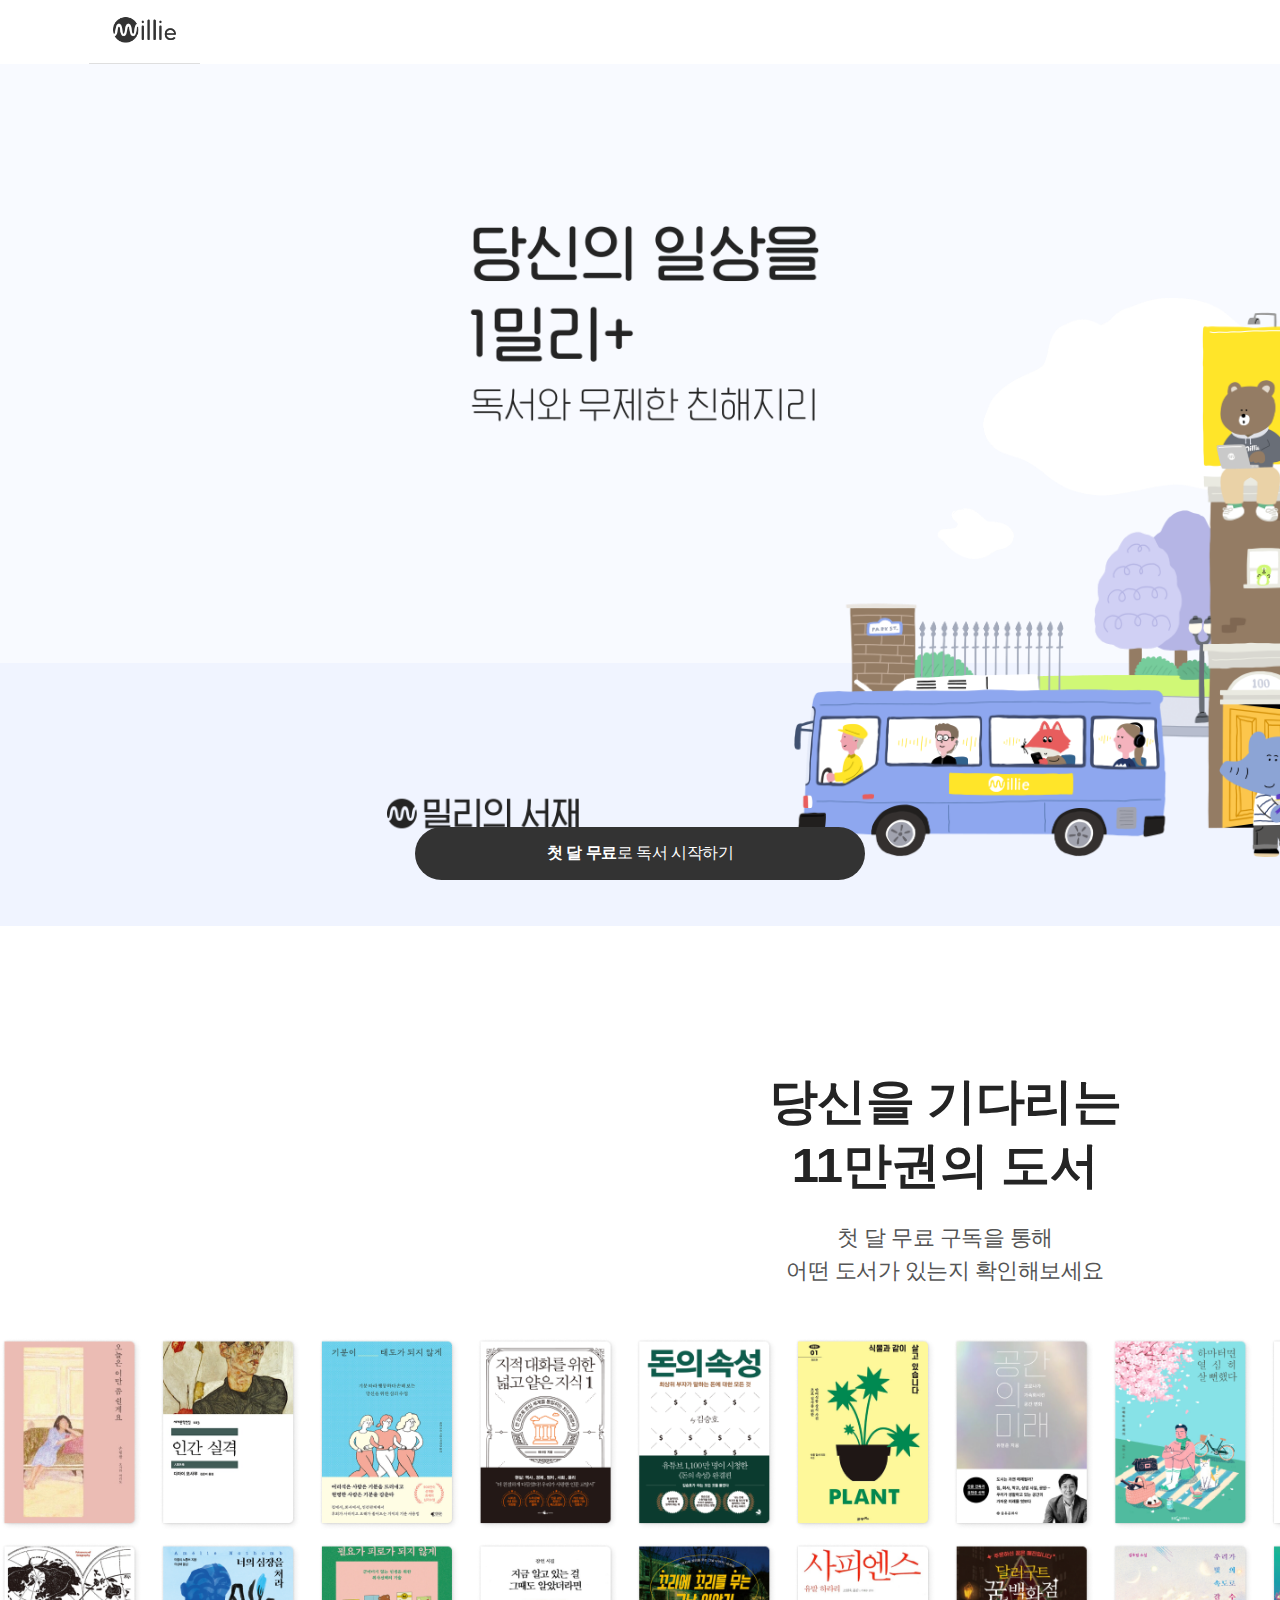
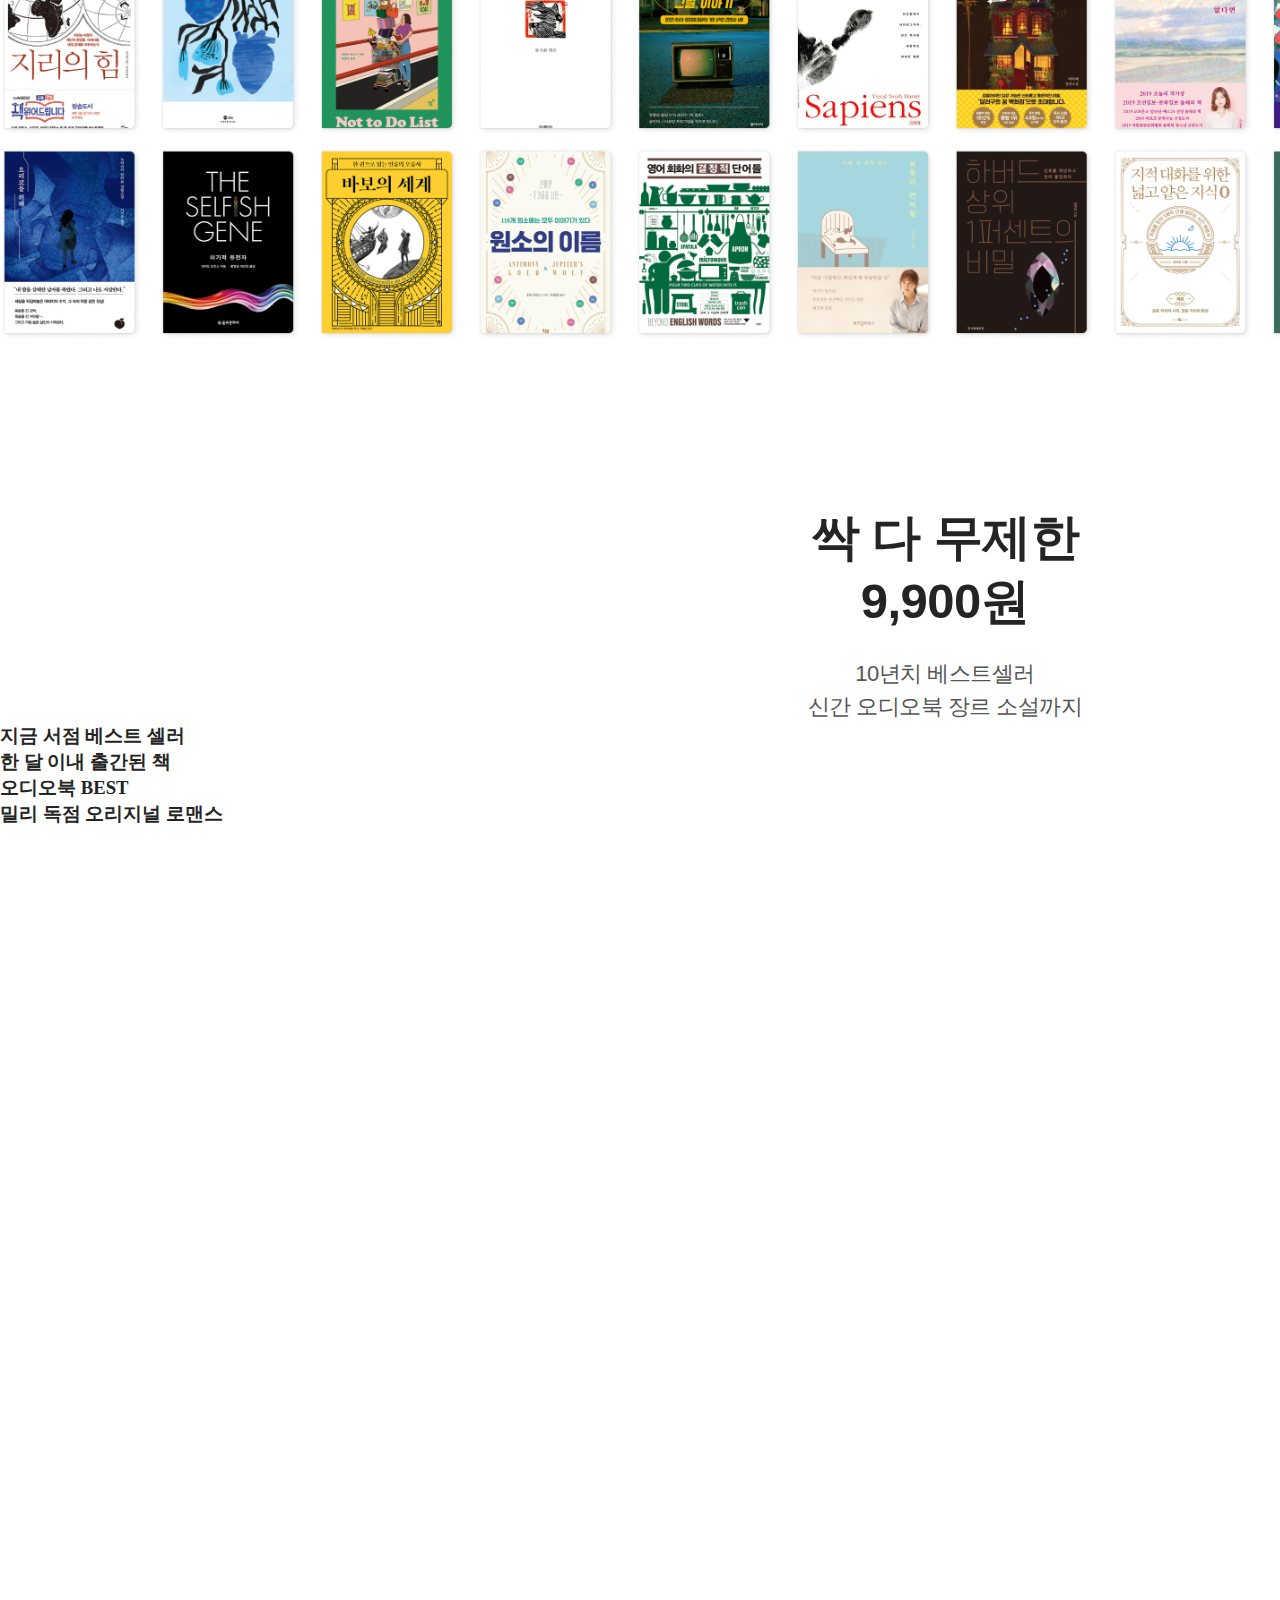
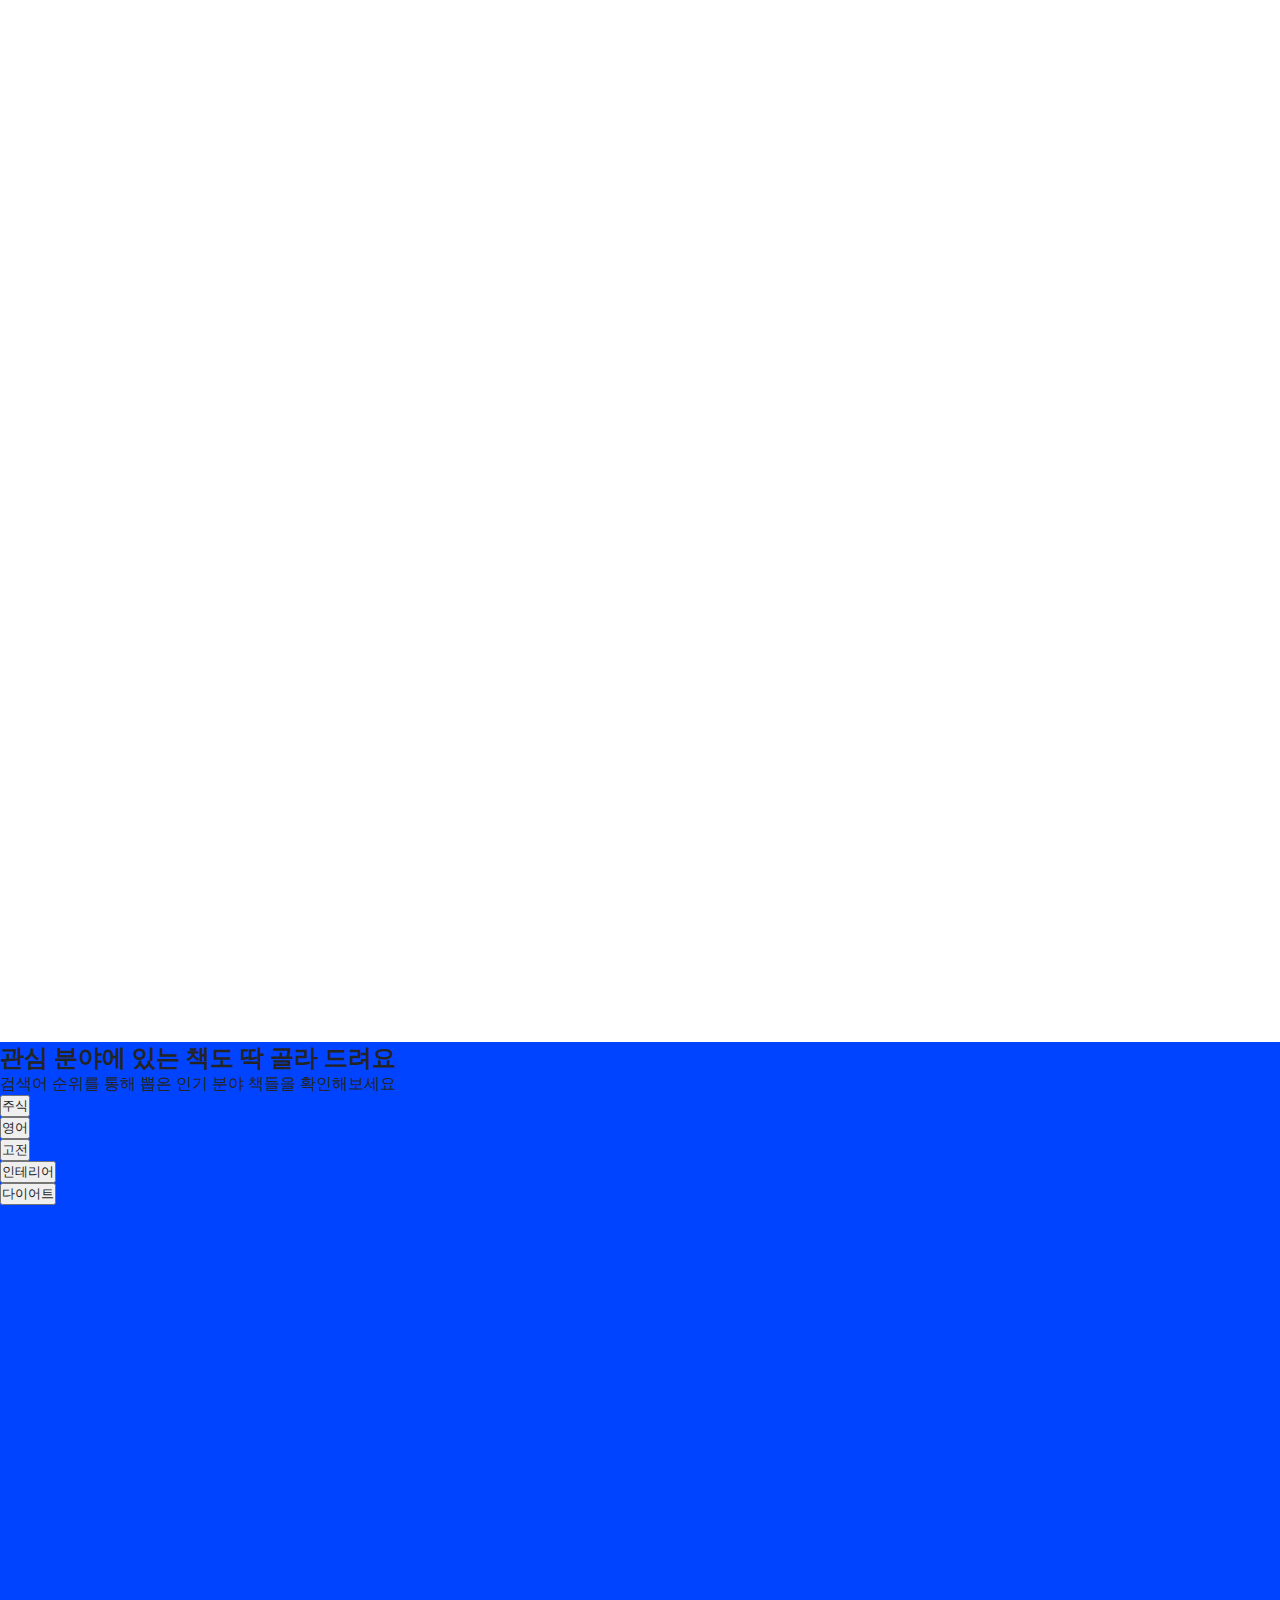
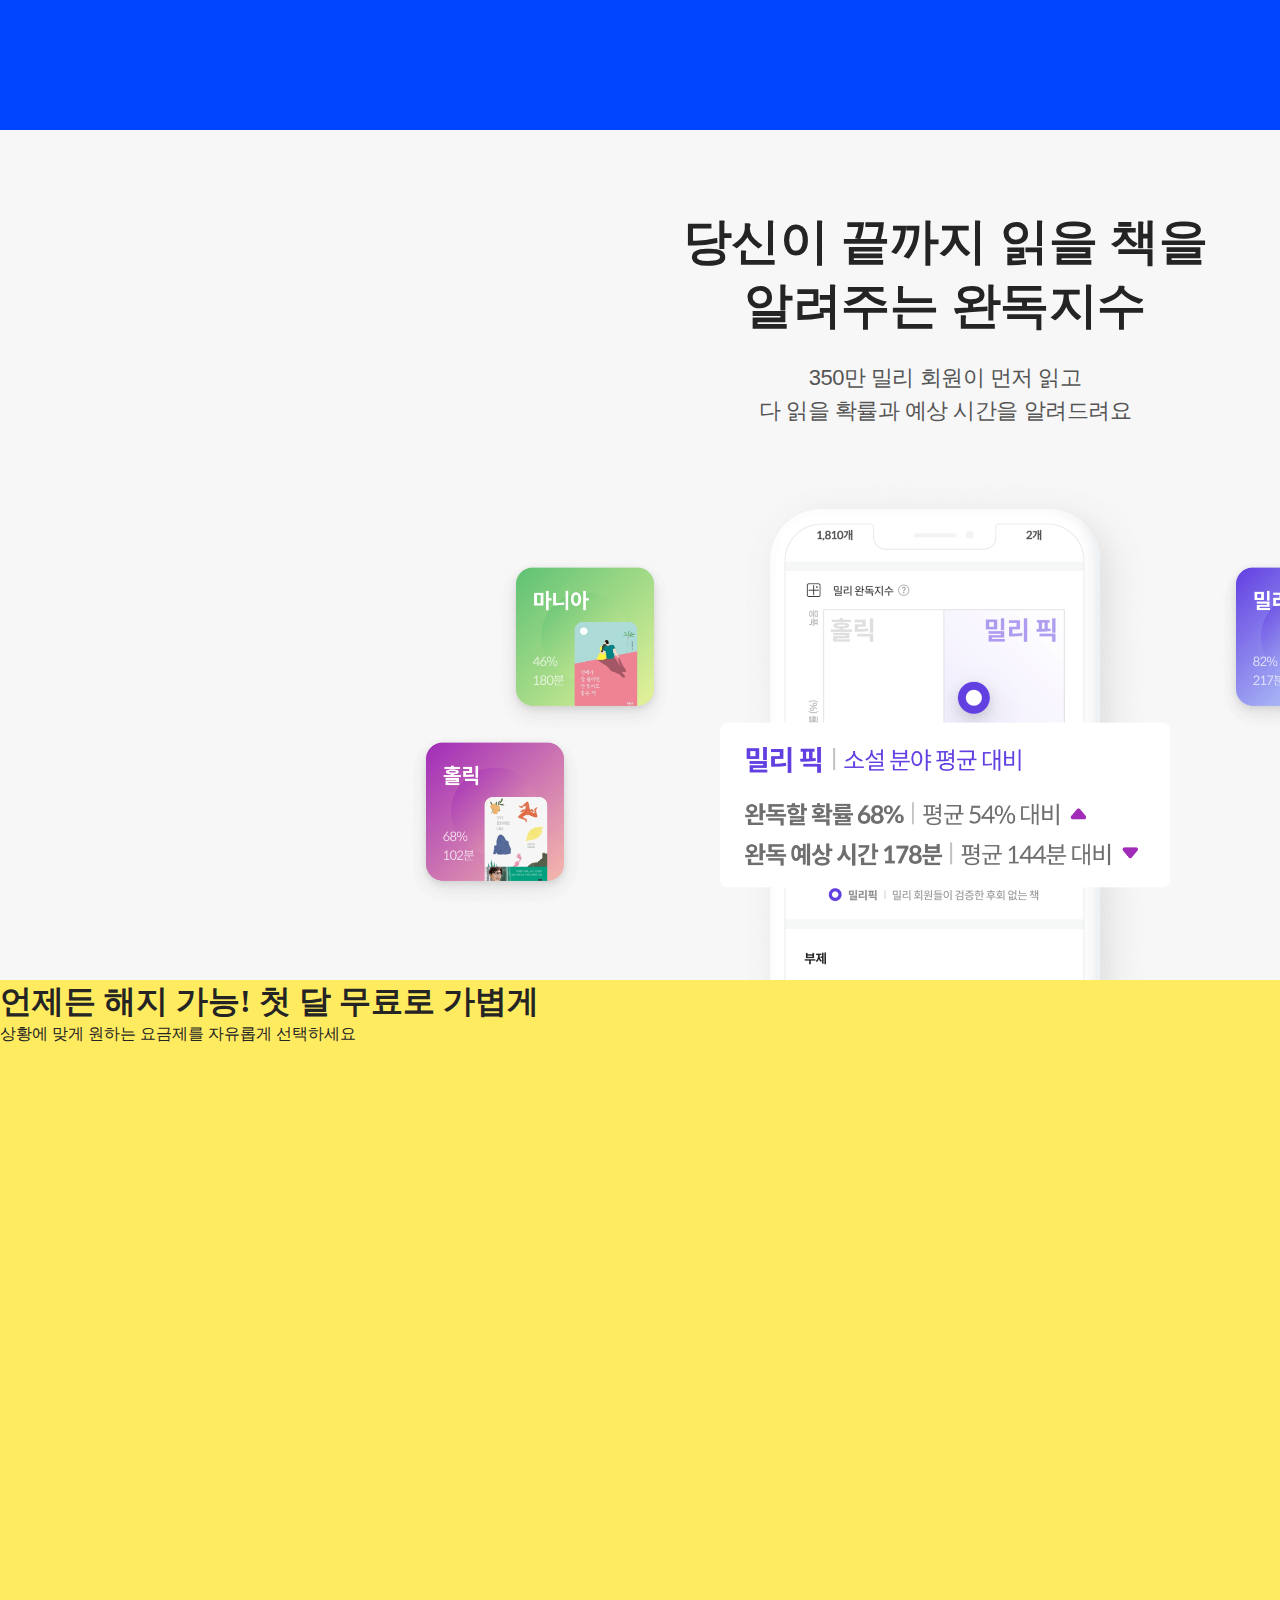
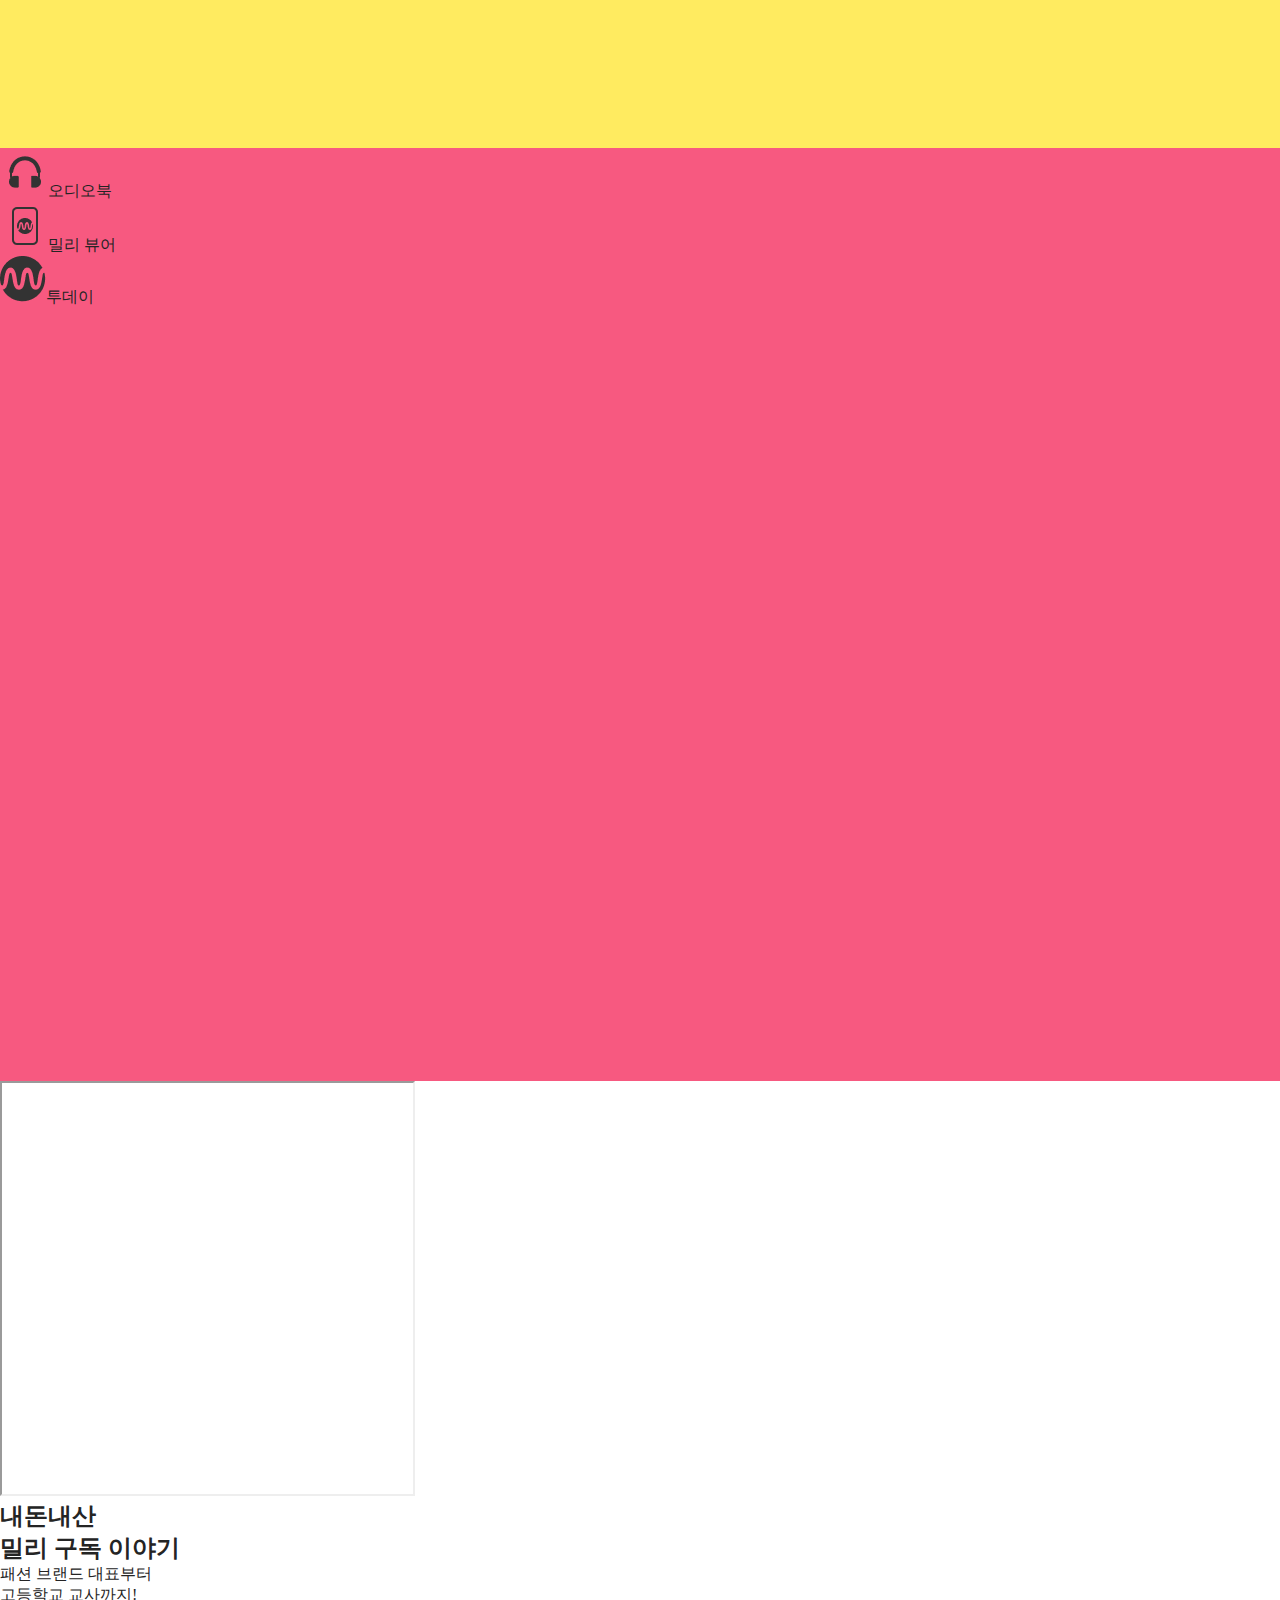
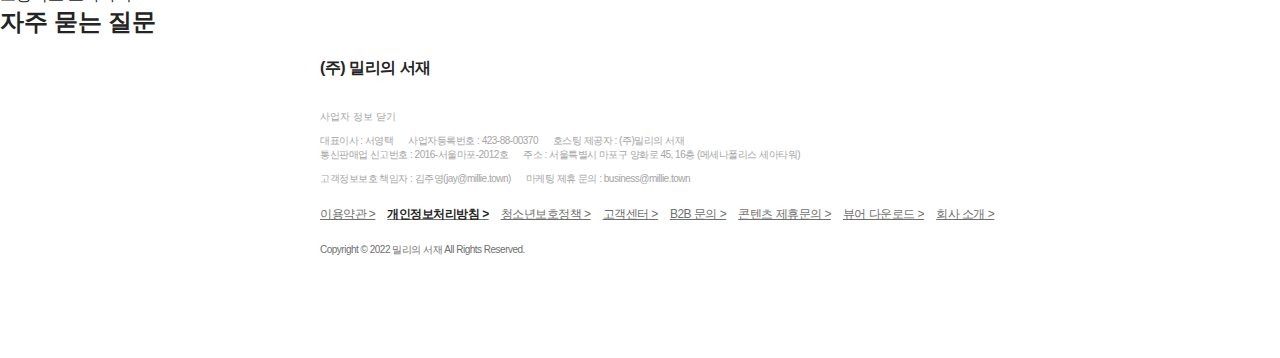
==== index.html @ c89cbf2d "07/20" ====
<!DOCTYPE html>
<html lang="en">

<link>
<meta charset="UTF-8">
<meta http-equiv="X-UA-Compatible" content="IE=edge">
<meta name="viewport" content="width=device-width, initial-scale=1.0">
<title>밀리서재</title>
<script src="https://ajax.aspnetcdn.com/ajax/jQuery/jquery-3.6.0.min.js"></script>
<link rel="stylesheet" type="text/css" href="css/aa.css">
</link>
<link rel="stylesheet" type="text/js" href="js/bb.js">
</link>
<style>
    * {
        margin: 0;
        padding: 0;
        box-sizing: border-box;
        color: #242424;
    }

    .item {
        width: 1890px;
        height: 7000px;
        /* background-color: rgb(51, 223, 142); */
    }

    .item1 {
        width: 1890px;
        height: 64px;
        /* background-color: rgb(248, 1, 1); */
        display: flex;
        place-content: flex-end;

    }

    .item1 li {
        display: inline;
    }

    .item-text {
        position: absolute;
        top: 5px;
        top: 10px;
    }

    .item-text:hover {
        position: absolute;
    }

    .item-text li {
        position: absolute;
    }

    .item1-1 {
        display: flex;
        height: 100%;
        width: 111px;
        border-bottom: 0.5px solid #dfdfdf;
        padding: 0 24px;
        margin: 0px 71% -1px 0px;
        align-items: center;
        justify-content: center;
        transition: background-color 0s;
        transition-delay: .3s;
    }

    .item1-2 {
        display: flex;
        height: 100%;
        border-bottom: 0.5px solid #dfdfdf;
        padding: 0 24px;
        margin: 0px 0 0 -12px;
        align-items: center;
        justify-content: space-between;
        background-color: hsla(0, 0%, 100%, 0);
        transition: background-color 0s;
        transition-delay: .3s;
    }

    .item1-2>a {
        text-align: center;
        color: #ffff;
    }

    .item1-2 li {
        text-align: center;
        color: #ffff;
    }

    .item1-ul2 {
        width: 111px;
        height: 100%;
        /* background-color: rgb(0, 68, 255); */
    }

    .item1-3 a {
        padding: 9px 14px;
        font-size: 16px;
        color: black;
        text-decoration: blink;
    }

    .item1-3 {
        display: -ms-flexbox;
        display: flex;
        -ms-flex-pack: center;
        justify-content: center;
        margin-right: 24px;
    }

    .item2 {
        width: 1892px;
        position: relative;
        display: block;
        max-width: 100%;
        margin: 0 auto;
        background-repeat: no-repeat;
        background-position: 100% 56%;
        background: linear-gradient(#f8faff 69.5%, #f0f4ff 0);
        padding: 64px 0 0;
        height: 862px;
    }

    .item2-1 {
        position: relative;
        display: flex;
        max-width: 1200px;
        padding: 64px 0 0;
        margin: 21px -170px 0 145px;
        height: 662px;
        background-size: contain;
        /* background-image: url(img/itemul.png); */
        animation: fadein 3s;
        -moz-animation: fadein 3s;
        -webkit-animation: fadein 3s;
        -o-animation: fadein 3s;
    }

    @keyframes fadein {
        from {
            opacity: 0;
        }

        to {
            opacity: 1;
        }
    }

    @-moz-keyframes fadein {

        /* Firefox */
        from {
            opacity: 0;
        }

        to {
            opacity: 1;
        }
    }

    .item1-2button {
        cursor: pointer;
        background: #333;
        border-radius: 100px;
        font-size: 11px;
        padding: 7px 9px 7px 10px;
        line-height: 13px;
        letter-spacing: 3.4px;
        color: #fff;
        text-align: center;
    }

    .item2 p {
        text-align: center;
        margin-top: 88px;
        padding: 0 48px;
    }

    .item_img {
        color: transparent;
        text-indent: -9999px;
        background: url(https://d3udu241ivsax2.cloudfront.net/v3/images/brand/slogan.4c47e76….png);
        background-repeat: no-repeat;
        height: 223px;
        margin: -61% 0 0px 27%;
        padding: 0 0 0 0;
        background-size: 346px;
    }

    #item2img {
        color: transparent;
        text-indent: -9999px;
        background: url(https://d3udu241ivsax2.cloudfront.net/v3/images/brand/millielibrary.e908db2….png);
        background-size: 178px;
        background-repeat: no-repeat;
        height: 47px;
        margin: -13%0 0 -37%;
    }

    .item2-img {
        margin: 9% -1px 0 42%;
    }

    /* .item3 {
            width: 100%;
            background-size: cover;
            background-position: 0 0;
            height: 1037px;
            background-color: rgb(255, 251, 0);
        } */

    .item3 h1 {
        font-size: 50px;
    }

    #item3 {
        width: 100%;
        height: 1100px;
        padding: 144px 0px 80px 0px;
    }

    #item3 h2 {
        font-size: 49px;
        text-align: center;
        font-family: "Noto Sans KR", sans-serif;
        margin-bottom: 24px;
        letter-spacing: -0.5px;
        line-height: 130%;
    }

    #item3 p {
        font-size: 22px;
        text-align: center;
        font-family: "Noto Sans KR", sans-serif;
        color: #555;
        letter-spacing: -0.5px;
        line-height: 150%;
    }

    .slide1 {
        height: 220px;
        background-image: url(img/item3-1.png);
        background-repeat: repeat-x;
        background-size: 3000px;
        -webkit-animation-name: slide_left;
        animation-name: slide_left;
        -webkit-animation-duration: 100s;
        animation-duration: 100s;
        -webkit-animation-iteration-count: infinite;
        animation-iteration-count: infinite;
        -webkit-animation-timing-function: linear;
        animation-timing-function: linear;
        margin-top: 50px;
    }

    .slide2 {
        height: 220px;
        background-image: url(img/item3-2.png);
        background-repeat: repeat-x;
        background-size: 3000px;
        -webkit-animation-name: slide_right;
        animation-name: slide_right;
        -webkit-animation-duration: 100s;
        animation-duration: 100s;
        -webkit-animation-iteration-count: infinite;
        animation-iteration-count: infinite;
        -webkit-animation-timing-function: linear;
        animation-timing-function: linear;
        margin-top: -15px;
    }

    .slide3 {
        height: 220px;
        background-image: url(img/item3-3.png);
        background-repeat: repeat-x;
        background-size: 3000px;
        -webkit-animation-name: slide_left;
        animation-name: slide_left;
        -webkit-animation-duration: 100s;
        animation-duration: 100s;
        -webkit-animation-iteration-count: infinite;
        animation-iteration-count: infinite;
        -webkit-animation-timing-function: linear;
        animation-timing-function: linear;
        margin-top: -15px;
    }

    @-webkit-keyframes slide_left {
        from {
            background-position: 0px;
        }

        to {
            background-position: -3000px;
        }
    }

    @keyframes slide_left {
        from {
            background-position: 0px;
        }

        to {
            background-position: -3000px;
        }
    }

    @-webkit-keyframes slide_right {
        from {
            background-position: -3000px;
        }

        to {
            background-position: 0px;
        }
    }

    @keyframes slide_right {
        from {
            background-position: -3000px;
        }

        to {
            background-position: 0px;
        }
    }

    .item3 p {
        font-size: 23px;
    }

    .item5 {
        width: 1890px;
        height: 688px;
        background-color: rgb(0, 68, 255);
    }

    .item6 {
        width: 1890px;
        height: 843px;
        background-color: rgb(7, 10, 145);
    }

    .item6-text {
        text-align: center;
        -webkit-animation: fadeIn-data-v-003e81a0 2s forwards;
        animation: fadeIn-data-v-003e81a0 2s forwards;
    }

    .item7 {
        width: 1890px;
        height: 768px;
        background-color: #ffeb60
    }

    .item8 {
        width: 1890px;
        height: 933px;
        background-color: rgb(247, 89, 128);
    }

    .itme8-1 {
        width: 1890px;
        height: 105px;
        ;
    }

    .item9 {
        width: 1890px;
        height: 655px;
        background-image: url(https://d3udu241ivsax2.cloudfront.net/v3/images/brand/review-bg.7113d143354a257d6ddad264072b913e.png);
        background-repeat: no-repeat;
        background-size: cover;
        background-position: 50%;
    }


    .item10 {
        width: 1890px;
        height: 567px;
        background-color: rgb(89, 110, 13);
    }

    .foorem {
        width: 1890px;
        height: 244px;
        background-color: rgb(125, 158, 230);
        display: flex;
    }

    .foorem-img {
        display: flex;
    }

    .foorem-text {
        font-size: 15px;
    }

    section {
        width: 100%;
        height: 2300px;
        padding-top: 80px;
    }

    section h2 {
        font-size: 49px;
        text-align: center;
        font-family: "Noto Sans KR", sans-serif;
        margin-bottom: 24px;
        letter-spacing: -0.5px;
        line-height: 130%;
    }

    section p {
        font-size: 22px;
        text-align: center;
        font-family: "Noto Sans KR", sans-serif;
        color: #555;
        letter-spacing: -0.5px;
        line-height: 150%;
    }

    section .list1,
    section .list2,
    section .list3,
    section .list4 {
        margin-top: 80px;
    }

    section .list1 h3,
    section .list2 h3,
    section .list3 h3,
    section .list4 h3 {
        width: 1130px;
        margin: 0 auto;
        font-family: "Noto Sans KR", sans-serif;
        font-size: 20px;
        margin-bottom: 16px;
    }

    section .list1 ul,
    section .list2 ul,
    section .list3 ul,
    section .list4 ul {
        width: 1150px;
        height: 350px;
        margin: 0 auto;
        display: flex;
        justify-content: space-around;
        align-items: baseline;
        padding-top: 16px;
    }

    section .list1 .box1,
    section .list1 .box2,
    section .list1 .box3,
    section .list1 .box4,
    section .list2 .box1,
    section .list2 .box2,
    section .list2 .box3,
    section .list2 .box4,
    section .list3 .box1,
    section .list3 .box2,
    section .list3 .box3,
    section .list3 .box4,
    section .list4 .box1,
    section .list4 .box2,
    section .list4 .box3,
    section .list4 .box4 {
        width: 145px;
        position: relative;
    }

    section .list1 .box1 h4,
    section .list1 .box2 h4,
    section .list1 .box3 h4,
    section .list1 .box4 h4,
    section .list2 .box1 h4,
    section .list2 .box2 h4,
    section .list2 .box3 h4,
    section .list2 .box4 h4,
    section .list3 .box1 h4,
    section .list3 .box2 h4,
    section .list3 .box3 h4,
    section .list3 .box4 h4,
    section .list4 .box1 h4,
    section .list4 .box2 h4,
    section .list4 .box3 h4,
    section .list4 .box4 h4 {
        font-family: "Noto Sans KR", sans-serif;
        overflow: hidden;
        text-overflow: ellipsis;
        display: -webkit-box;
        -webkit-box-orient: vertical;
        -webkit-line-clamp: 2;
    }

    section .list1 .box1 h5,
    section .list1 .box2 h5,
    section .list1 .box3 h5,
    section .list1 .box4 h5,
    section .list2 .box1 h5,
    section .list2 .box2 h5,
    section .list2 .box3 h5,
    section .list2 .box4 h5,
    section .list3 .box1 h5,
    section .list3 .box2 h5,
    section .list3 .box3 h5,
    section .list3 .box4 h5,
    section .list4 .box1 h5,
    section .list4 .box2 h5,
    section .list4 .box3 h5,
    section .list4 .box4 h5 {
        font-family: "Noto Sans KR", sans-serif;
        color: #6f6f6f;
        font-size: 14px;
        font-weight: 400;
        margin-bottom: 3px;
        overflow: hidden;
        text-overflow: ellipsis;
        display: -webkit-box;
        -webkit-box-orient: vertical;
        -webkit-line-clamp: 2;
    }

    section .list1 .box1>img,
    section .list1 .box2>img,
    section .list1 .box3>img,
    section .list1 .box4>img,
    section .list2 .box1>img,
    section .list2 .box2>img,
    section .list2 .box3>img,
    section .list2 .box4>img,
    section .list3 .box1>img,
    section .list3 .box2>img,
    section .list3 .box3>img,
    section .list3 .box4>img,
    section .list4 .box1>img,
    section .list4 .box2>img,
    section .list4 .box3>img,
    section .list4 .box4>img {
        width: 100%;
        padding-bottom: 10px;
    }

    section .list1 .box1 .badge img,
    section .list1 .box2 .badge img,
    section .list1 .box3 .badge img,
    section .list1 .box4 .badge img,
    section .list2 .box1 .badge img,
    section .list2 .box2 .badge img,
    section .list2 .box3 .badge img,
    section .list2 .box4 .badge img,
    section .list3 .box1 .badge img,
    section .list3 .box2 .badge img,
    section .list3 .box3 .badge img,
    section .list3 .box4 .badge img,
    section .list4 .box1 .badge img,
    section .list4 .box2 .badge img,
    section .list4 .box3 .badge img,
    section .list4 .box4 .badge img {
        width: 40px;
        height: 34px;
        position: absolute;
        top: 0;
        right: -7px;
    }

    section .list1 .box1 .badge img:nth-of-type(2),
    section .list1 .box2 .badge img:nth-of-type(2),
    section .list1 .box3 .badge img:nth-of-type(2),
    section .list1 .box4 .badge img:nth-of-type(2),
    section .list2 .box1 .badge img:nth-of-type(2),
    section .list2 .box2 .badge img:nth-of-type(2),
    section .list2 .box3 .badge img:nth-of-type(2),
    section .list2 .box4 .badge img:nth-of-type(2),
    section .list3 .box1 .badge img:nth-of-type(2),
    section .list3 .box2 .badge img:nth-of-type(2),
    section .list3 .box3 .badge img:nth-of-type(2),
    section .list3 .box4 .badge img:nth-of-type(2),
    section .list4 .box1 .badge img:nth-of-type(2),
    section .list4 .box2 .badge img:nth-of-type(2),
    section .list4 .box3 .badge img:nth-of-type(2),
    section .list4 .box4 .badge img:nth-of-type(2) {
        width: 40px;
        height: 34px;
        position: absolute;
        top: 25px;
        right: -7px;
    }

    #item6 .item6-1 {
        width: 900px;
        height: 500px;
        background-image: url(img/item6-6.png);
        background-repeat: no-repeat;
        background-position: center;
        margin: 0 auto;
        position: relative;
        top: 52.5px;
    }
</style>

</head>

<body>
    <div class="item">
        <div class="item1">

            <div class="item1-1">
                <ul class="item1-ul">
                    <img src="img/item1.png" style="width: 100%; height: 60%" alt="">
                </ul>
            </div>

            <div class="item1-2">
                <ul class="item1-3">
                    <li class="item1-ul2"><a href="#">기업문의</a></li>
                    <li class="item1-ul2"><a href="#">계정관리</a></li>
                </ul>

                <button class="item1-2button">로그인</button>

            </div>
        </div>

        <div class="item2">
            <img src="img/itemul.png" class="item2-img" height="70%" alt="">
            <div class="item2-1">

                <img src="img/h1.png" class="item_img" height="200" alt="">
                <img src="img/h2.png" id="item2img" height="50">
            </div>
        </div>

        <div id="item3">

            <h2>당신을 기다리는 <br> 11만권의 도서</h2>
            <p>첫 달 무료 구독을 통해 <br> 어떤 도서가 있는지 확인해보세요</p>

            <div class="slide1"></div>
            <div class="slide2"></div>
            <div class="slide3"></div>

        </div>

        <div class="item4">
            <section>
                <h2>싹 다 무제한 <br> 9,900원</h2>
                <p>10년치 베스트셀러 <br> 신간 오디오북 장르 소설까지</p>
                <div class="item4-1">
                    <h3>지금 서점 베스트 셀러</h3>
                    <ul>
                        <li class="box1"></li>
                        <li class="box1"></li>
                        <li class="box1"></li>
                        <li class="box1"></li>
                        <li class="box1"></li>
                        <li class="box1"></li>
                        <li class="box1"></li>
                    </ul>
                </div>

                <div class="item4-2">
                    <h3>한 달 이내 출간된 책</h3>
                    <ul>
                        <li class="box2"></li>
                        <li class="box2"></li>
                        <li class="box2"></li>
                        <li class="box2"></li>
                        <li class="box2"></li>
                        <li class="box2"></li>
                        <li class="box2"></li>
                    </ul>
                </div>

                <div class="item4-3">
                    <h3>오디오북 BEST</h3>
                    <ul>
                </div>

                <div class="item4-4">
                    <h3>밀리 독점 오리지널 로맨스</h3>
                    <ul>
                        <li class="box4"></li>
                        <li class="box4"></li>
                        <li class="box4"></li>
                        <li class="box4"></li>
                        <li class="box4"></li>
                        <li class="box4"></li>
                        <li class="box4"></li>
                    </ul>
                </div>
            </section>
        </div>

        <div class="item5">
            <h2>관심 분야에 있는 책도 딱 골라 드려요</h2>
            <p>검색어 순위를 통해 뽑은 인기 분야 책들을 확인해보세요</p>
            <ul>
                <li><button class="item5-1">주식</button></li>
                <li><button class="item5-2">영어</button></li>
                <li><button class="item5-3">고전</button></li>
                <li><button class="item5-4">인테리어</button></li>
                <li><button class="item5-5">다이어트</button></li>
            </ul>
        </div>

        <div id="item6">
            <h2>당신이 끝까지 읽을 책을 <br> 알려주는 완독지수</h2>
            <p>350만 밀리 회원이 먼저 읽고 <br> 다 읽을 확률과 예상 시간을 알려드려요</p>

            <div class="item6-1">
                <div class="item6-2">
                    <img src="img/item6-1.png" alt="">
                    <img src="img/item6-2.png" alt="">
                    <img src="img/item6-3.png" alt="">
                    <img src="img/item6-4.png" alt="">
                </div>
                <div class="item6-3">
                    <img src="img/item6-5.png" alt="">
                </div>
            </div>
        </div>


        <div class="item7">
            <h1>언제든 해지 가능! 첫 달 무료로 가볍게</h1>
            <p>상황에 맞게 원하는 요금제를 자유롭게 선택하세요</p>
        </div>

        <div class="item8">
            <ul>
                <li><img src="img/item8-1.png">오디오북</li>
                <li><img src="img/item8-2.png">밀리 뷰어</li>
                <li><img src="img/item8-3.png">투데이</li>
            </ul>
        </div>

        <div id="item9">
            <div class="item9-1">
                <iframe width="415" height="415" src="https://www.youtube.com/embed/c-XG8k_w1LM" title="Millie Review"
                    allow="accelerometer; autoplay; clipboard-write; encrypted-media; gyroscope; picture-in-picture"
                    allowfullscreen></iframe>

                <div class="text_box">
                    <h2>내돈내산 <br> 밀리 구독 이야기</h2>
                    <p>패션 브랜드 대표부터 <br> 고등학교 교사까지!</p>
                </div>
            </div>
        </div>




        <div id="item10">
            <h2>자주 묻는 질문</h2>
        </div>





        <footer>
            <div class="footer_head">
                <span>(주) 밀리의 서재</span>
                <div class="sns">
                    <img src="img/foorem1.png" alt="youtube">
                    <img src="img/foorem2.png" alt="instagram">
                    <img src="img/foorem3.png" alt="facebook">
                    <img src="img/foorem4.png" alt="kakaotalk">
                    <img src="img/foorem5.png" alt="naver">
                </div>
            </div>
            <div class="footer_info">
                <button type="button">사업자 정보 닫기</button>
                <ul>
                    <li>대표이사 : 서영택</li>
                    <li>사업자등록번호 : 423-88-00370</li>
                    <li>호스팅 제공자 : (주)밀리의 서재</li>
                </ul>
                <ul style="margin-bottom: 10px;">
                    <li>통신판매업 신고번호 : 2016-서울마포-2012호</li>
                    <li>주소 : 서울특별시 마포구 양화로 45, 16층 (메세나폴리스 세아타워)</li>
                </ul>
                <ul style="margin-bottom: 20px;">
                    <li>고객정보보호 책임자 : 김주영(jay@millie.town)</li>
                    <li>마케팅 제휴 문의 : business@millie.town</li>
                </ul>
            </div>
            <div class="footer_service">
                <ul>
                    <li><a href="#">이용약관 ></a></li>
                    <li><a href="#"><b>개인정보처리방침 ></b></a></li>
                    <li><a href="#">청소년보호정책 ></a></li>
                    <li><a href="#">고객센터 ></a></li>
                    <li><a href="#">B2B 문의 ></a></li>
                    <li><a href="#">콘텐츠 제휴문의 ></a></li>
                    <li><a href="#">뷰어 다운로드 ></a></li>
                    <li><a href="#">회사 소개 ></a></li>
                </ul>
                <p>Copyright © 2022 밀리의 서재 All Rights Reserved.</p>
            </div>
        </footer>

        <div id="free_btn">
            <button type="button"><b>첫 달 무료</b>로 독서 시작하기</button>
        </div>
</body>

</html>
---- css/aa.css ----
* {
        margin: 0;
        padding: 0;
        box-sizing: border-box;
        color: #242424;
    }
    
    ul,
    ol,
    li {
        list-style: none;
    }

    .item {
        width: 1890px;
        height: 7000px;
        /* background-color: rgb(51, 223, 142); */
    }

    .item1 {
        width: 1890px;
        height: 64px;
        /* background-color: rgb(248, 1, 1); */
        display: flex;
        place-content: flex-end;

    }

    .item1 li {
        display: inline;
    }

    .item-text {
        position: absolute;
        top: 5px;
        top: 10px;
    }

    .item-text:hover {
        position: absolute;
    }

    .item-text li {
        position: absolute;
    }

    .item1-1 {
        display: flex;
        height: 100%;
        width: 111px;
        border-bottom: 0.5px solid #dfdfdf;
        padding: 0 24px;
        margin: 0px 71% -1px 0px;
        align-items: center;
        justify-content: center;
        transition: background-color 0s;
        transition-delay: .3s;
    }

    .item1-2 {
        display: flex;
        height: 100%;
        border-bottom: 0.5px solid #dfdfdf;
        padding: 0 24px;
        margin: 0px 0 0 -12px;
        align-items: center;
        justify-content: space-between;
        background-color: hsla(0, 0%, 100%, 0);
        transition: background-color 0s;
        transition-delay: .3s;
    }

    .item1-2>a {
        text-align: center;
        color: #ffff;
    }

    .item1-2 li {
        text-align: center;
        color: #ffff;
    }

    .item1-ul2 {
        width: 111px;
        height: 100%;
        /* background-color: rgb(0, 68, 255); */
    }

    .item1-3 a {
        padding: 9px 14px;
        font-size: 16px;
        color: black;
        text-decoration: blink;
    }

    .item1-3 {
        display: -ms-flexbox;
        display: flex;
        -ms-flex-pack: center;
        justify-content: center;
        margin-right: 24px;
    }

    .item2 {
        width: 1892px;
        position: relative;
        display: block;
        max-width: 100%;
        margin: 0 auto;
        background-repeat: no-repeat;
        background-position: 100% 56%;
        background: linear-gradient(#f8faff 69.5%, #f0f4ff 0);
        padding: 64px 0 0;
        height: 862px;
    }

    .item2-1 {
        position: relative;
        display: flex;
        max-width: 1200px;
        padding: 64px 0 0;
        margin: 21px -170px 0 145px;
        height: 662px;
        background-size: contain;
        /* background-image: url(img/itemul.png); */
        animation: fadein 3s;
        -moz-animation: fadein 3s;
        -webkit-animation: fadein 3s;
        -o-animation: fadein 3s;
    }

    @keyframes fadein {
        from {
            opacity: 0;
        }

        to {
            opacity: 1;
        }
    }

    @-moz-keyframes fadein {

        /* Firefox */
        from {
            opacity: 0;
        }

        to {
            opacity: 1;
        }
    }

    .item1-2button {
        cursor: pointer;
        background: #333;
        border-radius: 100px;
        font-size: 11px;
        padding: 7px 9px 7px 10px;
        line-height: 13px;
        letter-spacing: 3.4px;
        color: #fff;
        text-align: center;
    }

    .item2 p {
        text-align: center;
        margin-top: 88px;
        padding: 0 48px;
    }

    .item_img {
        color: transparent;
        text-indent: -9999px;
        background: url(https://d3udu241ivsax2.cloudfront.net/v3/images/brand/slogan.4c47e76….png);
        background-repeat: no-repeat;
        height: 223px;
        margin: -61% 0 0px 27%;
        padding: 0 0 0 0;
        background-size: 346px;
    }

    #item2img {
        color: transparent;
        text-indent: -9999px;
        background: url(https://d3udu241ivsax2.cloudfront.net/v3/images/brand/millielibrary.e908db2….png);
        background-size: 178px;
        background-repeat: no-repeat;
        height: 47px;
        margin: -13%0 0 -37%;
    }

    .item2-img {
        margin: 9% -1px 0 42%;
    }

    /* .item3 {
            width: 100%;
            background-size: cover;
            background-position: 0 0;
            height: 1037px;
            background-color: rgb(255, 251, 0);
        } */

    .item3 h1 {
        font-size: 50px;
    }

    #item3 {
        width: 100%;
        height: 1100px;
        padding: 144px 0px 80px 0px;
    }

    #item3 h2 {
        font-size: 49px;
        text-align: center;
        font-family: "Noto Sans KR", sans-serif;
        margin-bottom: 24px;
        letter-spacing: -0.5px;
        line-height: 130%;
    }

    #item3 p {
        font-size: 22px;
        text-align: center;
        font-family: "Noto Sans KR", sans-serif;
        color: #555;
        letter-spacing: -0.5px;
        line-height: 150%;
    }

    .slide1 {
        height: 220px;
        background-image: url(img/item3-1.png);
        background-repeat: repeat-x;
        background-size: 3000px;
        -webkit-animation-name: slide_left;
        animation-name: slide_left;
        -webkit-animation-duration: 100s;
        animation-duration: 100s;
        -webkit-animation-iteration-count: infinite;
        animation-iteration-count: infinite;
        -webkit-animation-timing-function: linear;
        animation-timing-function: linear;
        margin-top: 50px;
    }

    .slide2 {
        height: 220px;
        background-image: url(img/item3-2.png);
        background-repeat: repeat-x;
        background-size: 3000px;
        -webkit-animation-name: slide_right;
        animation-name: slide_right;
        -webkit-animation-duration: 100s;
        animation-duration: 100s;
        -webkit-animation-iteration-count: infinite;
        animation-iteration-count: infinite;
        -webkit-animation-timing-function: linear;
        animation-timing-function: linear;
        margin-top: -15px;
    }

    .slide3 {
        height: 220px;
        background-image: url(img/item3-3.png);
        background-repeat: repeat-x;
        background-size: 3000px;
        -webkit-animation-name: slide_left;
        animation-name: slide_left;
        -webkit-animation-duration: 100s;
        animation-duration: 100s;
        -webkit-animation-iteration-count: infinite;
        animation-iteration-count: infinite;
        -webkit-animation-timing-function: linear;
        animation-timing-function: linear;
        margin-top: -15px;
    }

    @-webkit-keyframes slide_left {
        from {
            background-position: 0px;
        }

        to {
            background-position: -3000px;
        }
    }

    @keyframes slide_left {
        from {
            background-position: 0px;
        }

        to {
            background-position: -3000px;
        }
    }

    @-webkit-keyframes slide_right {
        from {
            background-position: -3000px;
        }

        to {
            background-position: 0px;
        }
    }

    @keyframes slide_right {
        from {
            background-position: -3000px;
        }

        to {
            background-position: 0px;
        }
    }

    .item3 p {
        font-size: 23px;
    }

    .item4 {
        width: 1890px;
        height: 2216px;
    }

    .item5 {
        width: 1890px;
        height: 688px;
        background-color: rgb(0, 68, 255);
    }

    /* .item6 {
        width: 1890px;
        height: 843px;
        background-color: rgb(7, 10, 145);
    } */

    /* .item6-text {
        text-align: center;
        -webkit-animation: fadeIn-data-v-003e81a0 2s forwards;
        animation: fadeIn-data-v-003e81a0 2s forwards;
    } */

    .item7 {
        width: 1890px;
        height: 768px;
        background-color: #ffeb60
    }

    .item8 {
        width: 1890px;
        height: 933px;
        background-color: rgb(247, 89, 128);
    }
        #item6 {
            width: 100%;
            height: 850px;
            background-color: #f7f7f7;
            padding-top: 80px;
        }
    
        #item6 h2 {
            font-size: 49px;
            text-align: center;
            font-family: "Noto Sans KR", sans-serif;
            margin-bottom: 24px;
            letter-spacing: -0.5px;
            line-height: 130%;
        }
    
        #item6 p {
            font-size: 22px;
            text-align: center;
            font-family: "Noto Sans KR", sans-serif;
            color: #555;
            letter-spacing: -0.5px;
            line-height: 150%;
        }
    
        #item6 .item6-1 {
            width: 900px;
            height: 500px;
            background-image: url(img/item3-2.png);
            background-repeat: no-repeat;
            background-position: center;
            margin: 0 auto;
            position: relative;
            top: 52.5px;
        }
    
        #item6 .item6-1 .item6-2 img:nth-of-type(1) {
            width: 20%;
            position: absolute;
            top: 50%;
            left: -10%;
        }
    
        #item6 .item6-1 .item6-2 img:nth-of-type(2) {
            width: 20%;
            position: absolute;
            top: 15%;
            left: 0%;
        }
    
        #item6 .item6-1 .item6-2 img:nth-of-type(3) {
            width: 20%;
            position: absolute;
            top: 15%;
            right: 0%;
        }
    
        #item6 .item6-1 .item6-2 img:nth-of-type(4) {
            width: 20%;
            position: absolute;
            top: 50%;
            right: -10%;
        }
    
        #item6 .item6-1 .item6-3 img {
            position: absolute;
            top: 65%;
            left: 50%;
            transform: translate(-50%, -50%);
            width: 50%;
        }

    .itme8-1 {
        width: 1890px;
        height: 105px;
        ;
    }

    .item9 {
        width: 1890px;
        height: 655px;
        background-image: url();
        background-repeat: no-repeat;
        background-size: cover;
        background-position: 50%;
    }


    .item10 {
        width: 1890px;
        height: 567px;
        background-color: rgb(89, 110, 13);
    }

    footer {
        width: 100%;
        height: 300px;
    }

    footer .footer_head {
        width: 1250px;
        margin: 0 auto;
        margin-top: 20px;
        margin-bottom: 20px;
        display: flex;
        justify-content: space-between;
    }

    footer .footer_head span {
        font-family: "Noto Sans KR", sans-serif;
        font-weight: 600;
        letter-spacing: -0.5px;
    }

    footer .footer_head img {
        width: 24px;
    }

    footer .footer_info {
        width: 1250px;
        margin: 0 auto;
    }

    footer .footer_info button {
        font-family: "Noto Sans KR", sans-serif;
        font-size: 10px;
        color: #a5a5a5;
        background-color: #fff;
        border: none;
        padding-bottom: 10px;
    }

    footer .footer_info ul {
        display: flex;
        font-family: "Noto Sans KR", sans-serif;
        font-size: 10px;
    }

    footer .footer_info ul li {
        color: #a5a5a5;
        margin-right: 15px;
        letter-spacing: -0.5px;
    }

    footer .footer_service {
        width: 1250px;
        margin: 0 auto;
    }

    footer .footer_service ul {
        display: flex;
        font-family: "Noto Sans KR", sans-serif;
        font-size: 12px;
        margin-bottom: 20px;
    }

    footer .footer_service ul li {
        margin-right: 12px;
    }

    footer .footer_service ul li a {
        color: #6f6f6f;
        letter-spacing: -0.5px;
    }

    footer .footer_service p {
        font-family: "Noto Sans KR", sans-serif;
        font-size: 10px;
        color: #6f6f6f;
        letter-spacing: -0.5px;
    }

    #free_btn button {
        width: 450px;
        background-color: #333;
        color: #fff;
        padding: 16px 0px;
        border: none;
        border-radius: 60px;
        margin: 0 auto;
        position: fixed;
        bottom: 20px;
        left: 50%;
        transform: translate(-50%);
        font-family: "Noto Sans KR", sans-serif;
        font-size: 16px;
        letter-spacing: -0.5px;
        cursor: pointer;
    }

    #free_btn button b {
        color: #fff;
    }
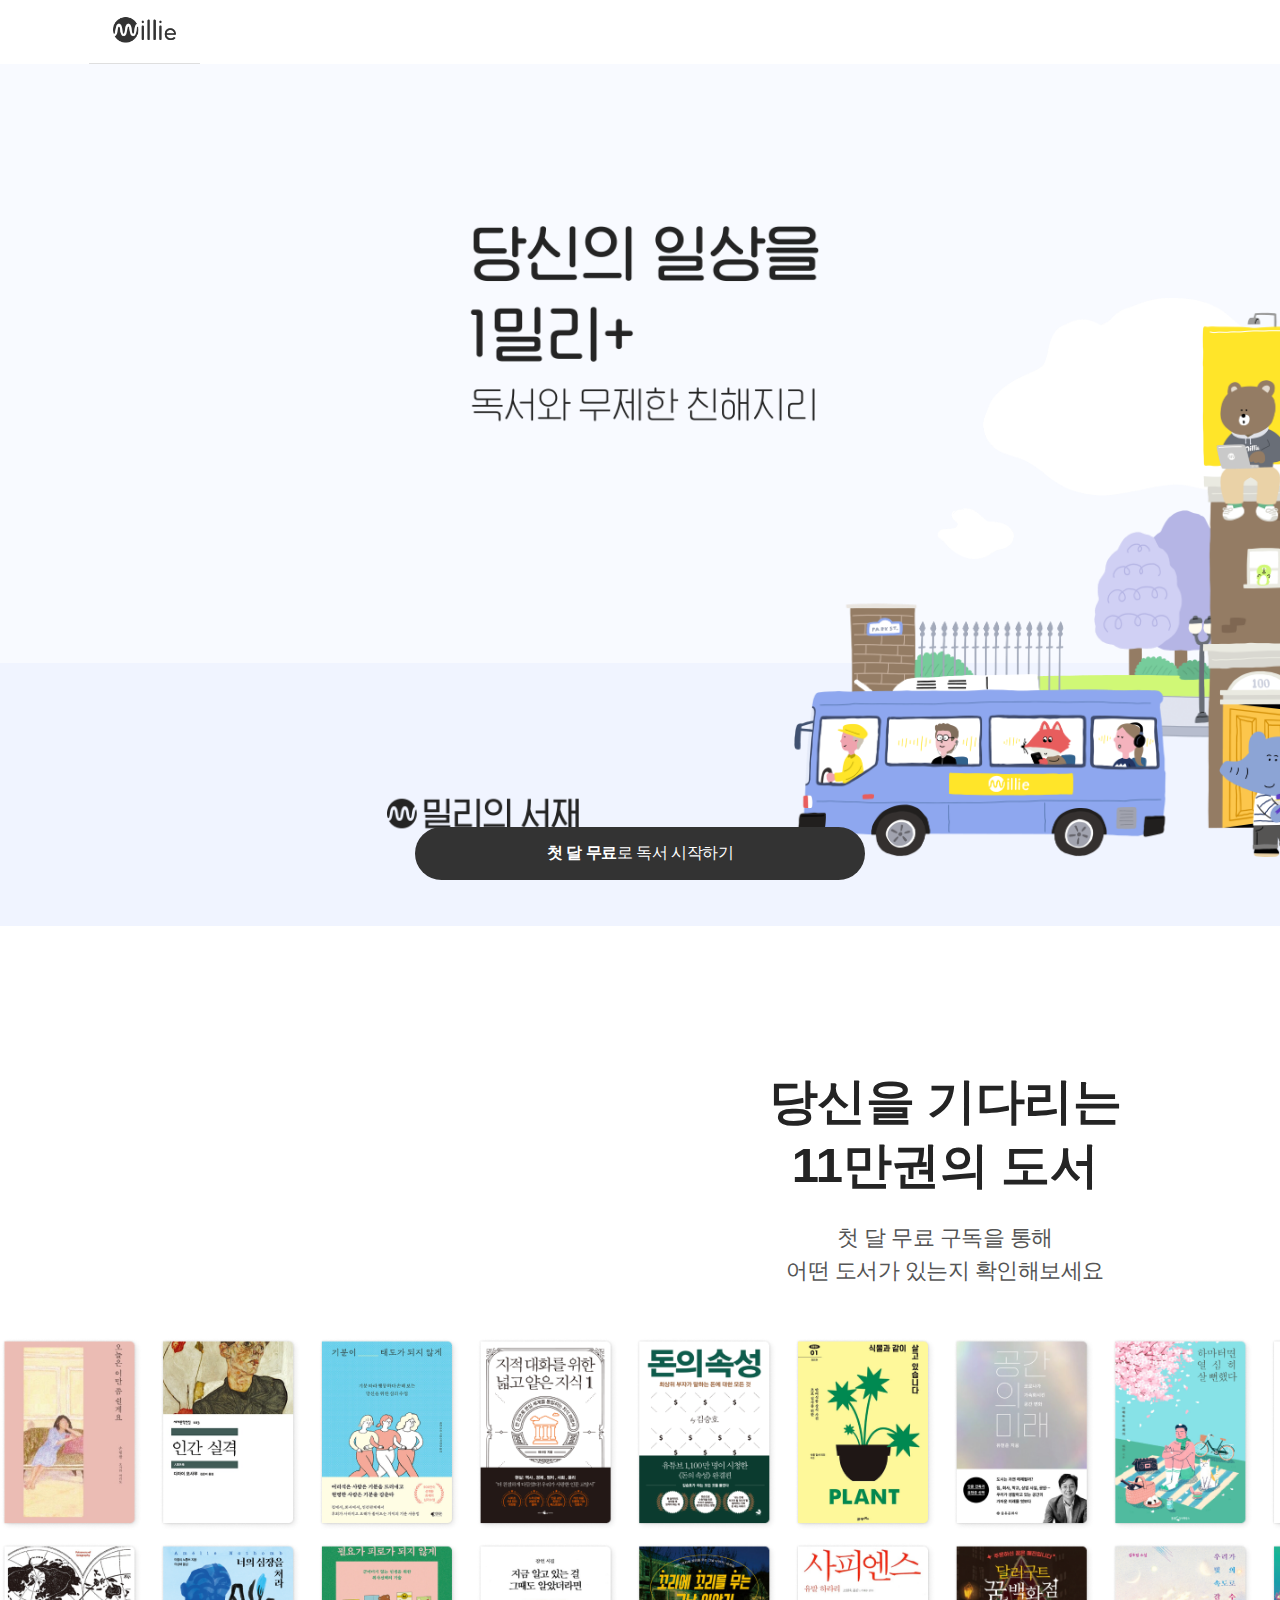
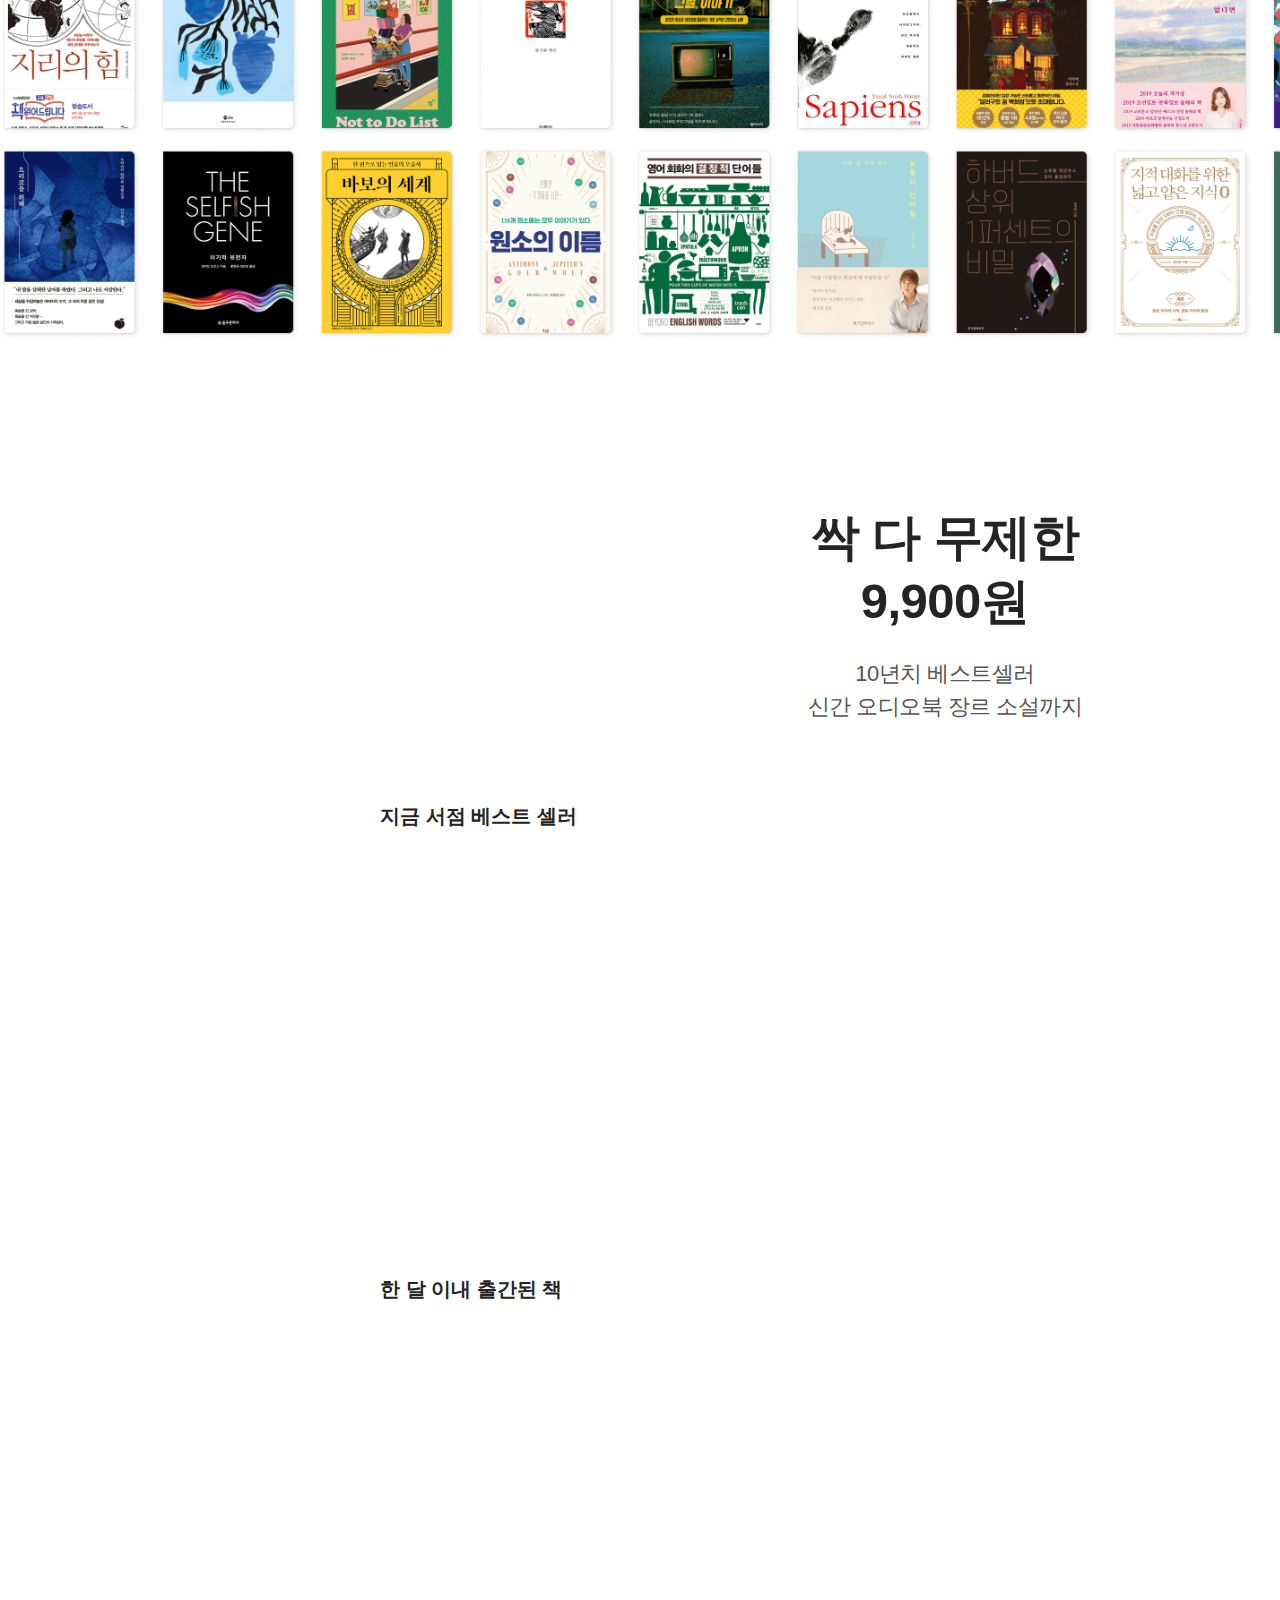
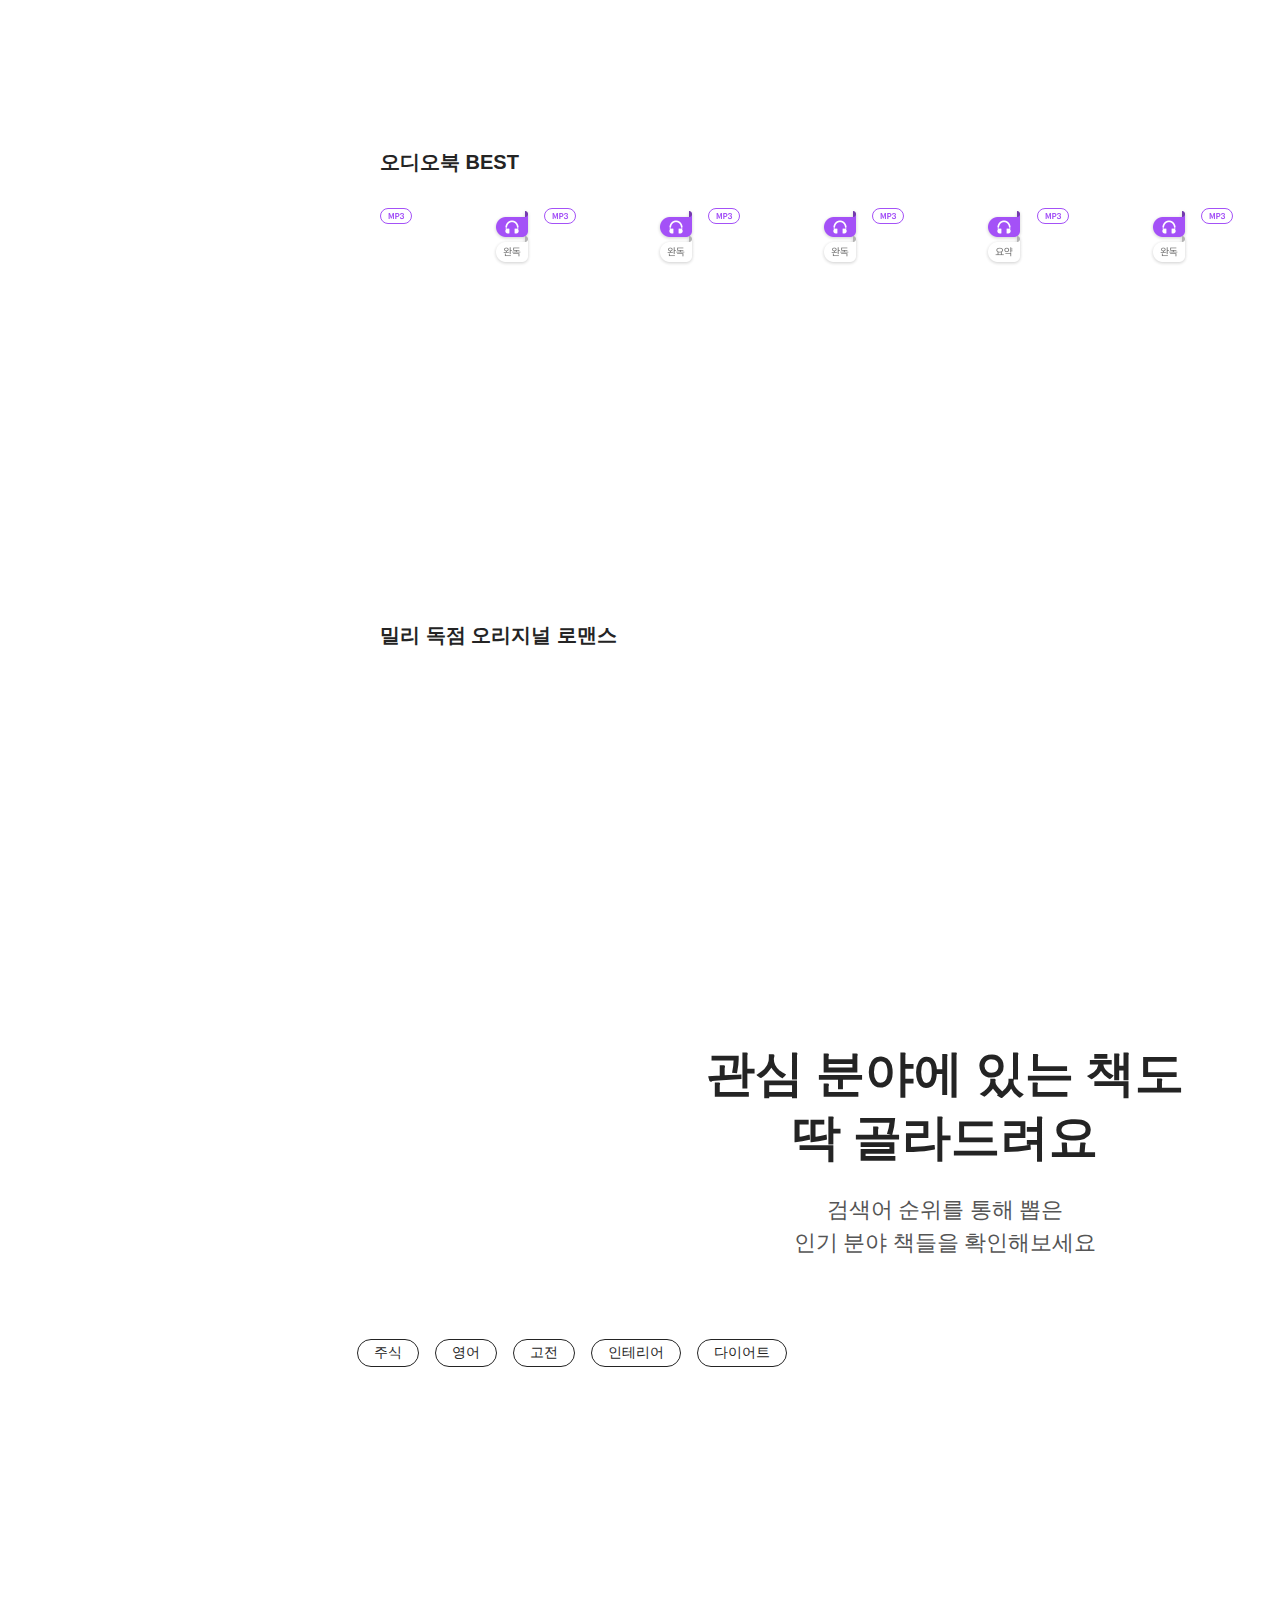
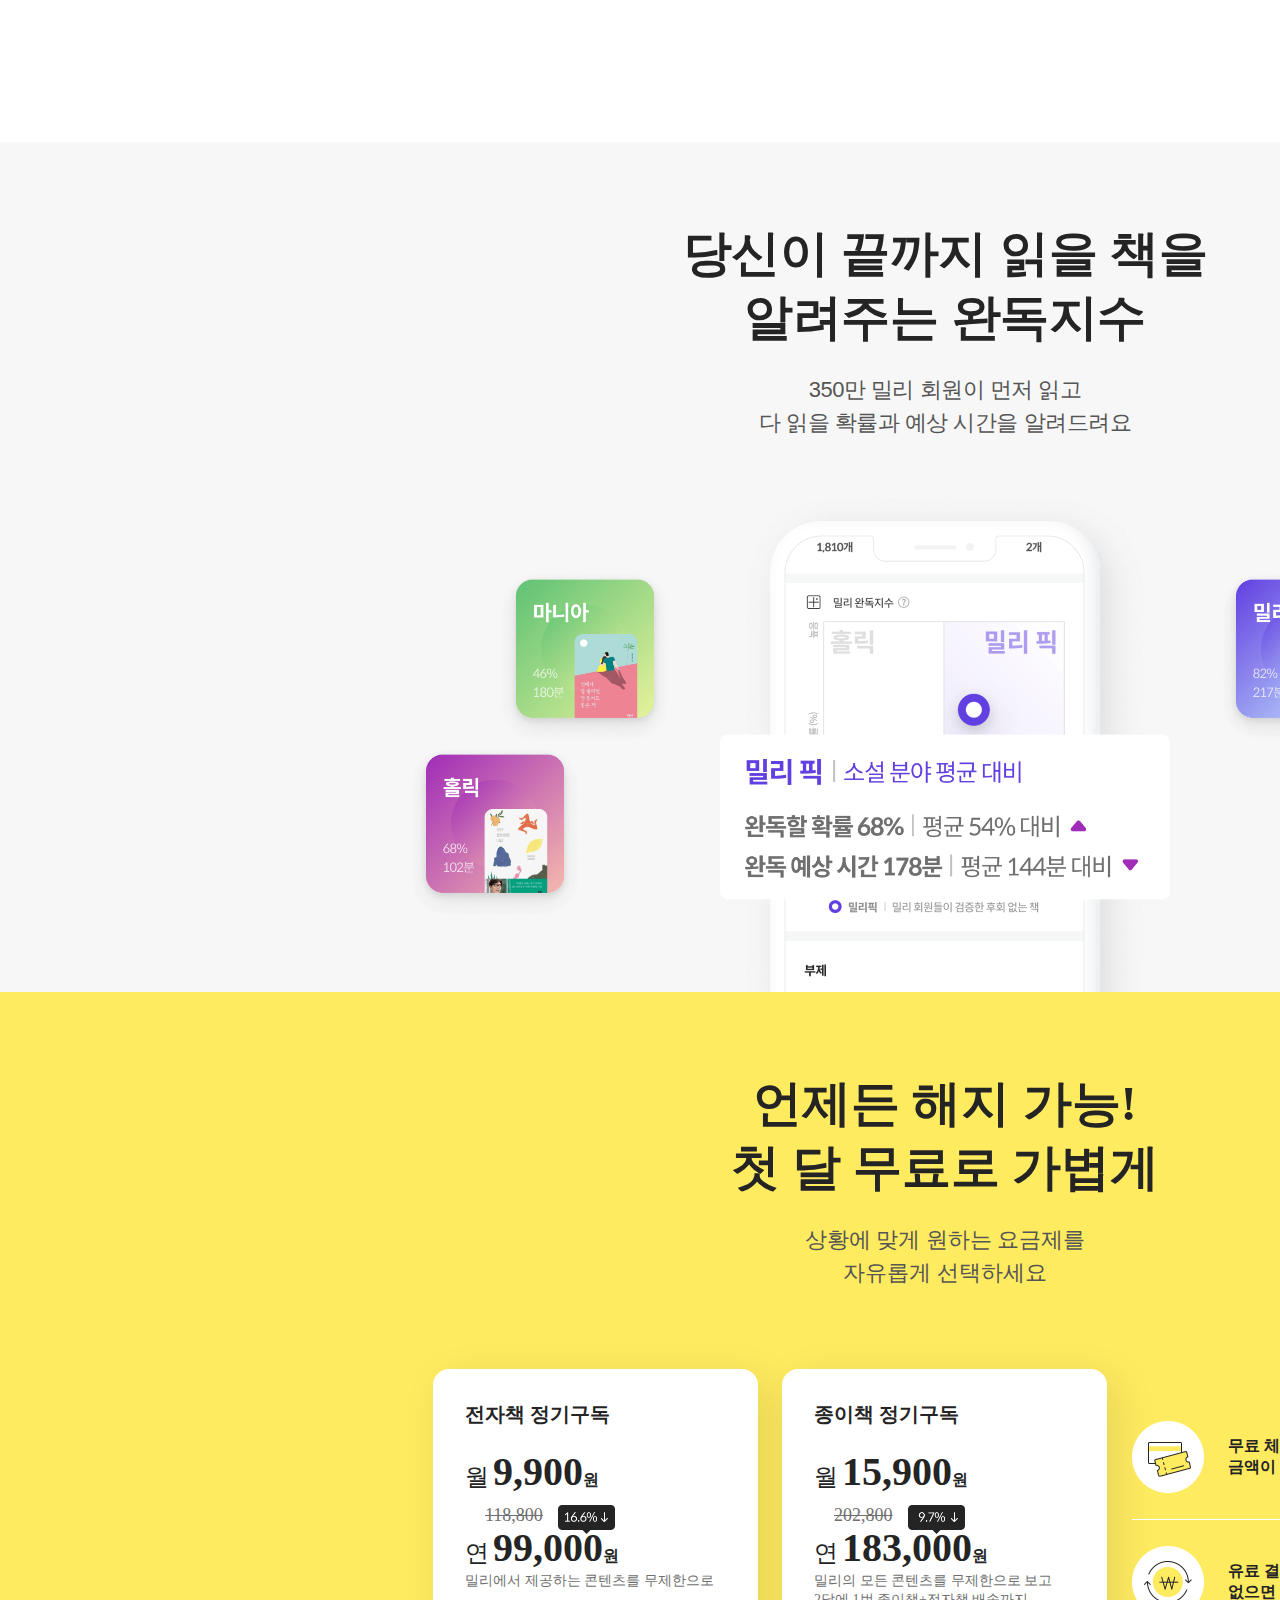
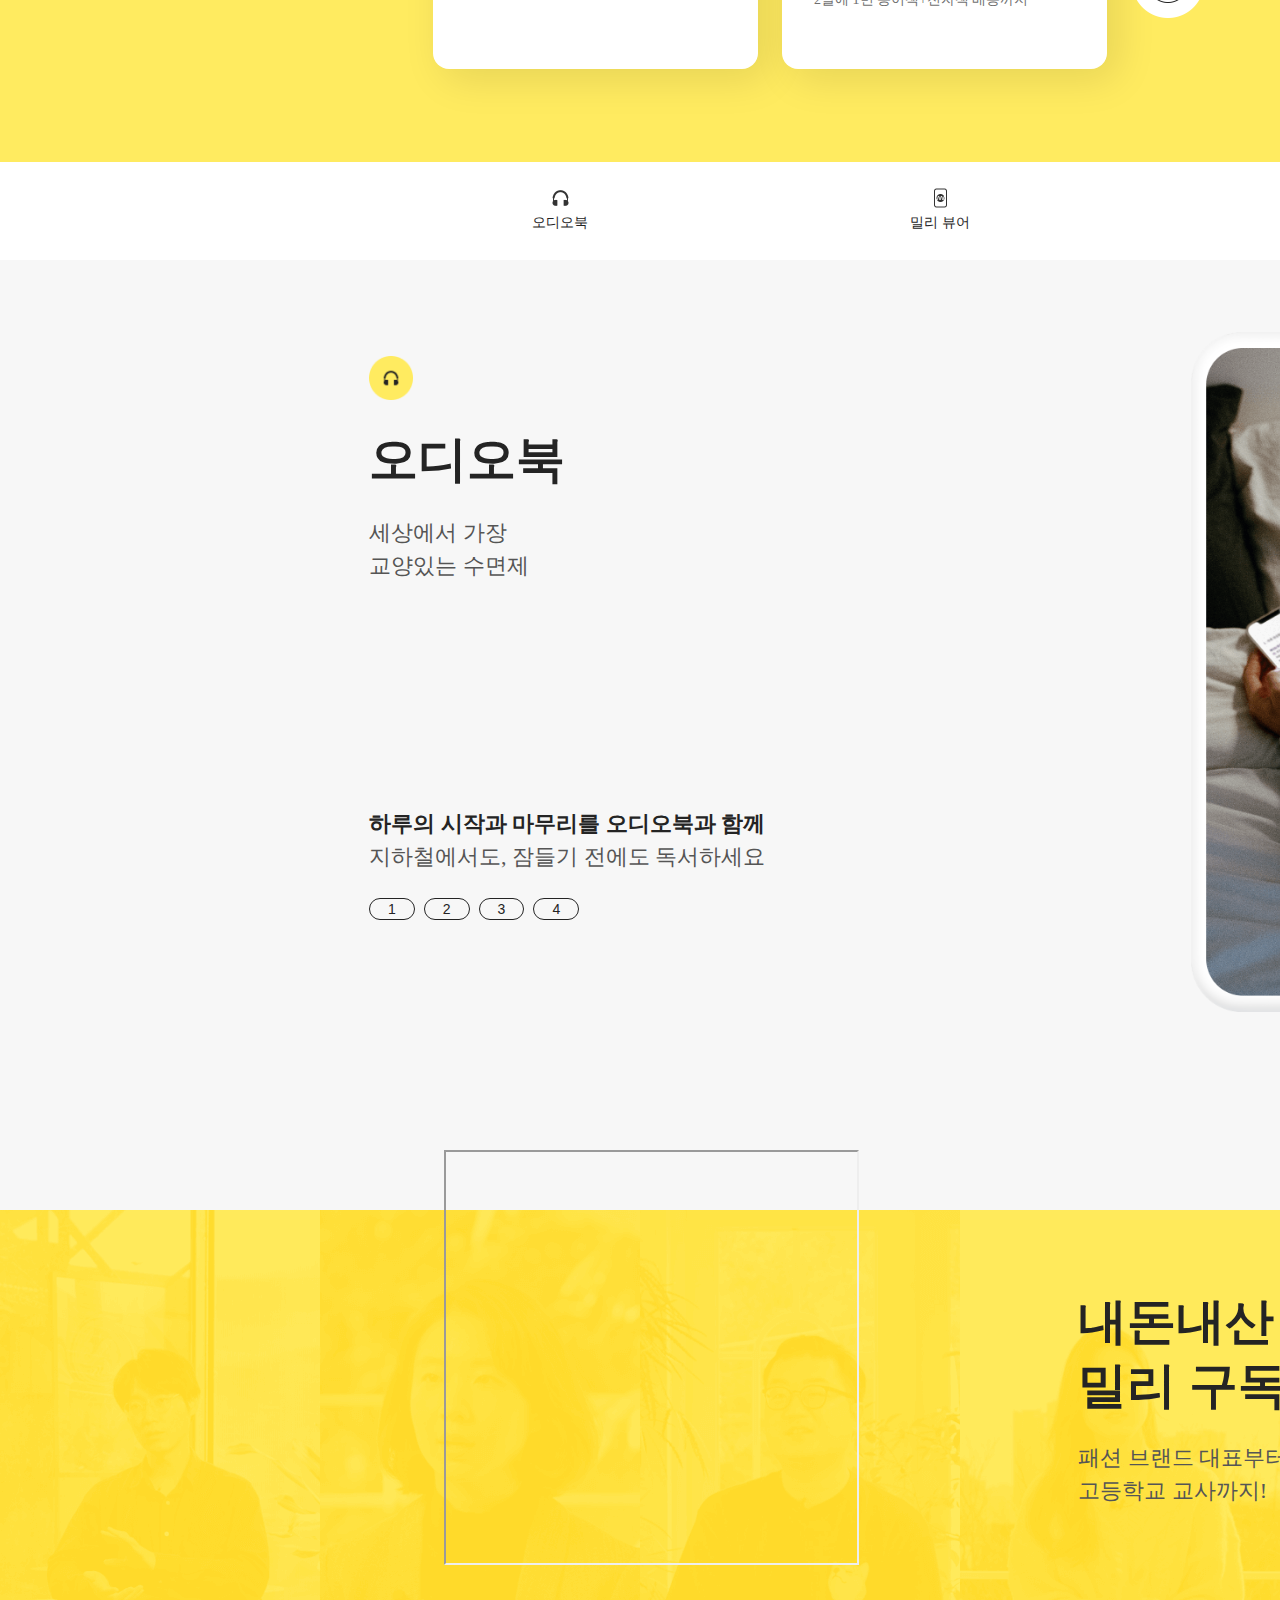
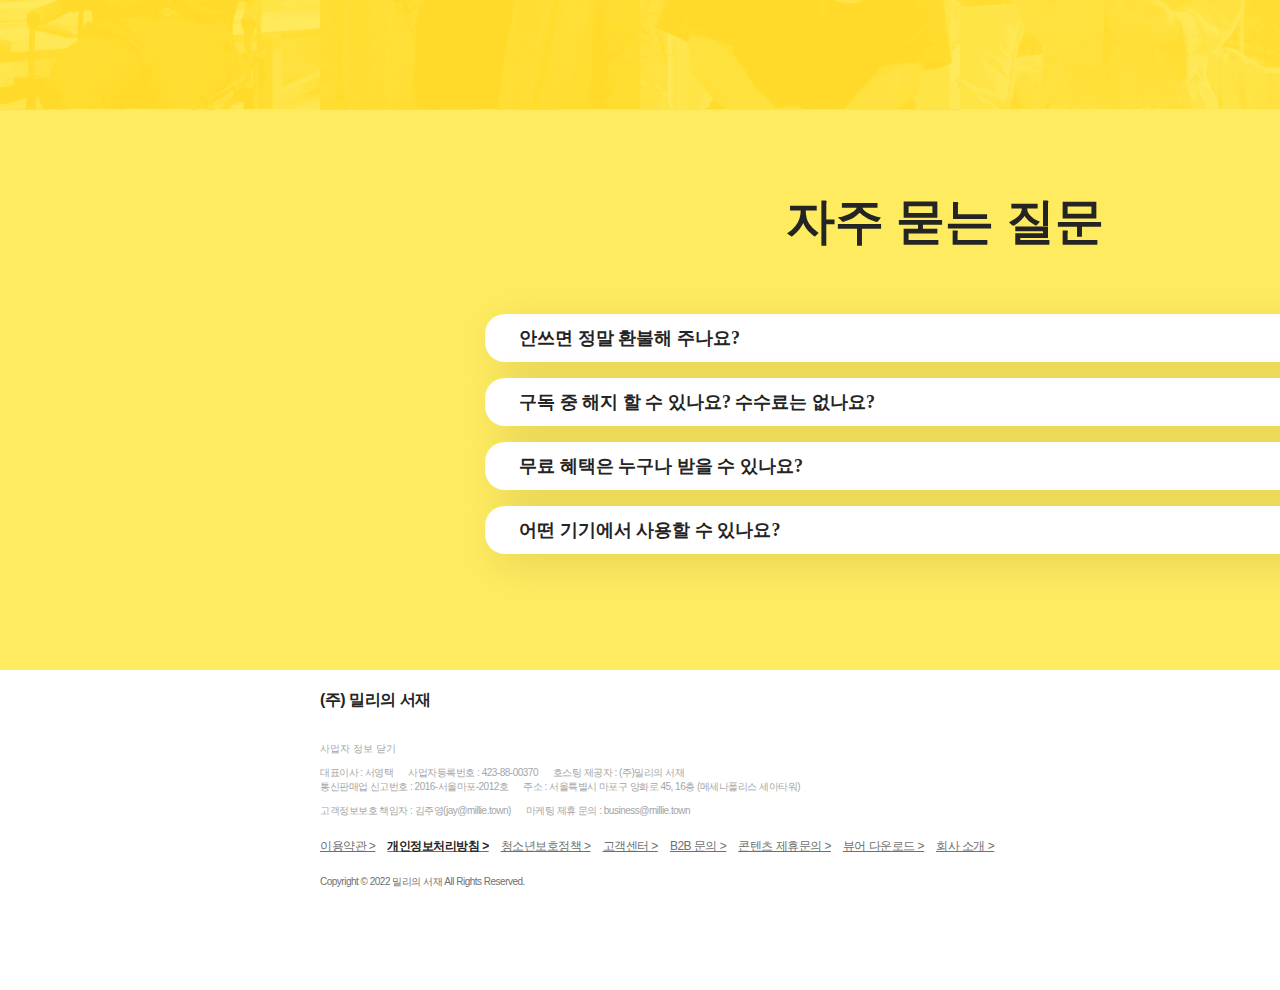
==== commit c7ef685f: "7/21" ====
--- a/index.html
+++ b/index.html
@@ -5,12 +5,11 @@
 <meta charset="UTF-8">
 <meta http-equiv="X-UA-Compatible" content="IE=edge">
 <meta name="viewport" content="width=device-width, initial-scale=1.0">
-<title>밀리서재</title>
+<title>브랜드 | 밀리의 서재</title>
+<link rel="shortcut icon" href="img/title.png">
 <script src="https://ajax.aspnetcdn.com/ajax/jQuery/jquery-3.6.0.min.js"></script>
-<link rel="stylesheet" type="text/css" href="css/aa.css">
-</link>
-<link rel="stylesheet" type="text/js" href="js/bb.js">
-</link>
+<link rel="stylesheet" type="text/css" href="css/aa.css"></link>
+<link rel="stylesheet" type="text/js" href="js/bb.js"></link>
 <style>
     * {
         margin: 0;
@@ -600,6 +599,12 @@
         position: relative;
         top: 52.5px;
     }
+    #item9 {
+        width: 100%;
+        height: 500px;
+        background-image: url(img/item9-2.png);
+        position: relative;
+    }
 </style>
 
 </head>
@@ -649,7 +654,7 @@
             <section>
                 <h2>싹 다 무제한 <br> 9,900원</h2>
                 <p>10년치 베스트셀러 <br> 신간 오디오북 장르 소설까지</p>
-                <div class="item4-1">
+                <div class="list1">
                     <h3>지금 서점 베스트 셀러</h3>
                     <ul>
                         <li class="box1"></li>
@@ -661,8 +666,8 @@
                         <li class="box1"></li>
                     </ul>
                 </div>
-
-                <div class="item4-2">
+            
+                <div class="list2">
                     <h3>한 달 이내 출간된 책</h3>
                     <ul>
                         <li class="box2"></li>
@@ -674,13 +679,63 @@
                         <li class="box2"></li>
                     </ul>
                 </div>
-
-                <div class="item4-3">
+            
+                <div class="list3">
                     <h3>오디오북 BEST</h3>
                     <ul>
-                </div>
-
-                <div class="item4-4">
+                        <li class="box3">
+                            <div class="badge">
+                                <img src="img/box3.png" alt="">
+                                <img src="img/box3-1.png" alt="">
+                            </div>
+                            <div class="mp3"><img src="img/box3-2.svg" alt=""></div>
+                        </li>
+                        <li class="box3">
+                            <div class="badge">
+                                <img src="img/box3.png" alt="">
+                                <img src="img/box3-1.png" alt="">
+                            </div>
+                            <div class="mp3"><img src="img/box3-2.svg" alt=""></div>
+                        </li>
+                        <li class="box3">
+                            <div class="badge">
+                                <img src="img/box3.png" alt="">
+                                <img src="img/box3-1.png" alt="">
+                            </div>
+                            <div class="mp3"><img src="img/box3-2.svg" alt=""></div>
+                        </li>
+                        <li class="box3">
+                            <div class="badge">
+                                <img src="img/box3.png" alt="">
+                                <img src="img/box3-2.png" alt="">
+                            </div>
+                            <div class="mp3"><img src="img/box3-2.svg" alt=""></div>
+                        </li>
+                        <li class="box3">
+                            <div class="badge">
+                                <img src="img/box3.png" alt="">
+                                <img src="img/box3-1.png" alt="">
+                            </div>
+                            <div class="mp3"><img src="img/box3-2.svg" alt=""></div>
+                        </li>
+                        <li class="box3">
+                            <div class="badge">
+                                <img src="img/box3.png" alt="">
+                                <img src="img/box3-2.png" alt="">
+                            </div>
+                            <div class="mp3"><img src="img/box3-2.svg" alt=""></div>
+                        </li>
+                        <li class="box3">
+                            <div class="badge">
+                                <img src="img/box3.png" alt="">
+                                <img src="img/box3-1.png" alt="">
+                            </div>
+                            <div class="mp3"><img src="img/box3-2.svg" alt=""></div>
+                        </li>
+                    </ul>
+                </div>
+            
+                <div class="list4">
                     <h3>밀리 독점 오리지널 로맨스</h3>
                     <ul>
                         <li class="box4"></li>
@@ -695,17 +750,68 @@
             </section>
         </div>
 
-        <div class="item5">
-            <h2>관심 분야에 있는 책도 딱 골라 드려요</h2>
-            <p>검색어 순위를 통해 뽑은 인기 분야 책들을 확인해보세요</p>
-            <ul>
-                <li><button class="item5-1">주식</button></li>
-                <li><button class="item5-2">영어</button></li>
-                <li><button class="item5-3">고전</button></li>
-                <li><button class="item5-4">인테리어</button></li>
-                <li><button class="item5-5">다이어트</button></li>
-            </ul>
-        </div>
+
+            <div id="item5">
+                <h2>관심 분야에 있는 책도 <br> 딱 골라드려요</h2>
+                <p>검색어 순위를 통해 뽑은 <br> 인기 분야 책들을 확인해보세요</p>
+                <div class="item5-1">
+                    <button type="button" class="btn_on">주식</button>
+                    <button type="button">영어</button>
+                    <button type="button">고전</button>
+                    <button type="button">인테리어</button>
+                    <button type="button">다이어트</button>
+                    <ul>
+                        <li class="item5-2"></li>
+                        <li class="item5-2"></li>
+                        <li class="item5-2"></li>
+                        <li class="item5-2"></li>
+                        <li class="item5-2"></li>
+                        <li class="item5-2"></li>
+                        <li class="item5-2"></li>
+                    </ul>
+            
+                    <ul>
+                        <li class="item5-3"></li>
+                        <li class="item5-3"></li>
+                        <li class="item5-3"></li>
+                        <li class="item5-3"></li>
+                        <li class="item5-3"></li>
+                        <li class="item5-3"></li>
+                        <li class="item5-3"></li>
+                    </ul>
+            
+                    <ul>
+                        <li class="item5-4"></li>
+                        <li class="item5-4"></li>
+                        <li class="item5-4"></li>
+                        <li class="item5-4"></li>
+                        <li class="item5-4"></li>
+                        <li class="item5-4"></li>
+                        <li class="item5-4"></li>
+                    </ul>
+            
+                    <ul>
+                        <li class="item5-5"></li>
+                        <li class="item5-5"></li>
+                        <li class="item5-5"></li>
+                        <li class="item5-5"></li>
+                        <li class="item5-5"></li>
+                        <li class="item5-5"></li>
+                        <li class="item5-5"></li>
+                    </ul>
+            
+                    <ul>
+                        <li class="item5-6"></li>
+                        <li class="item5-6"></li>
+                        <li class="item5-6"></li>
+                        <li class="item5-6"></li>
+                        <li class="item5-6"></li>
+                        <li class="item5-6"></li>
+                        <li class="item5-6"></li>
+                    </ul>
+                </div>
+            </div>
+
 
         <div id="item6">
             <h2>당신이 끝까지 읽을 책을 <br> 알려주는 완독지수</h2>
@@ -726,17 +832,174 @@
 
 
         <div class="item7">
-            <h1>언제든 해지 가능! 첫 달 무료로 가볍게</h1>
-            <p>상황에 맞게 원하는 요금제를 자유롭게 선택하세요</p>
+            <div id="item7">
+                <h2>언제든 해지 가능! <br> 첫 달 무료로 가볍게</h2>
+                <p>상황에 맞게 원하는 요금제를 <br> 자유롭게 선택하세요</p>
+                <div class="item7-1">
+                    <ul class="item7-2">
+                        <li>
+                            <h3>전자책 정기구독</h3>
+                            <div class="item7-3">
+                                <span>월</span>
+                                <span class="item7-txt">9,900</span><b>원</b>
+                            </div>
+                            <div class="item7-4">
+                                <span>118,800</span>
+                                <img src="img/item7-3.png" alt="">
+                            </div>
+                            <div class="item7-5">
+                                <span>연</span>
+                                <span class="item7-txt">99,000</span><b>원</b>
+                            </div>
+                            <span class="item7-text">밀리에서 제공하는 콘텐츠를 무제한으로</span>
+                        </li>
+                        <li>
+                            <h3>종이책 정기구독</h3>
+                            <div class="item7-3">
+                                <span>월</span>
+                                <span class="item7-txt">15,900</span><b>원</b>
+                            </div>
+                            <div class="item7-4">
+                                <span>202,800</span>
+                                <img src="img/item7-4.png" alt="">
+                            </div>
+                            <div class="item7-5">
+                                <span>연</span>
+                                <span class="item7-txt">183,000</span><b>원</b>
+                            </div>
+                            <span class="item7-text">밀리의 모든 콘텐츠를 무제한으로 보고 <br> 2달에 1번 종이책+전자책 배송까지</span>
+                        </li>
+                    </ul>
+                    <ul class="item7-6">
+                        <li>
+                            <img src="img/item7-1.png" alt="">
+                            <p>무료 체험 기간 동안 해지해도 <br> 금액이 청구되지 않아요</p>
+                        </li>
+                        <li>
+                            <img src="img/item7-2.png" alt="">
+                            <p>유료 결제되어도 사용 이력이 <br> 없으면 즉시 환불해드려요</p>
+                        </li>
+                    </ul>
+                </div>
+            </div>
         </div>
 
-        <div class="item8">
+
+        <div class="item8-1">
             <ul>
-                <li><img src="img/item8-1.png">오디오북</li>
-                <li><img src="img/item8-2.png">밀리 뷰어</li>
-                <li><img src="img/item8-3.png">투데이</li>
+                <li class="item8-1-1">
+                    <img src="img/item8-1.png" alt="">
+                    <div>오디오북</div>
+                </li>
+                <li class="item8-1-2">
+                    <img src="img/item8-2.png" alt="">
+                    <div>밀리 뷰어</div>
+                </li>
+                <li class="item8-1-3">
+                    <img src="img/item8-3.png" alt="">
+                    <div>투데이</div>
+                </li>
             </ul>
         </div>
+        
+
+            <div id="item8">
+                <div class="item8-2 cw_1">
+                    <div class="item8-2-1">
+                        <img src="img/item8-4.png" alt="">
+                        <h2>오디오북</h2>
+                        <p>세상에서 가장 <br> 교양있는 수면제</p>
+                        <p class="ment"><b>하루의 시작과 마무리를 오디오북과 함께</b> <br> 지하철에서도, 잠들기 전에도 독서하세요</p>
+                        <button type="button" class="screen_btn1 btn_on">1</button>
+                        <button type="button" class="screen_btn2">2</button>
+                        <button type="button" class="screen_btn3">3</button>
+                        <button type="button" class="screen_btn4">4</button>
+                    </div>
+                    <div class="item8-2-2"><img src="img/item8-5.png" alt=""></div>
+
+                    <div class="item8-5">
+                        <div class="item8-5-1">
+                            <div class="phone_screen1 s_s">
+                                <img src="img/item8-6.png" alt="">
+                            </div>
+                            <div class="phone_screen2 s_s">
+                                <video src="img/index/audiobook02.mp4" autoplay="autoplay" preload="auto" muted="muted"
+                                    loop="loop" style="width: 330px;"></video>
+                            </div>
+                            <div class="phone_screen3 s_s">
+                                <img src="img/index/audiobook03.png" alt="">
+                            </div>
+                            <div class="phone_screen4 s_s">
+                                <img src="img/index/audiobook04.png" alt="">
+                            </div>
+                        </div>
+                    </div>
+                </div>
+
+                <div class="item8-2 cw_2">
+                    <div class="item8-2-1">
+                        <img src="img/index/viewer-icon.png" alt="-icon">
+                        <h2>밀리뷰어</h2>
+                        <p>독서를 위한 가장 <br> 완벽한 도구</p>
+                        <p class="ment"><b>시선 추적 기능</b> <br> 눈동자로 페이지를 넘길 수 있어요</p>
+                        <button type="button" class="screen_btn1 btn_on">1</button>
+                        <button type="button" class="screen_btn2">2</button>
+                        <button type="button" class="screen_btn3">3</button>
+                        <button type="button" class="screen_btn4">4</button>
+                    </div>
+                    <div class="item8-2-2"><img src="img/index/contents_phone.png" alt=""></div>
+
+                    <div class="item8-5">
+                        <div class="item8-5-1">
+                            <div class="phone_screen1 s_s">
+                                <video src="img/index/viewer01.mp4" autoplay="autoplay" preload="auto" muted="muted"
+                                    loop="loop" style="width: 330px;"></video>
+                            </div>
+                            <div class="phone_screen2 s_s">
+                                <img src="img/index/viewer02.png" alt="">
+                            </div>
+                            <div class="phone_screen3 s_s">
+                                <video src="img/index/viewer03.mp4" autoplay="autoplay" preload="auto" muted="muted"
+                                    loop="loop" style="width: 330px;"></video>
+                            </div>
+                            <div class="phone_screen4 s_s">
+                                <video src="img/index/viewer04.mp4" autoplay="autoplay" preload="auto" muted="muted"
+                                    loop="loop" style="width: 330px;"></video>
+                            </div>
+                        </div>
+                    </div>
+                </div>
+
+                <div class="item8-2 cw_3">
+                    <div class="item8-2-1">
+                        <img src="img/index/today-icon.png" alt="">
+                        <h2>투데이</h2>
+                        <p>쓱 - 훑어만 봐도 <br> 독서 트렌드를 한 눈에</p>
+                        <p class="ment"><b>당신을 위한 추천</b> <br> 키워드로 한 눈에 정리한 추천 도서</p>
+                        <button type="button" class="screen_btn1 btn_on">1</button>
+                        <button type="button" class="screen_btn2">2</button>
+                        <button type="button" class="screen_btn3">3</button>
+                    </div>
+                    <div class="item8-2-2"><img src="img/index/contents_phone.png" alt=""></div>
+
+                    <div class="item8-5">
+                        <div class="item8-5-1">
+                            <div class="phone_screen1 s_s">
+                                <img src="img/index/today01.png" alt="">
+                            </div>
+                            <div class="phone_screen2 s_s">
+                                <img src="img/index/today02.png" alt="">
+                            </div>
+                            <div class="phone_screen3 s_s">
+                                <img src="img/index/today03.png" alt="">
+                            </div>
+                        </div>
+                    </div>
+                </div>
+            </div>
+
+
+
 
         <div id="item9">
             <div class="item9-1">
@@ -744,7 +1007,7 @@
                     allow="accelerometer; autoplay; clipboard-write; encrypted-media; gyroscope; picture-in-picture"
                     allowfullscreen></iframe>
 
-                <div class="text_box">
+                <div class="item9-text">
                     <h2>내돈내산 <br> 밀리 구독 이야기</h2>
                     <p>패션 브랜드 대표부터 <br> 고등학교 교사까지!</p>
                 </div>
@@ -754,9 +1017,47 @@
 
 
 
-        <div id="item10">
-            <h2>자주 묻는 질문</h2>
-        </div>
+
+            <div id="item10">
+                <h2>자주 묻는 질문</h2>
+                <ul>
+                    <li class="qna1">
+                        <div class="q1 q">안쓰면 정말 환불해 주나요?<img src="img/item10.png" alt=""></div>
+                        <div class="a1 a">
+                            물론입니다. 결제 후 콘텐츠 다운로드 및 열람을 하지 않으셨다면 전액 환불해 드리고 있어요. <br>
+                            <b>[밀리 > 관리 > 구독관리 > 결제 내역 확인]</b>에서 직접 환불이 가능하며, <br>
+                            해결이 어려운 경우 고객센터로 문의해 주세요.
+                        </div>
+                    </li>
+                    <li class="qna2">
+                        <div class="q2 q">구독 중 해지 할 수 있나요? 수수료는 없나요?<img src="img/item10.png" alt=""></div>
+                        <div class="a2 a">
+                            다음달 부터 결제되지 않도록 수수료 없이 언제든지 해지하실 수 있습니다. <br>
+                            <b>[밀리 > 관리 > 구독관리 > 자동결제 해지]</b>메뉴를 통해 기간에 상관없이 직접 가능해요.
+                        </div>
+                    </li>
+                    <li class="qna3">
+                        <div class="q3 q">무료 혜택은 누구나 받을 수 있나요?<img src="img/item10.png" alt=""></div>
+                        <div class="a3 a">
+                            네, 밀리 회원이라면 누구나 첫 정기구독 신청 시 1회 제공됩니다. <br>
+                            첫 달 무료 또는 첫 주 무료 중 선택이 가능하며 무료 기간에 따라 가격이 달라집니다. <br>
+                            종이책+전자책 정기구독의 경우 첫 주 무료 혜택만 제공됩니다. <br>
+                            아직 신청하지 않으셨다면 바로 구독신청으로 혜택을 받아 보세요.
+                        </div>
+                    </li>
+                    <li class="qna4">
+                        <div class="q4 q">어떤 기기에서 사용할 수 있나요?<img src="img/item10.png" alt=""></div>
+                        <div class="a4 a">
+                            아래 기기와 버전에서 밀리를 사용할 수 있습니다. <br><br>
+                            - 휴대폰 / 태블릿 : iOS13, Android 6 이상 지원 <br>
+                            - PC : Mac Yosemite, Window 10 이상 지원 <br>
+                            - E ink : Android 4.4 이상 지원 <br>
+                            (크레마 그랑데, 크레마 카르타G, 이노스페이스원 공식 판매 기기, 교보 Sam 7.8 등)
+                        </div>
+                    </li>
+                </ul>
+            </div>
+
 
 
 
@@ -766,11 +1067,11 @@
             <div class="footer_head">
                 <span>(주) 밀리의 서재</span>
                 <div class="sns">
-                    <img src="img/foorem1.png" alt="youtube">
-                    <img src="img/foorem2.png" alt="instagram">
-                    <img src="img/foorem3.png" alt="facebook">
-                    <img src="img/foorem4.png" alt="kakaotalk">
-                    <img src="img/foorem5.png" alt="naver">
+                    <img src="img/foorem1.png" alt="">
+                    <img src="img/foorem2.png" alt="">
+                    <img src="img/foorem3.png" alt="">
+                    <img src="img/foorem4.png" alt="">
+                    <img src="img/foorem5.png" alt="">
                 </div>
             </div>
             <div class="footer_info">
@@ -807,6 +1108,7 @@
         <div id="free_btn">
             <button type="button"><b>첫 달 무료</b>로 독서 시작하기</button>
         </div>
+    <script src="js/bb.js"></script>
 </body>
 
 </html>--- a/css/aa.css
+++ b/css/aa.css
@@ -4,7 +4,7 @@
         box-sizing: border-box;
         color: #242424;
     }
-    
+
     ul,
     ol,
     li {
@@ -327,23 +327,312 @@
         height: 2216px;
     }
 
-    .item5 {
+        section {
+            width: 100%;
+            height: 2300px;
+            padding-top: 80px;
+        }
+    
+        section h2 {
+            font-size: 49px;
+            text-align: center;
+            margin-bottom: 24px;
+            line-height: 130%;
+        }
+    
+        section p {
+            font-size: 22px;
+            text-align: center;
+            color: #555;
+            line-height: 150%;
+        }
+    
+        section .list1,
+        section .list2,
+        section .list3,
+        section .list4 {
+            margin-top: 80px;
+        }
+    
+        section .list1 h3,
+        section .list2 h3,
+        section .list3 h3,
+        section .list4 h3 {
+            width: 1130px;
+            margin: 0 auto;
+            font-size: 20px;
+            margin-bottom: 16px;
+        }
+    
+        section .list1 ul,
+        section .list2 ul,
+        section .list3 ul,
+        section .list4 ul {
+            width: 1150px;
+            height: 350px;
+            margin: 0 auto;
+            display: flex;
+            justify-content: space-around;
+            align-items: baseline;
+            padding-top: 16px;
+        }
+    
+        section .list1 .box1,
+        section .list1 .box2,
+        section .list1 .box3,
+        section .list1 .box4,
+        section .list2 .box1,
+        section .list2 .box2,
+        section .list2 .box3,
+        section .list2 .box4,
+        section .list3 .box1,
+        section .list3 .box2,
+        section .list3 .box3,
+        section .list3 .box4,
+        section .list4 .box1,
+        section .list4 .box2,
+        section .list4 .box3,
+        section .list4 .box4 {
+            width: 145px;
+            position: relative;
+        }
+    
+        section .list1 .box1 h4,
+        section .list1 .box2 h4,
+        section .list1 .box3 h4,
+        section .list1 .box4 h4,
+        section .list2 .box1 h4,
+        section .list2 .box2 h4,
+        section .list2 .box3 h4,
+        section .list2 .box4 h4,
+        section .list3 .box1 h4,
+        section .list3 .box2 h4,
+        section .list3 .box3 h4,
+        section .list3 .box4 h4,
+        section .list4 .box1 h4,
+        section .list4 .box2 h4,
+        section .list4 .box3 h4,
+        section .list4 .box4 h4 {
+            overflow: hidden;
+            text-overflow: ellipsis;
+            display: -webkit-box;
+            -webkit-box-orient: vertical;
+            -webkit-line-clamp: 2;
+        }
+    
+        section .list1 .box1 h5,
+        section .list1 .box2 h5,
+        section .list1 .box3 h5,
+        section .list1 .box4 h5,
+        section .list2 .box1 h5,
+        section .list2 .box2 h5,
+        section .list2 .box3 h5,
+        section .list2 .box4 h5,
+        section .list3 .box1 h5,
+        section .list3 .box2 h5,
+        section .list3 .box3 h5,
+        section .list3 .box4 h5,
+        section .list4 .box1 h5,
+        section .list4 .box2 h5,
+        section .list4 .box3 h5,
+        section .list4 .box4 h5 {
+            color: #6f6f6f;
+            font-size: 14px;
+            font-weight: 400;
+            margin-bottom: 3px;
+            overflow: hidden;
+            text-overflow: ellipsis;
+            display: -webkit-box;
+            -webkit-box-orient: vertical;
+            -webkit-line-clamp: 2;
+        }
+    
+        section .list1 .box1>img,
+        section .list1 .box2>img,
+        section .list1 .box3>img,
+        section .list1 .box4>img,
+        section .list2 .box1>img,
+        section .list2 .box2>img,
+        section .list2 .box3>img,
+        section .list2 .box4>img,
+        section .list3 .box1>img,
+        section .list3 .box2>img,
+        section .list3 .box3>img,
+        section .list3 .box4>img,
+        section .list4 .box1>img,
+        section .list4 .box2>img,
+        section .list4 .box3>img,
+        section .list4 .box4>img {
+            width: 100%;
+            padding-bottom: 10px;
+        }
+    
+        section .list1 .box1 .badge img,
+        section .list1 .box2 .badge img,
+        section .list1 .box3 .badge img,
+        section .list1 .box4 .badge img,
+        section .list2 .box1 .badge img,
+        section .list2 .box2 .badge img,
+        section .list2 .box3 .badge img,
+        section .list2 .box4 .badge img,
+        section .list3 .box1 .badge img,
+        section .list3 .box2 .badge img,
+        section .list3 .box3 .badge img,
+        section .list3 .box4 .badge img,
+        section .list4 .box1 .badge img,
+        section .list4 .box2 .badge img,
+        section .list4 .box3 .badge img,
+        section .list4 .box4 .badge img {
+            width: 40px;
+            height: 34px;
+            position: absolute;
+            top: 0;
+            right: -7px;
+        }
+    
+        section .list1 .box1 .badge img:nth-of-type(2),
+        section .list1 .box2 .badge img:nth-of-type(2),
+        section .list1 .box3 .badge img:nth-of-type(2),
+        section .list1 .box4 .badge img:nth-of-type(2),
+        section .list2 .box1 .badge img:nth-of-type(2),
+        section .list2 .box2 .badge img:nth-of-type(2),
+        section .list2 .box3 .badge img:nth-of-type(2),
+        section .list2 .box4 .badge img:nth-of-type(2),
+        section .list3 .box1 .badge img:nth-of-type(2),
+        section .list3 .box2 .badge img:nth-of-type(2),
+        section .list3 .box3 .badge img:nth-of-type(2),
+        section .list3 .box4 .badge img:nth-of-type(2),
+        section .list4 .box1 .badge img:nth-of-type(2),
+        section .list4 .box2 .badge img:nth-of-type(2),
+        section .list4 .box3 .badge img:nth-of-type(2),
+        section .list4 .box4 .badge img:nth-of-type(2) {
+            width: 40px;
+            height: 34px;
+            position: absolute;
+            top: 25px;
+            right: -7px;
+        }
+
+    /* .item5 {
         width: 1890px;
         height: 688px;
         background-color: rgb(0, 68, 255);
-    }
-
-    /* .item6 {
-        width: 1890px;
-        height: 843px;
-        background-color: rgb(7, 10, 145);
     } */
-
-    /* .item6-text {
-        text-align: center;
-        -webkit-animation: fadeIn-data-v-003e81a0 2s forwards;
-        animation: fadeIn-data-v-003e81a0 2s forwards;
-    } */
+    #item5 {
+        width: 100%;
+        height: 700px;
+    }
+
+    #item5 h2 {
+        font-size: 49px;
+        text-align: center;
+        margin-bottom: 24px;
+        line-height: 130%;
+    }
+
+    #item5 p {
+        font-size: 22px;
+        text-align: center;
+        color: #555;
+        line-height: 150%;
+    }
+
+    #item5 .item5-1 {
+        width: 1200px;
+        margin: 0 auto;
+        padding-top: 80px;
+        position: relative;
+    }
+
+    #item5 .item5-1 button {
+        padding: 4px 16px;
+        background-color: #fff;
+        border-radius: 100px;
+        border: 1px solid #242424;
+        font-size: 14px;
+        margin-left: 12px;
+        cursor: pointer;
+    }
+
+    #item5 .item5-1 ul {
+        width: 1200px;
+        height: 350px;
+        margin: 0 auto;
+        display: flex;
+        justify-content: space-around;
+        align-items: baseline;
+        padding-top: 16px;
+        position: absolute;
+    }
+
+    #item5 .item5-1 .item5-2 {
+        width: 145px;
+    }
+
+    #item5 .item5-1 .item5-2 h4 {
+        overflow: hidden;
+        text-overflow: ellipsis;
+        display: -webkit-box;
+        -webkit-box-orient: vertical;
+        -webkit-line-clamp: 2;
+    }
+
+    #item5 .item5-1 .item5-2 h5 {
+        color: #6f6f6f;
+        font-size: 14px;
+        font-weight: 400;
+        margin-bottom: 3px;
+        overflow: hidden;
+        text-overflow: ellipsis;
+        display: -webkit-box;
+        -webkit-box-orient: vertical;
+        -webkit-line-clamp: 2;
+    }
+
+    #item5 .item5-1 .item5-2 img {
+        width: 100%;
+    }
+
+    #item5 .item5-1 .item5-3,
+    #item5 .item5-1 .item5-4,
+    #item5 .item5-1 .item5-5,
+    #item5 .item5-1 .item5-6 {
+        display: none;
+        width: 145px;
+    }
+
+    #item5 .item5-1 .item5-3 h4,
+    #item5 .item5-1 .item5-4 h4,
+    #item5 .item5-1 .item5-5 h4,
+    #item5 .item5-1 .item5-6 h4 {
+        overflow: hidden;
+        text-overflow: ellipsis;
+        display: -webkit-box;
+        -webkit-box-orient: vertical;
+        -webkit-line-clamp: 2;
+    }
+
+    #item5 .item5-1 .item5-3 h5,
+    #item5 .item5-1 .item5-4 h5,
+    #item5 .item5-1 .item5-5 h5,
+    #item5 .item5-1 .item5-6 h5 {
+        color: #6f6f6f;
+        font-size: 14px;
+        font-weight: 400;
+        margin-bottom: 3px;
+        overflow: hidden;
+        text-overflow: ellipsis;
+        display: -webkit-box;
+        -webkit-box-orient: vertical;
+        -webkit-line-clamp: 2;
+    }
+
+    #item5 .item5-1 .item5-3 img,
+    #item5 .item5-1 .item5-4 img,
+    #item5 .item5-1 .item5-5 img,
+    #item5 .item5-1 .item5-6 img {
+        width: 100%;
+    }
 
     .item7 {
         width: 1890px;
@@ -351,82 +640,328 @@
         background-color: #ffeb60
     }
 
-    .item8 {
+    #item7 {
+        width: 100%;
+        height: 770px;
+        background-color: #ffeb60;
+        padding-top: 80px;
+    }
+
+    #item7 h2 {
+        font-size: 49px;
+        text-align: center;
+        margin-bottom: 24px;
+        line-height: 130%;
+    }
+
+    #item7>p {
+        font-size: 22px;
+        text-align: center;
+        color: #555;
+        line-height: 150%;
+    }
+
+    #item7 .item7-1 {
+        width: 1024px;
+        height: 300px;
+        margin: 0 auto;
+        margin-top: 80px;
+        display: flex;
+        justify-content: space-between;
+    }
+
+    #item7 .item7-1 .item7-2 {
+        display: flex;
+    }
+
+    #item7 .item7-1 .item7-2 li {
+        width: 325px;
+        background-color: #fff;
+        padding: 32px;
+        border-radius: 16px;
+        margin-right: 24px;
+        box-shadow: 10px 10px 40px rgba(0, 0, 0, 0.1);
+    }
+
+    #item7 .item7-1 .item7-2 li h3 {
+        font-size: 20px;
+        margin-bottom: 20px;
+    }
+
+    #item7 .item7-1 .item7-2 li .item7-3 {
+        margin-bottom: 10px;
+    }
+
+    #item7 .item7-1 .item7-2 li .item7-3 span {
+        font-size: 24px;
+        font-weight: 300;
+    }
+
+    #item7 .item7-1 .item7-2 li .item7-3 .item7-txt {
+        font-size: 40px;
+        font-weight: 900;
+    }
+
+    #item7 .item7-1 .item7-2 li .item7-4 {
+        padding-left: 20px;
+        display: flex;
+    }
+
+    #item7 .item7-1 .item7-2 li .item7-4 span {
+        font-size: 18px;
+        font-weight: 300;
+        text-decoration: line-through;
+        color: #6f6f6f;
+        margin-right: 15px;
+    }
+
+    #item7 .item7-1 .item7-2 li .item7-4 img {
+        width: 57px;
+    }
+
+    #item7 .item7-1 .item7-2 li .item7-5 {
+        margin-top: -10px;
+    }
+
+    #item7 .item7-1 .item7-2 li .item7-5 span {
+        font-size: 24px;
+        font-weight: 300;
+    }
+
+    #item7 .item7-1 .item7-2 li .item7-5 .item7-txt {
+        font-size: 40px;
+        font-weight: 900;
+    }
+
+    #item7 .item7-1 .item7-2 li .item7-text {
+        font-size: 14px;
+        color: #6f6f6f;
+    }
+
+    #item7 .item7-1 .item7-6 li:nth-of-type(1) {
+        border-bottom: 1px solid #fff;
+        margin-top: 52px;
+        padding-bottom: 26px;
+    }
+
+    #item7 .item7-1 .item7-6 li:nth-of-type(2) {
+        padding-top: 26px;
+    }
+
+    #item7 .item7-1 .item7-6 li {
+        width: 325px;
+        display: flex;
+        align-items: center;
+    }
+
+    #item7 .item7-1 .item7-6 li img {
+        width: 72px;
+        margin-right: 24px;
+    }
+
+    #item7 .item7-1 .item7-6 li p {
+        font-weight: 600;
+        text-align: left;
+    }
+
+    /* .item8 {
         width: 1890px;
         height: 933px;
         background-color: rgb(247, 89, 128);
-    }
-        #item6 {
-            width: 100%;
-            height: 850px;
-            background-color: #f7f7f7;
-            padding-top: 80px;
-        }
-    
-        #item6 h2 {
-            font-size: 49px;
-            text-align: center;
-            font-family: "Noto Sans KR", sans-serif;
-            margin-bottom: 24px;
-            letter-spacing: -0.5px;
-            line-height: 130%;
-        }
-    
-        #item6 p {
-            font-size: 22px;
-            text-align: center;
-            font-family: "Noto Sans KR", sans-serif;
-            color: #555;
-            letter-spacing: -0.5px;
-            line-height: 150%;
-        }
-    
-        #item6 .item6-1 {
-            width: 900px;
-            height: 500px;
-            background-image: url(img/item3-2.png);
-            background-repeat: no-repeat;
-            background-position: center;
-            margin: 0 auto;
-            position: relative;
-            top: 52.5px;
-        }
-    
-        #item6 .item6-1 .item6-2 img:nth-of-type(1) {
-            width: 20%;
-            position: absolute;
-            top: 50%;
-            left: -10%;
-        }
-    
-        #item6 .item6-1 .item6-2 img:nth-of-type(2) {
-            width: 20%;
-            position: absolute;
-            top: 15%;
-            left: 0%;
-        }
-    
-        #item6 .item6-1 .item6-2 img:nth-of-type(3) {
-            width: 20%;
-            position: absolute;
-            top: 15%;
-            right: 0%;
-        }
-    
-        #item6 .item6-1 .item6-2 img:nth-of-type(4) {
-            width: 20%;
-            position: absolute;
-            top: 50%;
-            right: -10%;
-        }
-    
-        #item6 .item6-1 .item6-3 img {
-            position: absolute;
-            top: 65%;
-            left: 50%;
-            transform: translate(-50%, -50%);
-            width: 50%;
-        }
+    } */
+
+    .item8 {
+        width: 100%;
+        height: 100px;
+    }
+
+    .item8-1 {
+        width: 100%;
+        height: 100px;
+    }
+
+    .item8-1 ul {
+        width: 1150px;
+        margin: 0 auto;
+        display: flex;
+    }
+
+    .item8-1 ul li {
+        width: 380px;
+        height: 100px;
+        padding-top: 26px;
+        text-align: center;
+        cursor: pointer;
+    }
+
+    .item8-1 ul li img {
+        width: 24px;
+    }
+
+    .item8-1 ul li div {
+        font-size: 14px;
+    }
+
+    #item8 {
+        width: 100%;
+        height: 950px;
+        background-color: #f7f7f7;
+    }
+
+    #item8 .cw_2,
+    #item8 .cw_3 {
+        display: none;
+    }
+
+    #item8 .item8-2 {
+        width: 1440px;
+        height: 950px;
+        margin: 0 auto;
+        padding: 72px 144px;
+        position: relative;
+    }
+
+    #item8 .item8-2 .item8-2-1 {
+        float: left;
+    }
+
+    #item8 .item8-2 .item8-2-1>img {
+        width: 44px;
+        margin-top: 24px;
+    }
+
+    #item8 .item8-2 h2 {
+        font-size: 49px;
+        text-align: center;
+        margin-bottom: 24px;
+        line-height: 130%;
+        text-align: left;
+        margin-top: 24px;
+    }
+
+    #item8 .item8-2 p {
+        font-size: 22px;
+        text-align: center;
+        color: #555;
+        line-height: 150%;
+        text-align: left;
+    }
+
+    #item8 .item8-2 p:nth-of-type(2) {
+        margin-top: 225px;
+    }
+
+    #item8 .item8-2 button {
+        padding: 2px 18px;
+        background-color: #f7f7f7;
+        border-radius: 100px;
+        border: 1px solid #242424;
+        font-size: 14px;
+        margin-top: 25px;
+        margin-right: 5px;
+        cursor: pointer;
+    }
+
+    #item8 .item8-2 .item8-2-2 img {
+        width: 330px;
+        height: 680px;
+        position: absolute;
+        right: 10%;
+        z-index: 1;
+        cursor: no-drop;
+    }
+
+    #item8 .item8-2 .item8-5 {
+        width: 330px;
+        height: 680px;
+        float: right;
+        overflow: hidden;
+        border-radius: 55px;
+    }
+
+    #item8 .item8-2 .item8-5-1 {
+        width: 330px;
+        display: flex;
+        transition: transform ease-in-out 0.25s;
+    }
+
+    #item8 .item8-2 .item8-5-1 img {
+        width: 330px;
+        height: 680px;
+    }
+
+
+    #item6 {
+        width: 100%;
+        height: 850px;
+        background-color: #f7f7f7;
+        padding-top: 80px;
+    }
+
+    #item6 h2 {
+        font-size: 49px;
+        text-align: center;
+        font-family: "Noto Sans KR", sans-serif;
+        margin-bottom: 24px;
+        letter-spacing: -0.5px;
+        line-height: 130%;
+    }
+
+    #item6 p {
+        font-size: 22px;
+        text-align: center;
+        font-family: "Noto Sans KR", sans-serif;
+        color: #555;
+        letter-spacing: -0.5px;
+        line-height: 150%;
+    }
+
+    #item6 .item6-1 {
+        width: 900px;
+        height: 500px;
+        background-image: url(img/item3-2.png);
+        background-repeat: no-repeat;
+        background-position: center;
+        margin: 0 auto;
+        position: relative;
+        top: 52.5px;
+    }
+
+    #item6 .item6-1 .item6-2 img:nth-of-type(1) {
+        width: 20%;
+        position: absolute;
+        top: 50%;
+        left: -10%;
+    }
+
+    #item6 .item6-1 .item6-2 img:nth-of-type(2) {
+        width: 20%;
+        position: absolute;
+        top: 15%;
+        left: 0%;
+    }
+
+    #item6 .item6-1 .item6-2 img:nth-of-type(3) {
+        width: 20%;
+        position: absolute;
+        top: 15%;
+        right: 0%;
+    }
+
+    #item6 .item6-1 .item6-2 img:nth-of-type(4) {
+        width: 20%;
+        position: absolute;
+        top: 50%;
+        right: -10%;
+    }
+
+    #item6 .item6-1 .item6-3 img {
+        position: absolute;
+        top: 65%;
+        left: 50%;
+        transform: translate(-50%, -50%);
+        width: 50%;
+    }
 
     .itme8-1 {
         width: 1890px;
@@ -443,11 +978,109 @@
         background-position: 50%;
     }
 
+    #item9 {
+        width: 100%;
+        height: 500px;
+        background-image: url(img/item-9);
+        position: relative;
+    }
+
+    #item9 .item9-1 {
+        width: 1440px;
+        margin: 0 auto;
+        display: flex;
+        justify-content: space-evenly;
+    }
+
+    #item9 .item9-1 iframe {
+        margin-top: -60px;
+    }
+
+    #item9 .item9-1 h2 {
+        font-size: 49px;
+        text-align: center;
+        margin-bottom: 24px;
+        line-height: 130%;
+        display: inline-block;
+        padding-top: 80px;
+        text-align: left;
+    }
+
+    #item9 .item9-1 p {
+        font-size: 22px;
+        text-align: center;
+        color: #555;
+        line-height: 150%;
+        text-align: left;
+    }
 
     .item10 {
         width: 1890px;
         height: 567px;
         background-color: rgb(89, 110, 13);
+    }
+
+    #item10 {
+        width: 100%;
+        background-color: #ffeb60;
+        padding-top: 80px;
+        padding-bottom: 100px;
+    }
+
+    #item10 h2 {
+        font-size: 49px;
+        text-align: center;
+        margin-bottom: 24px;
+        line-height: 130%;
+    }
+
+    #item10 ul {
+        margin-top: 60px;
+    }
+
+    #item10 ul li {
+        width: 920px;
+        background-color: #fff;
+        margin: 0 auto;
+        margin-bottom: 16px;
+        border-radius: 20px;
+        padding: 12px;
+        cursor: pointer;
+        box-shadow: 10px 10px 40px rgba(0, 0, 0, 0.1);
+    }
+
+    #item10 ul li .q {
+        width: 95%;
+        margin: 0 auto;
+        font-size: 18px;
+        font-weight: 600;
+    }
+
+    #item10 ul li .q img {
+        width: 29px;
+        float: right;
+    }
+
+    #item10 ul li .q_on {
+        padding-bottom: 16px;
+        border-bottom: 1px solid #242424;
+    }
+
+    #item10 ul li .q_on img {
+        transform: scaleY(-1);
+    }
+
+    #item10 ul li .a {
+        display: none;
+        width: 95%;
+        margin: 0 auto;
+        padding-top: 16px;
+        padding-bottom: 16px;
+        color: #555;
+    }
+
+    #item10 ul li .a b {
+        color: #555;
     }
 
     footer {
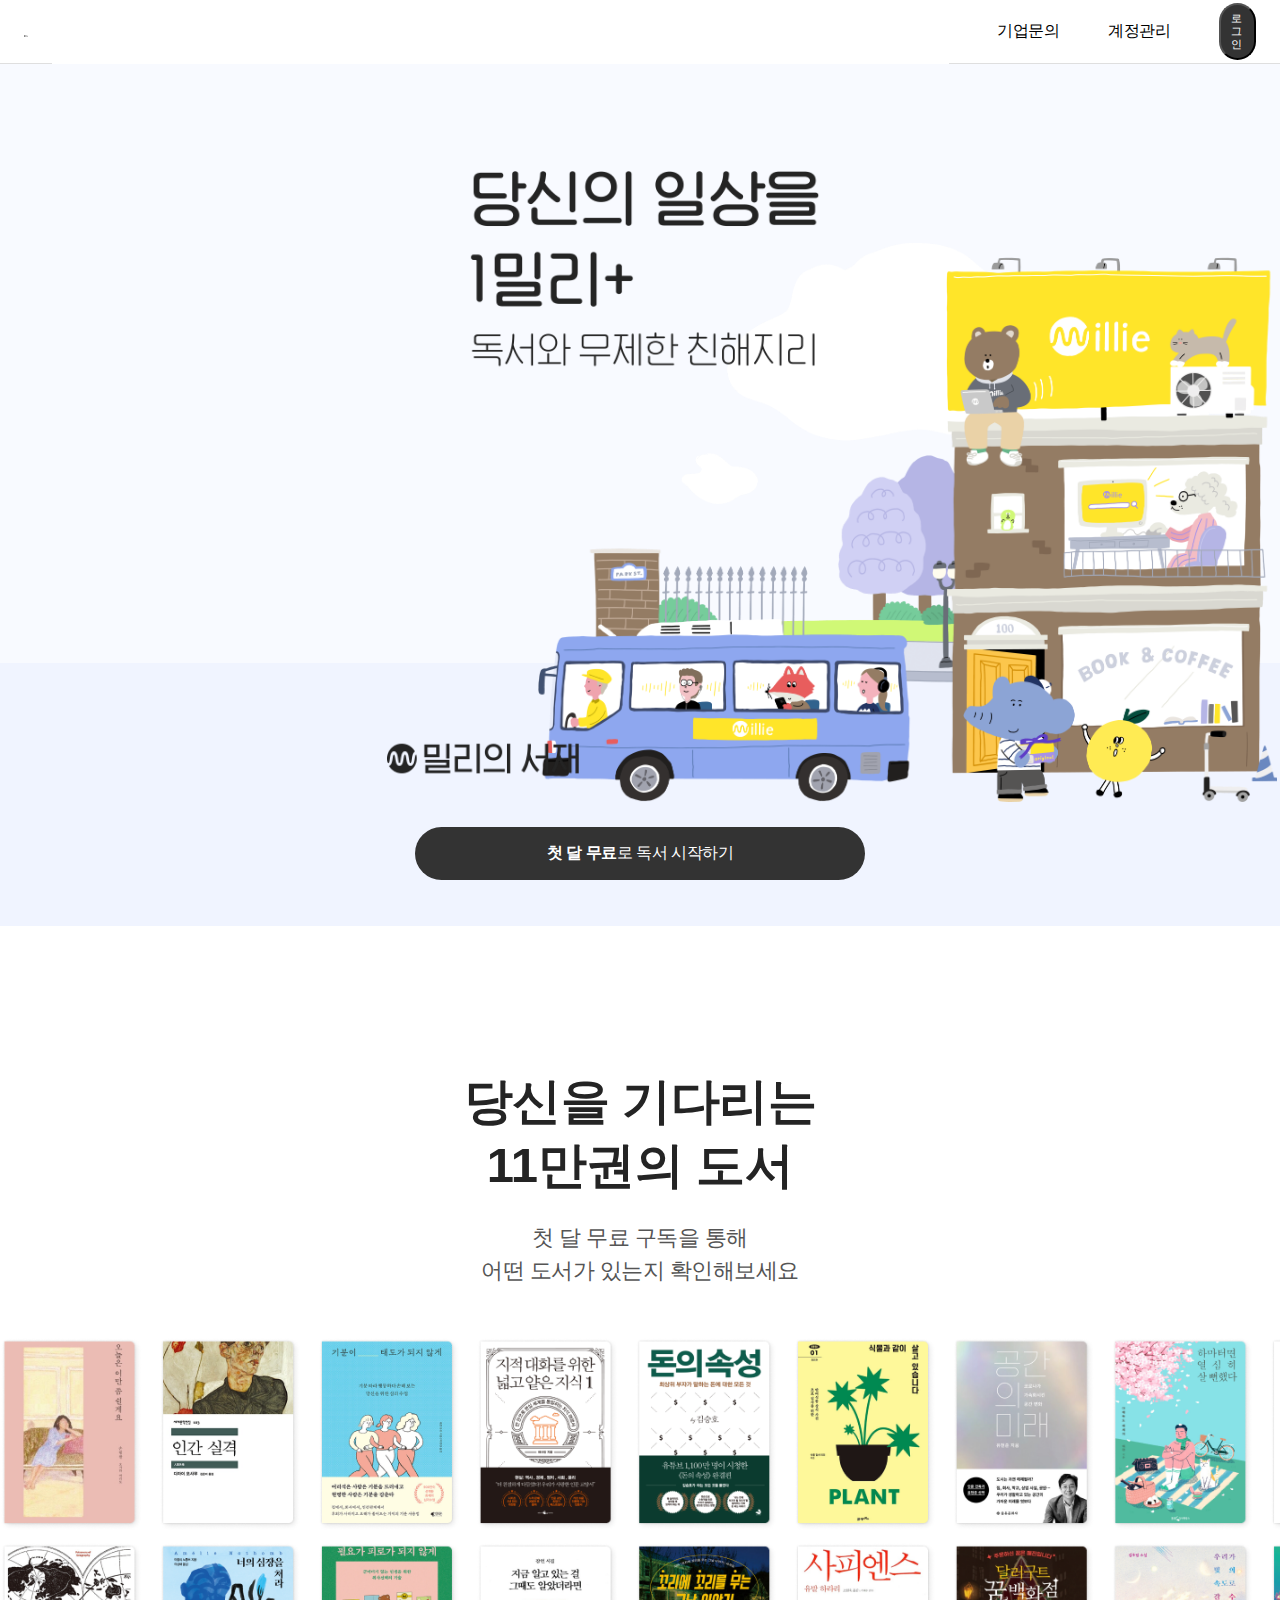
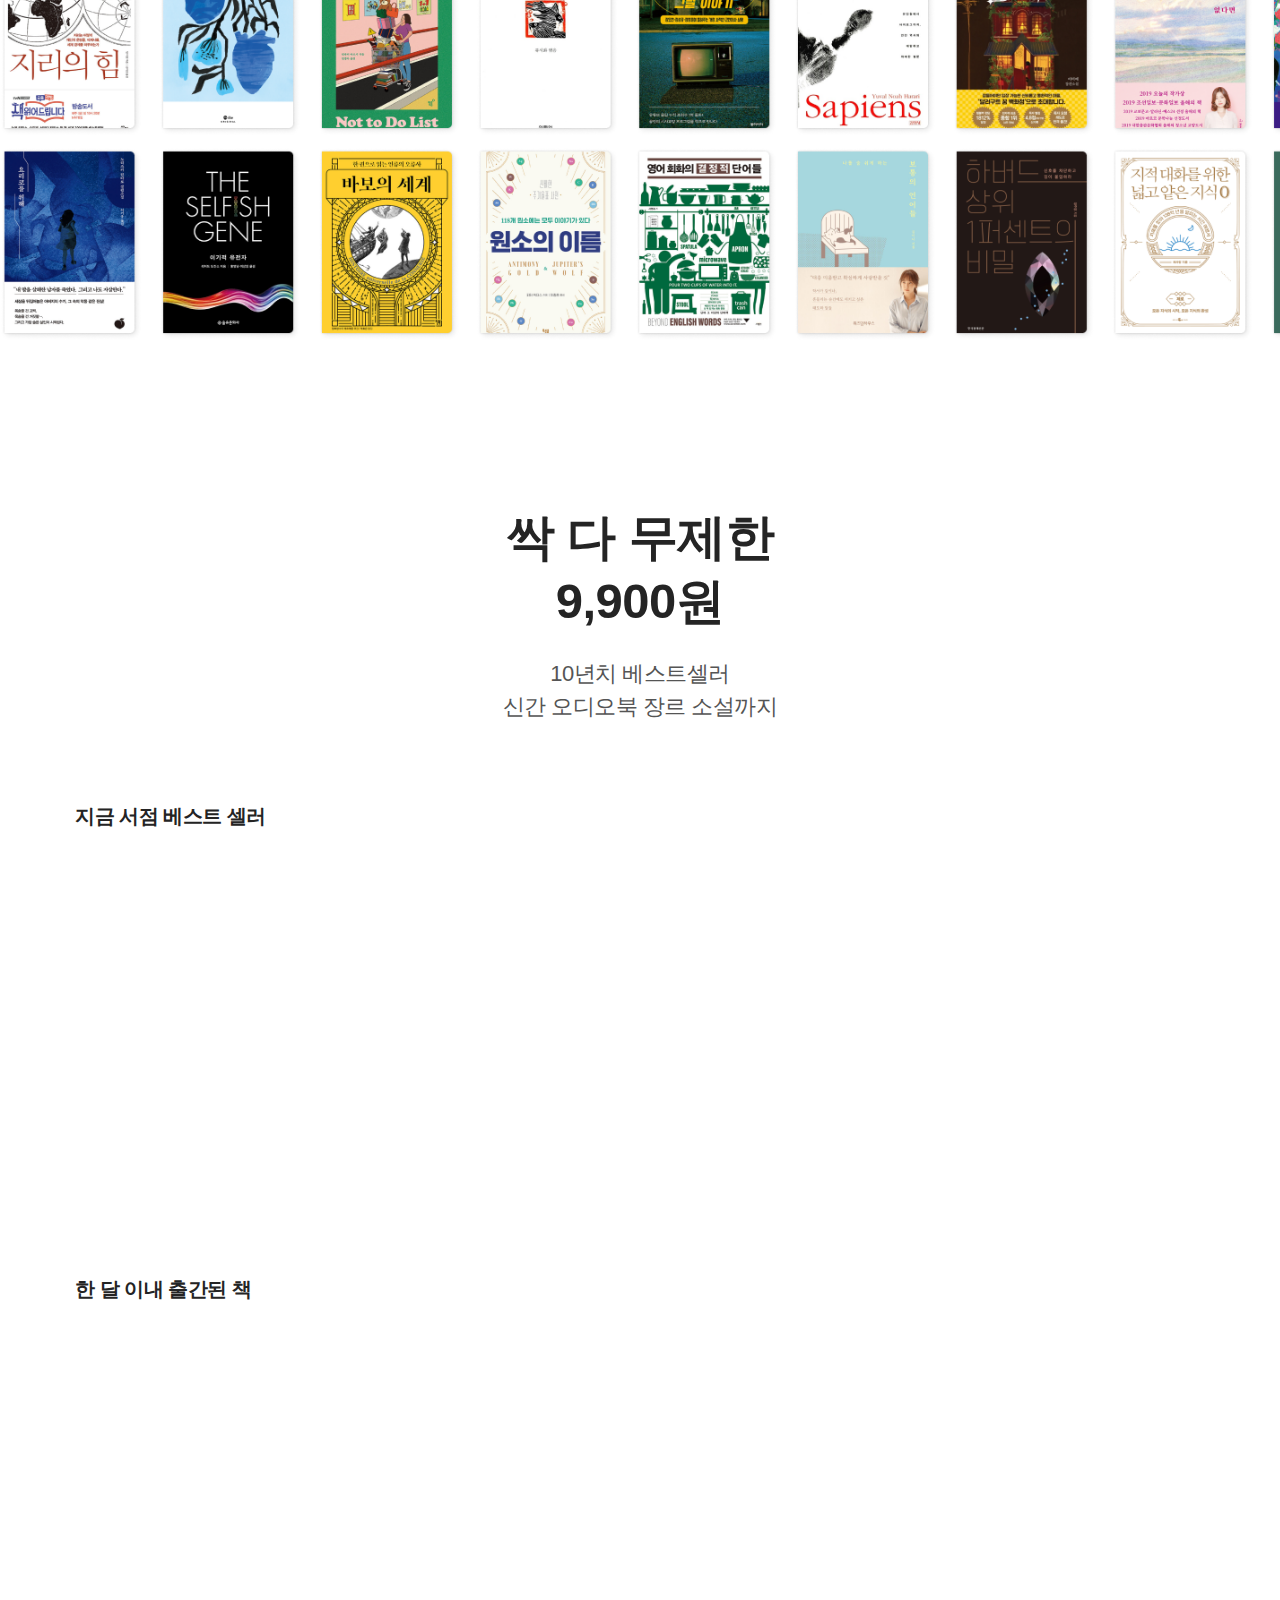
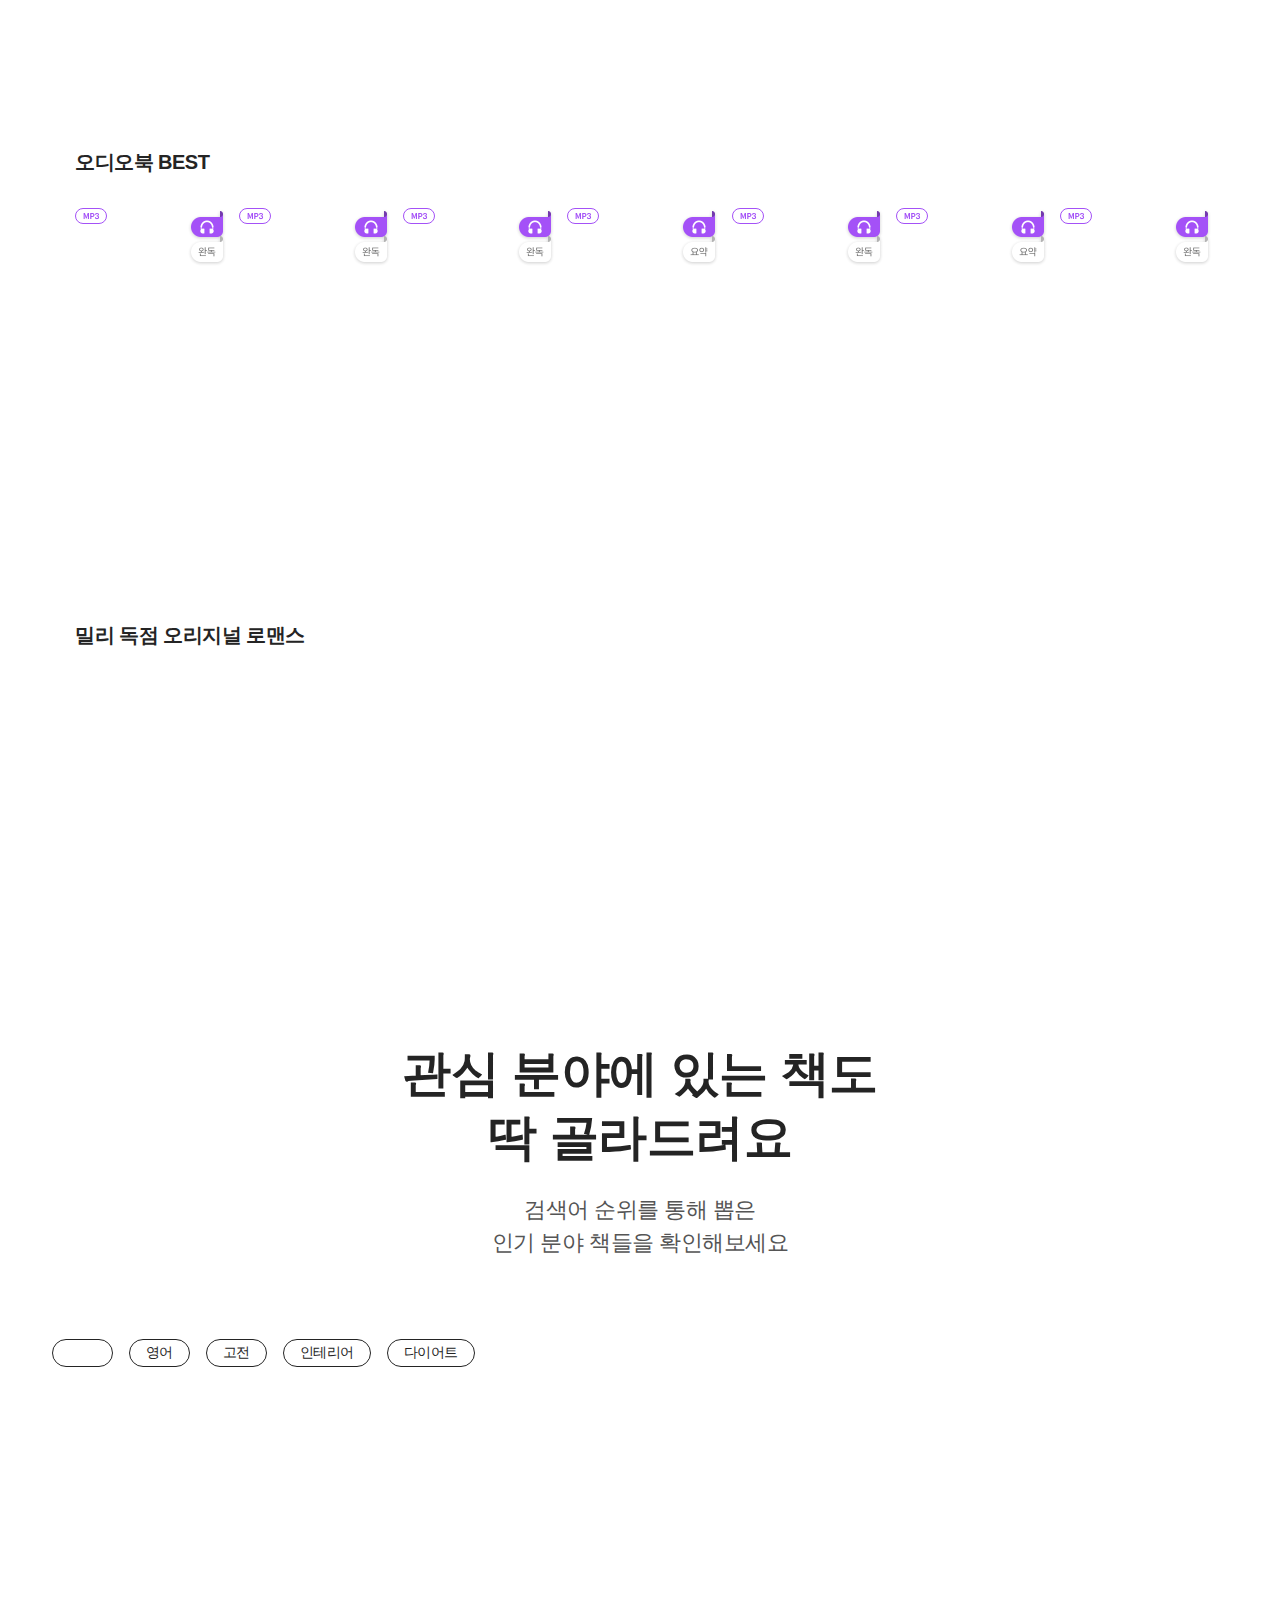
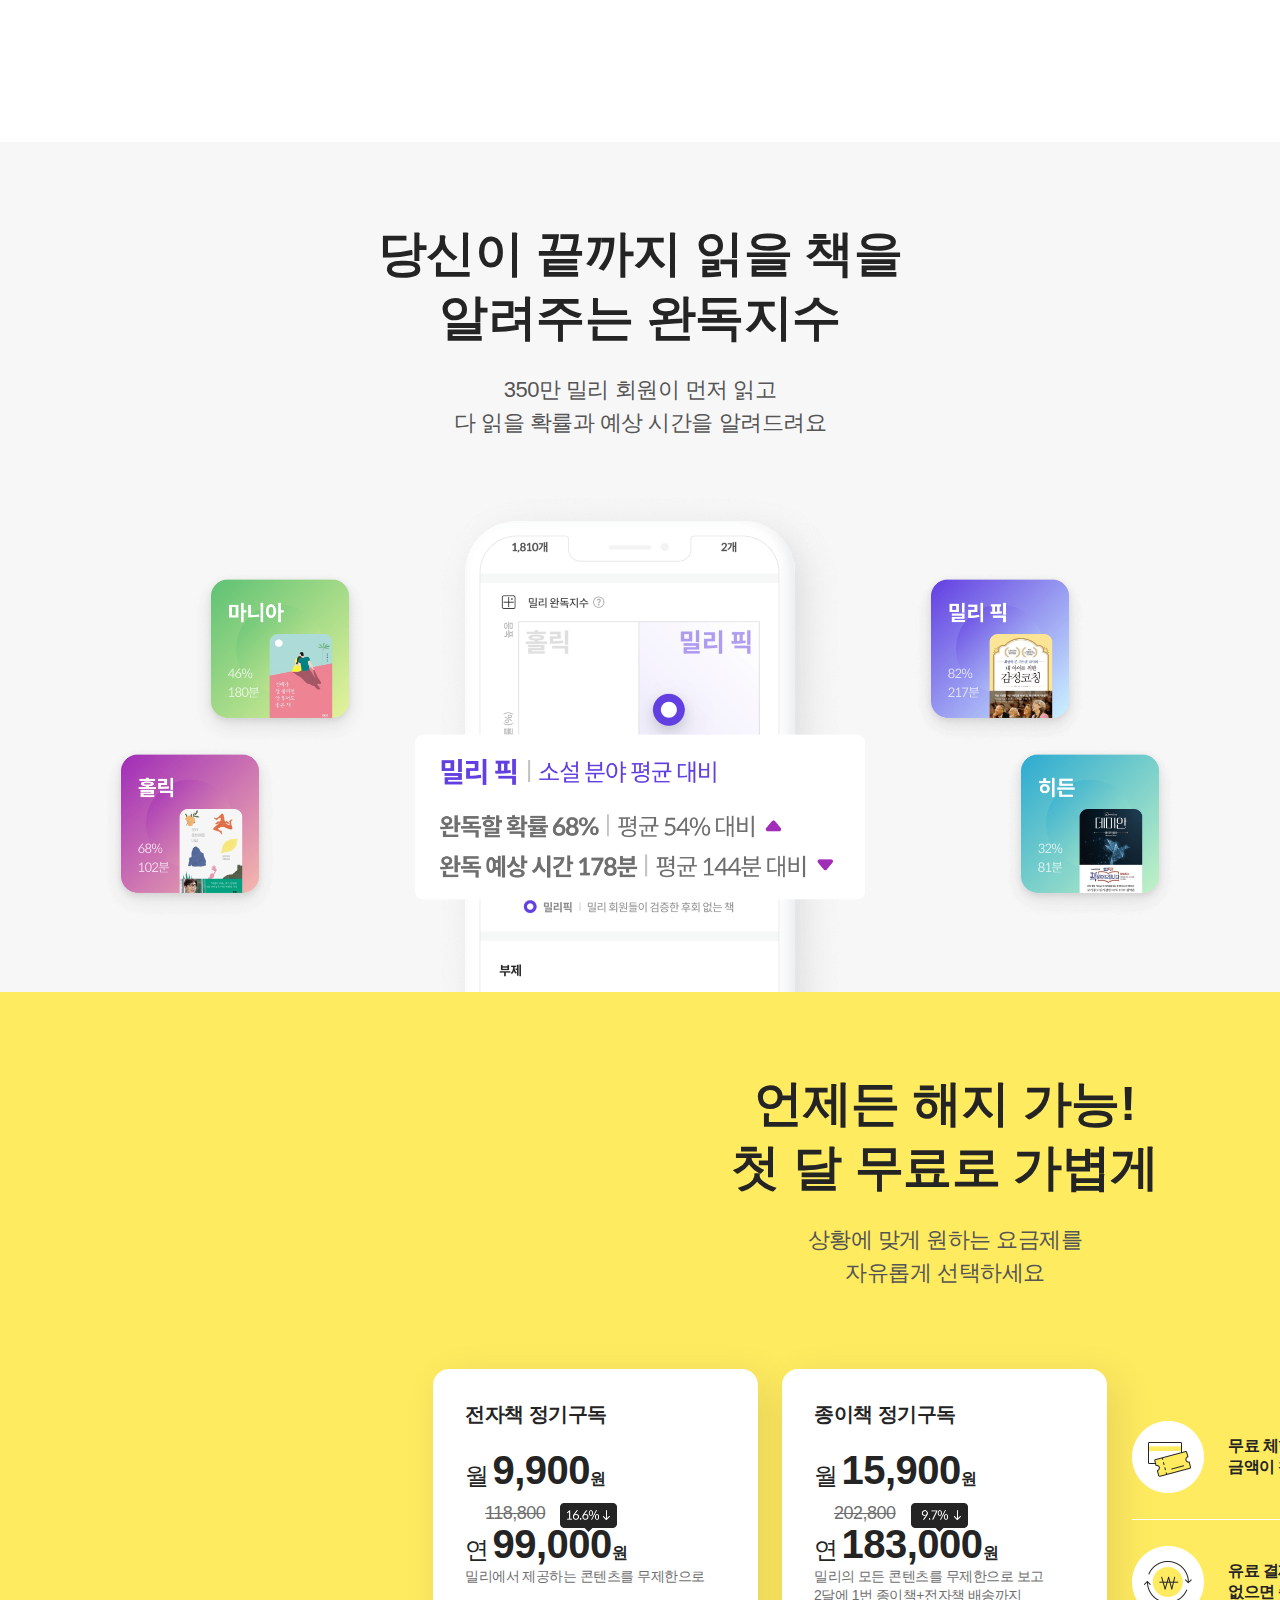
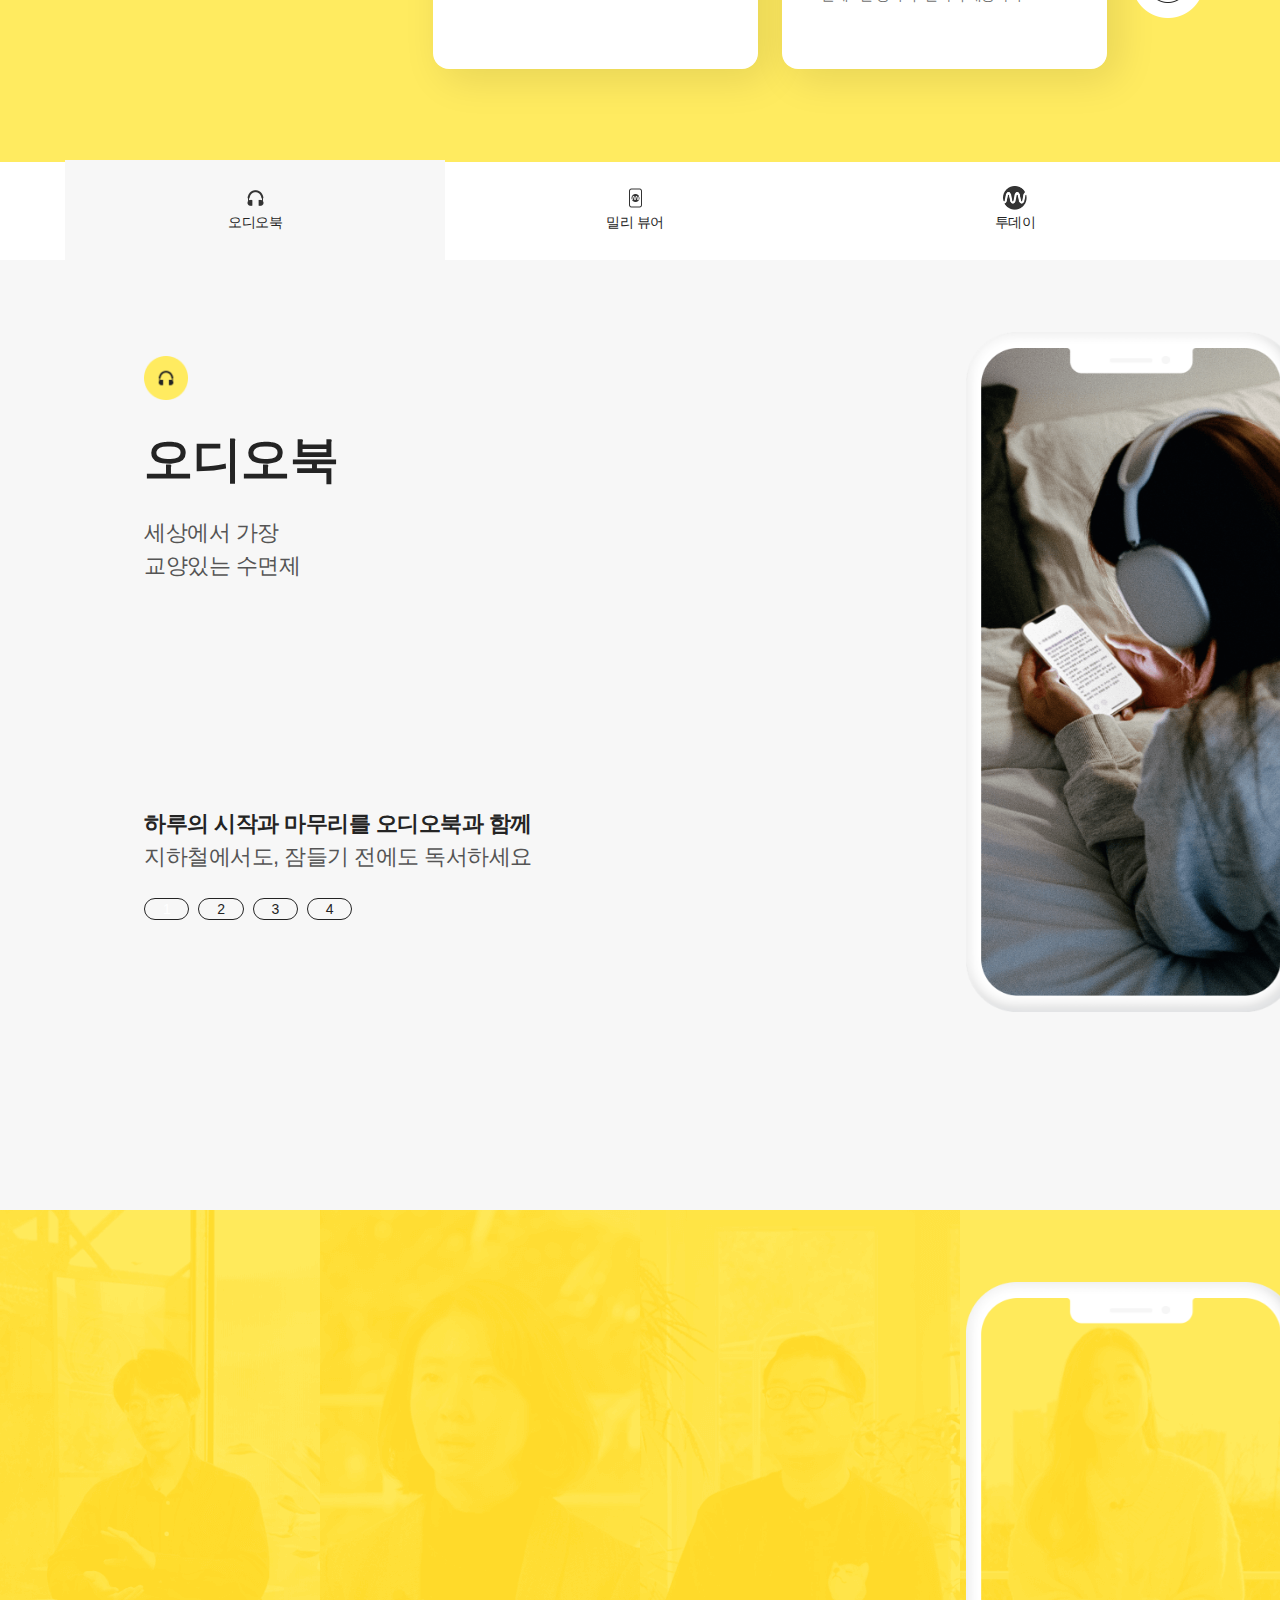
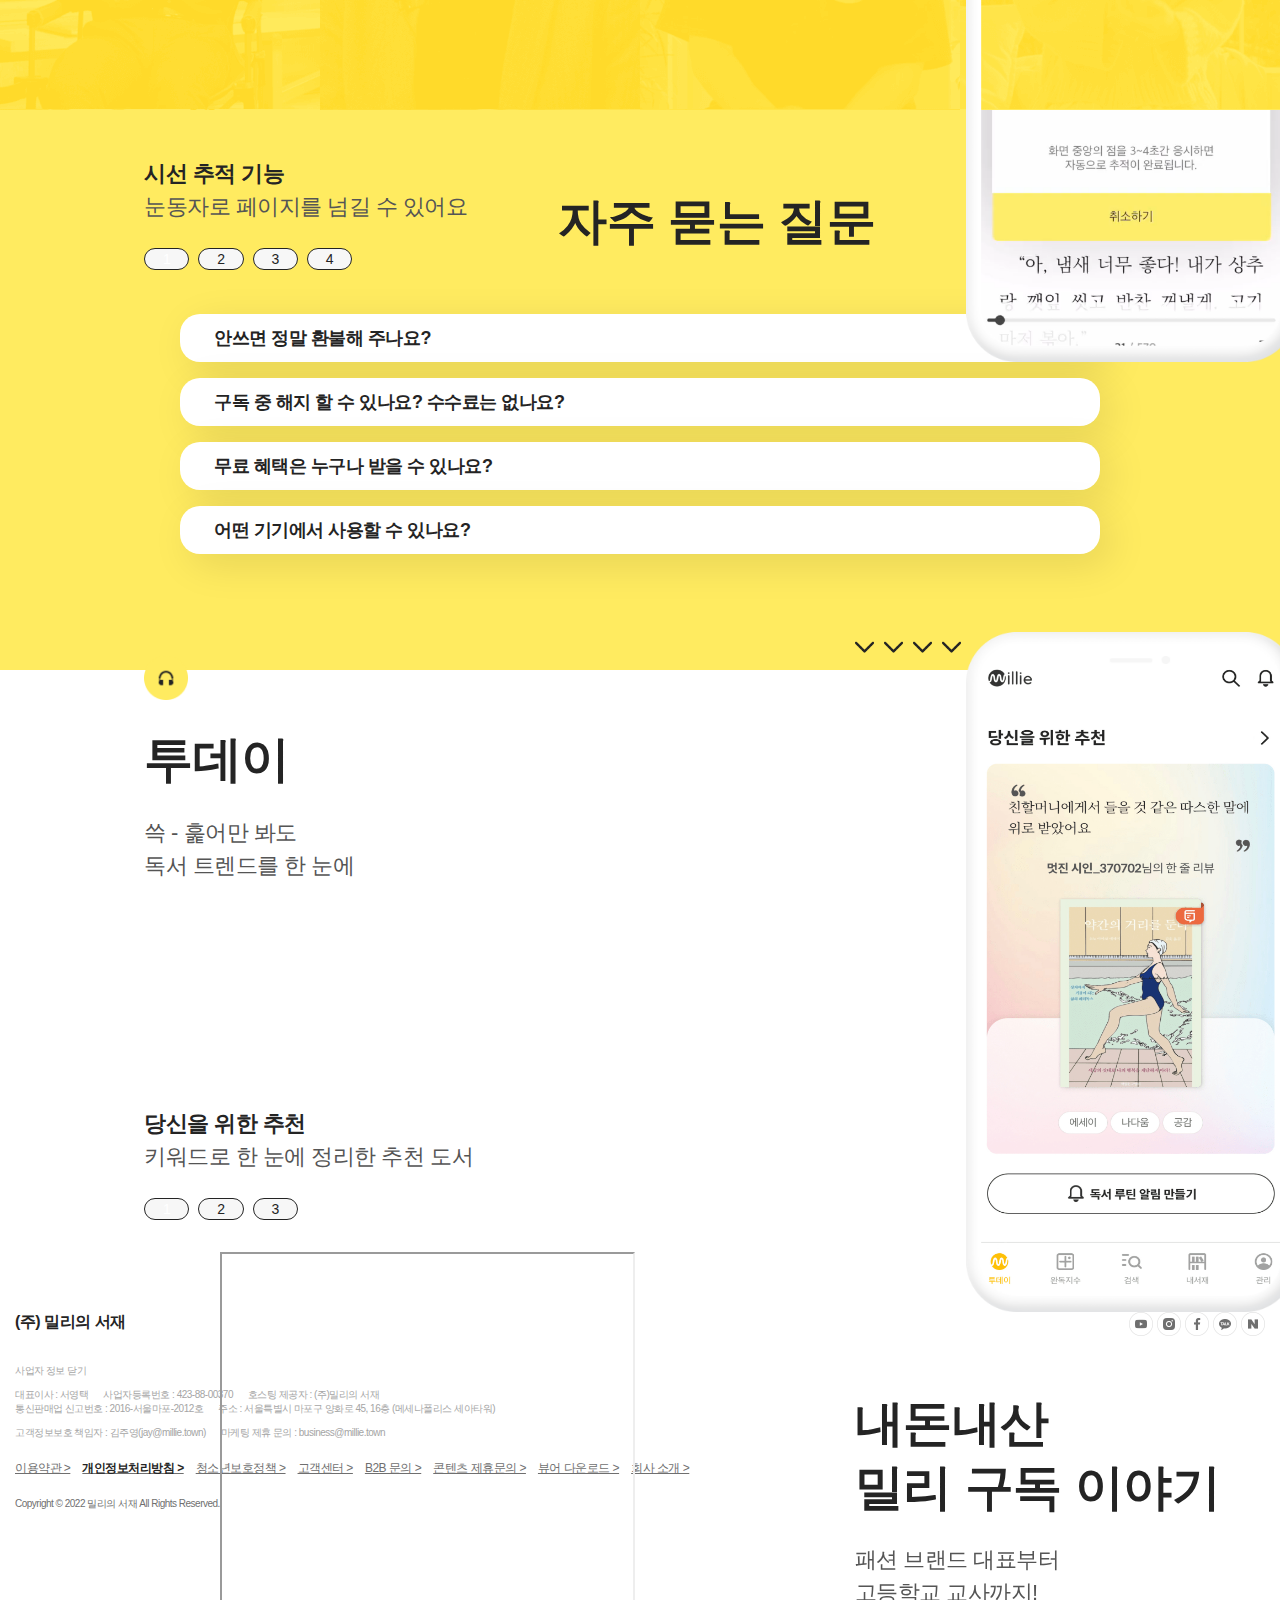
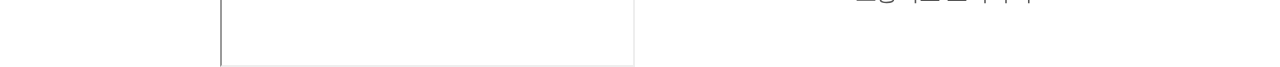
==== commit 579faefd: "07/22" ====
--- a/index.html
+++ b/index.html
@@ -19,13 +19,13 @@
     }
 
     .item {
-        width: 1890px;
+        width: 100%;
         height: 7000px;
         /* background-color: rgb(51, 223, 142); */
     }
 
     .item1 {
-        width: 1890px;
+        width: 100%;
         height: 64px;
         /* background-color: rgb(248, 1, 1); */
         display: flex;
@@ -605,6 +605,122 @@
         background-image: url(img/item9-2.png);
         position: relative;
     }
+
+    #item5 {
+    width: 100%;
+    height: 700px;
+}
+
+#item5 h2 {
+    font-size: 49px;
+    text-align: center;
+    margin-bottom: 24px;
+    line-height: 130%;
+}
+
+#item5 p {
+    font-size: 22px;
+    text-align: center;
+    color: #555;
+    line-height: 150%;
+}
+
+#item5 .item5-1 {
+    width: 1200px;
+    margin: 0 auto;
+    padding-top: 80px;
+    position: relative;
+}
+
+#item5 .item5-1 button {
+    padding: 4px 16px;
+    background-color: #fff;
+    border-radius: 100px;
+    border: 1px solid #242424;
+    font-size: 14px;
+    margin-left: 12px;
+    cursor: pointer;
+}
+
+#item5 .item5-1 ul {
+    width: 1200px;
+    height: 350px;
+    margin: 0 auto;
+    display: flex;
+    justify-content: space-around;
+    align-items: baseline;
+    padding-top: 16px;
+    position: absolute;
+}
+
+#item5 .item5-1 .item5-2 {
+    width: 145px;
+}
+
+#item5 .item5-1 .item5-2 h4 {
+    overflow: hidden;
+    text-overflow: ellipsis;
+    display: -webkit-box;
+    -webkit-box-orient: vertical;
+    -webkit-line-clamp: 2;
+}
+
+#item5 .item5-1 .item5-2 h5 {
+    color: #6f6f6f;
+    font-size: 14px;
+    font-weight: 400;
+    margin-bottom: 3px;
+    overflow: hidden;
+    text-overflow: ellipsis;
+    display: -webkit-box;
+    -webkit-box-orient: vertical;
+    -webkit-line-clamp: 2;
+}
+
+#item5 .item5-1 .item5-2 img {
+    width: 100%;
+}
+
+#item5 .item5-1 .item5-3,
+#item5 .item5-1 .item5-3,
+#item5 .item5-1 .item5-5,
+#item5 .item5-1 .item5-6 {
+    display: none;
+    width: 145px;
+}
+
+#item5 .item5-1 .item5-3 h4,
+#item5 .item5-1 .item5-4 h4,
+#item5 .item5-1 .item5-5 h4,
+#item5 .item5-1 .item5-6 h4 {
+    overflow: hidden;
+    text-overflow: ellipsis;
+    display: -webkit-box;
+    -webkit-box-orient: vertical;
+    -webkit-line-clamp: 2;
+}
+
+#item5 .item5-1 .item5-3 h5,
+#item5 .item5-1 .item5-4 h5,
+#item5 .item5-1 .item5-5 h5,
+#item5 .item5-1 .item5-6 h5 {
+    color: #6f6f6f;
+    font-size: 14px;
+    font-weight: 400;
+    margin-bottom: 3px;
+    overflow: hidden;
+    text-overflow: ellipsis;
+    display: -webkit-box;
+    -webkit-box-orient: vertical;
+    -webkit-line-clamp: 2;
+}
+
+#item5 .item5-1 .item5-3 img,
+#item5 .item5-1 .item5-4 img,
+#item5 .item5-1 .item5-5 img,
+#item5 .item5-1 .item5-6 img {
+    width: 100%;
+}
 </style>
 
 </head>
@@ -641,8 +757,8 @@
 
         <div id="item3">
 
-            <h2>당신을 기다리는 <br> 11만권의 도서</h2>
-            <p>첫 달 무료 구독을 통해 <br> 어떤 도서가 있는지 확인해보세요</p>
+            <h2 id="item3-text1">당신을 기다리는 <br> 11만권의 도서</h2>
+            <p id="item3-text2">첫 달 무료 구독을 통해 <br> 어떤 도서가 있는지 확인해보세요</p>
 
             <div class="slide1"></div>
             <div class="slide2"></div>
@@ -751,66 +867,66 @@
         </div>
 
 
-            <div id="item5">
-                <h2>관심 분야에 있는 책도 <br> 딱 골라드려요</h2>
-                <p>검색어 순위를 통해 뽑은 <br> 인기 분야 책들을 확인해보세요</p>
-                <div class="item5-1">
-                    <button type="button" class="btn_on">주식</button>
-                    <button type="button">영어</button>
-                    <button type="button">고전</button>
-                    <button type="button">인테리어</button>
-                    <button type="button">다이어트</button>
-                    <ul>
-                        <li class="item5-2"></li>
-                        <li class="item5-2"></li>
-                        <li class="item5-2"></li>
-                        <li class="item5-2"></li>
-                        <li class="item5-2"></li>
-                        <li class="item5-2"></li>
-                        <li class="item5-2"></li>
-                    </ul>
-            
-                    <ul>
-                        <li class="item5-3"></li>
-                        <li class="item5-3"></li>
-                        <li class="item5-3"></li>
-                        <li class="item5-3"></li>
-                        <li class="item5-3"></li>
-                        <li class="item5-3"></li>
-                        <li class="item5-3"></li>
-                    </ul>
-            
-                    <ul>
-                        <li class="item5-4"></li>
-                        <li class="item5-4"></li>
-                        <li class="item5-4"></li>
-                        <li class="item5-4"></li>
-                        <li class="item5-4"></li>
-                        <li class="item5-4"></li>
-                        <li class="item5-4"></li>
-                    </ul>
-            
-                    <ul>
-                        <li class="item5-5"></li>
-                        <li class="item5-5"></li>
-                        <li class="item5-5"></li>
-                        <li class="item5-5"></li>
-                        <li class="item5-5"></li>
-                        <li class="item5-5"></li>
-                        <li class="item5-5"></li>
-                    </ul>
-            
-                    <ul>
-                        <li class="item5-6"></li>
-                        <li class="item5-6"></li>
-                        <li class="item5-6"></li>
-                        <li class="item5-6"></li>
-                        <li class="item5-6"></li>
-                        <li class="item5-6"></li>
-                        <li class="item5-6"></li>
-                    </ul>
-                </div>
+        <div id="item5">
+            <h2>관심 분야에 있는 책도 <br> 딱 골라드려요</h2>
+            <p>검색어 순위를 통해 뽑은 <br> 인기 분야 책들을 확인해보세요</p>
+            <div class="item5-1">
+                <button type="button" class="btn_on">주식</button>
+                <button type="button">영어</button>
+                <button type="button">고전</button>
+                <button type="button">인테리어</button>
+                <button type="button">다이어트</button>
+                <ul>
+                    <li class="item5-2"></li>
+                    <li class="item5-2"></li>
+                    <li class="item5-2"></li>
+                    <li class="item5-2"></li>
+                    <li class="item5-2"></li>
+                    <li class="item5-2"></li>
+                    <li class="item5-2"></li>
+                </ul>
+    
+                <ul>
+                    <li class="item5-3"></li>
+                    <li class="item5-3"></li>
+                    <li class="item5-3"></li>
+                    <li class="item5-3"></li>
+                    <li class="item5-3"></li>
+                    <li class="item5-3"></li>
+                    <li class="item5-3"></li>
+                </ul>
+    
+                <ul>
+                    <li class="item5-4"></li>
+                    <li class="item5-4"></li>
+                    <li class="item5-4"></li>
+                    <li class="item5-4"></li>
+                    <li class="item5-4"></li>
+                    <li class="item5-4"></li>
+                    <li class="item5-4"></li>
+                </ul>
+    
+                <ul>
+                    <li class="item5-5"></li>
+                    <li class="item5-5"></li>
+                    <li class="item5-5"></li>
+                    <li class="item5-5"></li>
+                    <li class="item5-5"></li>
+                    <li class="item5-5"></li>
+                    <li class="item5-5"></li>
+                </ul>
+    
+                <ul>
+                    <li class="item5-6"></li>
+                    <li class="item5-6"></li>
+                    <li class="item5-6"></li>
+                    <li class="item5-6"></li>
+                    <li class="item5-6"></li>
+                    <li class="item5-6"></li>
+                    <li class="item5-6"></li>
+                </ul>
             </div>
+        </div>
 
 
         <div id="item6">
@@ -887,7 +1003,7 @@
 
         <div class="item8-1">
             <ul>
-                <li class="item8-1-1">
+                <li class="item8-1-1 tap_on">
                     <img src="img/item8-1.png" alt="">
                     <div>오디오북</div>
                 </li>
@@ -923,14 +1039,14 @@
                                 <img src="img/item8-6.png" alt="">
                             </div>
                             <div class="phone_screen2 s_s">
-                                <video src="img/index/audiobook02.mp4" autoplay="autoplay" preload="auto" muted="muted"
+                                <video src="img/item8-7.mp4" autoplay="autoplay" preload="auto" muted="muted"
                                     loop="loop" style="width: 330px;"></video>
                             </div>
                             <div class="phone_screen3 s_s">
-                                <img src="img/index/audiobook03.png" alt="">
+                                <img src="img/item8-8.png" alt="">
                             </div>
                             <div class="phone_screen4 s_s">
-                                <img src="img/index/audiobook04.png" alt="">
+                                <img src="img/item8-9.png" alt="">
                             </div>
                         </div>
                     </div>
@@ -938,7 +1054,7 @@
 
                 <div class="item8-2 cw_2">
                     <div class="item8-2-1">
-                        <img src="img/index/viewer-icon.png" alt="-icon">
+                        <img src="img/item8-4.png" alt="-icon">
                         <h2>밀리뷰어</h2>
                         <p>독서를 위한 가장 <br> 완벽한 도구</p>
                         <p class="ment"><b>시선 추적 기능</b> <br> 눈동자로 페이지를 넘길 수 있어요</p>
@@ -947,23 +1063,23 @@
                         <button type="button" class="screen_btn3">3</button>
                         <button type="button" class="screen_btn4">4</button>
                     </div>
-                    <div class="item8-2-2"><img src="img/index/contents_phone.png" alt=""></div>
+                    <div class="item8-2-2"><img src="img/item8-5.png" alt=""></div>
 
                     <div class="item8-5">
                         <div class="item8-5-1">
                             <div class="phone_screen1 s_s">
-                                <video src="img/index/viewer01.mp4" autoplay="autoplay" preload="auto" muted="muted"
+                                <video src="img/item8-10.mp4" autoplay="autoplay" preload="auto" muted="muted"
                                     loop="loop" style="width: 330px;"></video>
                             </div>
                             <div class="phone_screen2 s_s">
-                                <img src="img/index/viewer02.png" alt="">
+                                <img src="img/item8-11.png" alt="">
                             </div>
                             <div class="phone_screen3 s_s">
-                                <video src="img/index/viewer03.mp4" autoplay="autoplay" preload="auto" muted="muted"
+                                <video src="img/item8-12.mp4" autoplay="autoplay" preload="auto" muted="muted"
                                     loop="loop" style="width: 330px;"></video>
                             </div>
                             <div class="phone_screen4 s_s">
-                                <video src="img/index/viewer04.mp4" autoplay="autoplay" preload="auto" muted="muted"
+                                <video src="img/item8-13.mp4" autoplay="autoplay" preload="auto" muted="muted"
                                     loop="loop" style="width: 330px;"></video>
                             </div>
                         </div>
@@ -972,7 +1088,7 @@
 
                 <div class="item8-2 cw_3">
                     <div class="item8-2-1">
-                        <img src="img/index/today-icon.png" alt="">
+                        <img src="img/item8-4.png" alt="">
                         <h2>투데이</h2>
                         <p>쓱 - 훑어만 봐도 <br> 독서 트렌드를 한 눈에</p>
                         <p class="ment"><b>당신을 위한 추천</b> <br> 키워드로 한 눈에 정리한 추천 도서</p>
@@ -980,18 +1096,18 @@
                         <button type="button" class="screen_btn2">2</button>
                         <button type="button" class="screen_btn3">3</button>
                     </div>
-                    <div class="item8-2-2"><img src="img/index/contents_phone.png" alt=""></div>
+                    <div class="item8-2-2"><img src="img/item8-5.png" alt=""></div>
 
                     <div class="item8-5">
                         <div class="item8-5-1">
                             <div class="phone_screen1 s_s">
-                                <img src="img/index/today01.png" alt="">
+                                <img src="img/item8-15.png" alt="">
                             </div>
                             <div class="phone_screen2 s_s">
-                                <img src="img/index/today02.png" alt="">
+                                <img src="img/item8-16.png" alt="">
                             </div>
                             <div class="phone_screen3 s_s">
-                                <img src="img/index/today03.png" alt="">
+                                <img src="img/item8-17.png" alt="">
                             </div>
                         </div>
                     </div>
@@ -1109,6 +1225,7 @@
             <button type="button"><b>첫 달 무료</b>로 독서 시작하기</button>
         </div>
     <script src="js/bb.js"></script>
+    <script></script>
 </body>
 
 </html>--- a/css/aa.css
+++ b/css/aa.css
@@ -3,6 +3,13 @@
         padding: 0;
         box-sizing: border-box;
         color: #242424;
+        font-family: "Noto Sans KR", sans-serif;
+        letter-spacing: -0.5px;
+    }
+
+    .btn_on {
+        background-color: #242424;
+        color: #fff;
     }
 
     ul,
@@ -12,13 +19,13 @@
     }
 
     .item {
-        width: 1890px;
+        width: 100%;
         height: 7000px;
         /* background-color: rgb(51, 223, 142); */
     }
 
     .item1 {
-        width: 1890px;
+        width: 100%;
         height: 64px;
         /* background-color: rgb(248, 1, 1); */
         display: flex;
@@ -323,195 +330,195 @@
     }
 
     .item4 {
-        width: 1890px;
+        width: 100%;
         height: 2216px;
     }
 
-        section {
-            width: 100%;
-            height: 2300px;
-            padding-top: 80px;
-        }
-    
-        section h2 {
-            font-size: 49px;
-            text-align: center;
-            margin-bottom: 24px;
-            line-height: 130%;
-        }
-    
-        section p {
-            font-size: 22px;
-            text-align: center;
-            color: #555;
-            line-height: 150%;
-        }
-    
-        section .list1,
-        section .list2,
-        section .list3,
-        section .list4 {
-            margin-top: 80px;
-        }
-    
-        section .list1 h3,
-        section .list2 h3,
-        section .list3 h3,
-        section .list4 h3 {
-            width: 1130px;
-            margin: 0 auto;
-            font-size: 20px;
-            margin-bottom: 16px;
-        }
-    
-        section .list1 ul,
-        section .list2 ul,
-        section .list3 ul,
-        section .list4 ul {
-            width: 1150px;
-            height: 350px;
-            margin: 0 auto;
-            display: flex;
-            justify-content: space-around;
-            align-items: baseline;
-            padding-top: 16px;
-        }
-    
-        section .list1 .box1,
-        section .list1 .box2,
-        section .list1 .box3,
-        section .list1 .box4,
-        section .list2 .box1,
-        section .list2 .box2,
-        section .list2 .box3,
-        section .list2 .box4,
-        section .list3 .box1,
-        section .list3 .box2,
-        section .list3 .box3,
-        section .list3 .box4,
-        section .list4 .box1,
-        section .list4 .box2,
-        section .list4 .box3,
-        section .list4 .box4 {
-            width: 145px;
-            position: relative;
-        }
-    
-        section .list1 .box1 h4,
-        section .list1 .box2 h4,
-        section .list1 .box3 h4,
-        section .list1 .box4 h4,
-        section .list2 .box1 h4,
-        section .list2 .box2 h4,
-        section .list2 .box3 h4,
-        section .list2 .box4 h4,
-        section .list3 .box1 h4,
-        section .list3 .box2 h4,
-        section .list3 .box3 h4,
-        section .list3 .box4 h4,
-        section .list4 .box1 h4,
-        section .list4 .box2 h4,
-        section .list4 .box3 h4,
-        section .list4 .box4 h4 {
-            overflow: hidden;
-            text-overflow: ellipsis;
-            display: -webkit-box;
-            -webkit-box-orient: vertical;
-            -webkit-line-clamp: 2;
-        }
-    
-        section .list1 .box1 h5,
-        section .list1 .box2 h5,
-        section .list1 .box3 h5,
-        section .list1 .box4 h5,
-        section .list2 .box1 h5,
-        section .list2 .box2 h5,
-        section .list2 .box3 h5,
-        section .list2 .box4 h5,
-        section .list3 .box1 h5,
-        section .list3 .box2 h5,
-        section .list3 .box3 h5,
-        section .list3 .box4 h5,
-        section .list4 .box1 h5,
-        section .list4 .box2 h5,
-        section .list4 .box3 h5,
-        section .list4 .box4 h5 {
-            color: #6f6f6f;
-            font-size: 14px;
-            font-weight: 400;
-            margin-bottom: 3px;
-            overflow: hidden;
-            text-overflow: ellipsis;
-            display: -webkit-box;
-            -webkit-box-orient: vertical;
-            -webkit-line-clamp: 2;
-        }
-    
-        section .list1 .box1>img,
-        section .list1 .box2>img,
-        section .list1 .box3>img,
-        section .list1 .box4>img,
-        section .list2 .box1>img,
-        section .list2 .box2>img,
-        section .list2 .box3>img,
-        section .list2 .box4>img,
-        section .list3 .box1>img,
-        section .list3 .box2>img,
-        section .list3 .box3>img,
-        section .list3 .box4>img,
-        section .list4 .box1>img,
-        section .list4 .box2>img,
-        section .list4 .box3>img,
-        section .list4 .box4>img {
-            width: 100%;
-            padding-bottom: 10px;
-        }
-    
-        section .list1 .box1 .badge img,
-        section .list1 .box2 .badge img,
-        section .list1 .box3 .badge img,
-        section .list1 .box4 .badge img,
-        section .list2 .box1 .badge img,
-        section .list2 .box2 .badge img,
-        section .list2 .box3 .badge img,
-        section .list2 .box4 .badge img,
-        section .list3 .box1 .badge img,
-        section .list3 .box2 .badge img,
-        section .list3 .box3 .badge img,
-        section .list3 .box4 .badge img,
-        section .list4 .box1 .badge img,
-        section .list4 .box2 .badge img,
-        section .list4 .box3 .badge img,
-        section .list4 .box4 .badge img {
-            width: 40px;
-            height: 34px;
-            position: absolute;
-            top: 0;
-            right: -7px;
-        }
-    
-        section .list1 .box1 .badge img:nth-of-type(2),
-        section .list1 .box2 .badge img:nth-of-type(2),
-        section .list1 .box3 .badge img:nth-of-type(2),
-        section .list1 .box4 .badge img:nth-of-type(2),
-        section .list2 .box1 .badge img:nth-of-type(2),
-        section .list2 .box2 .badge img:nth-of-type(2),
-        section .list2 .box3 .badge img:nth-of-type(2),
-        section .list2 .box4 .badge img:nth-of-type(2),
-        section .list3 .box1 .badge img:nth-of-type(2),
-        section .list3 .box2 .badge img:nth-of-type(2),
-        section .list3 .box3 .badge img:nth-of-type(2),
-        section .list3 .box4 .badge img:nth-of-type(2),
-        section .list4 .box1 .badge img:nth-of-type(2),
-        section .list4 .box2 .badge img:nth-of-type(2),
-        section .list4 .box3 .badge img:nth-of-type(2),
-        section .list4 .box4 .badge img:nth-of-type(2) {
-            width: 40px;
-            height: 34px;
-            position: absolute;
-            top: 25px;
-            right: -7px;
-        }
+    section {
+        width: 100%;
+        height: 2300px;
+        padding-top: 80px;
+    }
+
+    section h2 {
+        font-size: 49px;
+        text-align: center;
+        margin-bottom: 24px;
+        line-height: 130%;
+    }
+
+    section p {
+        font-size: 22px;
+        text-align: center;
+        color: #555;
+        line-height: 150%;
+    }
+
+    section .list1,
+    section .list2,
+    section .list3,
+    section .list4 {
+        margin-top: 80px;
+    }
+
+    section .list1 h3,
+    section .list2 h3,
+    section .list3 h3,
+    section .list4 h3 {
+        width: 1130px;
+        margin: 0 auto;
+        font-size: 20px;
+        margin-bottom: 16px;
+    }
+
+    section .list1 ul,
+    section .list2 ul,
+    section .list3 ul,
+    section .list4 ul {
+        width: 1150px;
+        height: 350px;
+        margin: 0 auto;
+        display: flex;
+        justify-content: space-around;
+        align-items: baseline;
+        padding-top: 16px;
+    }
+
+    section .list1 .box1,
+    section .list1 .box2,
+    section .list1 .box3,
+    section .list1 .box4,
+    section .list2 .box1,
+    section .list2 .box2,
+    section .list2 .box3,
+    section .list2 .box4,
+    section .list3 .box1,
+    section .list3 .box2,
+    section .list3 .box3,
+    section .list3 .box4,
+    section .list4 .box1,
+    section .list4 .box2,
+    section .list4 .box3,
+    section .list4 .box4 {
+        width: 145px;
+        position: relative;
+    }
+
+    section .list1 .box1 h4,
+    section .list1 .box2 h4,
+    section .list1 .box3 h4,
+    section .list1 .box4 h4,
+    section .list2 .box1 h4,
+    section .list2 .box2 h4,
+    section .list2 .box3 h4,
+    section .list2 .box4 h4,
+    section .list3 .box1 h4,
+    section .list3 .box2 h4,
+    section .list3 .box3 h4,
+    section .list3 .box4 h4,
+    section .list4 .box1 h4,
+    section .list4 .box2 h4,
+    section .list4 .box3 h4,
+    section .list4 .box4 h4 {
+        overflow: hidden;
+        text-overflow: ellipsis;
+        display: -webkit-box;
+        -webkit-box-orient: vertical;
+        -webkit-line-clamp: 2;
+    }
+
+    section .list1 .box1 h5,
+    section .list1 .box2 h5,
+    section .list1 .box3 h5,
+    section .list1 .box4 h5,
+    section .list2 .box1 h5,
+    section .list2 .box2 h5,
+    section .list2 .box3 h5,
+    section .list2 .box4 h5,
+    section .list3 .box1 h5,
+    section .list3 .box2 h5,
+    section .list3 .box3 h5,
+    section .list3 .box4 h5,
+    section .list4 .box1 h5,
+    section .list4 .box2 h5,
+    section .list4 .box3 h5,
+    section .list4 .box4 h5 {
+        color: #6f6f6f;
+        font-size: 14px;
+        font-weight: 400;
+        margin-bottom: 3px;
+        overflow: hidden;
+        text-overflow: ellipsis;
+        display: -webkit-box;
+        -webkit-box-orient: vertical;
+        -webkit-line-clamp: 2;
+    }
+
+    section .list1 .box1>img,
+    section .list1 .box2>img,
+    section .list1 .box3>img,
+    section .list1 .box4>img,
+    section .list2 .box1>img,
+    section .list2 .box2>img,
+    section .list2 .box3>img,
+    section .list2 .box4>img,
+    section .list3 .box1>img,
+    section .list3 .box2>img,
+    section .list3 .box3>img,
+    section .list3 .box4>img,
+    section .list4 .box1>img,
+    section .list4 .box2>img,
+    section .list4 .box3>img,
+    section .list4 .box4>img {
+        width: 100%;
+        padding-bottom: 10px;
+    }
+
+    section .list1 .box1 .badge img,
+    section .list1 .box2 .badge img,
+    section .list1 .box3 .badge img,
+    section .list1 .box4 .badge img,
+    section .list2 .box1 .badge img,
+    section .list2 .box2 .badge img,
+    section .list2 .box3 .badge img,
+    section .list2 .box4 .badge img,
+    section .list3 .box1 .badge img,
+    section .list3 .box2 .badge img,
+    section .list3 .box3 .badge img,
+    section .list3 .box4 .badge img,
+    section .list4 .box1 .badge img,
+    section .list4 .box2 .badge img,
+    section .list4 .box3 .badge img,
+    section .list4 .box4 .badge img {
+        width: 40px;
+        height: 34px;
+        position: absolute;
+        top: 0;
+        right: -7px;
+    }
+
+    section .list1 .box1 .badge img:nth-of-type(2),
+    section .list1 .box2 .badge img:nth-of-type(2),
+    section .list1 .box3 .badge img:nth-of-type(2),
+    section .list1 .box4 .badge img:nth-of-type(2),
+    section .list2 .box1 .badge img:nth-of-type(2),
+    section .list2 .box2 .badge img:nth-of-type(2),
+    section .list2 .box3 .badge img:nth-of-type(2),
+    section .list2 .box4 .badge img:nth-of-type(2),
+    section .list3 .box1 .badge img:nth-of-type(2),
+    section .list3 .box2 .badge img:nth-of-type(2),
+    section .list3 .box3 .badge img:nth-of-type(2),
+    section .list3 .box4 .badge img:nth-of-type(2),
+    section .list4 .box1 .badge img:nth-of-type(2),
+    section .list4 .box2 .badge img:nth-of-type(2),
+    section .list4 .box3 .badge img:nth-of-type(2),
+    section .list4 .box4 .badge img:nth-of-type(2) {
+        width: 40px;
+        height: 34px;
+        position: absolute;
+        top: 25px;
+        right: -7px;
+    }
 
     /* .item5 {
         width: 1890px;
@@ -635,7 +642,7 @@
     }
 
     .item7 {
-        width: 1890px;
+        width: 100%;
         height: 768px;
         background-color: #ffeb60
     }
@@ -802,14 +809,22 @@
         font-size: 14px;
     }
 
+    .tap_on {
+        background-color: #f7f7f7;
+    }
+
+    .item8-1 .item8-1-1 .item8-2 cw_1 .item-2 cw_2 .item8-2 cw_3 .tab-wrap ul li.active[data-v-003e81a0] {
+        background-color: #f7f7f7;
+    }
+
     #item8 {
         width: 100%;
         height: 950px;
         background-color: #f7f7f7;
     }
 
-    #item8 .cw_2,
-    #item8 .cw_3 {
+    #item8-1 .cw_2,
+    #item8-1 .cw_3 {
         display: none;
     }
 
@@ -964,13 +979,13 @@
     }
 
     .itme8-1 {
-        width: 1890px;
+        width: 100%;
         height: 105px;
         ;
     }
 
     .item9 {
-        width: 1890px;
+        width: 100%;
         height: 655px;
         background-image: url();
         background-repeat: no-repeat;
@@ -1015,7 +1030,7 @@
     }
 
     .item10 {
-        width: 1890px;
+        width: 100%;
         height: 567px;
         background-color: rgb(89, 110, 13);
     }
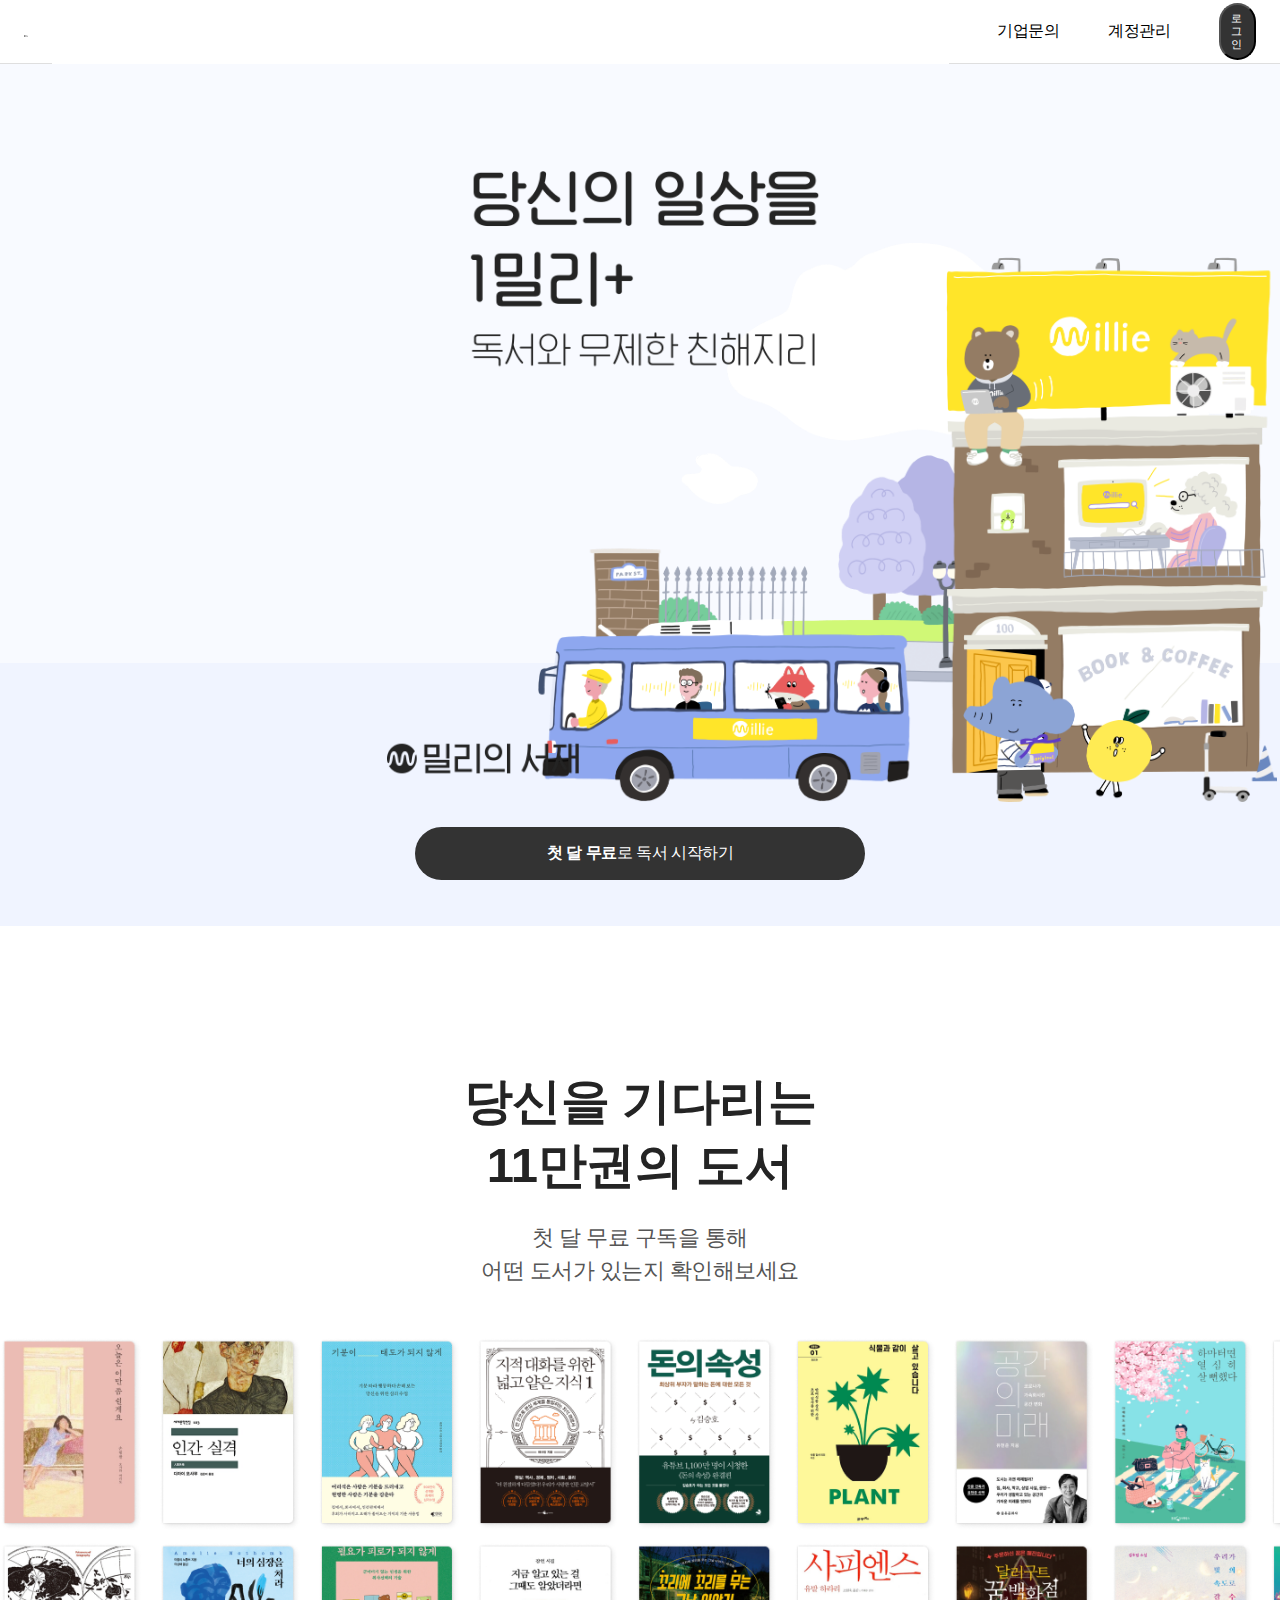
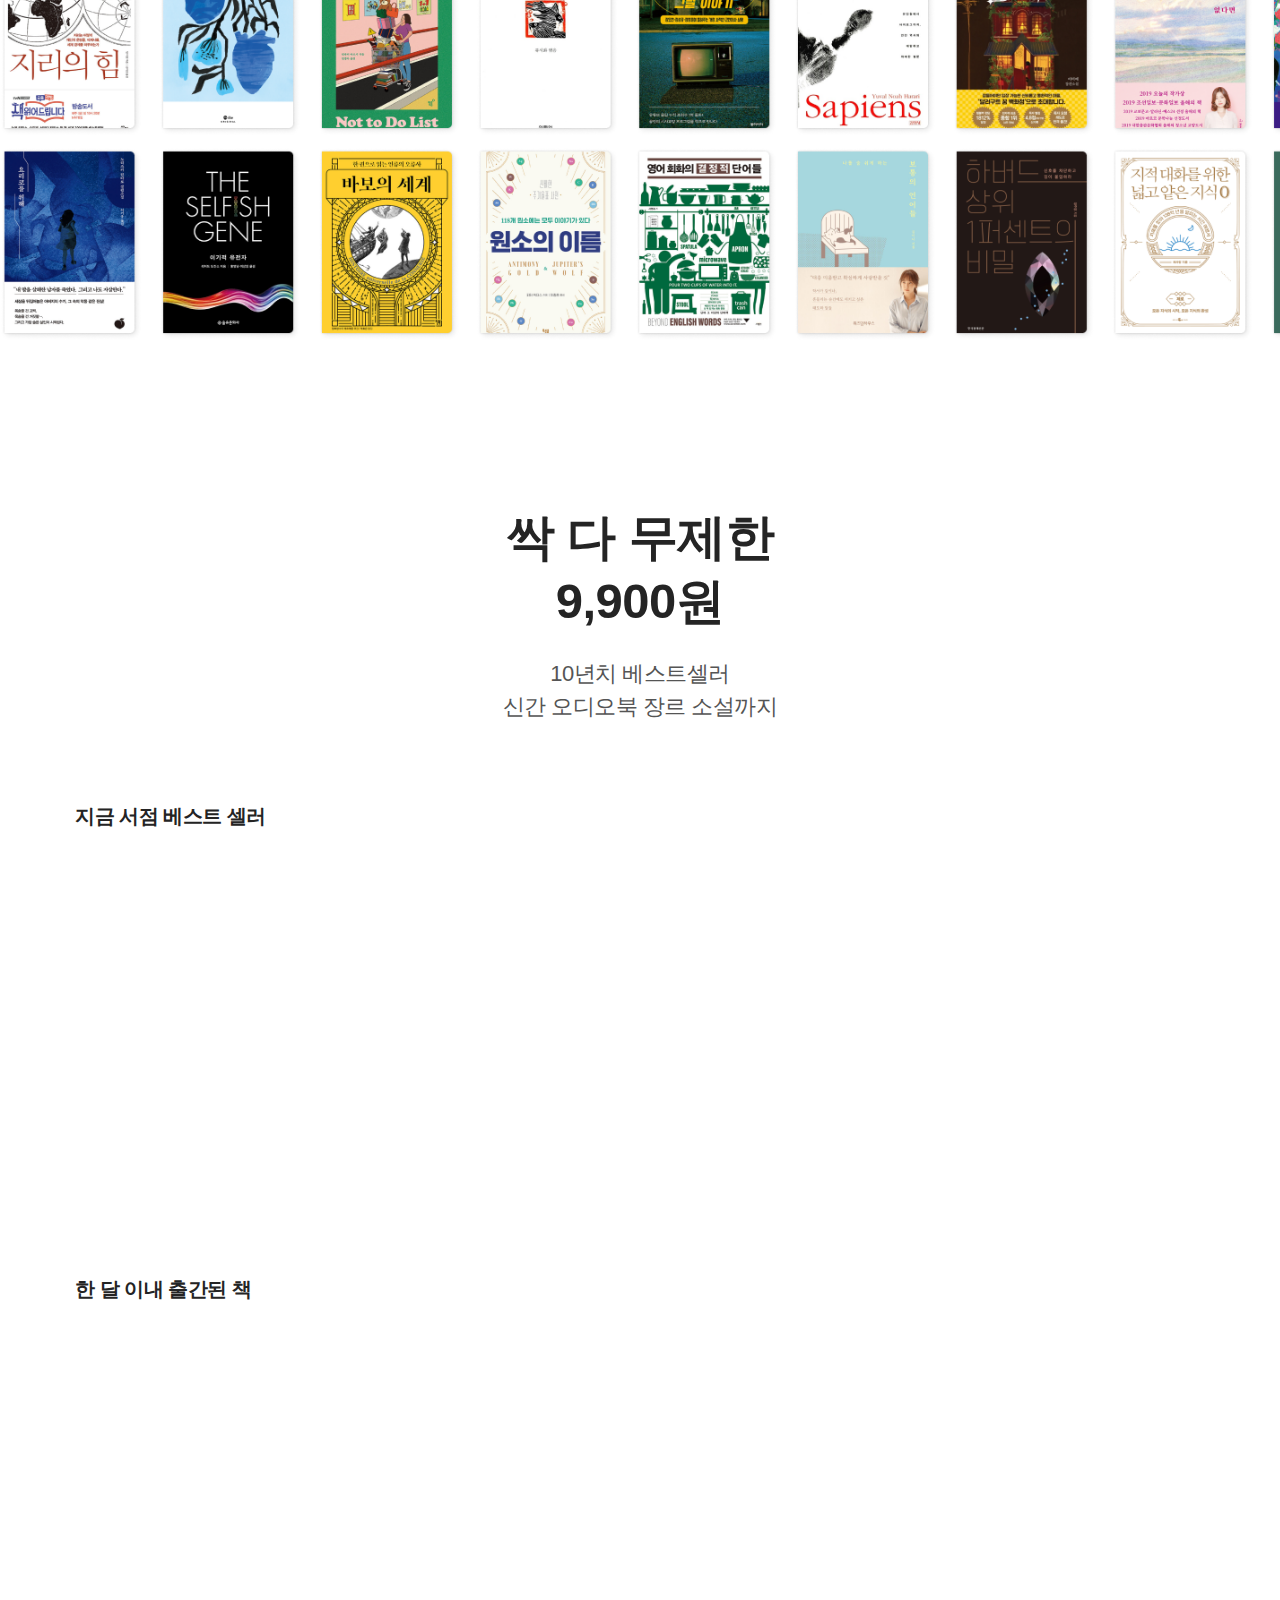
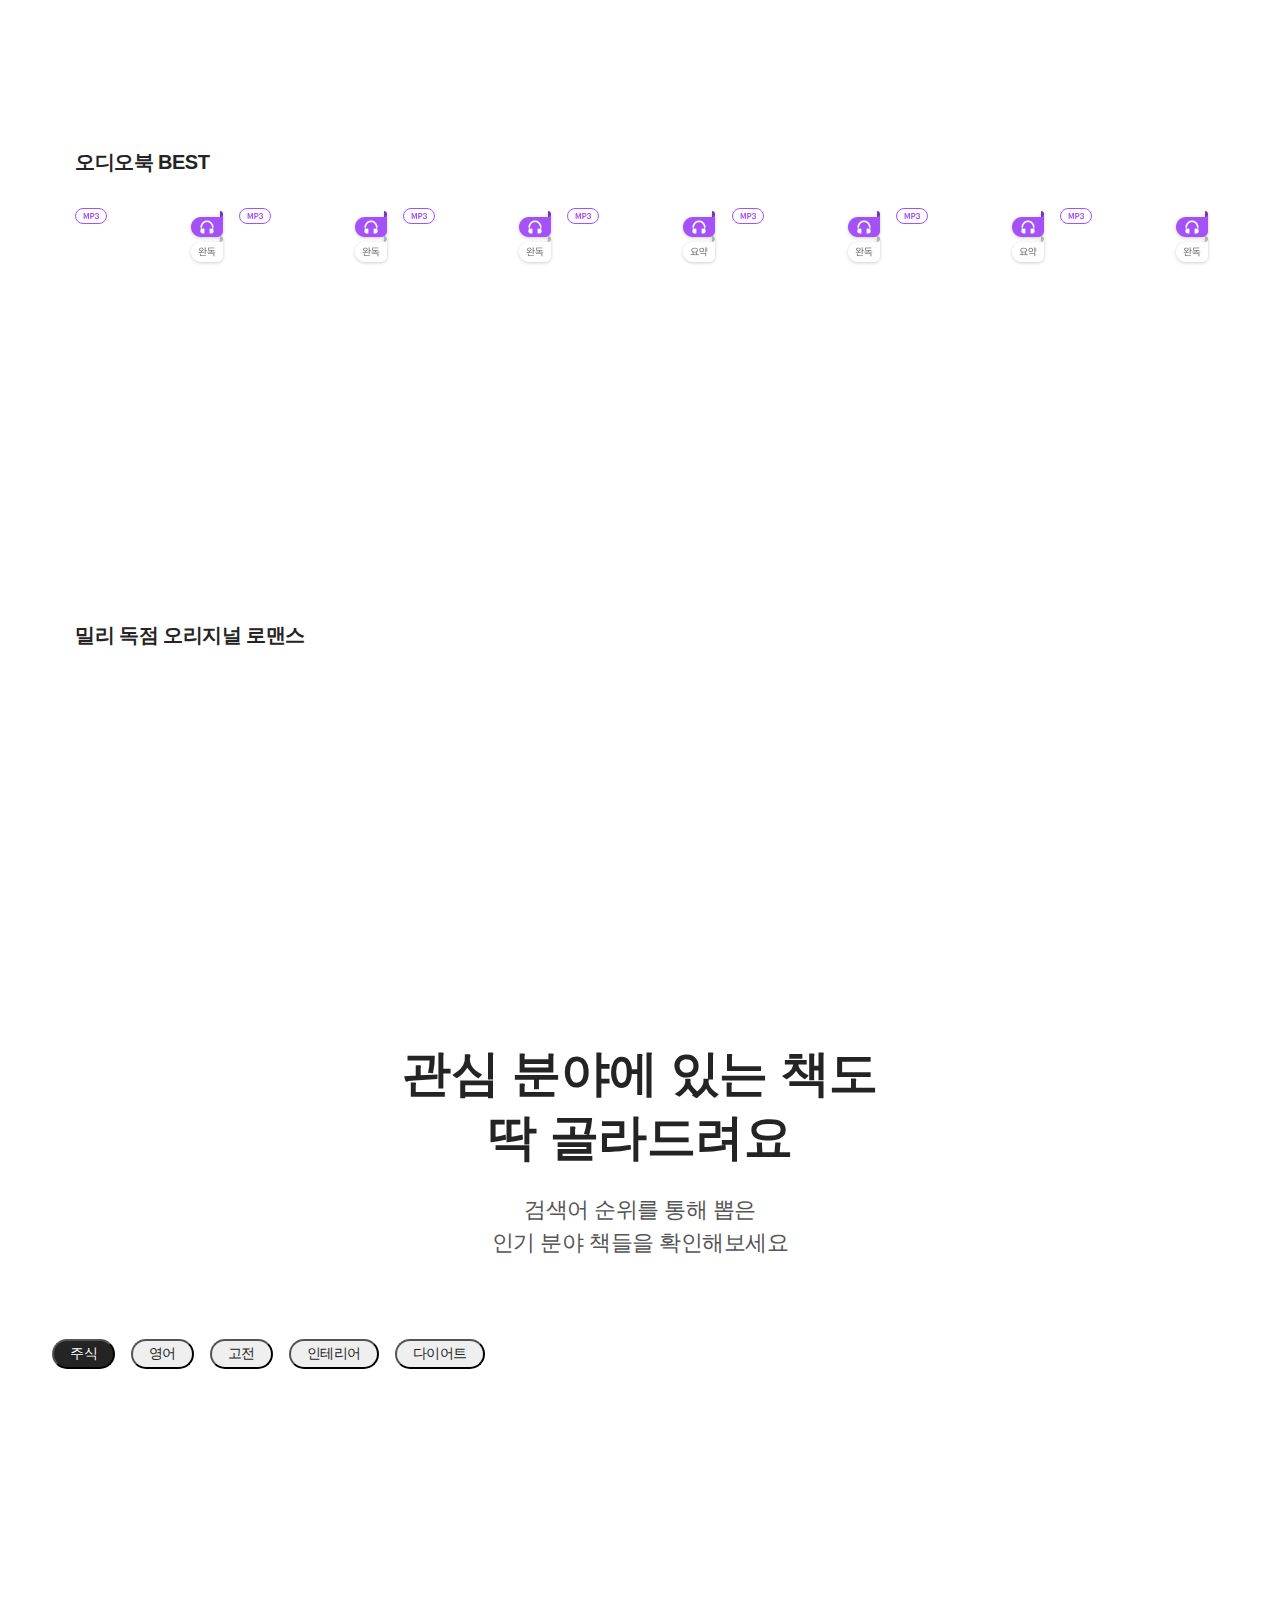
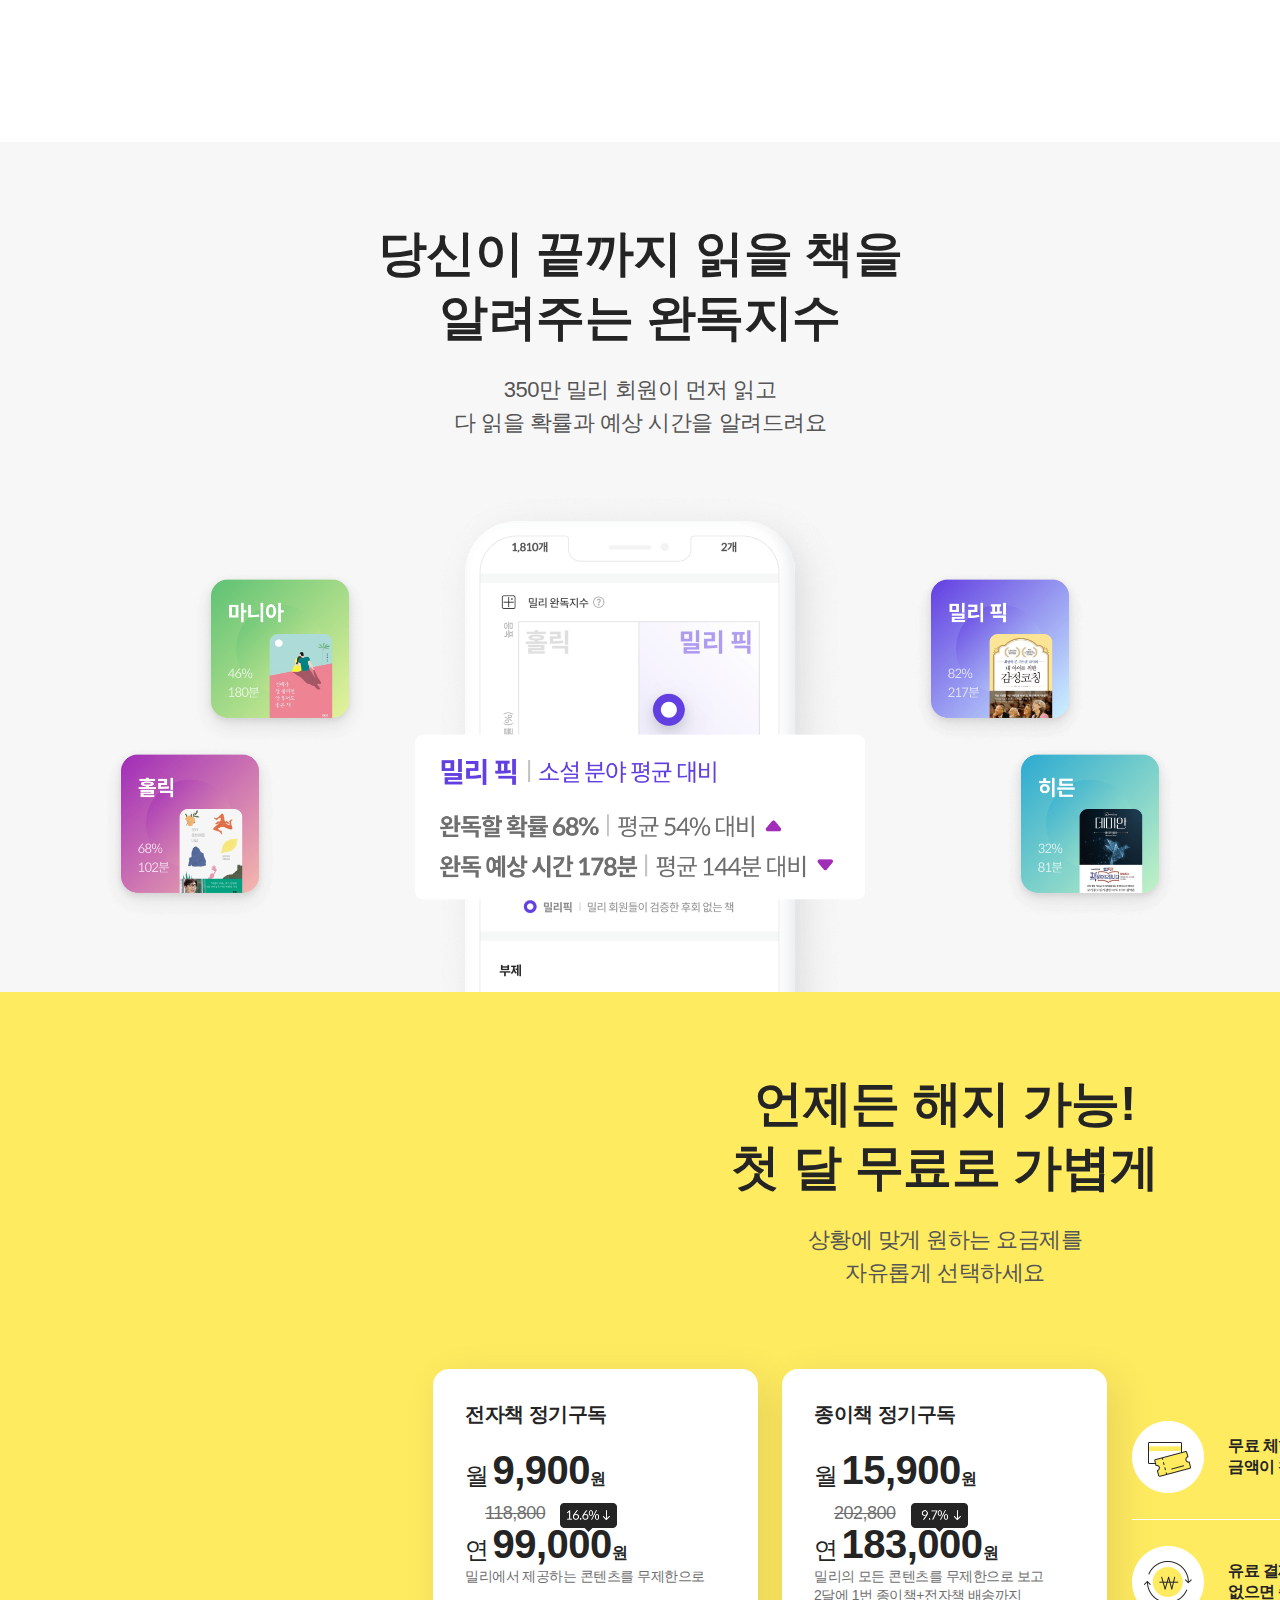
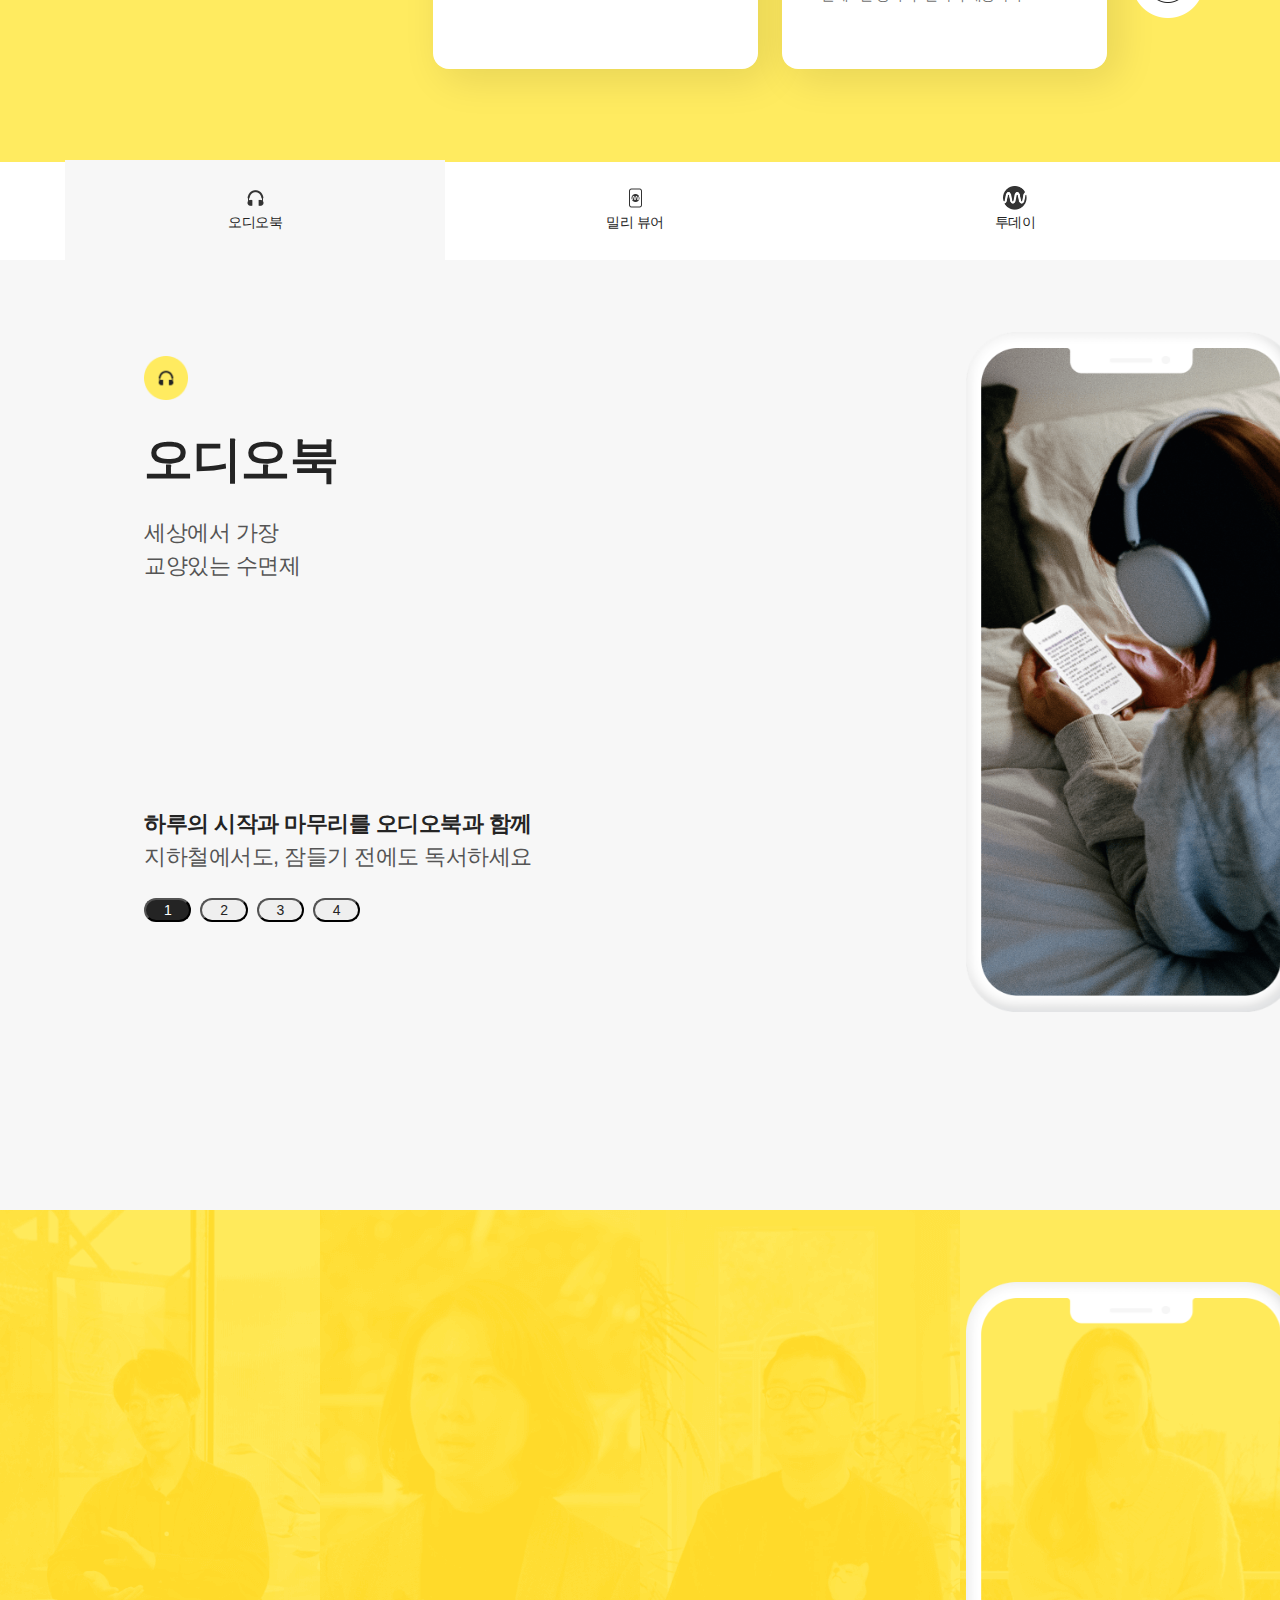
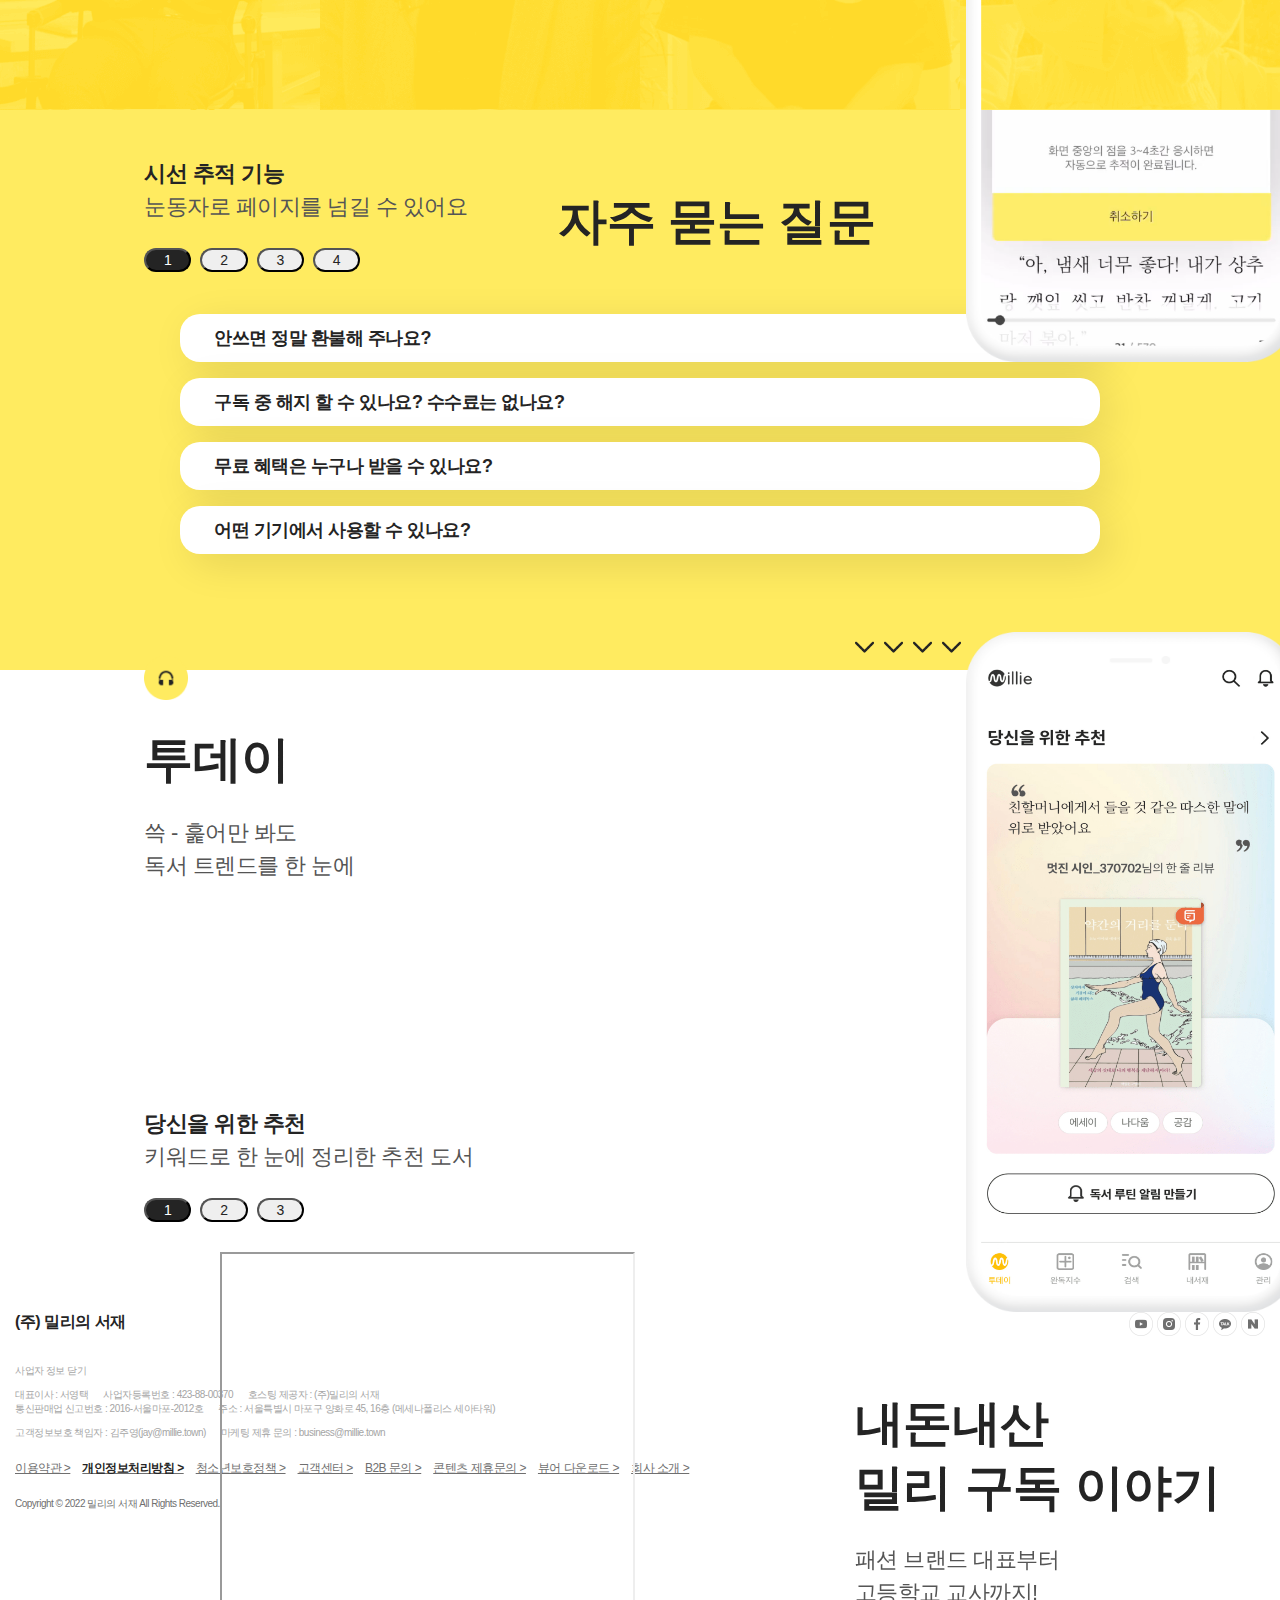
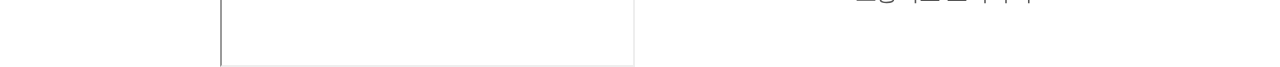
==== commit a7e7468e: "07/22" ====
--- a/index.html
+++ b/index.html
@@ -219,14 +219,14 @@
         padding: 144px 0px 80px 0px;
     }
 
-    #item3 h2 {
+    /* #item3 h2 {
         font-size: 49px;
         text-align: center;
         font-family: "Noto Sans KR", sans-serif;
         margin-bottom: 24px;
         letter-spacing: -0.5px;
         line-height: 130%;
-    }
+    } */
 
     #item3 p {
         font-size: 22px;
@@ -632,7 +632,7 @@
     position: relative;
 }
 
-#item5 .item5-1 button {
+/* #item5 .item5-1 button {
     padding: 4px 16px;
     background-color: #fff;
     border-radius: 100px;
@@ -640,7 +640,7 @@
     font-size: 14px;
     margin-left: 12px;
     cursor: pointer;
-}
+} */
 
 #item5 .item5-1 ul {
     width: 1200px;
@@ -757,7 +757,7 @@
 
         <div id="item3">
 
-            <h2 id="item3-text1">당신을 기다리는 <br> 11만권의 도서</h2>
+            <h2 id="item3-text1" style="transform: translateY(0px); opacity: 1;">당신을 기다리는 <br> 11만권의 도서</h2>
             <p id="item3-text2">첫 달 무료 구독을 통해 <br> 어떤 도서가 있는지 확인해보세요</p>
 
             <div class="slide1"></div>
--- a/css/aa.css
+++ b/css/aa.css
@@ -7,7 +7,12 @@
         letter-spacing: -0.5px;
     }
 
-    .btn_on {
+    .btn_on{
+        background-color: #242424;
+        color: #fff;
+    }
+
+    .button{
         background-color: #242424;
         color: #fff;
     }
@@ -222,10 +227,11 @@
     #item3 h2 {
         font-size: 49px;
         text-align: center;
-        font-family: "Noto Sans KR", sans-serif;
         margin-bottom: 24px;
-        letter-spacing: -0.5px;
         line-height: 130%;
+        transform: translateY(80px);
+        transition: all 2s;
+        opacity: 0;
     }
 
     #item3 p {
@@ -553,9 +559,9 @@
 
     #item5 .item5-1 button {
         padding: 4px 16px;
-        background-color: #fff;
+        /* background-color: #fff; */
         border-radius: 100px;
-        border: 1px solid #242424;
+        /* border: 1px solid #242424; */
         font-size: 14px;
         margin-left: 12px;
         cursor: pointer;
@@ -868,9 +874,9 @@
 
     #item8 .item8-2 button {
         padding: 2px 18px;
-        background-color: #f7f7f7;
+        /* background-color: #f7f7f7; */
         border-radius: 100px;
-        border: 1px solid #242424;
+        /* border: 1px solid #242424; */
         font-size: 14px;
         margin-top: 25px;
         margin-right: 5px;
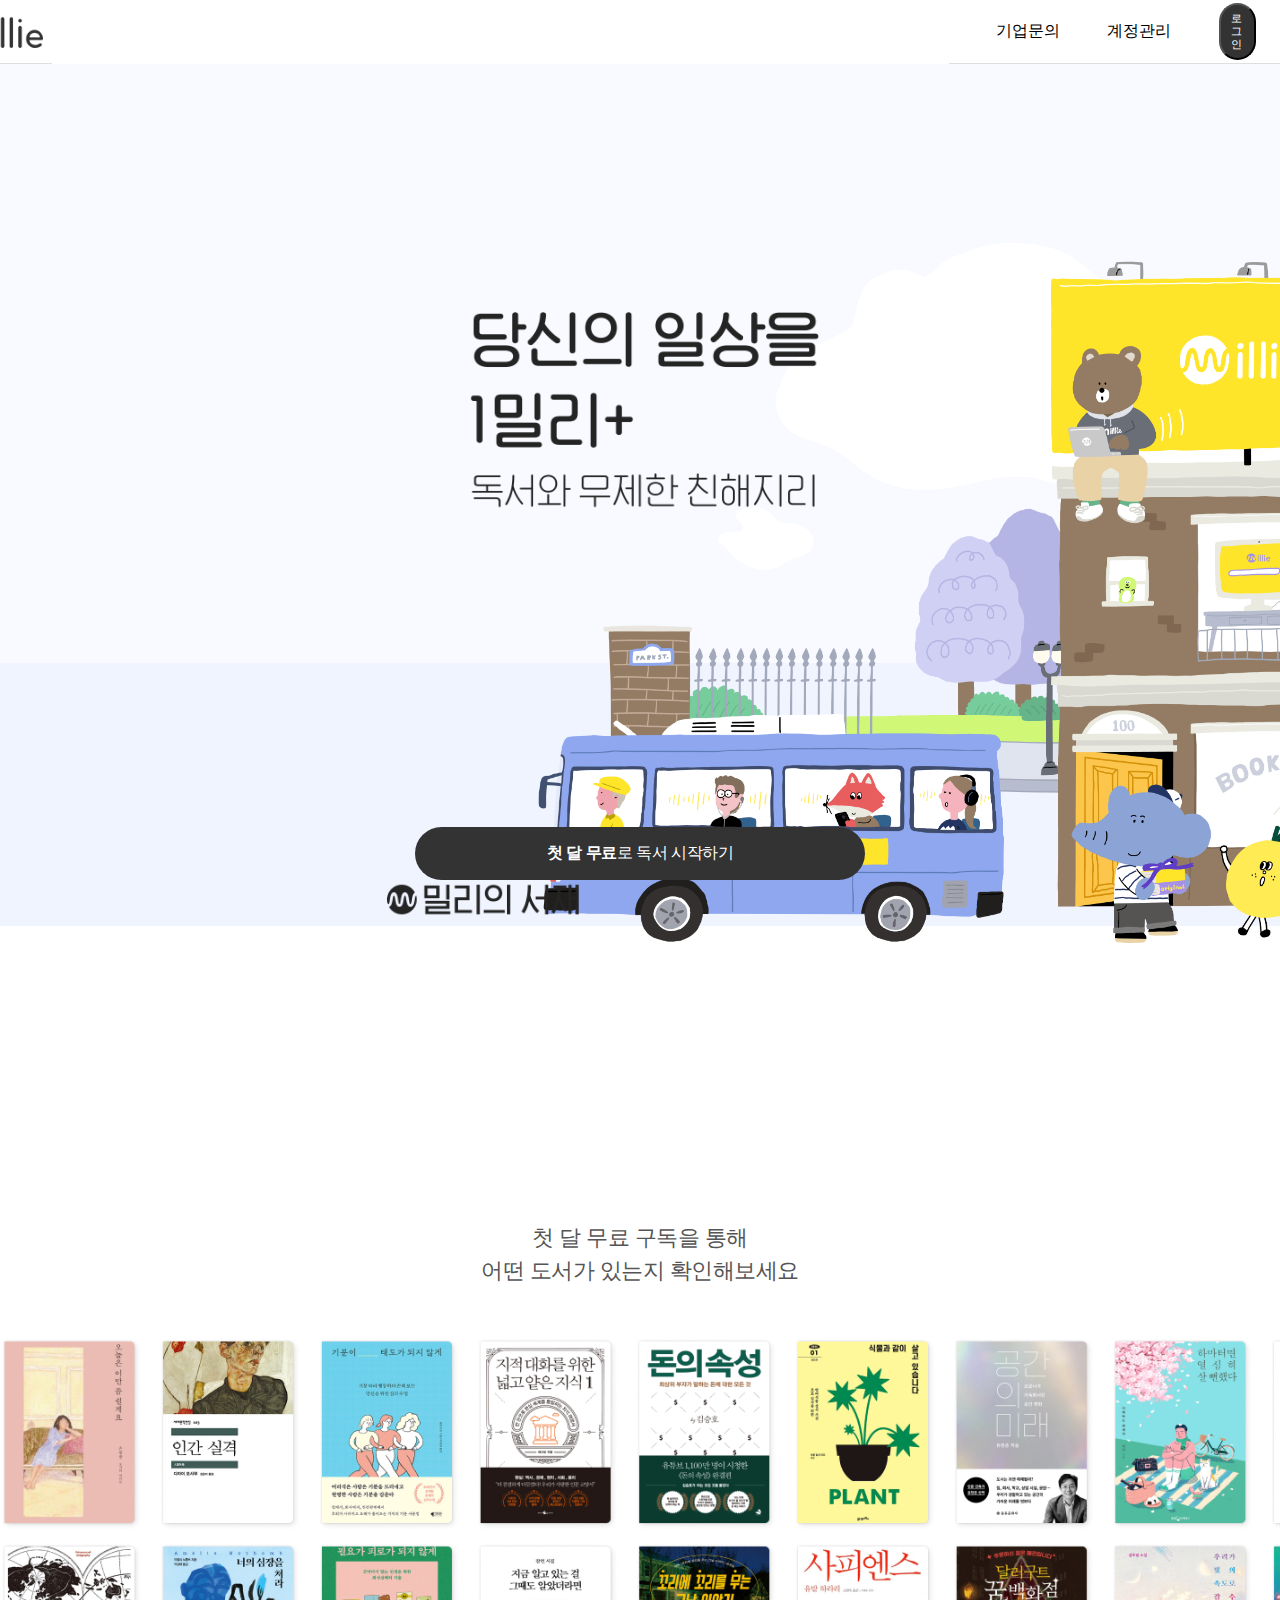
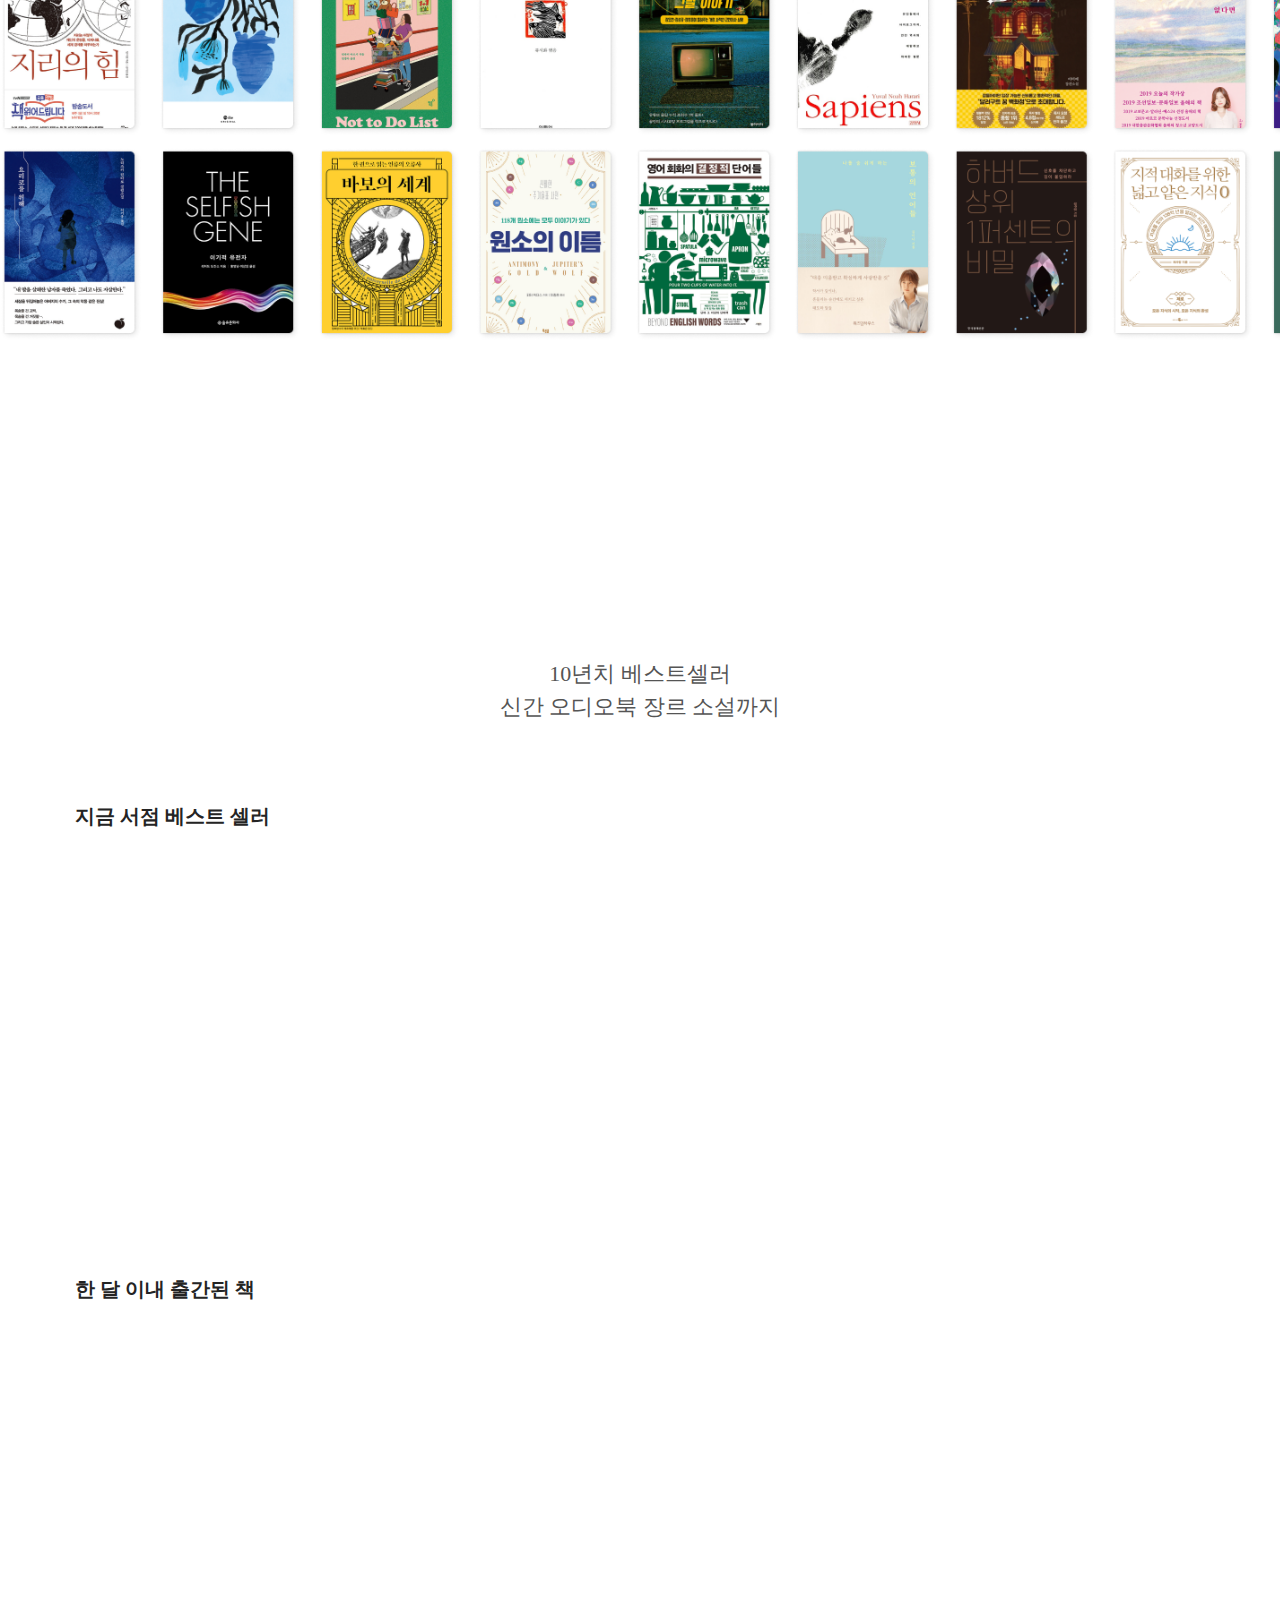
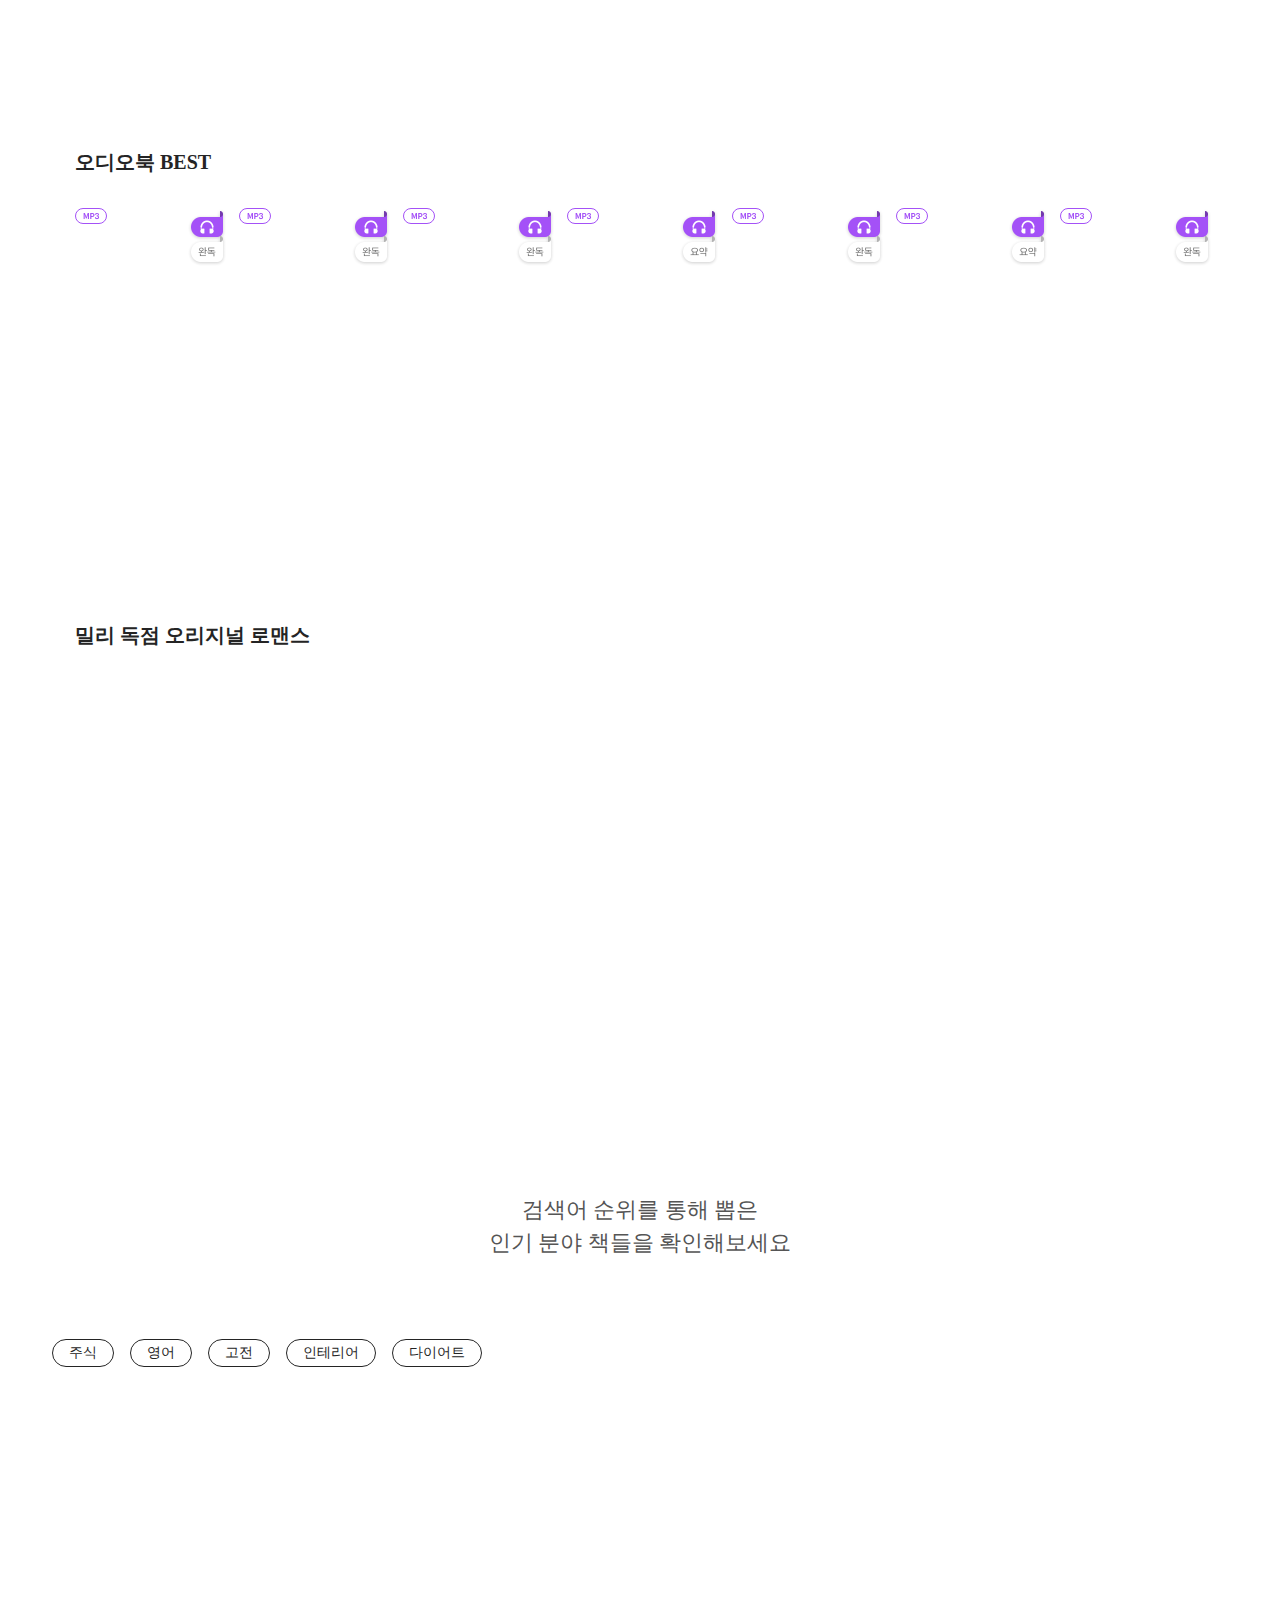
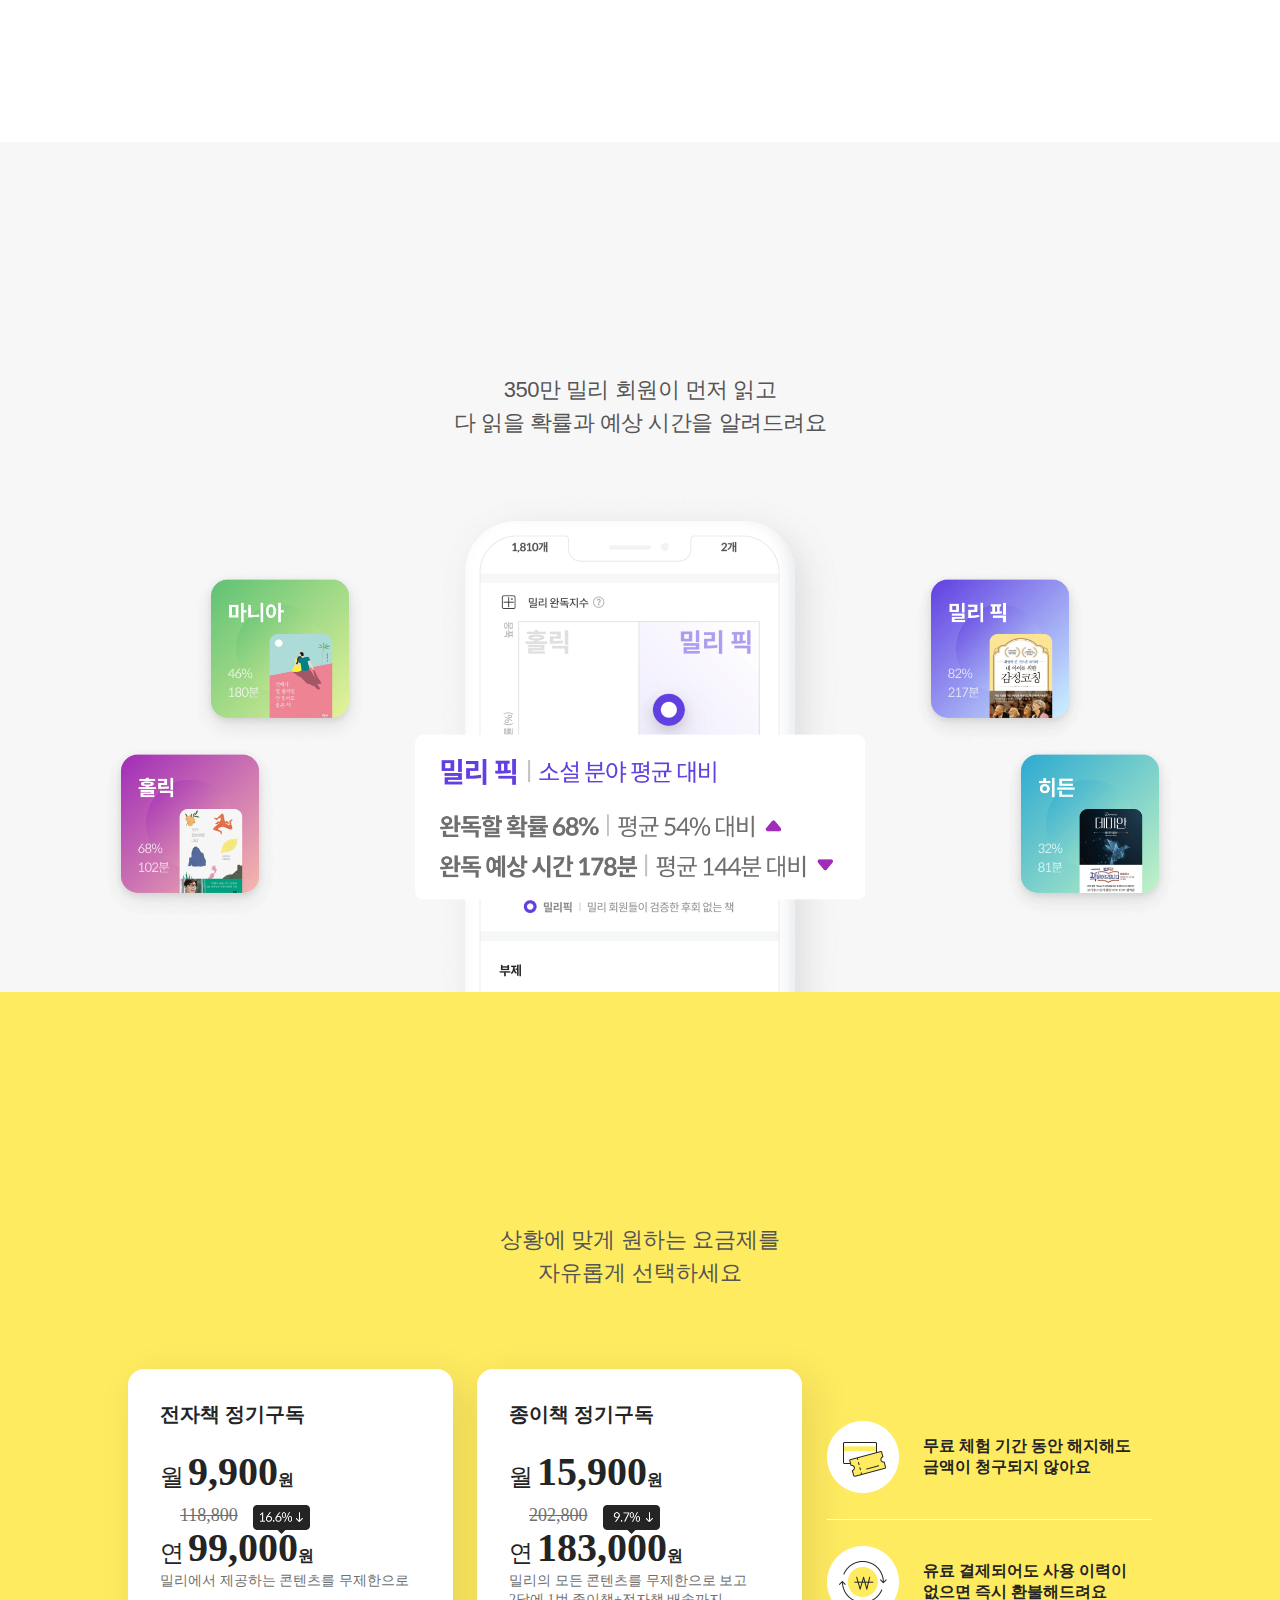
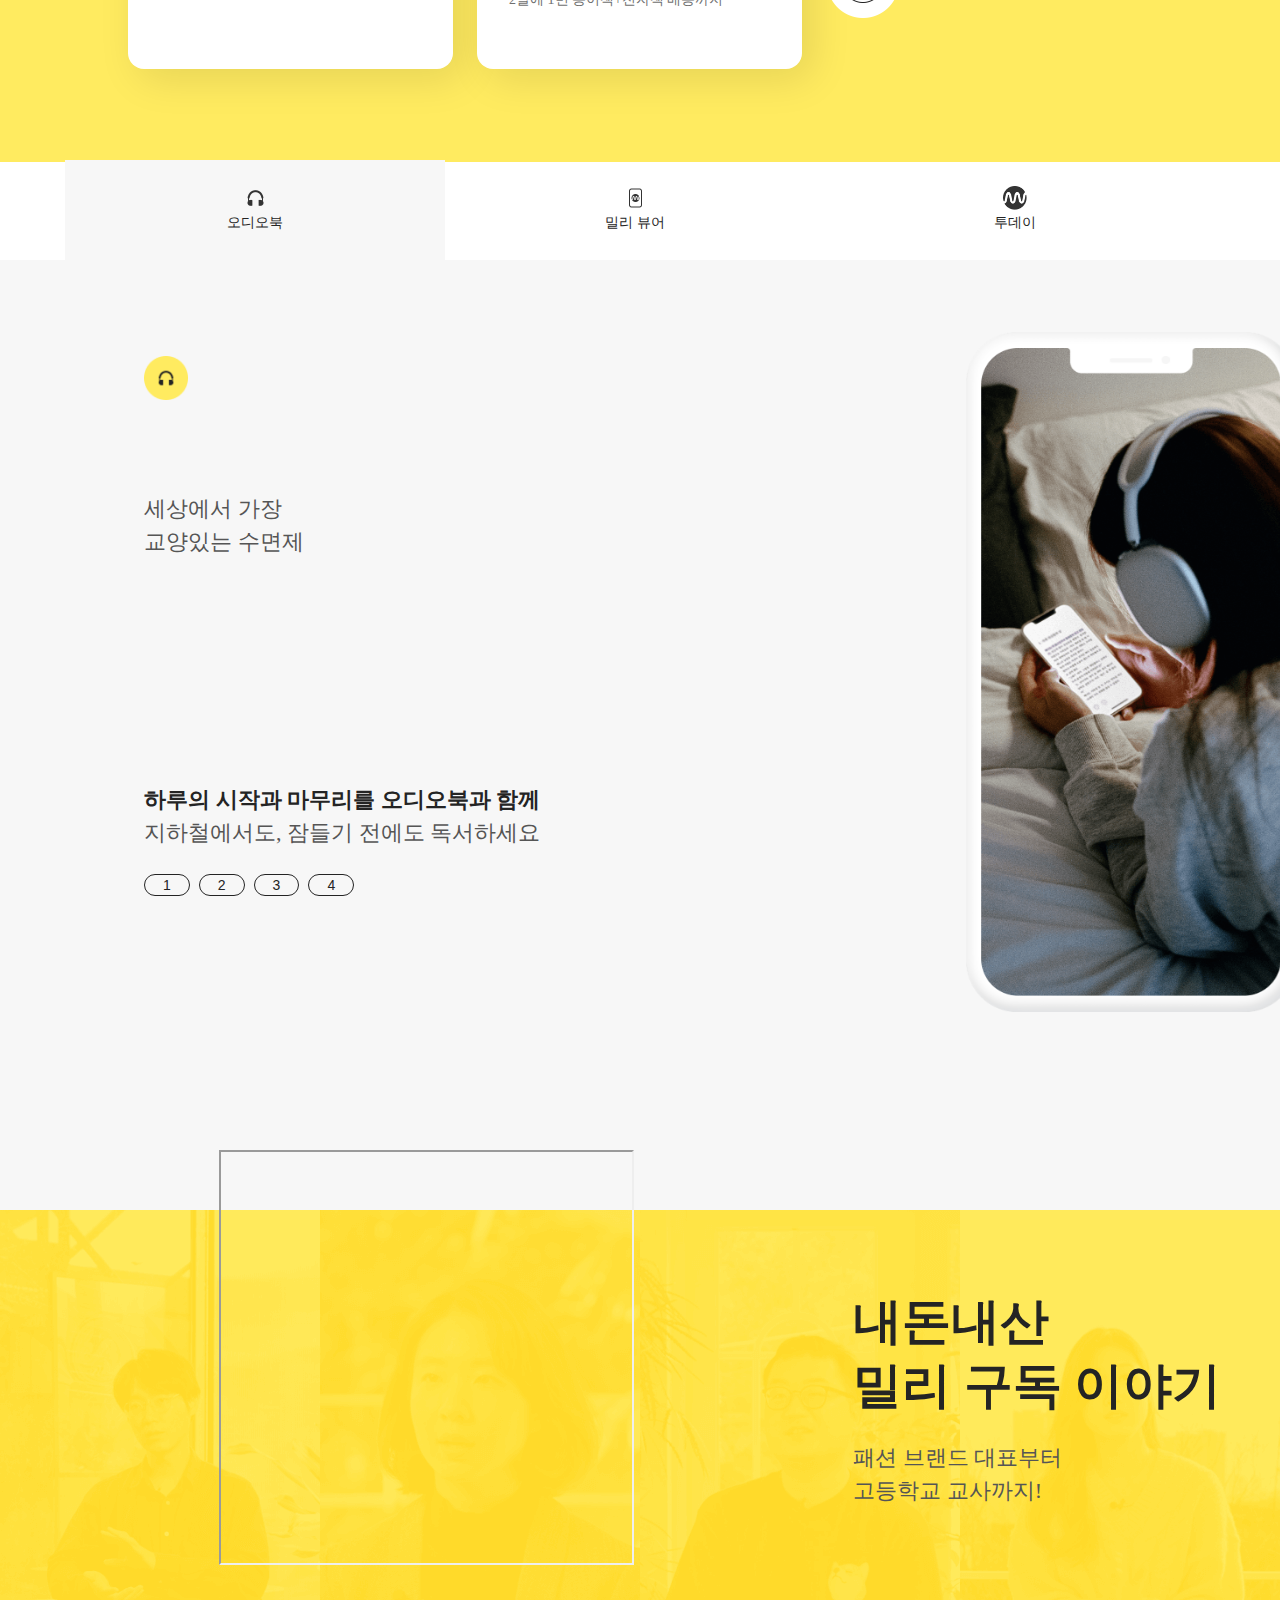
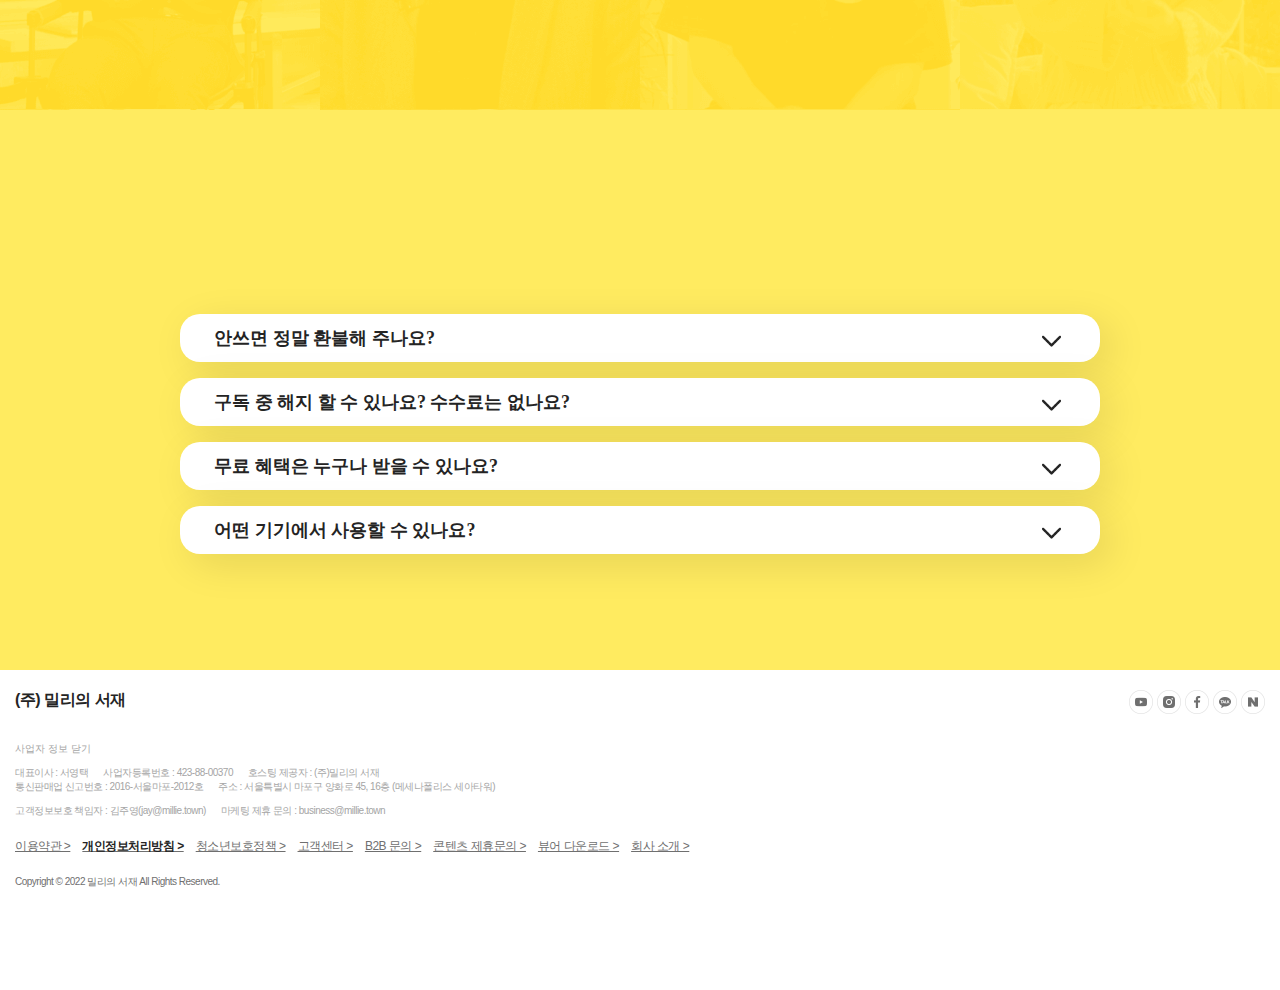
==== commit 558e551e: "7/25" ====
--- a/index.html
+++ b/index.html
@@ -1,1231 +1,519 @@
 <!DOCTYPE html>
 <html lang="en">
 
-<link>
-<meta charset="UTF-8">
-<meta http-equiv="X-UA-Compatible" content="IE=edge">
-<meta name="viewport" content="width=device-width, initial-scale=1.0">
-<title>브랜드 | 밀리의 서재</title>
-<link rel="shortcut icon" href="img/title.png">
-<script src="https://ajax.aspnetcdn.com/ajax/jQuery/jquery-3.6.0.min.js"></script>
-<link rel="stylesheet" type="text/css" href="css/aa.css"></link>
-<link rel="stylesheet" type="text/js" href="js/bb.js"></link>
-<style>
-    * {
-        margin: 0;
-        padding: 0;
-        box-sizing: border-box;
-        color: #242424;
-    }
-
-    .item {
-        width: 100%;
-        height: 7000px;
-        /* background-color: rgb(51, 223, 142); */
-    }
-
-    .item1 {
-        width: 100%;
-        height: 64px;
-        /* background-color: rgb(248, 1, 1); */
-        display: flex;
-        place-content: flex-end;
-
-    }
-
-    .item1 li {
-        display: inline;
-    }
-
-    .item-text {
-        position: absolute;
-        top: 5px;
-        top: 10px;
-    }
-
-    .item-text:hover {
-        position: absolute;
-    }
-
-    .item-text li {
-        position: absolute;
-    }
-
-    .item1-1 {
-        display: flex;
-        height: 100%;
-        width: 111px;
-        border-bottom: 0.5px solid #dfdfdf;
-        padding: 0 24px;
-        margin: 0px 71% -1px 0px;
-        align-items: center;
-        justify-content: center;
-        transition: background-color 0s;
-        transition-delay: .3s;
-    }
-
-    .item1-2 {
-        display: flex;
-        height: 100%;
-        border-bottom: 0.5px solid #dfdfdf;
-        padding: 0 24px;
-        margin: 0px 0 0 -12px;
-        align-items: center;
-        justify-content: space-between;
-        background-color: hsla(0, 0%, 100%, 0);
-        transition: background-color 0s;
-        transition-delay: .3s;
-    }
-
-    .item1-2>a {
-        text-align: center;
-        color: #ffff;
-    }
-
-    .item1-2 li {
-        text-align: center;
-        color: #ffff;
-    }
-
-    .item1-ul2 {
-        width: 111px;
-        height: 100%;
-        /* background-color: rgb(0, 68, 255); */
-    }
-
-    .item1-3 a {
-        padding: 9px 14px;
-        font-size: 16px;
-        color: black;
-        text-decoration: blink;
-    }
-
-    .item1-3 {
-        display: -ms-flexbox;
-        display: flex;
-        -ms-flex-pack: center;
-        justify-content: center;
-        margin-right: 24px;
-    }
-
-    .item2 {
-        width: 1892px;
-        position: relative;
-        display: block;
-        max-width: 100%;
-        margin: 0 auto;
-        background-repeat: no-repeat;
-        background-position: 100% 56%;
-        background: linear-gradient(#f8faff 69.5%, #f0f4ff 0);
-        padding: 64px 0 0;
-        height: 862px;
-    }
-
-    .item2-1 {
-        position: relative;
-        display: flex;
-        max-width: 1200px;
-        padding: 64px 0 0;
-        margin: 21px -170px 0 145px;
-        height: 662px;
-        background-size: contain;
-        /* background-image: url(img/itemul.png); */
-        animation: fadein 3s;
-        -moz-animation: fadein 3s;
-        -webkit-animation: fadein 3s;
-        -o-animation: fadein 3s;
-    }
-
-    @keyframes fadein {
-        from {
-            opacity: 0;
-        }
-
-        to {
-            opacity: 1;
-        }
-    }
-
-    @-moz-keyframes fadein {
-
-        /* Firefox */
-        from {
-            opacity: 0;
-        }
-
-        to {
-            opacity: 1;
-        }
-    }
-
-    .item1-2button {
-        cursor: pointer;
-        background: #333;
-        border-radius: 100px;
-        font-size: 11px;
-        padding: 7px 9px 7px 10px;
-        line-height: 13px;
-        letter-spacing: 3.4px;
-        color: #fff;
-        text-align: center;
-    }
-
-    .item2 p {
-        text-align: center;
-        margin-top: 88px;
-        padding: 0 48px;
-    }
-
-    .item_img {
-        color: transparent;
-        text-indent: -9999px;
-        background: url(https://d3udu241ivsax2.cloudfront.net/v3/images/brand/slogan.4c47e76….png);
-        background-repeat: no-repeat;
-        height: 223px;
-        margin: -61% 0 0px 27%;
-        padding: 0 0 0 0;
-        background-size: 346px;
-    }
-
-    #item2img {
-        color: transparent;
-        text-indent: -9999px;
-        background: url(https://d3udu241ivsax2.cloudfront.net/v3/images/brand/millielibrary.e908db2….png);
-        background-size: 178px;
-        background-repeat: no-repeat;
-        height: 47px;
-        margin: -13%0 0 -37%;
-    }
-
-    .item2-img {
-        margin: 9% -1px 0 42%;
-    }
-
-    /* .item3 {
-            width: 100%;
-            background-size: cover;
-            background-position: 0 0;
-            height: 1037px;
-            background-color: rgb(255, 251, 0);
-        } */
-
-    .item3 h1 {
-        font-size: 50px;
-    }
-
-    #item3 {
-        width: 100%;
-        height: 1100px;
-        padding: 144px 0px 80px 0px;
-    }
-
-    /* #item3 h2 {
-        font-size: 49px;
-        text-align: center;
-        font-family: "Noto Sans KR", sans-serif;
-        margin-bottom: 24px;
-        letter-spacing: -0.5px;
-        line-height: 130%;
-    } */
-
-    #item3 p {
-        font-size: 22px;
-        text-align: center;
-        font-family: "Noto Sans KR", sans-serif;
-        color: #555;
-        letter-spacing: -0.5px;
-        line-height: 150%;
-    }
-
-    .slide1 {
-        height: 220px;
-        background-image: url(img/item3-1.png);
-        background-repeat: repeat-x;
-        background-size: 3000px;
-        -webkit-animation-name: slide_left;
-        animation-name: slide_left;
-        -webkit-animation-duration: 100s;
-        animation-duration: 100s;
-        -webkit-animation-iteration-count: infinite;
-        animation-iteration-count: infinite;
-        -webkit-animation-timing-function: linear;
-        animation-timing-function: linear;
-        margin-top: 50px;
-    }
-
-    .slide2 {
-        height: 220px;
-        background-image: url(img/item3-2.png);
-        background-repeat: repeat-x;
-        background-size: 3000px;
-        -webkit-animation-name: slide_right;
-        animation-name: slide_right;
-        -webkit-animation-duration: 100s;
-        animation-duration: 100s;
-        -webkit-animation-iteration-count: infinite;
-        animation-iteration-count: infinite;
-        -webkit-animation-timing-function: linear;
-        animation-timing-function: linear;
-        margin-top: -15px;
-    }
-
-    .slide3 {
-        height: 220px;
-        background-image: url(img/item3-3.png);
-        background-repeat: repeat-x;
-        background-size: 3000px;
-        -webkit-animation-name: slide_left;
-        animation-name: slide_left;
-        -webkit-animation-duration: 100s;
-        animation-duration: 100s;
-        -webkit-animation-iteration-count: infinite;
-        animation-iteration-count: infinite;
-        -webkit-animation-timing-function: linear;
-        animation-timing-function: linear;
-        margin-top: -15px;
-    }
-
-    @-webkit-keyframes slide_left {
-        from {
-            background-position: 0px;
-        }
-
-        to {
-            background-position: -3000px;
-        }
-    }
-
-    @keyframes slide_left {
-        from {
-            background-position: 0px;
-        }
-
-        to {
-            background-position: -3000px;
-        }
-    }
-
-    @-webkit-keyframes slide_right {
-        from {
-            background-position: -3000px;
-        }
-
-        to {
-            background-position: 0px;
-        }
-    }
-
-    @keyframes slide_right {
-        from {
-            background-position: -3000px;
-        }
-
-        to {
-            background-position: 0px;
-        }
-    }
-
-    .item3 p {
-        font-size: 23px;
-    }
-
-    .item5 {
-        width: 1890px;
-        height: 688px;
-        background-color: rgb(0, 68, 255);
-    }
-
-    .item6 {
-        width: 1890px;
-        height: 843px;
-        background-color: rgb(7, 10, 145);
-    }
-
-    .item6-text {
-        text-align: center;
-        -webkit-animation: fadeIn-data-v-003e81a0 2s forwards;
-        animation: fadeIn-data-v-003e81a0 2s forwards;
-    }
-
-    .item7 {
-        width: 1890px;
-        height: 768px;
-        background-color: #ffeb60
-    }
-
-    .item8 {
-        width: 1890px;
-        height: 933px;
-        background-color: rgb(247, 89, 128);
-    }
-
-    .itme8-1 {
-        width: 1890px;
-        height: 105px;
-        ;
-    }
-
-    .item9 {
-        width: 1890px;
-        height: 655px;
-        background-image: url(https://d3udu241ivsax2.cloudfront.net/v3/images/brand/review-bg.7113d143354a257d6ddad264072b913e.png);
-        background-repeat: no-repeat;
-        background-size: cover;
-        background-position: 50%;
-    }
-
-
-    .item10 {
-        width: 1890px;
-        height: 567px;
-        background-color: rgb(89, 110, 13);
-    }
-
-    .foorem {
-        width: 1890px;
-        height: 244px;
-        background-color: rgb(125, 158, 230);
-        display: flex;
-    }
-
-    .foorem-img {
-        display: flex;
-    }
-
-    .foorem-text {
-        font-size: 15px;
-    }
-
-    section {
-        width: 100%;
-        height: 2300px;
-        padding-top: 80px;
-    }
-
-    section h2 {
-        font-size: 49px;
-        text-align: center;
-        font-family: "Noto Sans KR", sans-serif;
-        margin-bottom: 24px;
-        letter-spacing: -0.5px;
-        line-height: 130%;
-    }
-
-    section p {
-        font-size: 22px;
-        text-align: center;
-        font-family: "Noto Sans KR", sans-serif;
-        color: #555;
-        letter-spacing: -0.5px;
-        line-height: 150%;
-    }
-
-    section .list1,
-    section .list2,
-    section .list3,
-    section .list4 {
-        margin-top: 80px;
-    }
-
-    section .list1 h3,
-    section .list2 h3,
-    section .list3 h3,
-    section .list4 h3 {
-        width: 1130px;
-        margin: 0 auto;
-        font-family: "Noto Sans KR", sans-serif;
-        font-size: 20px;
-        margin-bottom: 16px;
-    }
-
-    section .list1 ul,
-    section .list2 ul,
-    section .list3 ul,
-    section .list4 ul {
-        width: 1150px;
-        height: 350px;
-        margin: 0 auto;
-        display: flex;
-        justify-content: space-around;
-        align-items: baseline;
-        padding-top: 16px;
-    }
-
-    section .list1 .box1,
-    section .list1 .box2,
-    section .list1 .box3,
-    section .list1 .box4,
-    section .list2 .box1,
-    section .list2 .box2,
-    section .list2 .box3,
-    section .list2 .box4,
-    section .list3 .box1,
-    section .list3 .box2,
-    section .list3 .box3,
-    section .list3 .box4,
-    section .list4 .box1,
-    section .list4 .box2,
-    section .list4 .box3,
-    section .list4 .box4 {
-        width: 145px;
-        position: relative;
-    }
-
-    section .list1 .box1 h4,
-    section .list1 .box2 h4,
-    section .list1 .box3 h4,
-    section .list1 .box4 h4,
-    section .list2 .box1 h4,
-    section .list2 .box2 h4,
-    section .list2 .box3 h4,
-    section .list2 .box4 h4,
-    section .list3 .box1 h4,
-    section .list3 .box2 h4,
-    section .list3 .box3 h4,
-    section .list3 .box4 h4,
-    section .list4 .box1 h4,
-    section .list4 .box2 h4,
-    section .list4 .box3 h4,
-    section .list4 .box4 h4 {
-        font-family: "Noto Sans KR", sans-serif;
-        overflow: hidden;
-        text-overflow: ellipsis;
-        display: -webkit-box;
-        -webkit-box-orient: vertical;
-        -webkit-line-clamp: 2;
-    }
-
-    section .list1 .box1 h5,
-    section .list1 .box2 h5,
-    section .list1 .box3 h5,
-    section .list1 .box4 h5,
-    section .list2 .box1 h5,
-    section .list2 .box2 h5,
-    section .list2 .box3 h5,
-    section .list2 .box4 h5,
-    section .list3 .box1 h5,
-    section .list3 .box2 h5,
-    section .list3 .box3 h5,
-    section .list3 .box4 h5,
-    section .list4 .box1 h5,
-    section .list4 .box2 h5,
-    section .list4 .box3 h5,
-    section .list4 .box4 h5 {
-        font-family: "Noto Sans KR", sans-serif;
-        color: #6f6f6f;
-        font-size: 14px;
-        font-weight: 400;
-        margin-bottom: 3px;
-        overflow: hidden;
-        text-overflow: ellipsis;
-        display: -webkit-box;
-        -webkit-box-orient: vertical;
-        -webkit-line-clamp: 2;
-    }
-
-    section .list1 .box1>img,
-    section .list1 .box2>img,
-    section .list1 .box3>img,
-    section .list1 .box4>img,
-    section .list2 .box1>img,
-    section .list2 .box2>img,
-    section .list2 .box3>img,
-    section .list2 .box4>img,
-    section .list3 .box1>img,
-    section .list3 .box2>img,
-    section .list3 .box3>img,
-    section .list3 .box4>img,
-    section .list4 .box1>img,
-    section .list4 .box2>img,
-    section .list4 .box3>img,
-    section .list4 .box4>img {
-        width: 100%;
-        padding-bottom: 10px;
-    }
-
-    section .list1 .box1 .badge img,
-    section .list1 .box2 .badge img,
-    section .list1 .box3 .badge img,
-    section .list1 .box4 .badge img,
-    section .list2 .box1 .badge img,
-    section .list2 .box2 .badge img,
-    section .list2 .box3 .badge img,
-    section .list2 .box4 .badge img,
-    section .list3 .box1 .badge img,
-    section .list3 .box2 .badge img,
-    section .list3 .box3 .badge img,
-    section .list3 .box4 .badge img,
-    section .list4 .box1 .badge img,
-    section .list4 .box2 .badge img,
-    section .list4 .box3 .badge img,
-    section .list4 .box4 .badge img {
-        width: 40px;
-        height: 34px;
-        position: absolute;
-        top: 0;
-        right: -7px;
-    }
-
-    section .list1 .box1 .badge img:nth-of-type(2),
-    section .list1 .box2 .badge img:nth-of-type(2),
-    section .list1 .box3 .badge img:nth-of-type(2),
-    section .list1 .box4 .badge img:nth-of-type(2),
-    section .list2 .box1 .badge img:nth-of-type(2),
-    section .list2 .box2 .badge img:nth-of-type(2),
-    section .list2 .box3 .badge img:nth-of-type(2),
-    section .list2 .box4 .badge img:nth-of-type(2),
-    section .list3 .box1 .badge img:nth-of-type(2),
-    section .list3 .box2 .badge img:nth-of-type(2),
-    section .list3 .box3 .badge img:nth-of-type(2),
-    section .list3 .box4 .badge img:nth-of-type(2),
-    section .list4 .box1 .badge img:nth-of-type(2),
-    section .list4 .box2 .badge img:nth-of-type(2),
-    section .list4 .box3 .badge img:nth-of-type(2),
-    section .list4 .box4 .badge img:nth-of-type(2) {
-        width: 40px;
-        height: 34px;
-        position: absolute;
-        top: 25px;
-        right: -7px;
-    }
-
-    #item6 .item6-1 {
-        width: 900px;
-        height: 500px;
-        background-image: url(img/item6-6.png);
-        background-repeat: no-repeat;
-        background-position: center;
-        margin: 0 auto;
-        position: relative;
-        top: 52.5px;
-    }
-    #item9 {
-        width: 100%;
-        height: 500px;
-        background-image: url(img/item9-2.png);
-        position: relative;
-    }
-
-    #item5 {
-    width: 100%;
-    height: 700px;
-}
-
-#item5 h2 {
-    font-size: 49px;
-    text-align: center;
-    margin-bottom: 24px;
-    line-height: 130%;
-}
-
-#item5 p {
-    font-size: 22px;
-    text-align: center;
-    color: #555;
-    line-height: 150%;
-}
-
-#item5 .item5-1 {
-    width: 1200px;
-    margin: 0 auto;
-    padding-top: 80px;
-    position: relative;
-}
-
-/* #item5 .item5-1 button {
-    padding: 4px 16px;
-    background-color: #fff;
-    border-radius: 100px;
-    border: 1px solid #242424;
-    font-size: 14px;
-    margin-left: 12px;
-    cursor: pointer;
-} */
-
-#item5 .item5-1 ul {
-    width: 1200px;
-    height: 350px;
-    margin: 0 auto;
-    display: flex;
-    justify-content: space-around;
-    align-items: baseline;
-    padding-top: 16px;
-    position: absolute;
-}
-
-#item5 .item5-1 .item5-2 {
-    width: 145px;
-}
-
-#item5 .item5-1 .item5-2 h4 {
-    overflow: hidden;
-    text-overflow: ellipsis;
-    display: -webkit-box;
-    -webkit-box-orient: vertical;
-    -webkit-line-clamp: 2;
-}
-
-#item5 .item5-1 .item5-2 h5 {
-    color: #6f6f6f;
-    font-size: 14px;
-    font-weight: 400;
-    margin-bottom: 3px;
-    overflow: hidden;
-    text-overflow: ellipsis;
-    display: -webkit-box;
-    -webkit-box-orient: vertical;
-    -webkit-line-clamp: 2;
-}
-
-#item5 .item5-1 .item5-2 img {
-    width: 100%;
-}
-
-#item5 .item5-1 .item5-3,
-#item5 .item5-1 .item5-3,
-#item5 .item5-1 .item5-5,
-#item5 .item5-1 .item5-6 {
-    display: none;
-    width: 145px;
-}
-
-#item5 .item5-1 .item5-3 h4,
-#item5 .item5-1 .item5-4 h4,
-#item5 .item5-1 .item5-5 h4,
-#item5 .item5-1 .item5-6 h4 {
-    overflow: hidden;
-    text-overflow: ellipsis;
-    display: -webkit-box;
-    -webkit-box-orient: vertical;
-    -webkit-line-clamp: 2;
-}
-
-#item5 .item5-1 .item5-3 h5,
-#item5 .item5-1 .item5-4 h5,
-#item5 .item5-1 .item5-5 h5,
-#item5 .item5-1 .item5-6 h5 {
-    color: #6f6f6f;
-    font-size: 14px;
-    font-weight: 400;
-    margin-bottom: 3px;
-    overflow: hidden;
-    text-overflow: ellipsis;
-    display: -webkit-box;
-    -webkit-box-orient: vertical;
-    -webkit-line-clamp: 2;
-}
-
-#item5 .item5-1 .item5-3 img,
-#item5 .item5-1 .item5-4 img,
-#item5 .item5-1 .item5-5 img,
-#item5 .item5-1 .item5-6 img {
-    width: 100%;
-}
-</style>
+<head>
+    <meta charset="UTF-8">
+    <meta http-equiv="X-UA-Compatible" content="IE=edge">
+    <meta name="viewport" content="width=device-width, initial-scale=1.0">
+    <title>브랜드 | 밀리의 서재</title>
+    <link rel="shortcut icon" href="img/title.png">
+    <script src="https://ajax.aspnetcdn.com/ajax/jQuery/jquery-3.6.0.min.js"></script>
+    <link rel="stylesheet" type="text/css" href="css/aa.css">
+    <link rel="stylesheet" type="text/js" href="js/bb.js">
+
 
 </head>
 
 <body>
-    <div class="item">
-        <div class="item1">
-
-            <div class="item1-1">
-                <ul class="item1-ul">
-                    <img src="img/item1.png" style="width: 100%; height: 60%" alt="">
+
+    <div class="item1">
+
+        <div class="item1-1">
+            <img src="img/item1.png" height="40" alt="">
+        </div>
+
+        <div class="item1-2">
+            <ul class="item1-3">
+                <li class="item1-ul2"><a href="#">기업문의</a></li>
+                <li class="item1-ul2"><a href="#">계정관리</a></li>
+            </ul>
+
+            <button class="item1-2button">로그인</button>
+
+        </div>
+    </div>
+
+    <div class="item2">
+        <img src="img/itemul.png" class="item2-img" height="700" alt="">
+        <div class="item2-1">
+
+            <img src="img/h1.png" class="item_img" height="200" alt="">
+            <img src="img/h2.png" id="item2img" height="50" alt="">
+        </div>
+    </div>
+
+    <div id="item3">
+
+        <h2 id="item3-text1">당신을 기다리는 <br> 11만권의 도서</h2>
+        <p id="item3-text2">첫 달 무료 구독을 통해 <br> 어떤 도서가 있는지 확인해보세요</p>
+
+        <div class="slide1"></div>
+        <div class="slide2"></div>
+        <div class="slide3"></div>
+
+    </div>
+
+    <div class="item4">
+        <section>
+            <h2>싹 다 무제한 <br> 9,900원</h2>
+            <p>10년치 베스트셀러 <br> 신간 오디오북 장르 소설까지</p>
+            <div class="list1">
+                <h3>지금 서점 베스트 셀러</h3>
+                <ul>
+                    <li class="box1"></li>
+                    <li class="box1"></li>
+                    <li class="box1"></li>
+                    <li class="box1"></li>
+                    <li class="box1"></li>
+                    <li class="box1"></li>
+                    <li class="box1"></li>
                 </ul>
             </div>
 
-            <div class="item1-2">
-                <ul class="item1-3">
-                    <li class="item1-ul2"><a href="#">기업문의</a></li>
-                    <li class="item1-ul2"><a href="#">계정관리</a></li>
+            <div class="list2">
+                <h3>한 달 이내 출간된 책</h3>
+                <ul>
+                    <li class="box2"></li>
+                    <li class="box2"></li>
+                    <li class="box2"></li>
+                    <li class="box2"></li>
+                    <li class="box2"></li>
+                    <li class="box2"></li>
+                    <li class="box2"></li>
                 </ul>
-
-                <button class="item1-2button">로그인</button>
-
-            </div>
-        </div>
-
-        <div class="item2">
-            <img src="img/itemul.png" class="item2-img" height="70%" alt="">
-            <div class="item2-1">
-
-                <img src="img/h1.png" class="item_img" height="200" alt="">
-                <img src="img/h2.png" id="item2img" height="50">
-            </div>
-        </div>
-
-        <div id="item3">
-
-            <h2 id="item3-text1" style="transform: translateY(0px); opacity: 1;">당신을 기다리는 <br> 11만권의 도서</h2>
-            <p id="item3-text2">첫 달 무료 구독을 통해 <br> 어떤 도서가 있는지 확인해보세요</p>
-
-            <div class="slide1"></div>
-            <div class="slide2"></div>
-            <div class="slide3"></div>
-
-        </div>
-
-        <div class="item4">
-            <section>
-                <h2>싹 다 무제한 <br> 9,900원</h2>
-                <p>10년치 베스트셀러 <br> 신간 오디오북 장르 소설까지</p>
-                <div class="list1">
-                    <h3>지금 서점 베스트 셀러</h3>
-                    <ul>
-                        <li class="box1"></li>
-                        <li class="box1"></li>
-                        <li class="box1"></li>
-                        <li class="box1"></li>
-                        <li class="box1"></li>
-                        <li class="box1"></li>
-                        <li class="box1"></li>
-                    </ul>
-                </div>
-            
-                <div class="list2">
-                    <h3>한 달 이내 출간된 책</h3>
-                    <ul>
-                        <li class="box2"></li>
-                        <li class="box2"></li>
-                        <li class="box2"></li>
-                        <li class="box2"></li>
-                        <li class="box2"></li>
-                        <li class="box2"></li>
-                        <li class="box2"></li>
-                    </ul>
-                </div>
-            
-                <div class="list3">
-                    <h3>오디오북 BEST</h3>
-                    <ul>
-                        <li class="box3">
-                            <div class="badge">
-                                <img src="img/box3.png" alt="">
-                                <img src="img/box3-1.png" alt="">
-                            </div>
-                            <div class="mp3"><img src="img/box3-2.svg" alt=""></div>
-                        </li>
-                        <li class="box3">
-                            <div class="badge">
-                                <img src="img/box3.png" alt="">
-                                <img src="img/box3-1.png" alt="">
-                            </div>
-                            <div class="mp3"><img src="img/box3-2.svg" alt=""></div>
-                        </li>
-                        <li class="box3">
-                            <div class="badge">
-                                <img src="img/box3.png" alt="">
-                                <img src="img/box3-1.png" alt="">
-                            </div>
-                            <div class="mp3"><img src="img/box3-2.svg" alt=""></div>
-                        </li>
-                        <li class="box3">
-                            <div class="badge">
-                                <img src="img/box3.png" alt="">
-                                <img src="img/box3-2.png" alt="">
-                            </div>
-                            <div class="mp3"><img src="img/box3-2.svg" alt=""></div>
-                        </li>
-                        <li class="box3">
-                            <div class="badge">
-                                <img src="img/box3.png" alt="">
-                                <img src="img/box3-1.png" alt="">
-                            </div>
-                            <div class="mp3"><img src="img/box3-2.svg" alt=""></div>
-                        </li>
-                        <li class="box3">
-                            <div class="badge">
-                                <img src="img/box3.png" alt="">
-                                <img src="img/box3-2.png" alt="">
-                            </div>
-                            <div class="mp3"><img src="img/box3-2.svg" alt=""></div>
-                        </li>
-                        <li class="box3">
-                            <div class="badge">
-                                <img src="img/box3.png" alt="">
-                                <img src="img/box3-1.png" alt="">
-                            </div>
-                            <div class="mp3"><img src="img/box3-2.svg" alt=""></div>
-                        </li>
-                    </ul>
-                </div>
-            
-                <div class="list4">
-                    <h3>밀리 독점 오리지널 로맨스</h3>
-                    <ul>
-                        <li class="box4"></li>
-                        <li class="box4"></li>
-                        <li class="box4"></li>
-                        <li class="box4"></li>
-                        <li class="box4"></li>
-                        <li class="box4"></li>
-                        <li class="box4"></li>
-                    </ul>
-                </div>
-            </section>
-        </div>
-
-
-        <div id="item5">
-            <h2>관심 분야에 있는 책도 <br> 딱 골라드려요</h2>
-            <p>검색어 순위를 통해 뽑은 <br> 인기 분야 책들을 확인해보세요</p>
-            <div class="item5-1">
-                <button type="button" class="btn_on">주식</button>
-                <button type="button">영어</button>
-                <button type="button">고전</button>
-                <button type="button">인테리어</button>
-                <button type="button">다이어트</button>
+            </div>
+
+            <div class="list3">
+                <h3>오디오북 BEST</h3>
                 <ul>
-                    <li class="item5-2"></li>
-                    <li class="item5-2"></li>
-                    <li class="item5-2"></li>
-                    <li class="item5-2"></li>
-                    <li class="item5-2"></li>
-                    <li class="item5-2"></li>
-                    <li class="item5-2"></li>
+                    <li class="box3">
+                        <div class="badge">
+                            <img src="img/box3.png" alt="">
+                            <img src="img/box3-1.png" alt="">
+                        </div>
+                        <div class="mp3"><img src="img/box3-2.svg" alt=""></div>
+                    </li>
+                    <li class="box3">
+                        <div class="badge">
+                            <img src="img/box3.png" alt="">
+                            <img src="img/box3-1.png" alt="">
+                        </div>
+                        <div class="mp3"><img src="img/box3-2.svg" alt=""></div>
+                    </li>
+                    <li class="box3">
+                        <div class="badge">
+                            <img src="img/box3.png" alt="">
+                            <img src="img/box3-1.png" alt="">
+                        </div>
+                        <div class="mp3"><img src="img/box3-2.svg" alt=""></div>
+                    </li>
+                    <li class="box3">
+                        <div class="badge">
+                            <img src="img/box3.png" alt="">
+                            <img src="img/box3-2.png" alt="">
+                        </div>
+                        <div class="mp3"><img src="img/box3-2.svg" alt=""></div>
+                    </li>
+                    <li class="box3">
+                        <div class="badge">
+                            <img src="img/box3.png" alt="">
+                            <img src="img/box3-1.png" alt="">
+                        </div>
+                        <div class="mp3"><img src="img/box3-2.svg" alt=""></div>
+                    </li>
+                    <li class="box3">
+                        <div class="badge">
+                            <img src="img/box3.png" alt="">
+                            <img src="img/box3-2.png" alt="">
+                        </div>
+                        <div class="mp3"><img src="img/box3-2.svg" alt=""></div>
+                    </li>
+                    <li class="box3">
+                        <div class="badge">
+                            <img src="img/box3.png" alt="">
+                            <img src="img/box3-1.png" alt="">
+                        </div>
+                        <div class="mp3"><img src="img/box3-2.svg" alt=""></div>
+                    </li>
                 </ul>
-    
+            </div>
+
+            <div class="list4">
+                <h3>밀리 독점 오리지널 로맨스</h3>
                 <ul>
-                    <li class="item5-3"></li>
-                    <li class="item5-3"></li>
-                    <li class="item5-3"></li>
-                    <li class="item5-3"></li>
-                    <li class="item5-3"></li>
-                    <li class="item5-3"></li>
-                    <li class="item5-3"></li>
+                    <li class="box4"></li>
+                    <li class="box4"></li>
+                    <li class="box4"></li>
+                    <li class="box4"></li>
+                    <li class="box4"></li>
+                    <li class="box4"></li>
+                    <li class="box4"></li>
                 </ul>
-    
-                <ul>
-                    <li class="item5-4"></li>
-                    <li class="item5-4"></li>
-                    <li class="item5-4"></li>
-                    <li class="item5-4"></li>
-                    <li class="item5-4"></li>
-                    <li class="item5-4"></li>
-                    <li class="item5-4"></li>
+            </div>
+        </section>
+    </div>
+
+
+    <div id="item5">
+        <h2>관심 분야에 있는 책도 <br> 딱 골라드려요</h2>
+        <p>검색어 순위를 통해 뽑은 <br> 인기 분야 책들을 확인해보세요</p>
+        <div class="item5-1">
+            <button type="button" class="btn_on">주식</button>
+            <button type="button">영어</button>
+            <button type="button">고전</button>
+            <button type="button">인테리어</button>
+            <button type="button">다이어트</button>
+            <ul>
+                <li class="item5-2"></li>
+                <li class="item5-2"></li>
+                <li class="item5-2"></li>
+                <li class="item5-2"></li>
+                <li class="item5-2"></li>
+                <li class="item5-2"></li>
+                <li class="item5-2"></li>
+            </ul>
+
+            <ul>
+                <li class="item5-3"></li>
+                <li class="item5-3"></li>
+                <li class="item5-3"></li>
+                <li class="item5-3"></li>
+                <li class="item5-3"></li>
+                <li class="item5-3"></li>
+                <li class="item5-3"></li>
+            </ul>
+
+            <ul>
+                <li class="item5-4"></li>
+                <li class="item5-4"></li>
+                <li class="item5-4"></li>
+                <li class="item5-4"></li>
+                <li class="item5-4"></li>
+                <li class="item5-4"></li>
+                <li class="item5-4"></li>
+            </ul>
+
+            <ul>
+                <li class="item5-5"></li>
+                <li class="item5-5"></li>
+                <li class="item5-5"></li>
+                <li class="item5-5"></li>
+                <li class="item5-5"></li>
+                <li class="item5-5"></li>
+                <li class="item5-5"></li>
+            </ul>
+
+            <ul>
+                <li class="item5-6"></li>
+                <li class="item5-6"></li>
+                <li class="item5-6"></li>
+                <li class="item5-6"></li>
+                <li class="item5-6"></li>
+                <li class="item5-6"></li>
+                <li class="item5-6"></li>
+            </ul>
+        </div>
+    </div>
+
+
+    <div id="item6">
+        <h2>당신이 끝까지 읽을 책을 <br> 알려주는 완독지수</h2>
+        <p>350만 밀리 회원이 먼저 읽고 <br> 다 읽을 확률과 예상 시간을 알려드려요</p>
+
+        <div class="item6-1">
+            <div class="item6-2">
+                <img src="img/item6-1.png" alt="">
+                <img src="img/item6-2.png" alt="">
+                <img src="img/item6-3.png" alt="">
+                <img src="img/item6-4.png" alt="">
+            </div>
+            <div class="item6-3">
+                <img src="img/item6-5.png" alt="">
+            </div>
+        </div>
+    </div>
+
+
+    <div class="item7">
+        <div id="item7">
+            <h2>언제든 해지 가능! <br> 첫 달 무료로 가볍게</h2>
+            <p>상황에 맞게 원하는 요금제를 <br> 자유롭게 선택하세요</p>
+            <div class="item7-1">
+                <ul class="item7-2">
+                    <li>
+                        <h3>전자책 정기구독</h3>
+                        <div class="item7-3">
+                            <span>월</span>
+                            <span class="item7-txt">9,900</span><b>원</b>
+                        </div>
+                        <div class="item7-4">
+                            <span>118,800</span>
+                            <img src="img/item7-3.png" alt="">
+                        </div>
+                        <div class="item7-5">
+                            <span>연</span>
+                            <span class="item7-txt">99,000</span><b>원</b>
+                        </div>
+                        <span class="item7-text">밀리에서 제공하는 콘텐츠를 무제한으로</span>
+                    </li>
+                    <li>
+                        <h3>종이책 정기구독</h3>
+                        <div class="item7-3">
+                            <span>월</span>
+                            <span class="item7-txt">15,900</span><b>원</b>
+                        </div>
+                        <div class="item7-4">
+                            <span>202,800</span>
+                            <img src="img/item7-4.png" alt="">
+                        </div>
+                        <div class="item7-5">
+                            <span>연</span>
+                            <span class="item7-txt">183,000</span><b>원</b>
+                        </div>
+                        <span class="item7-text">밀리의 모든 콘텐츠를 무제한으로 보고 <br> 2달에 1번 종이책+전자책 배송까지</span>
+                    </li>
                 </ul>
-    
-                <ul>
-                    <li class="item5-5"></li>
-                    <li class="item5-5"></li>
-                    <li class="item5-5"></li>
-                    <li class="item5-5"></li>
-                    <li class="item5-5"></li>
-                    <li class="item5-5"></li>
-                    <li class="item5-5"></li>
+                <ul class="item7-6">
+                    <li>
+                        <img src="img/item7-1.png" alt="">
+                        <p>무료 체험 기간 동안 해지해도 <br> 금액이 청구되지 않아요</p>
+                    </li>
+                    <li>
+                        <img src="img/item7-2.png" alt="">
+                        <p>유료 결제되어도 사용 이력이 <br> 없으면 즉시 환불해드려요</p>
+                    </li>
                 </ul>
-    
-                <ul>
-                    <li class="item5-6"></li>
-                    <li class="item5-6"></li>
-                    <li class="item5-6"></li>
-                    <li class="item5-6"></li>
-                    <li class="item5-6"></li>
-                    <li class="item5-6"></li>
-                    <li class="item5-6"></li>
-                </ul>
-            </div>
-        </div>
-
-
-        <div id="item6">
-            <h2>당신이 끝까지 읽을 책을 <br> 알려주는 완독지수</h2>
-            <p>350만 밀리 회원이 먼저 읽고 <br> 다 읽을 확률과 예상 시간을 알려드려요</p>
-
-            <div class="item6-1">
-                <div class="item6-2">
-                    <img src="img/item6-1.png" alt="">
-                    <img src="img/item6-2.png" alt="">
-                    <img src="img/item6-3.png" alt="">
-                    <img src="img/item6-4.png" alt="">
-                </div>
-                <div class="item6-3">
-                    <img src="img/item6-5.png" alt="">
-                </div>
-            </div>
-        </div>
-
-
-        <div class="item7">
-            <div id="item7">
-                <h2>언제든 해지 가능! <br> 첫 달 무료로 가볍게</h2>
-                <p>상황에 맞게 원하는 요금제를 <br> 자유롭게 선택하세요</p>
-                <div class="item7-1">
-                    <ul class="item7-2">
-                        <li>
-                            <h3>전자책 정기구독</h3>
-                            <div class="item7-3">
-                                <span>월</span>
-                                <span class="item7-txt">9,900</span><b>원</b>
-                            </div>
-                            <div class="item7-4">
-                                <span>118,800</span>
-                                <img src="img/item7-3.png" alt="">
-                            </div>
-                            <div class="item7-5">
-                                <span>연</span>
-                                <span class="item7-txt">99,000</span><b>원</b>
-                            </div>
-                            <span class="item7-text">밀리에서 제공하는 콘텐츠를 무제한으로</span>
-                        </li>
-                        <li>
-                            <h3>종이책 정기구독</h3>
-                            <div class="item7-3">
-                                <span>월</span>
-                                <span class="item7-txt">15,900</span><b>원</b>
-                            </div>
-                            <div class="item7-4">
-                                <span>202,800</span>
-                                <img src="img/item7-4.png" alt="">
-                            </div>
-                            <div class="item7-5">
-                                <span>연</span>
-                                <span class="item7-txt">183,000</span><b>원</b>
-                            </div>
-                            <span class="item7-text">밀리의 모든 콘텐츠를 무제한으로 보고 <br> 2달에 1번 종이책+전자책 배송까지</span>
-                        </li>
-                    </ul>
-                    <ul class="item7-6">
-                        <li>
-                            <img src="img/item7-1.png" alt="">
-                            <p>무료 체험 기간 동안 해지해도 <br> 금액이 청구되지 않아요</p>
-                        </li>
-                        <li>
-                            <img src="img/item7-2.png" alt="">
-                            <p>유료 결제되어도 사용 이력이 <br> 없으면 즉시 환불해드려요</p>
-                        </li>
-                    </ul>
-                </div>
-            </div>
-        </div>
-
-
-        <div class="item8-1">
-            <ul>
-                <li class="item8-1-1 tap_on">
-                    <img src="img/item8-1.png" alt="">
-                    <div>오디오북</div>
-                </li>
-                <li class="item8-1-2">
-                    <img src="img/item8-2.png" alt="">
-                    <div>밀리 뷰어</div>
-                </li>
-                <li class="item8-1-3">
-                    <img src="img/item8-3.png" alt="">
-                    <div>투데이</div>
-                </li>
-            </ul>
-        </div>
-        
-
-            <div id="item8">
-                <div class="item8-2 cw_1">
-                    <div class="item8-2-1">
-                        <img src="img/item8-4.png" alt="">
-                        <h2>오디오북</h2>
-                        <p>세상에서 가장 <br> 교양있는 수면제</p>
-                        <p class="ment"><b>하루의 시작과 마무리를 오디오북과 함께</b> <br> 지하철에서도, 잠들기 전에도 독서하세요</p>
-                        <button type="button" class="screen_btn1 btn_on">1</button>
-                        <button type="button" class="screen_btn2">2</button>
-                        <button type="button" class="screen_btn3">3</button>
-                        <button type="button" class="screen_btn4">4</button>
-                    </div>
-                    <div class="item8-2-2"><img src="img/item8-5.png" alt=""></div>
-
-                    <div class="item8-5">
-                        <div class="item8-5-1">
-                            <div class="phone_screen1 s_s">
-                                <img src="img/item8-6.png" alt="">
-                            </div>
-                            <div class="phone_screen2 s_s">
-                                <video src="img/item8-7.mp4" autoplay="autoplay" preload="auto" muted="muted"
-                                    loop="loop" style="width: 330px;"></video>
-                            </div>
-                            <div class="phone_screen3 s_s">
-                                <img src="img/item8-8.png" alt="">
-                            </div>
-                            <div class="phone_screen4 s_s">
-                                <img src="img/item8-9.png" alt="">
-                            </div>
-                        </div>
-                    </div>
-                </div>
-
-                <div class="item8-2 cw_2">
-                    <div class="item8-2-1">
-                        <img src="img/item8-4.png" alt="-icon">
-                        <h2>밀리뷰어</h2>
-                        <p>독서를 위한 가장 <br> 완벽한 도구</p>
-                        <p class="ment"><b>시선 추적 기능</b> <br> 눈동자로 페이지를 넘길 수 있어요</p>
-                        <button type="button" class="screen_btn1 btn_on">1</button>
-                        <button type="button" class="screen_btn2">2</button>
-                        <button type="button" class="screen_btn3">3</button>
-                        <button type="button" class="screen_btn4">4</button>
-                    </div>
-                    <div class="item8-2-2"><img src="img/item8-5.png" alt=""></div>
-
-                    <div class="item8-5">
-                        <div class="item8-5-1">
-                            <div class="phone_screen1 s_s">
-                                <video src="img/item8-10.mp4" autoplay="autoplay" preload="auto" muted="muted"
-                                    loop="loop" style="width: 330px;"></video>
-                            </div>
-                            <div class="phone_screen2 s_s">
-                                <img src="img/item8-11.png" alt="">
-                            </div>
-                            <div class="phone_screen3 s_s">
-                                <video src="img/item8-12.mp4" autoplay="autoplay" preload="auto" muted="muted"
-                                    loop="loop" style="width: 330px;"></video>
-                            </div>
-                            <div class="phone_screen4 s_s">
-                                <video src="img/item8-13.mp4" autoplay="autoplay" preload="auto" muted="muted"
-                                    loop="loop" style="width: 330px;"></video>
-                            </div>
-                        </div>
-                    </div>
-                </div>
-
-                <div class="item8-2 cw_3">
-                    <div class="item8-2-1">
-                        <img src="img/item8-4.png" alt="">
-                        <h2>투데이</h2>
-                        <p>쓱 - 훑어만 봐도 <br> 독서 트렌드를 한 눈에</p>
-                        <p class="ment"><b>당신을 위한 추천</b> <br> 키워드로 한 눈에 정리한 추천 도서</p>
-                        <button type="button" class="screen_btn1 btn_on">1</button>
-                        <button type="button" class="screen_btn2">2</button>
-                        <button type="button" class="screen_btn3">3</button>
-                    </div>
-                    <div class="item8-2-2"><img src="img/item8-5.png" alt=""></div>
-
-                    <div class="item8-5">
-                        <div class="item8-5-1">
-                            <div class="phone_screen1 s_s">
-                                <img src="img/item8-15.png" alt="">
-                            </div>
-                            <div class="phone_screen2 s_s">
-                                <img src="img/item8-16.png" alt="">
-                            </div>
-                            <div class="phone_screen3 s_s">
-                                <img src="img/item8-17.png" alt="">
-                            </div>
-                        </div>
-                    </div>
-                </div>
-            </div>
-
-
-
-
-        <div id="item9">
-            <div class="item9-1">
-                <iframe width="415" height="415" src="https://www.youtube.com/embed/c-XG8k_w1LM" title="Millie Review"
-                    allow="accelerometer; autoplay; clipboard-write; encrypted-media; gyroscope; picture-in-picture"
-                    allowfullscreen></iframe>
-
-                <div class="item9-text">
-                    <h2>내돈내산 <br> 밀리 구독 이야기</h2>
-                    <p>패션 브랜드 대표부터 <br> 고등학교 교사까지!</p>
-                </div>
-            </div>
-        </div>
-
-
-
-
-
-            <div id="item10">
-                <h2>자주 묻는 질문</h2>
-                <ul>
-                    <li class="qna1">
-                        <div class="q1 q">안쓰면 정말 환불해 주나요?<img src="img/item10.png" alt=""></div>
-                        <div class="a1 a">
-                            물론입니다. 결제 후 콘텐츠 다운로드 및 열람을 하지 않으셨다면 전액 환불해 드리고 있어요. <br>
-                            <b>[밀리 > 관리 > 구독관리 > 결제 내역 확인]</b>에서 직접 환불이 가능하며, <br>
-                            해결이 어려운 경우 고객센터로 문의해 주세요.
-                        </div>
-                    </li>
-                    <li class="qna2">
-                        <div class="q2 q">구독 중 해지 할 수 있나요? 수수료는 없나요?<img src="img/item10.png" alt=""></div>
-                        <div class="a2 a">
-                            다음달 부터 결제되지 않도록 수수료 없이 언제든지 해지하실 수 있습니다. <br>
-                            <b>[밀리 > 관리 > 구독관리 > 자동결제 해지]</b>메뉴를 통해 기간에 상관없이 직접 가능해요.
-                        </div>
-                    </li>
-                    <li class="qna3">
-                        <div class="q3 q">무료 혜택은 누구나 받을 수 있나요?<img src="img/item10.png" alt=""></div>
-                        <div class="a3 a">
-                            네, 밀리 회원이라면 누구나 첫 정기구독 신청 시 1회 제공됩니다. <br>
-                            첫 달 무료 또는 첫 주 무료 중 선택이 가능하며 무료 기간에 따라 가격이 달라집니다. <br>
-                            종이책+전자책 정기구독의 경우 첫 주 무료 혜택만 제공됩니다. <br>
-                            아직 신청하지 않으셨다면 바로 구독신청으로 혜택을 받아 보세요.
-                        </div>
-                    </li>
-                    <li class="qna4">
-                        <div class="q4 q">어떤 기기에서 사용할 수 있나요?<img src="img/item10.png" alt=""></div>
-                        <div class="a4 a">
-                            아래 기기와 버전에서 밀리를 사용할 수 있습니다. <br><br>
-                            - 휴대폰 / 태블릿 : iOS13, Android 6 이상 지원 <br>
-                            - PC : Mac Yosemite, Window 10 이상 지원 <br>
-                            - E ink : Android 4.4 이상 지원 <br>
-                            (크레마 그랑데, 크레마 카르타G, 이노스페이스원 공식 판매 기기, 교보 Sam 7.8 등)
-                        </div>
-                    </li>
-                </ul>
-            </div>
-
-
-
-
-
-
-        <footer>
-            <div class="footer_head">
-                <span>(주) 밀리의 서재</span>
-                <div class="sns">
-                    <img src="img/foorem1.png" alt="">
-                    <img src="img/foorem2.png" alt="">
-                    <img src="img/foorem3.png" alt="">
-                    <img src="img/foorem4.png" alt="">
-                    <img src="img/foorem5.png" alt="">
-                </div>
-            </div>
-            <div class="footer_info">
-                <button type="button">사업자 정보 닫기</button>
-                <ul>
-                    <li>대표이사 : 서영택</li>
-                    <li>사업자등록번호 : 423-88-00370</li>
-                    <li>호스팅 제공자 : (주)밀리의 서재</li>
-                </ul>
-                <ul style="margin-bottom: 10px;">
-                    <li>통신판매업 신고번호 : 2016-서울마포-2012호</li>
-                    <li>주소 : 서울특별시 마포구 양화로 45, 16층 (메세나폴리스 세아타워)</li>
-                </ul>
-                <ul style="margin-bottom: 20px;">
-                    <li>고객정보보호 책임자 : 김주영(jay@millie.town)</li>
-                    <li>마케팅 제휴 문의 : business@millie.town</li>
-                </ul>
-            </div>
-            <div class="footer_service">
-                <ul>
-                    <li><a href="#">이용약관 ></a></li>
-                    <li><a href="#"><b>개인정보처리방침 ></b></a></li>
-                    <li><a href="#">청소년보호정책 ></a></li>
-                    <li><a href="#">고객센터 ></a></li>
-                    <li><a href="#">B2B 문의 ></a></li>
-                    <li><a href="#">콘텐츠 제휴문의 ></a></li>
-                    <li><a href="#">뷰어 다운로드 ></a></li>
-                    <li><a href="#">회사 소개 ></a></li>
-                </ul>
-                <p>Copyright © 2022 밀리의 서재 All Rights Reserved.</p>
-            </div>
-        </footer>
-
-        <div id="free_btn">
-            <button type="button"><b>첫 달 무료</b>로 독서 시작하기</button>
-        </div>
+            </div>
+        </div>
+    </div>
+
+
+    <div class="item8-1">
+        <ul>
+            <li class="item8-1-1 tap_on">
+                <img src="img/item8-1.png" alt="">
+                <div>오디오북</div>
+            </li>
+            <li class="item8-1-2">
+                <img src="img/item8-2.png" alt="">
+                <div>밀리 뷰어</div>
+            </li>
+            <li class="item8-1-3">
+                <img src="img/item8-3.png" alt="">
+                <div>투데이</div>
+            </li>
+        </ul>
+    </div>
+
+
+    <div id="item8">
+        <div class="item8-2 cw_1">
+            <div class="item8-2-1">
+                <img src="img/item8-4.png" alt="">
+                <h2>오디오북</h2>
+                <p>세상에서 가장 <br> 교양있는 수면제</p>
+                <p class="ment"><b>하루의 시작과 마무리를 오디오북과 함께</b> <br> 지하철에서도, 잠들기 전에도 독서하세요</p>
+                <button type="button" class="screen_btn1 btn_on">1</button>
+                <button type="button" class="screen_btn2">2</button>
+                <button type="button" class="screen_btn3">3</button>
+                <button type="button" class="screen_btn4">4</button>
+            </div>
+            <div class="item8-2-2"><img src="img/item8-5.png" alt=""></div>
+
+            <div class="item8-5">
+                <div class="item8-5-1">
+                    <div class="phone_screen1 s_s">
+                        <img src="img/item8-6.png" alt="">
+                    </div>
+                    <div class="phone_screen2 s_s">
+                        <video src="img/item8-7.mp4" autoplay="autoplay" preload="auto" muted="muted" loop="loop"
+                            style="width: 330px;"></video>
+                    </div>
+                    <div class="phone_screen3 s_s">
+                        <img src="img/item8-8.png" alt="">
+                    </div>
+                    <div class="phone_screen4 s_s">
+                        <img src="img/item8-9.png" alt="">
+                    </div>
+                </div>
+            </div>
+        </div>
+
+        <div class="item8-2 cw_2">
+            <div class="item8-2-1">
+                <img src="img/item8-4.png" alt="-icon">
+                <h2>밀리뷰어</h2>
+                <p>독서를 위한 가장 <br> 완벽한 도구</p>
+                <p class="ment"><b>시선 추적 기능</b> <br> 눈동자로 페이지를 넘길 수 있어요</p>
+                <button type="button" class="screen_btn1 btn_on">1</button>
+                <button type="button" class="screen_btn2">2</button>
+                <button type="button" class="screen_btn3">3</button>
+                <button type="button" class="screen_btn4">4</button>
+            </div>
+            <div class="item8-2-2"><img src="img/item8-5.png" alt=""></div>
+
+            <div class="item8-5">
+                <div class="item8-5-1">
+                    <div class="phone_screen1 s_s">
+                        <video src="img/item8-10.mp4" autoplay="autoplay" preload="auto" muted="muted" loop="loop"
+                            style="width: 330px;"></video>
+                    </div>
+                    <div class="phone_screen2 s_s">
+                        <img src="img/item8-11.png" alt="">
+                    </div>
+                    <div class="phone_screen3 s_s">
+                        <video src="img/item8-12.mp4" autoplay="autoplay" preload="auto" muted="muted" loop="loop"
+                            style="width: 330px;"></video>
+                    </div>
+                    <div class="phone_screen4 s_s">
+                        <video src="img/item8-13.mp4" autoplay="autoplay" preload="auto" muted="muted" loop="loop"
+                            style="width: 330px;"></video>
+                    </div>
+                </div>
+            </div>
+        </div>
+
+        <div class="item8-2 cw_3">
+            <div class="item8-2-1">
+                <img src="img/item8-4.png" alt="-icon">
+                <h2>투데이</h2>
+                <p>쓱 - 훑어만 봐도 <br> 독서 트렌드를 한 눈에</p>
+                <p class="ment"><b>당신을 위한 추천</b> <br> 키워드로 한 눈에 정리한 추천 도서</p>
+                <button type="button" class="screen_btn1 btn_on">1</button>
+                <button type="button" class="screen_btn2">2</button>
+                <button type="button" class="screen_btn3">3</button>
+            </div>
+            <div class="item8-2-2"><img src="img/item8-5.png" alt=""></div>
+
+            <div class="item8-5">
+                <div class="item8-5-1">
+                    <div class="phone_screen1 s_s">
+                        <img src="img/item8-15.png" alt="">
+                    </div>
+                    <div class="phone_screen2 s_s">
+                        <img src="img/item8-16.png" alt="">
+                    </div>
+                    <div class="phone_screen3 s_s">
+                        <img src="img/item8-17.png" alt="">
+                    </div>
+                </div>
+            </div>
+        </div>
+
+    </div>
+
+
+
+
+
+    <div id="item9">
+        <div class="item9-1">
+            <iframe width="415" height="415" src="https://www.youtube.com/embed/c-XG8k_w1LM" title="Millie Review"
+                allow="accelerometer; autoplay; clipboard-write; encrypted-media; gyroscope; picture-in-picture"
+                allowfullscreen></iframe>
+
+            <div class="item9-text">
+                <h2>내돈내산 <br> 밀리 구독 이야기</h2>
+                <p>패션 브랜드 대표부터 <br> 고등학교 교사까지!</p>
+            </div>
+        </div>
+    </div>
+
+
+
+
+
+    <div id="item10">
+        <h2>자주 묻는 질문</h2>
+        <ul>
+            <li class="qna1">
+                <div class="q1 q">안쓰면 정말 환불해 주나요?<img src="img/item10.png" alt=""></div>
+                <div class="a1 a">
+                    물론입니다. 결제 후 콘텐츠 다운로드 및 열람을 하지 않으셨다면 전액 환불해 드리고 있어요. <br>
+                    <b>[밀리 > 관리 > 구독관리 > 결제 내역 확인]</b>에서 직접 환불이 가능하며, <br>
+                    해결이 어려운 경우 고객센터로 문의해 주세요.
+                </div>
+            </li>
+            <li class="qna2">
+                <div class="q2 q">구독 중 해지 할 수 있나요? 수수료는 없나요?<img src="img/item10.png" alt=""></div>
+                <div class="a2 a">
+                    다음달 부터 결제되지 않도록 수수료 없이 언제든지 해지하실 수 있습니다. <br>
+                    <b>[밀리 > 관리 > 구독관리 > 자동결제 해지]</b>메뉴를 통해 기간에 상관없이 직접 가능해요.
+                </div>
+            </li>
+            <li class="qna3">
+                <div class="q3 q">무료 혜택은 누구나 받을 수 있나요?<img src="img/item10.png" alt=""></div>
+                <div class="a3 a">
+                    네, 밀리 회원이라면 누구나 첫 정기구독 신청 시 1회 제공됩니다. <br>
+                    첫 달 무료 또는 첫 주 무료 중 선택이 가능하며 무료 기간에 따라 가격이 달라집니다. <br>
+                    종이책+전자책 정기구독의 경우 첫 주 무료 혜택만 제공됩니다. <br>
+                    아직 신청하지 않으셨다면 바로 구독신청으로 혜택을 받아 보세요.
+                </div>
+            </li>
+            <li class="qna4">
+                <div class="q4 q">어떤 기기에서 사용할 수 있나요?<img src="img/item10.png" alt=""></div>
+                <div class="a4 a">
+                    아래 기기와 버전에서 밀리를 사용할 수 있습니다. <br><br>
+                    - 휴대폰 / 태블릿 : iOS13, Android 6 이상 지원 <br>
+                    - PC : Mac Yosemite, Window 10 이상 지원 <br>
+                    - E ink : Android 4.4 이상 지원 <br>
+                    (크레마 그랑데, 크레마 카르타G, 이노스페이스원 공식 판매 기기, 교보 Sam 7.8 등)
+                </div>
+            </li>
+        </ul>
+    </div>
+
+
+
+
+
+
+    <footer>
+        <div class="footer_head">
+            <span>(주) 밀리의 서재</span>
+            <div class="sns">
+                <img src="img/foorem1.png" alt="">
+                <img src="img/foorem2.png" alt="">
+                <img src="img/foorem3.png" alt="">
+                <img src="img/foorem4.png" alt="">
+                <img src="img/foorem5.png" alt="">
+            </div>
+        </div>
+        <div class="footer_info">
+            <button type="button">사업자 정보 닫기</button>
+            <ul>
+                <li>대표이사 : 서영택</li>
+                <li>사업자등록번호 : 423-88-00370</li>
+                <li>호스팅 제공자 : (주)밀리의 서재</li>
+            </ul>
+            <ul style="margin-bottom: 10px;">
+                <li>통신판매업 신고번호 : 2016-서울마포-2012호</li>
+                <li>주소 : 서울특별시 마포구 양화로 45, 16층 (메세나폴리스 세아타워)</li>
+            </ul>
+            <ul style="margin-bottom: 20px;">
+                <li>고객정보보호 책임자 : 김주영(jay@millie.town)</li>
+                <li>마케팅 제휴 문의 : business@millie.town</li>
+            </ul>
+        </div>
+        <div class="footer_service">
+            <ul>
+                <li><a href="#">이용약관 ></a></li>
+                <li><a href="#"><b>개인정보처리방침 ></b></a></li>
+                <li><a href="#">청소년보호정책 ></a></li>
+                <li><a href="#">고객센터 ></a></li>
+                <li><a href="#">B2B 문의 ></a></li>
+                <li><a href="#">콘텐츠 제휴문의 ></a></li>
+                <li><a href="#">뷰어 다운로드 ></a></li>
+                <li><a href="#">회사 소개 ></a></li>
+            </ul>
+            <p>Copyright © 2022 밀리의 서재 All Rights Reserved.</p>
+        </div>
+    </footer>
+
+    <div id="free_btn">
+        <button type="button"><b>첫 달 무료</b>로 독서 시작하기</button>
+    </div>
     <script src="js/bb.js"></script>
-    <script></script>
 </body>
 
 </html>--- a/css/aa.css
+++ b/css/aa.css
@@ -3,18 +3,6 @@
         padding: 0;
         box-sizing: border-box;
         color: #242424;
-        font-family: "Noto Sans KR", sans-serif;
-        letter-spacing: -0.5px;
-    }
-
-    .btn_on{
-        background-color: #242424;
-        color: #fff;
-    }
-
-    .button{
-        background-color: #242424;
-        color: #fff;
     }
 
     ul,
@@ -245,7 +233,7 @@
 
     .slide1 {
         height: 220px;
-        background-image: url(img/item3-1.png);
+        background-image: url(../img/item3-1.png);
         background-repeat: repeat-x;
         background-size: 3000px;
         -webkit-animation-name: slide_left;
@@ -261,7 +249,7 @@
 
     .slide2 {
         height: 220px;
-        background-image: url(img/item3-2.png);
+        background-image: url(../img/item3-2.png);
         background-repeat: repeat-x;
         background-size: 3000px;
         -webkit-animation-name: slide_right;
@@ -277,7 +265,7 @@
 
     .slide3 {
         height: 220px;
-        background-image: url(img/item3-3.png);
+        background-image: url(../img/item3-3.png);
         background-repeat: repeat-x;
         background-size: 3000px;
         -webkit-animation-name: slide_left;
@@ -340,191 +328,194 @@
         height: 2216px;
     }
 
-    section {
-        width: 100%;
-        height: 2300px;
-        padding-top: 80px;
-    }
-
-    section h2 {
-        font-size: 49px;
-        text-align: center;
-        margin-bottom: 24px;
-        line-height: 130%;
-    }
-
-    section p {
-        font-size: 22px;
-        text-align: center;
-        color: #555;
-        line-height: 150%;
-    }
-
-    section .list1,
-    section .list2,
-    section .list3,
-    section .list4 {
-        margin-top: 80px;
-    }
-
-    section .list1 h3,
-    section .list2 h3,
-    section .list3 h3,
-    section .list4 h3 {
-        width: 1130px;
-        margin: 0 auto;
-        font-size: 20px;
-        margin-bottom: 16px;
-    }
-
-    section .list1 ul,
-    section .list2 ul,
-    section .list3 ul,
-    section .list4 ul {
-        width: 1150px;
-        height: 350px;
-        margin: 0 auto;
-        display: flex;
-        justify-content: space-around;
-        align-items: baseline;
-        padding-top: 16px;
-    }
-
-    section .list1 .box1,
-    section .list1 .box2,
-    section .list1 .box3,
-    section .list1 .box4,
-    section .list2 .box1,
-    section .list2 .box2,
-    section .list2 .box3,
-    section .list2 .box4,
-    section .list3 .box1,
-    section .list3 .box2,
-    section .list3 .box3,
-    section .list3 .box4,
-    section .list4 .box1,
-    section .list4 .box2,
-    section .list4 .box3,
-    section .list4 .box4 {
-        width: 145px;
-        position: relative;
-    }
-
-    section .list1 .box1 h4,
-    section .list1 .box2 h4,
-    section .list1 .box3 h4,
-    section .list1 .box4 h4,
-    section .list2 .box1 h4,
-    section .list2 .box2 h4,
-    section .list2 .box3 h4,
-    section .list2 .box4 h4,
-    section .list3 .box1 h4,
-    section .list3 .box2 h4,
-    section .list3 .box3 h4,
-    section .list3 .box4 h4,
-    section .list4 .box1 h4,
-    section .list4 .box2 h4,
-    section .list4 .box3 h4,
-    section .list4 .box4 h4 {
-        overflow: hidden;
-        text-overflow: ellipsis;
-        display: -webkit-box;
-        -webkit-box-orient: vertical;
-        -webkit-line-clamp: 2;
-    }
-
-    section .list1 .box1 h5,
-    section .list1 .box2 h5,
-    section .list1 .box3 h5,
-    section .list1 .box4 h5,
-    section .list2 .box1 h5,
-    section .list2 .box2 h5,
-    section .list2 .box3 h5,
-    section .list2 .box4 h5,
-    section .list3 .box1 h5,
-    section .list3 .box2 h5,
-    section .list3 .box3 h5,
-    section .list3 .box4 h5,
-    section .list4 .box1 h5,
-    section .list4 .box2 h5,
-    section .list4 .box3 h5,
-    section .list4 .box4 h5 {
-        color: #6f6f6f;
-        font-size: 14px;
-        font-weight: 400;
-        margin-bottom: 3px;
-        overflow: hidden;
-        text-overflow: ellipsis;
-        display: -webkit-box;
-        -webkit-box-orient: vertical;
-        -webkit-line-clamp: 2;
-    }
-
-    section .list1 .box1>img,
-    section .list1 .box2>img,
-    section .list1 .box3>img,
-    section .list1 .box4>img,
-    section .list2 .box1>img,
-    section .list2 .box2>img,
-    section .list2 .box3>img,
-    section .list2 .box4>img,
-    section .list3 .box1>img,
-    section .list3 .box2>img,
-    section .list3 .box3>img,
-    section .list3 .box4>img,
-    section .list4 .box1>img,
-    section .list4 .box2>img,
-    section .list4 .box3>img,
-    section .list4 .box4>img {
-        width: 100%;
-        padding-bottom: 10px;
-    }
-
-    section .list1 .box1 .badge img,
-    section .list1 .box2 .badge img,
-    section .list1 .box3 .badge img,
-    section .list1 .box4 .badge img,
-    section .list2 .box1 .badge img,
-    section .list2 .box2 .badge img,
-    section .list2 .box3 .badge img,
-    section .list2 .box4 .badge img,
-    section .list3 .box1 .badge img,
-    section .list3 .box2 .badge img,
-    section .list3 .box3 .badge img,
-    section .list3 .box4 .badge img,
-    section .list4 .box1 .badge img,
-    section .list4 .box2 .badge img,
-    section .list4 .box3 .badge img,
-    section .list4 .box4 .badge img {
-        width: 40px;
-        height: 34px;
-        position: absolute;
-        top: 0;
-        right: -7px;
-    }
-
-    section .list1 .box1 .badge img:nth-of-type(2),
-    section .list1 .box2 .badge img:nth-of-type(2),
-    section .list1 .box3 .badge img:nth-of-type(2),
-    section .list1 .box4 .badge img:nth-of-type(2),
-    section .list2 .box1 .badge img:nth-of-type(2),
-    section .list2 .box2 .badge img:nth-of-type(2),
-    section .list2 .box3 .badge img:nth-of-type(2),
-    section .list2 .box4 .badge img:nth-of-type(2),
-    section .list3 .box1 .badge img:nth-of-type(2),
-    section .list3 .box2 .badge img:nth-of-type(2),
-    section .list3 .box3 .badge img:nth-of-type(2),
-    section .list3 .box4 .badge img:nth-of-type(2),
-    section .list4 .box1 .badge img:nth-of-type(2),
-    section .list4 .box2 .badge img:nth-of-type(2),
-    section .list4 .box3 .badge img:nth-of-type(2),
-    section .list4 .box4 .badge img:nth-of-type(2) {
-        width: 40px;
-        height: 34px;
-        position: absolute;
-        top: 25px;
-        right: -7px;
-    }
+        section {
+            width: 100%;
+            height: 2300px;
+            padding-top: 80px;
+        }
+    
+        section h2 {
+            font-size: 49px;
+            text-align: center;
+            margin-bottom: 24px;
+            line-height: 130%;
+            transform: translateY(80px);
+            transition: all 2s;
+            opacity: 0;
+        }
+    
+        section p {
+            font-size: 22px;
+            text-align: center;
+            color: #555;
+            line-height: 150%;
+        }
+    
+        section .list1,
+        section .list2,
+        section .list3,
+        section .list4 {
+            margin-top: 80px;
+        }
+    
+        section .list1 h3,
+        section .list2 h3,
+        section .list3 h3,
+        section .list4 h3 {
+            width: 1130px;
+            margin: 0 auto;
+            font-size: 20px;
+            margin-bottom: 16px;
+        }
+    
+        section .list1 ul,
+        section .list2 ul,
+        section .list3 ul,
+        section .list4 ul {
+            width: 1150px;
+            height: 350px;
+            margin: 0 auto;
+            display: flex;
+            justify-content: space-around;
+            align-items: baseline;
+            padding-top: 16px;
+        }
+    
+        section .list1 .box1,
+        section .list1 .box2,
+        section .list1 .box3,
+        section .list1 .box4,
+        section .list2 .box1,
+        section .list2 .box2,
+        section .list2 .box3,
+        section .list2 .box4,
+        section .list3 .box1,
+        section .list3 .box2,
+        section .list3 .box3,
+        section .list3 .box4,
+        section .list4 .box1,
+        section .list4 .box2,
+        section .list4 .box3,
+        section .list4 .box4 {
+            width: 145px;
+            position: relative;
+        }
+    
+        section .list1 .box1 h4,
+        section .list1 .box2 h4,
+        section .list1 .box3 h4,
+        section .list1 .box4 h4,
+        section .list2 .box1 h4,
+        section .list2 .box2 h4,
+        section .list2 .box3 h4,
+        section .list2 .box4 h4,
+        section .list3 .box1 h4,
+        section .list3 .box2 h4,
+        section .list3 .box3 h4,
+        section .list3 .box4 h4,
+        section .list4 .box1 h4,
+        section .list4 .box2 h4,
+        section .list4 .box3 h4,
+        section .list4 .box4 h4 {
+            overflow: hidden;
+            text-overflow: ellipsis;
+            display: -webkit-box;
+            -webkit-box-orient: vertical;
+            -webkit-line-clamp: 2;
+        }
+    
+        section .list1 .box1 h5,
+        section .list1 .box2 h5,
+        section .list1 .box3 h5,
+        section .list1 .box4 h5,
+        section .list2 .box1 h5,
+        section .list2 .box2 h5,
+        section .list2 .box3 h5,
+        section .list2 .box4 h5,
+        section .list3 .box1 h5,
+        section .list3 .box2 h5,
+        section .list3 .box3 h5,
+        section .list3 .box4 h5,
+        section .list4 .box1 h5,
+        section .list4 .box2 h5,
+        section .list4 .box3 h5,
+        section .list4 .box4 h5 {
+            color: #6f6f6f;
+            font-size: 14px;
+            font-weight: 400;
+            margin-bottom: 3px;
+            overflow: hidden;
+            text-overflow: ellipsis;
+            display: -webkit-box;
+            -webkit-box-orient: vertical;
+            -webkit-line-clamp: 2;
+        }
+    
+        section .list1 .box1>img,
+        section .list1 .box2>img,
+        section .list1 .box3>img,
+        section .list1 .box4>img,
+        section .list2 .box1>img,
+        section .list2 .box2>img,
+        section .list2 .box3>img,
+        section .list2 .box4>img,
+        section .list3 .box1>img,
+        section .list3 .box2>img,
+        section .list3 .box3>img,
+        section .list3 .box4>img,
+        section .list4 .box1>img,
+        section .list4 .box2>img,
+        section .list4 .box3>img,
+        section .list4 .box4>img {
+            width: 100%;
+            padding-bottom: 10px;
+        }
+    
+        section .list1 .box1 .badge img,
+        section .list1 .box2 .badge img,
+        section .list1 .box3 .badge img,
+        section .list1 .box4 .badge img,
+        section .list2 .box1 .badge img,
+        section .list2 .box2 .badge img,
+        section .list2 .box3 .badge img,
+        section .list2 .box4 .badge img,
+        section .list3 .box1 .badge img,
+        section .list3 .box2 .badge img,
+        section .list3 .box3 .badge img,
+        section .list3 .box4 .badge img,
+        section .list4 .box1 .badge img,
+        section .list4 .box2 .badge img,
+        section .list4 .box3 .badge img,
+        section .list4 .box4 .badge img {
+            width: 40px;
+            height: 34px;
+            position: absolute;
+            top: 0;
+            right: -7px;
+        }
+    
+        section .list1 .box1 .badge img:nth-of-type(2),
+        section .list1 .box2 .badge img:nth-of-type(2),
+        section .list1 .box3 .badge img:nth-of-type(2),
+        section .list1 .box4 .badge img:nth-of-type(2),
+        section .list2 .box1 .badge img:nth-of-type(2),
+        section .list2 .box2 .badge img:nth-of-type(2),
+        section .list2 .box3 .badge img:nth-of-type(2),
+        section .list2 .box4 .badge img:nth-of-type(2),
+        section .list3 .box1 .badge img:nth-of-type(2),
+        section .list3 .box2 .badge img:nth-of-type(2),
+        section .list3 .box3 .badge img:nth-of-type(2),
+        section .list3 .box4 .badge img:nth-of-type(2),
+        section .list4 .box1 .badge img:nth-of-type(2),
+        section .list4 .box2 .badge img:nth-of-type(2),
+        section .list4 .box3 .badge img:nth-of-type(2),
+        section .list4 .box4 .badge img:nth-of-type(2) {
+            width: 40px;
+            height: 34px;
+            position: absolute;
+            top: 25px;
+            right: -7px;
+        }
 
     /* .item5 {
         width: 1890px;
@@ -541,6 +532,9 @@
         text-align: center;
         margin-bottom: 24px;
         line-height: 130%;
+        transform: translateY(80px);
+        transition: all 2s;
+        opacity: 0;
     }
 
     #item5 p {
@@ -559,9 +553,9 @@
 
     #item5 .item5-1 button {
         padding: 4px 16px;
-        /* background-color: #fff; */
+        background-color: #fff;
         border-radius: 100px;
-        /* border: 1px solid #242424; */
+        border: 1px solid #242424;
         font-size: 14px;
         margin-left: 12px;
         cursor: pointer;
@@ -665,6 +659,9 @@
         text-align: center;
         margin-bottom: 24px;
         line-height: 130%;
+        transform: translateY(80px);
+        transition: all 2s;
+        opacity: 0;
     }
 
     #item7>p {
@@ -815,22 +812,21 @@
         font-size: 14px;
     }
 
+    .item8-1 .item8-1-1 .item8-2 cw_1 .item-2 cw_2 .item8-2 cw_3 .tab-wrap ul li.active[data-v-003e81a0] {
+        background-color: #f7f7f7;
+    }
+    #item8 {
+        width: 100%;
+        height: 950px;
+        background-color: #f7f7f7;
+    }
+
     .tap_on {
         background-color: #f7f7f7;
     }
 
-    .item8-1 .item8-1-1 .item8-2 cw_1 .item-2 cw_2 .item8-2 cw_3 .tab-wrap ul li.active[data-v-003e81a0] {
-        background-color: #f7f7f7;
-    }
-
-    #item8 {
-        width: 100%;
-        height: 950px;
-        background-color: #f7f7f7;
-    }
-
-    #item8-1 .cw_2,
-    #item8-1 .cw_3 {
+    #item8 .cw_2,
+    #item8 .cw_3 {
         display: none;
     }
 
@@ -856,8 +852,10 @@
         text-align: center;
         margin-bottom: 24px;
         line-height: 130%;
-        text-align: left;
-        margin-top: 24px;
+        transform: translateY(80px);
+        transition: all 2s;
+        opacity: 0;
+        margin-left: -44%;
     }
 
     #item8 .item8-2 p {
@@ -874,9 +872,9 @@
 
     #item8 .item8-2 button {
         padding: 2px 18px;
-        /* background-color: #f7f7f7; */
+        background-color: #f7f7f7;
         border-radius: 100px;
-        /* border: 1px solid #242424; */
+        border: 1px solid #242424;
         font-size: 14px;
         margin-top: 25px;
         margin-right: 5px;
@@ -922,10 +920,11 @@
     #item6 h2 {
         font-size: 49px;
         text-align: center;
-        font-family: "Noto Sans KR", sans-serif;
         margin-bottom: 24px;
-        letter-spacing: -0.5px;
         line-height: 130%;
+        transform: translateY(80px);
+        transition: all 2s;
+        opacity: 0;
     }
 
     #item6 p {
@@ -940,7 +939,7 @@
     #item6 .item6-1 {
         width: 900px;
         height: 500px;
-        background-image: url(img/item3-2.png);
+        background-image: url(../img/item6-6.png);
         background-repeat: no-repeat;
         background-position: center;
         margin: 0 auto;
@@ -1002,7 +1001,7 @@
     #item9 {
         width: 100%;
         height: 500px;
-        background-image: url(img/item-9);
+        background-image: url(../img/item9-2.png);
         position: relative;
     }
 
@@ -1053,6 +1052,9 @@
         text-align: center;
         margin-bottom: 24px;
         line-height: 130%;
+        transform: translateY(80px);
+        transition: all 2s;
+        opacity: 0;
     }
 
     #item10 ul {
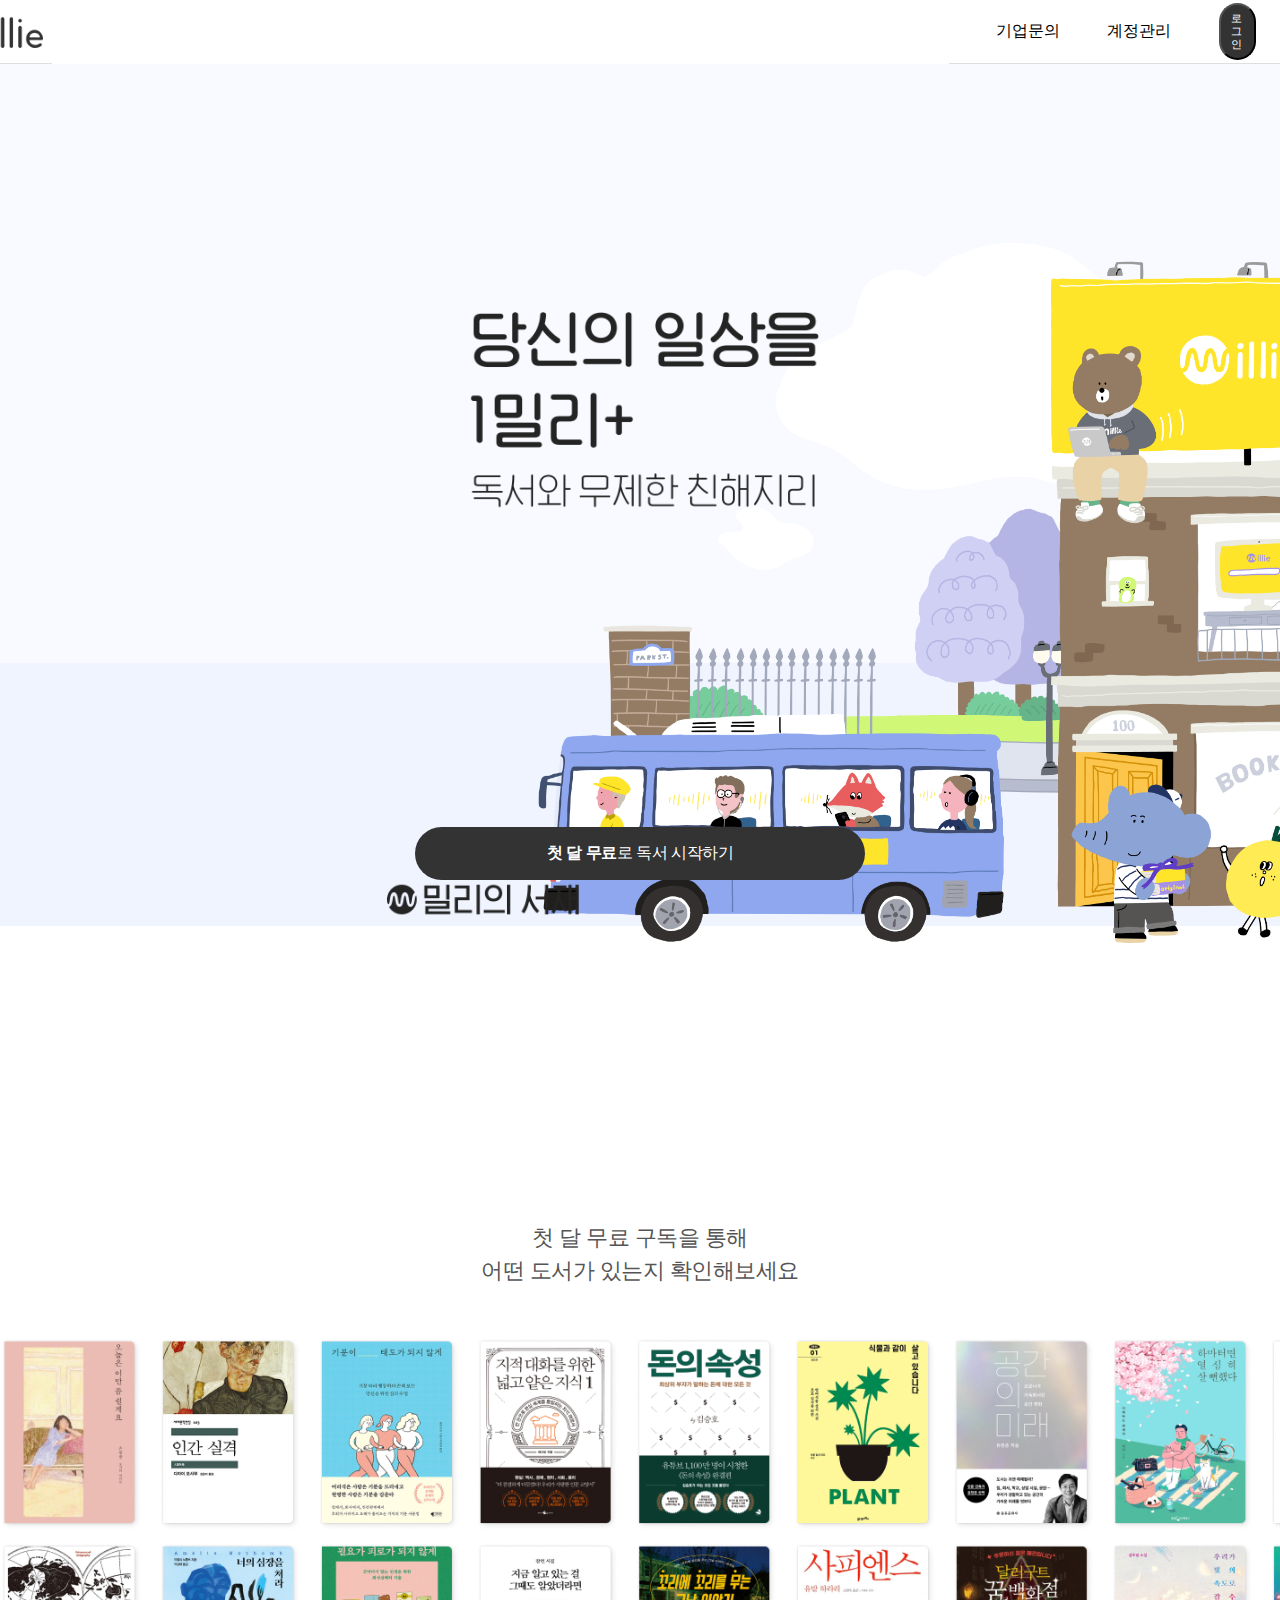
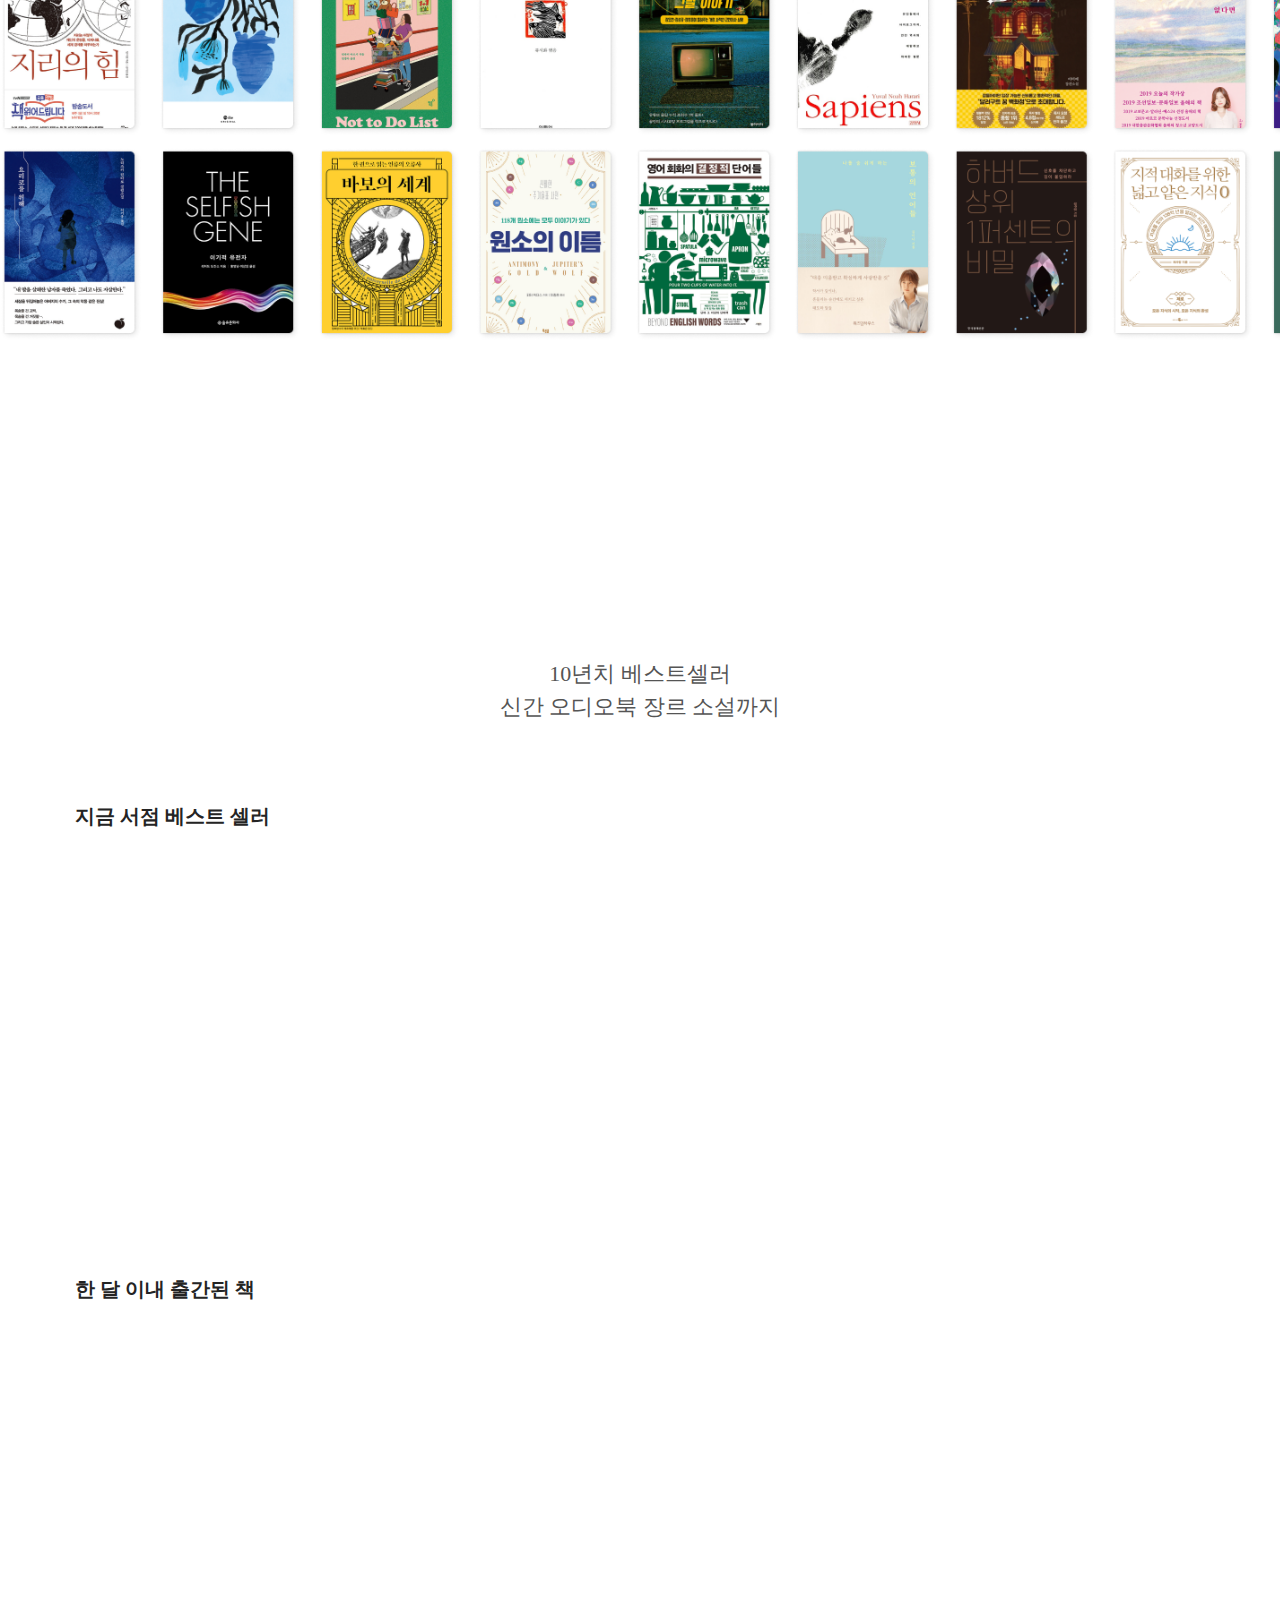
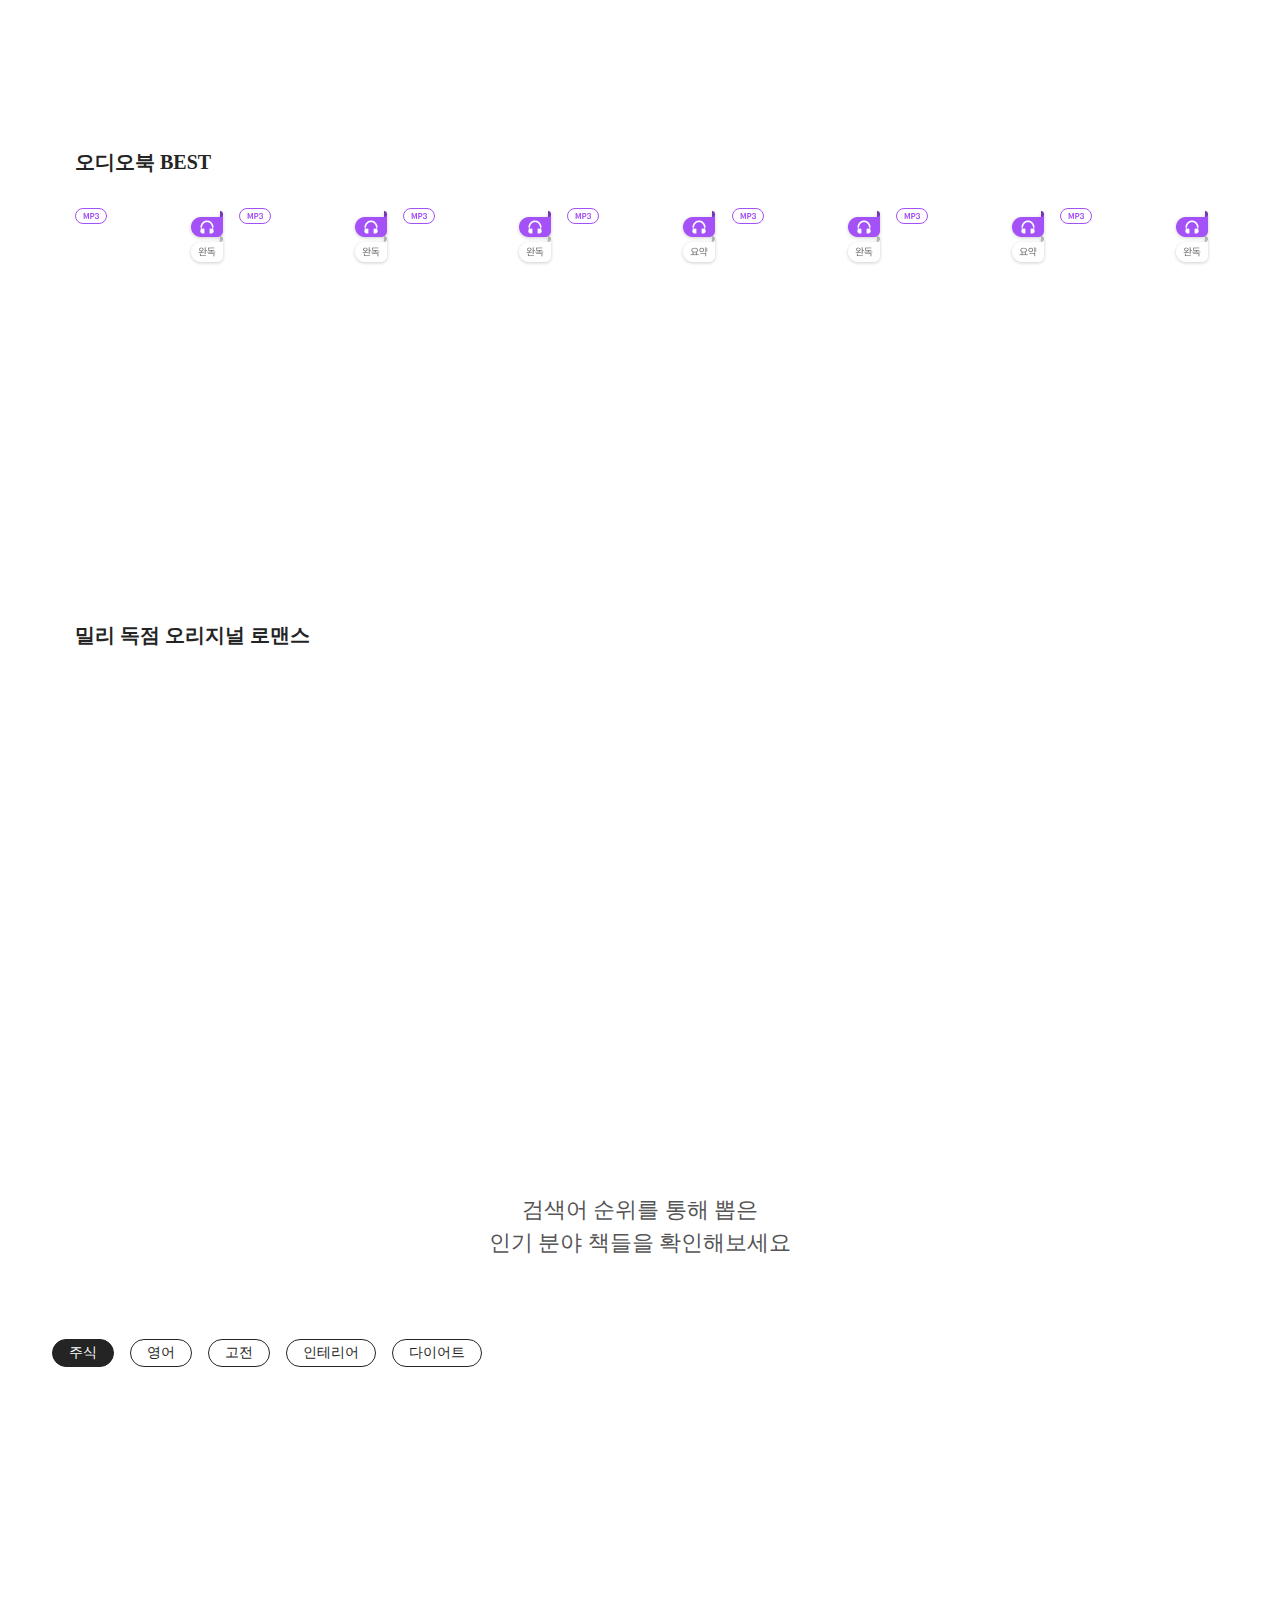
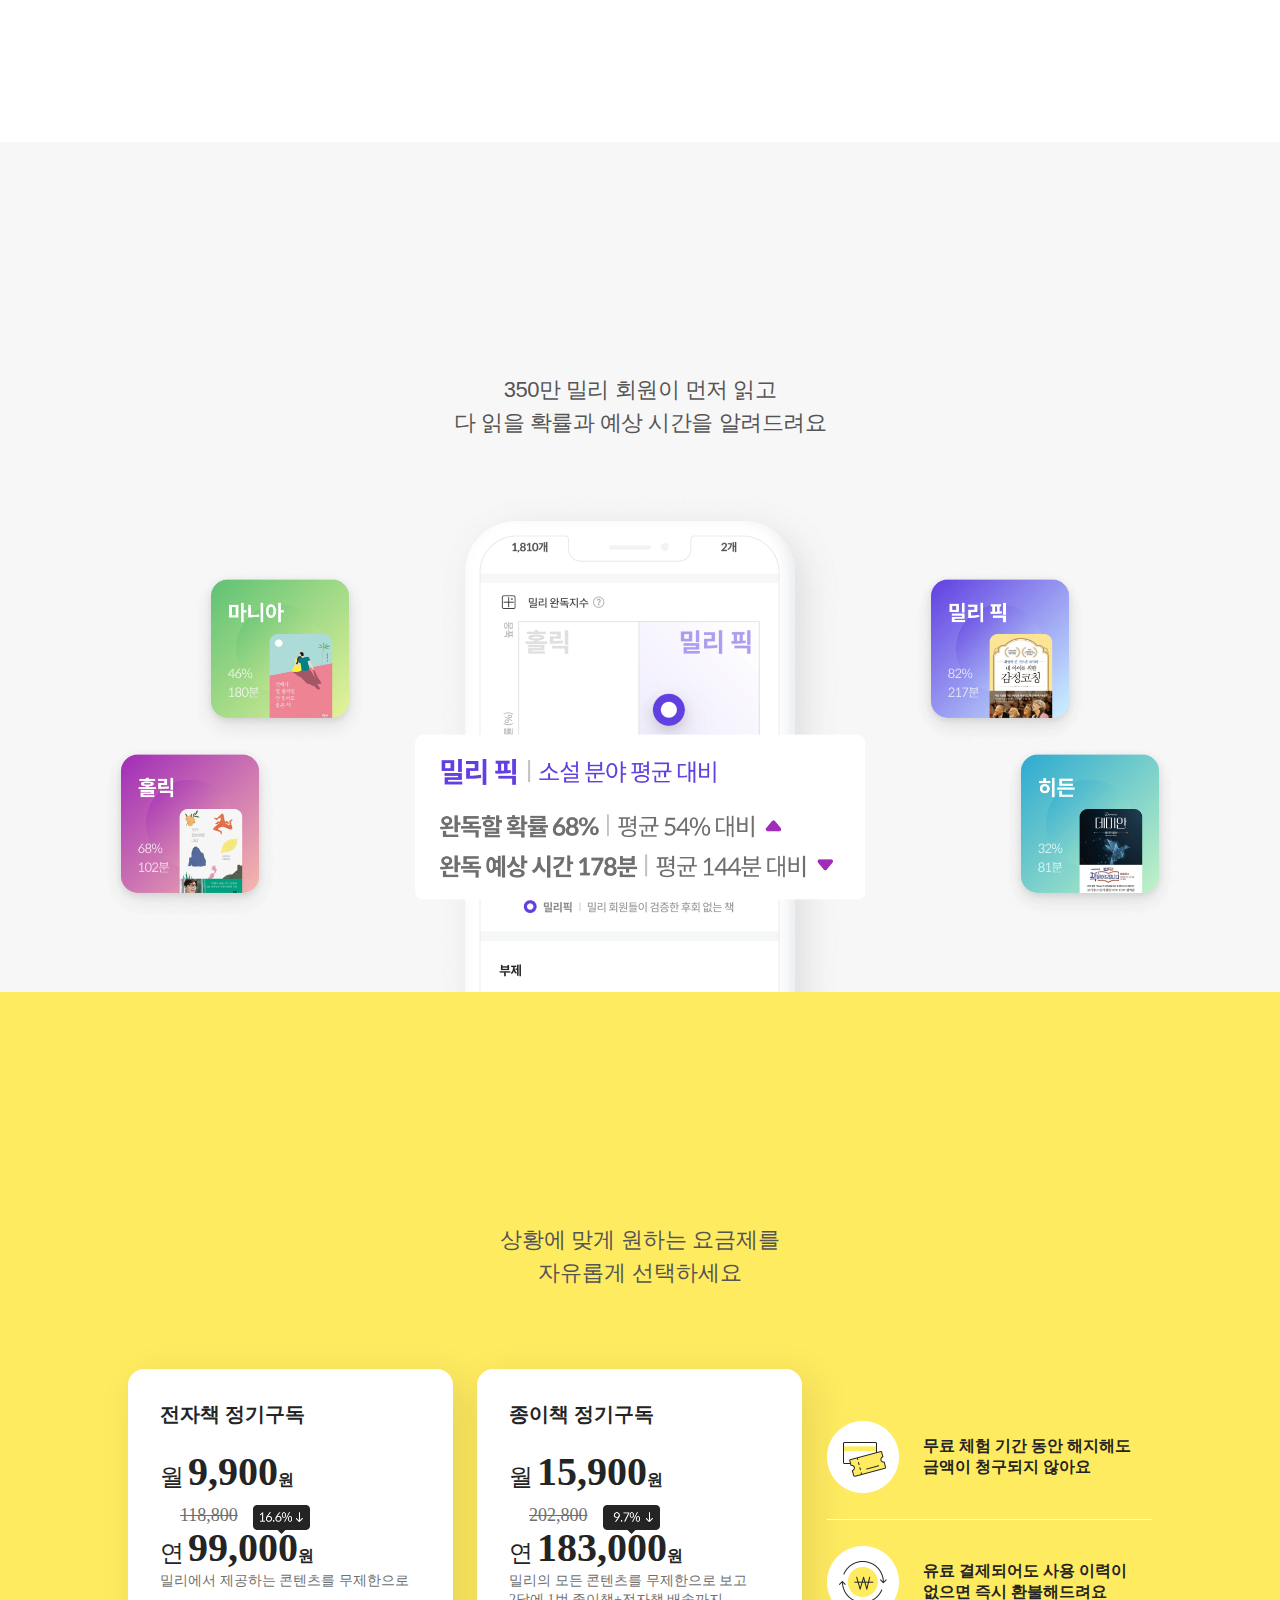
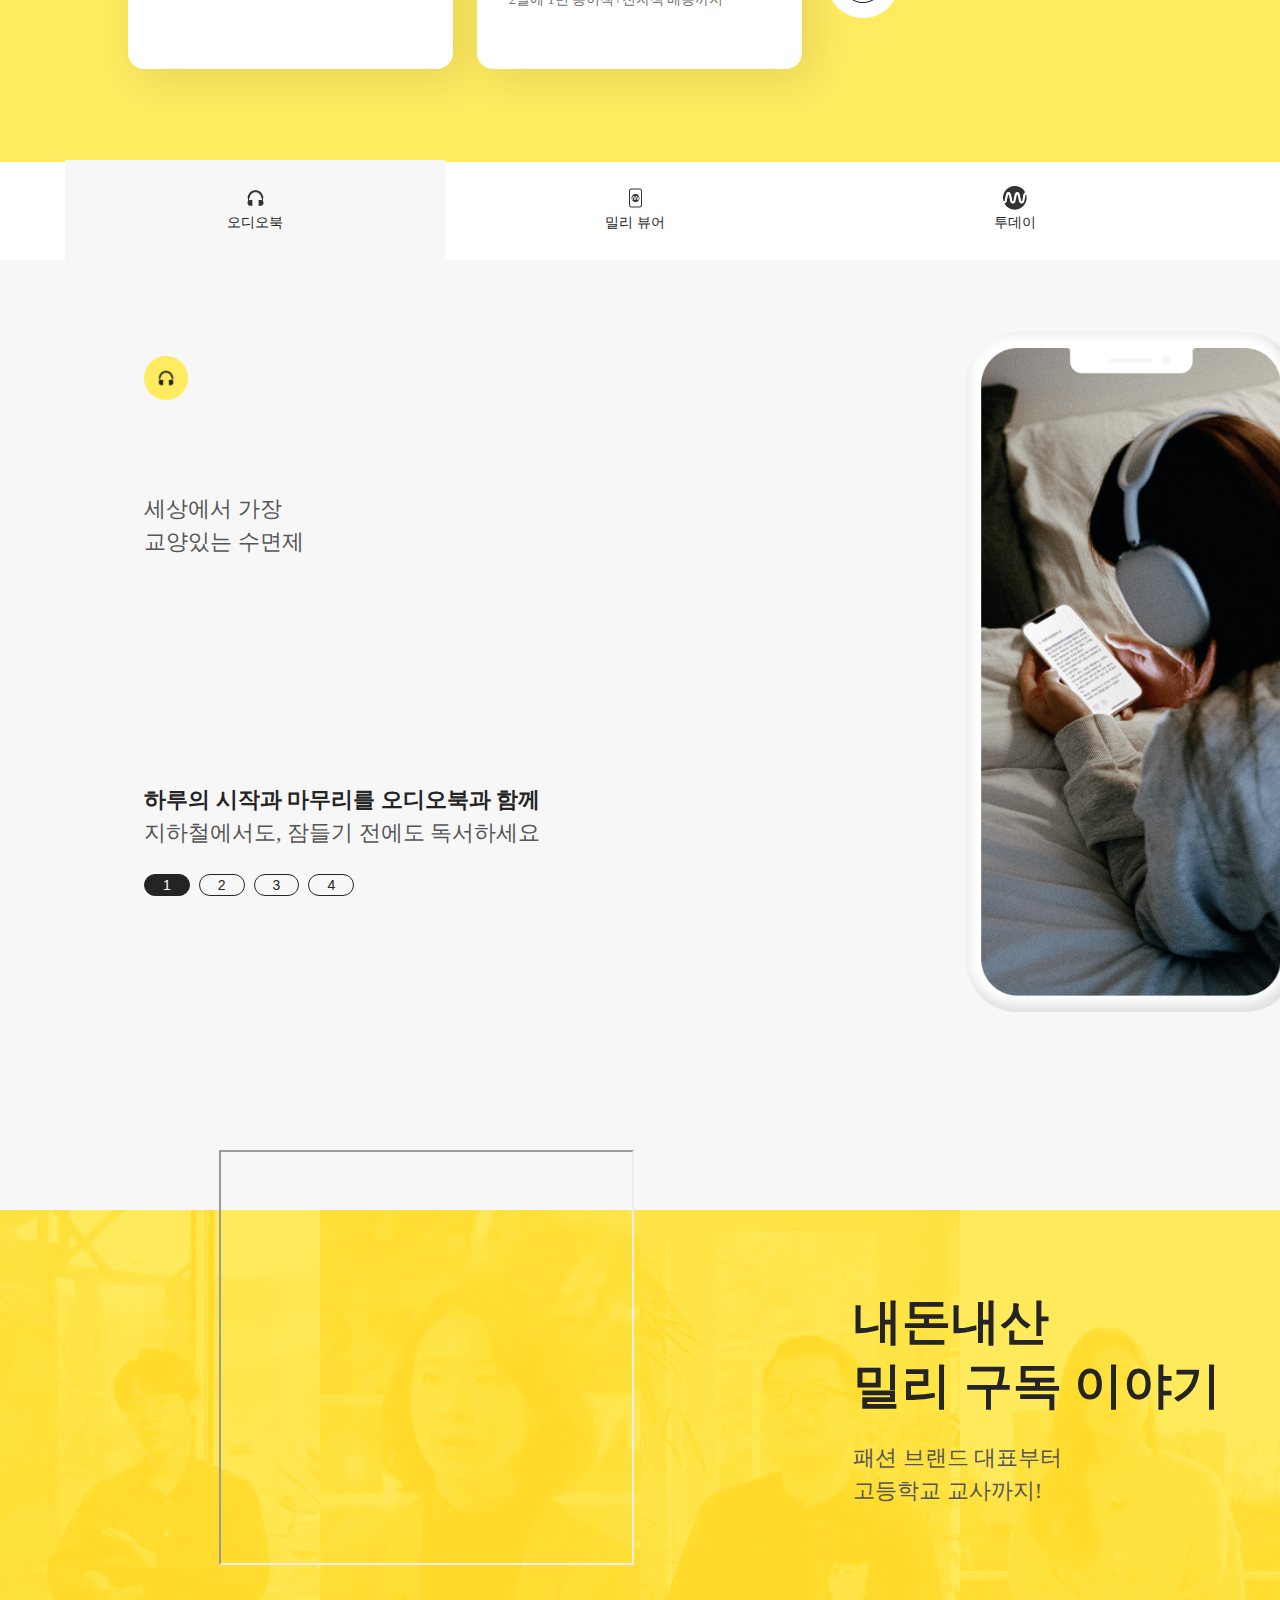
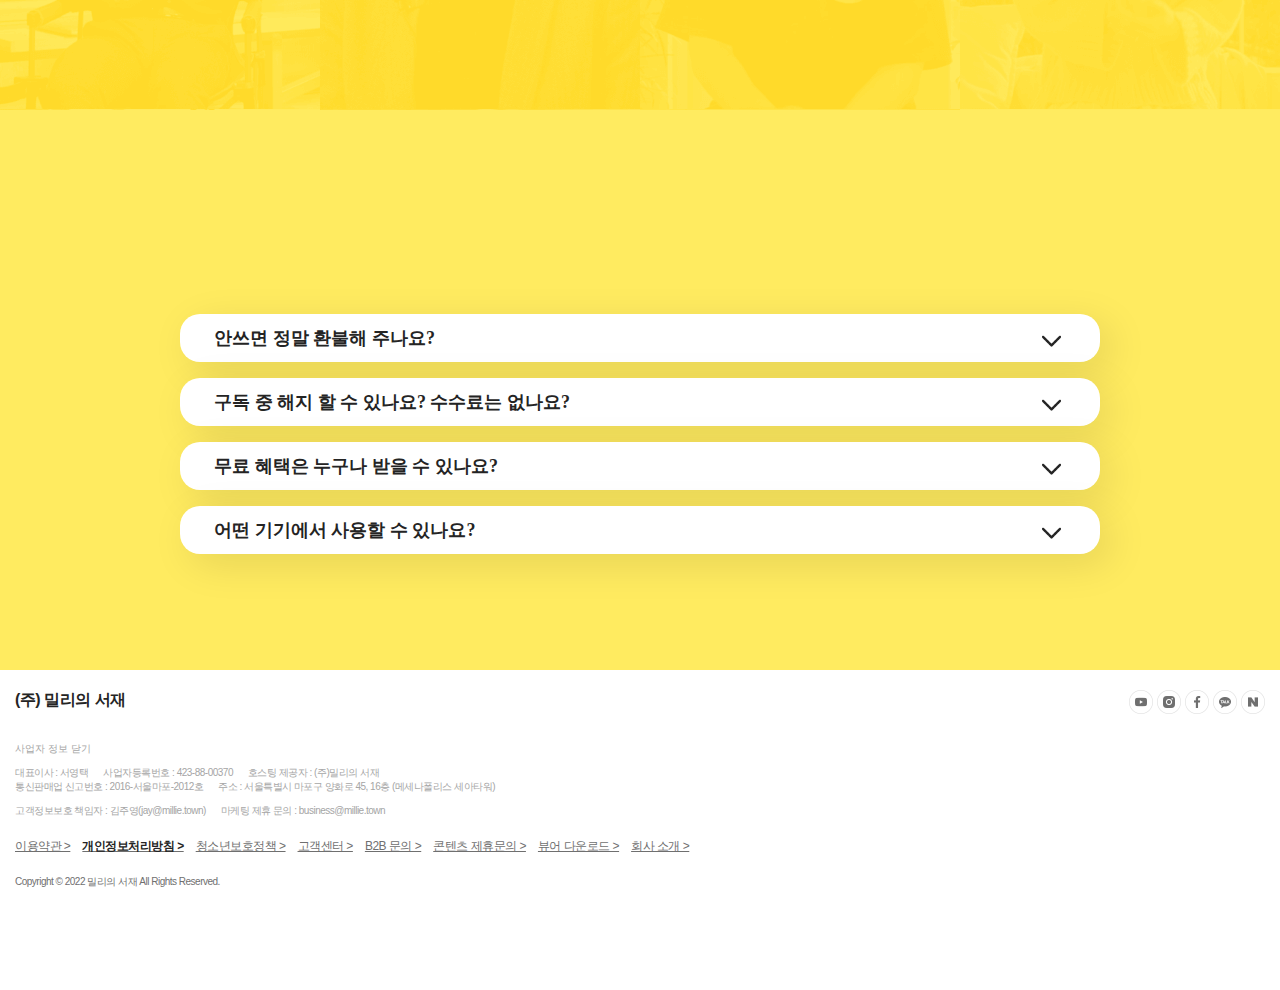
==== commit 4af28b3f: "08/11" ====
--- a/index.html
+++ b/index.html
@@ -10,8 +10,7 @@
     <script src="https://ajax.aspnetcdn.com/ajax/jQuery/jquery-3.6.0.min.js"></script>
     <link rel="stylesheet" type="text/css" href="css/aa.css">
     <link rel="stylesheet" type="text/js" href="js/bb.js">
-
-
+    
 </head>
 
 <body>
@@ -24,8 +23,8 @@
 
         <div class="item1-2">
             <ul class="item1-3">
-                <li class="item1-ul2"><a href="#">기업문의</a></li>
-                <li class="item1-ul2"><a href="#">계정관리</a></li>
+                <li class="item1-ul2"><a href="serve.html">기업문의</a></li>
+                <li class="item1-ul2"><a href="serve.html">계정관리</a></li>
             </ul>
 
             <button class="item1-2button">로그인</button>
@@ -497,14 +496,14 @@
         </div>
         <div class="footer_service">
             <ul>
-                <li><a href="#">이용약관 ></a></li>
-                <li><a href="#"><b>개인정보처리방침 ></b></a></li>
-                <li><a href="#">청소년보호정책 ></a></li>
-                <li><a href="#">고객센터 ></a></li>
-                <li><a href="#">B2B 문의 ></a></li>
-                <li><a href="#">콘텐츠 제휴문의 ></a></li>
-                <li><a href="#">뷰어 다운로드 ></a></li>
-                <li><a href="#">회사 소개 ></a></li>
+                <li><a href="serve.html">이용약관 ></a></li>
+                <li><a href="serve.html"><b>개인정보처리방침 ></b></a></li>
+                <li><a href="serve.html">청소년보호정책 ></a></li>
+                <li><a href="serve.html">고객센터 ></a></li>
+                <li><a href="serve.html">B2B 문의 ></a></li>
+                <li><a href="serve.html">콘텐츠 제휴문의 ></a></li>
+                <li><a href="serve.html">뷰어 다운로드 ></a></li>
+                <li><a href="serve.html">회사 소개 ></a></li>
             </ul>
             <p>Copyright © 2022 밀리의 서재 All Rights Reserved.</p>
         </div>
--- a/css/aa.css
+++ b/css/aa.css
@@ -1,4 +1,38 @@
-    * {
+#item4-3 {
+    width: 1000px;
+    height: 500px;
+    background: #eee;
+    float: left;
+    margin: 50px 0 0 50px;
+    color: #666
+}
+.item4-4 {
+    width: 1000px;
+    height: 500px;
+    background: #eee;
+    float: left;
+    margin: 50px 0 0 50px;
+    color: #666
+}
+.item4-5 {
+    width: 1000px;
+    height: 500px;
+    background: #eee;
+    float: left;
+    margin: 50px 0 0 50px;
+    color: #666
+}
+.item4-6 {
+    width: 1000px;
+    height: 500px;
+    background: #eee;
+    float: left;
+    margin: 50px 0 0 50px;
+    color: #666
+}
+
+
+* {
         margin: 0;
         padding: 0;
         box-sizing: border-box;
@@ -36,6 +70,10 @@
         top: 10px;
     }
 
+    .btn_on {
+        background-color: #242424 !important;
+        color: #fff;
+    }
     .item-text:hover {
         position: absolute;
     }
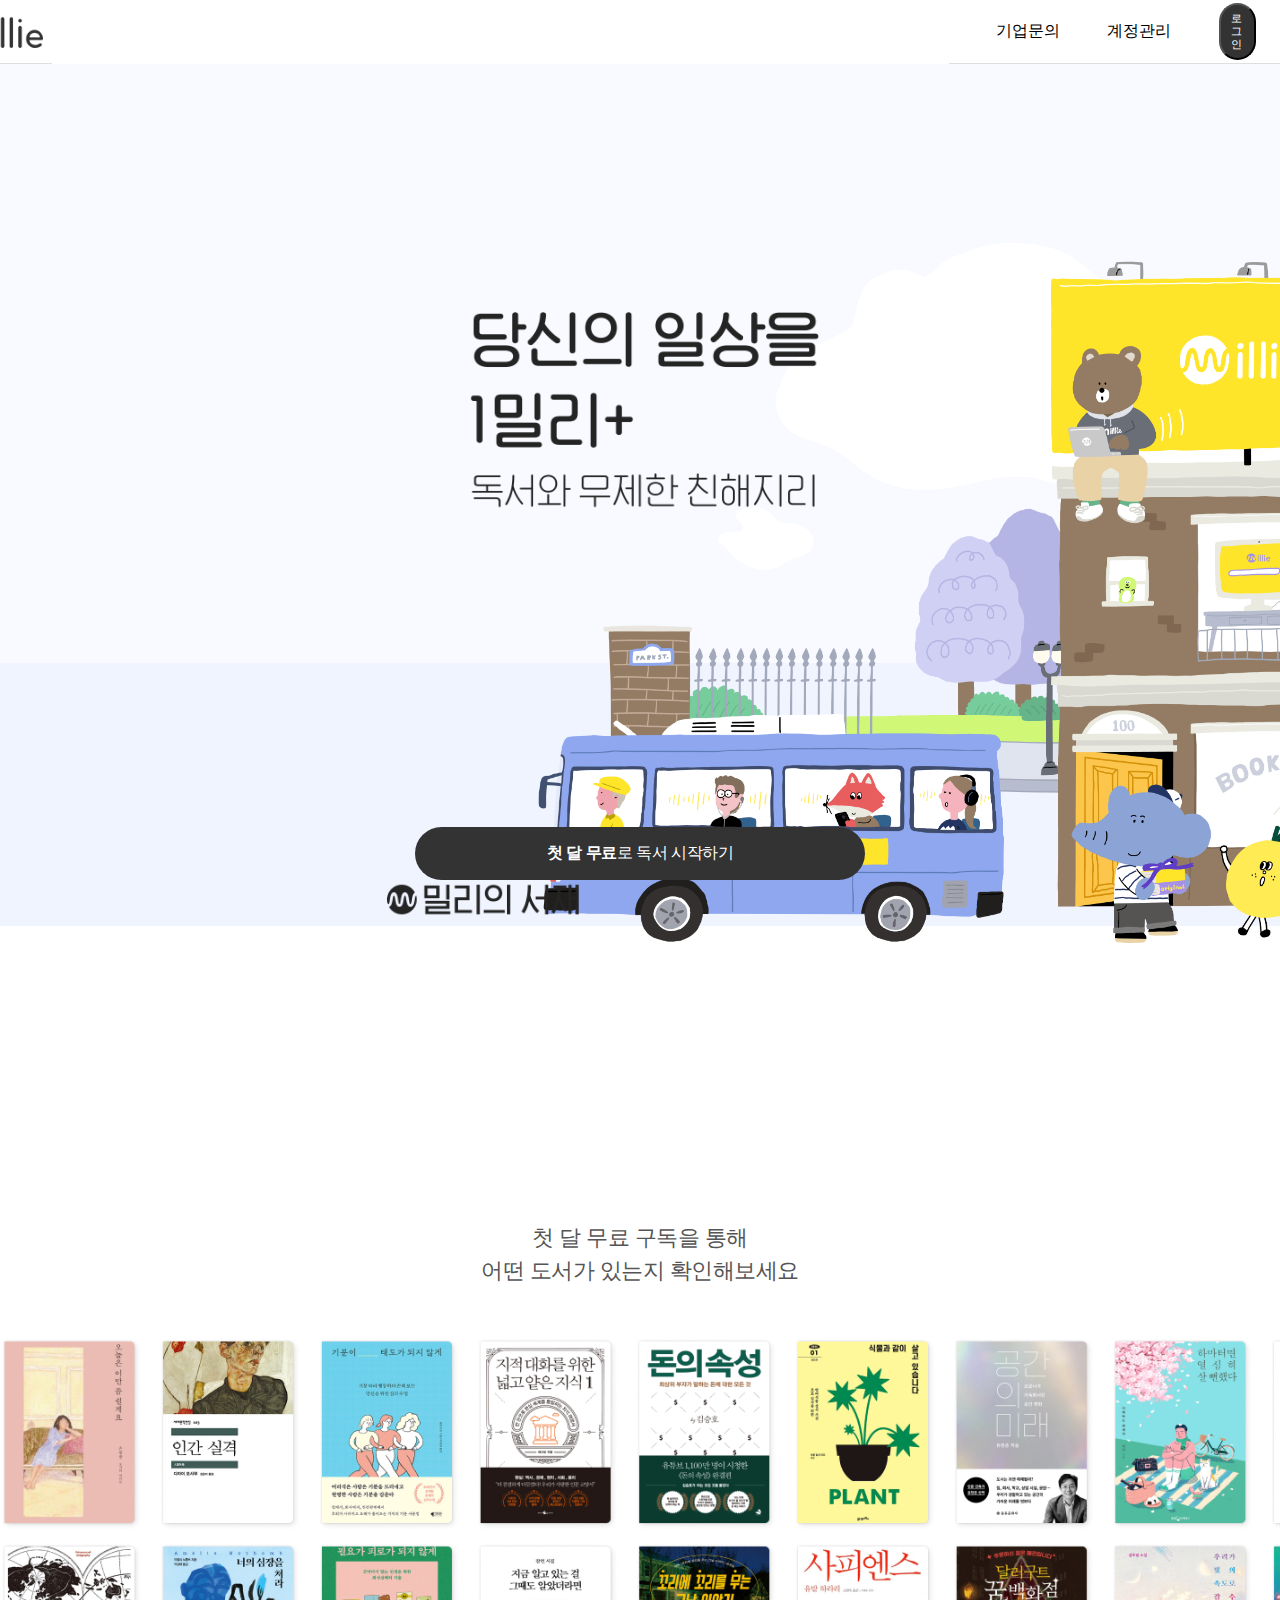
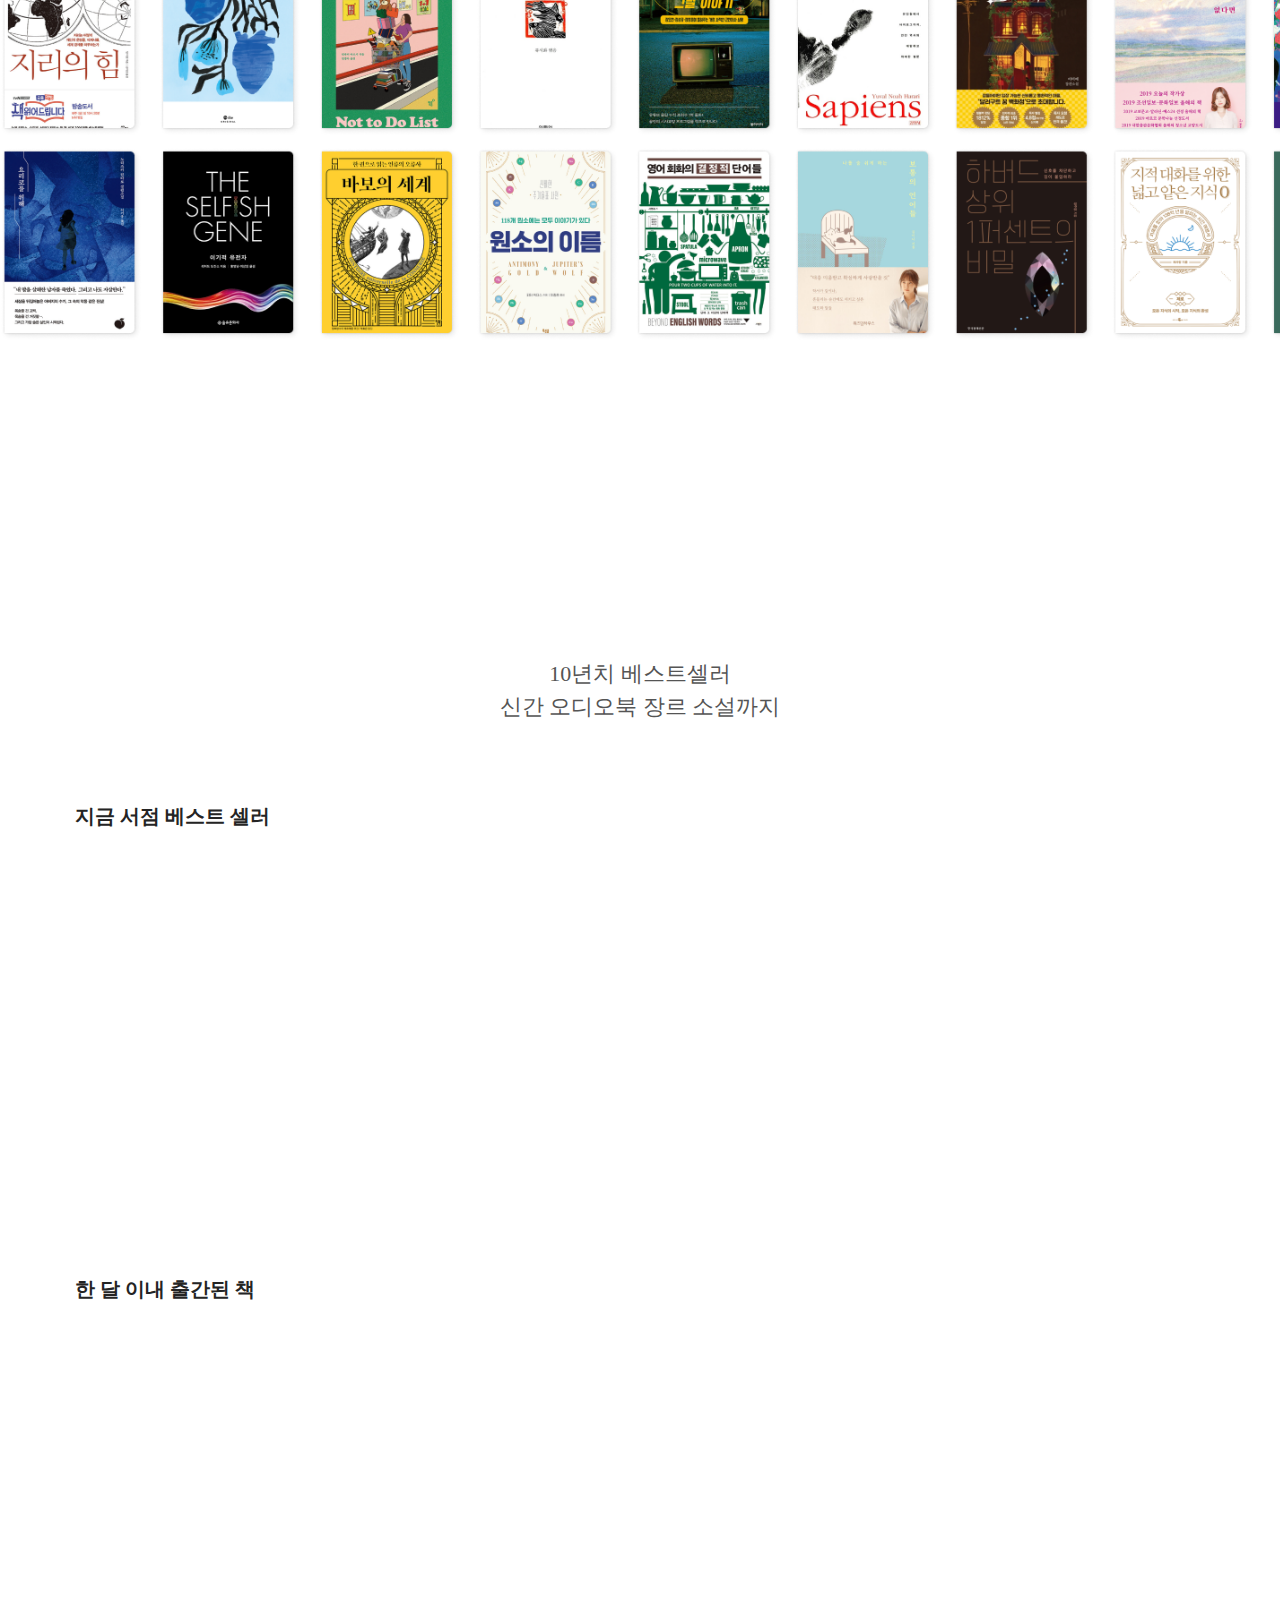
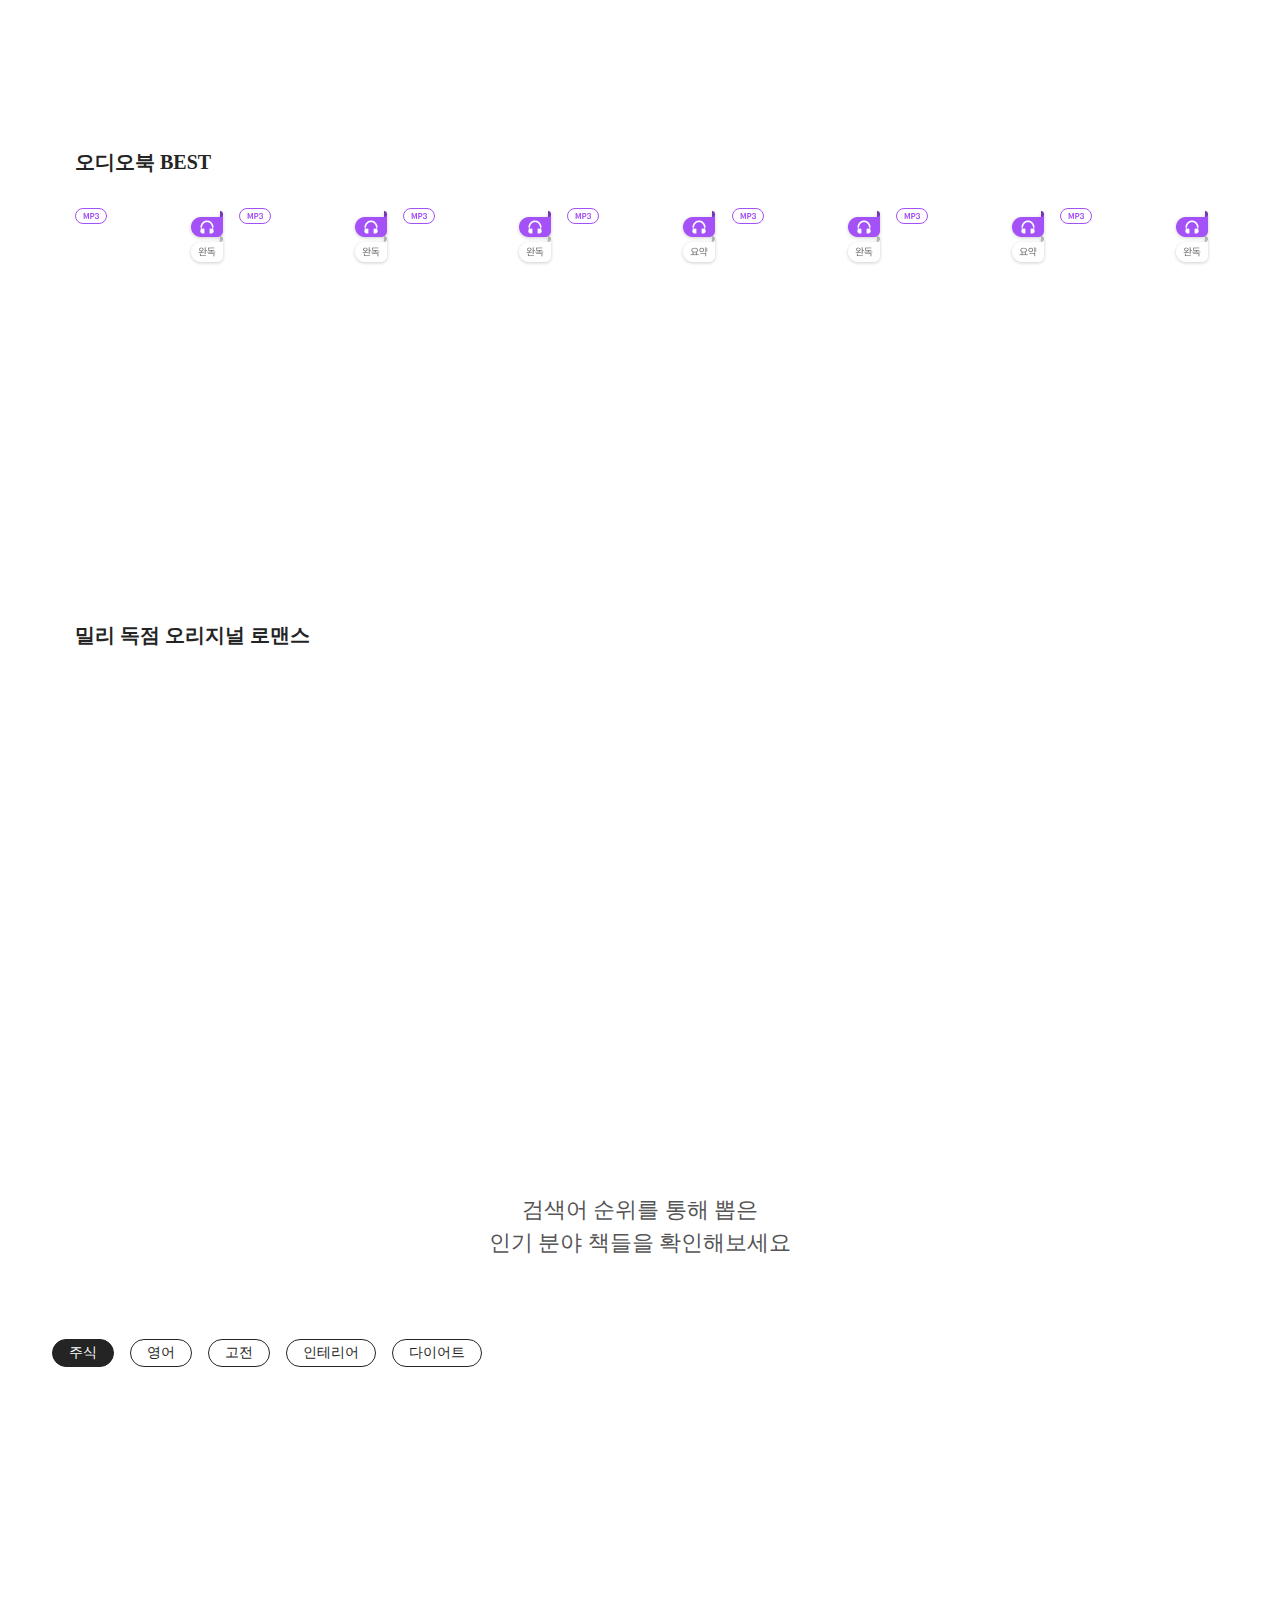
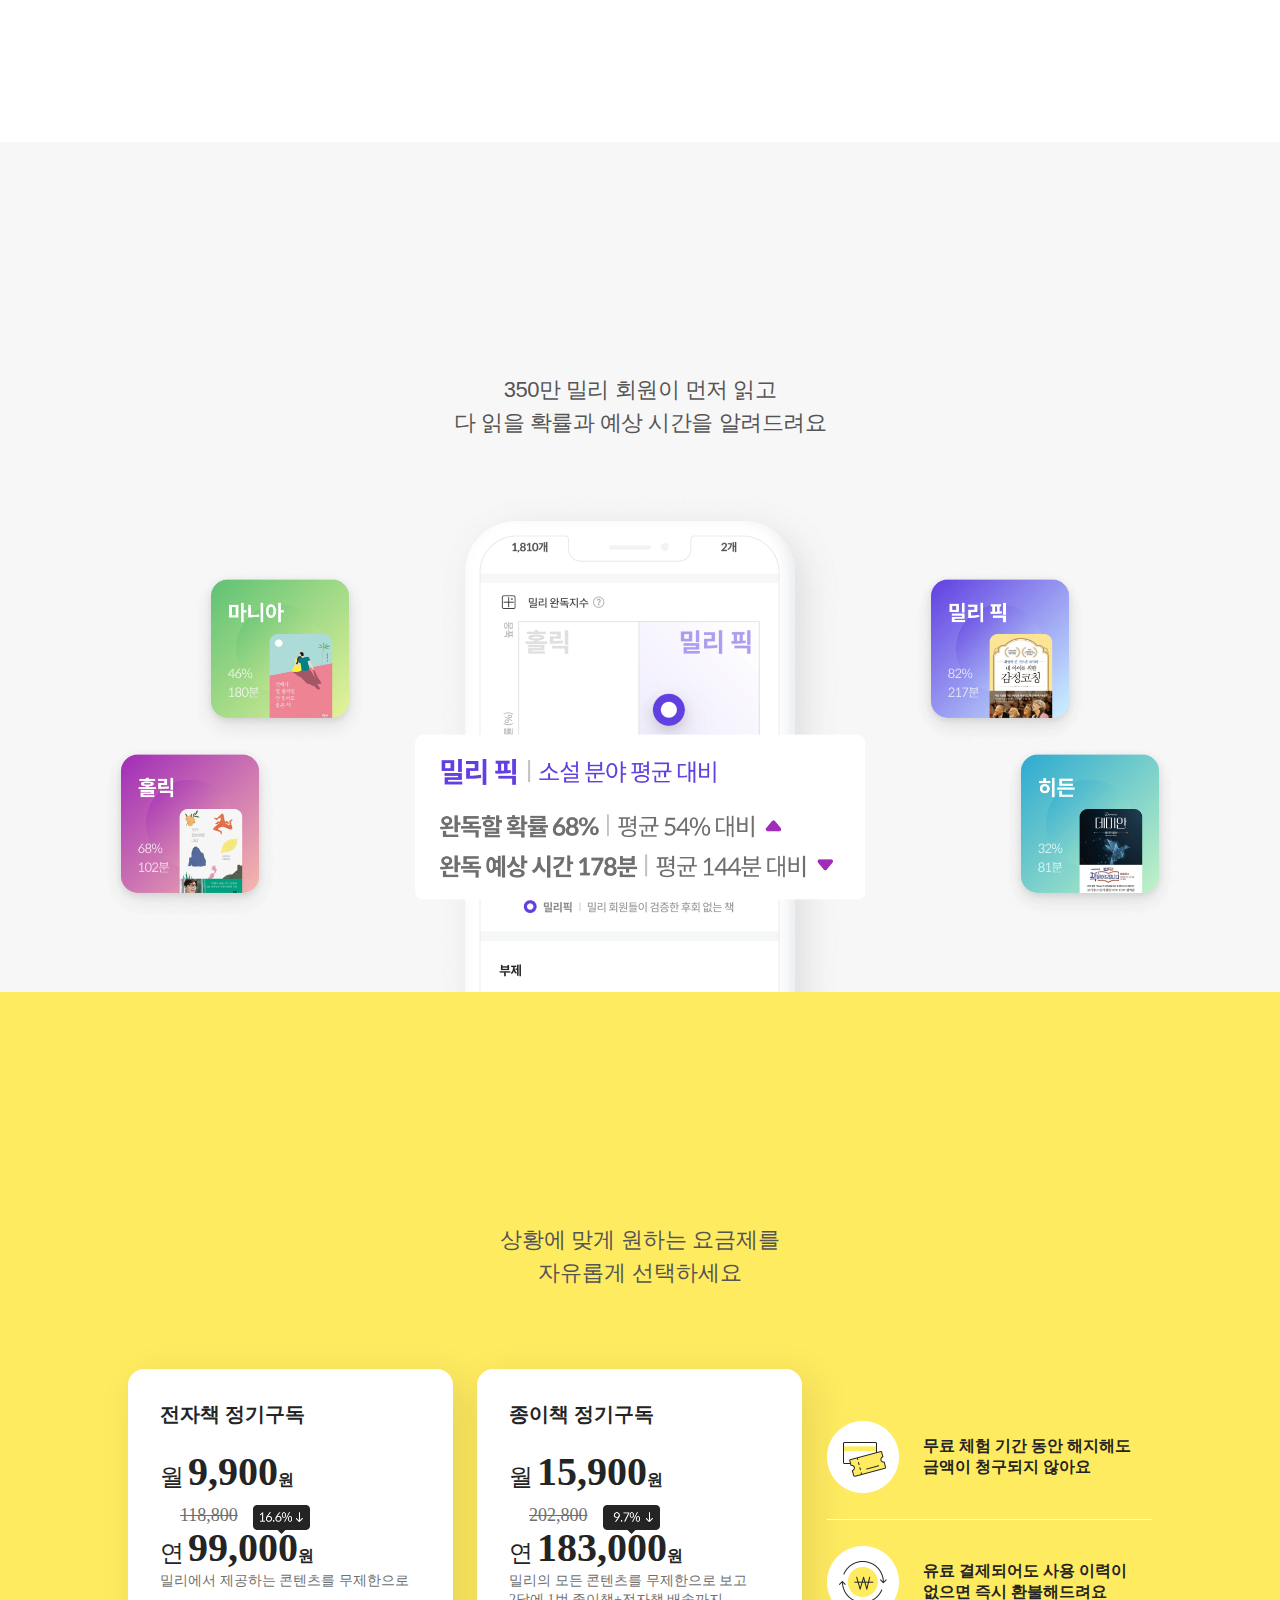
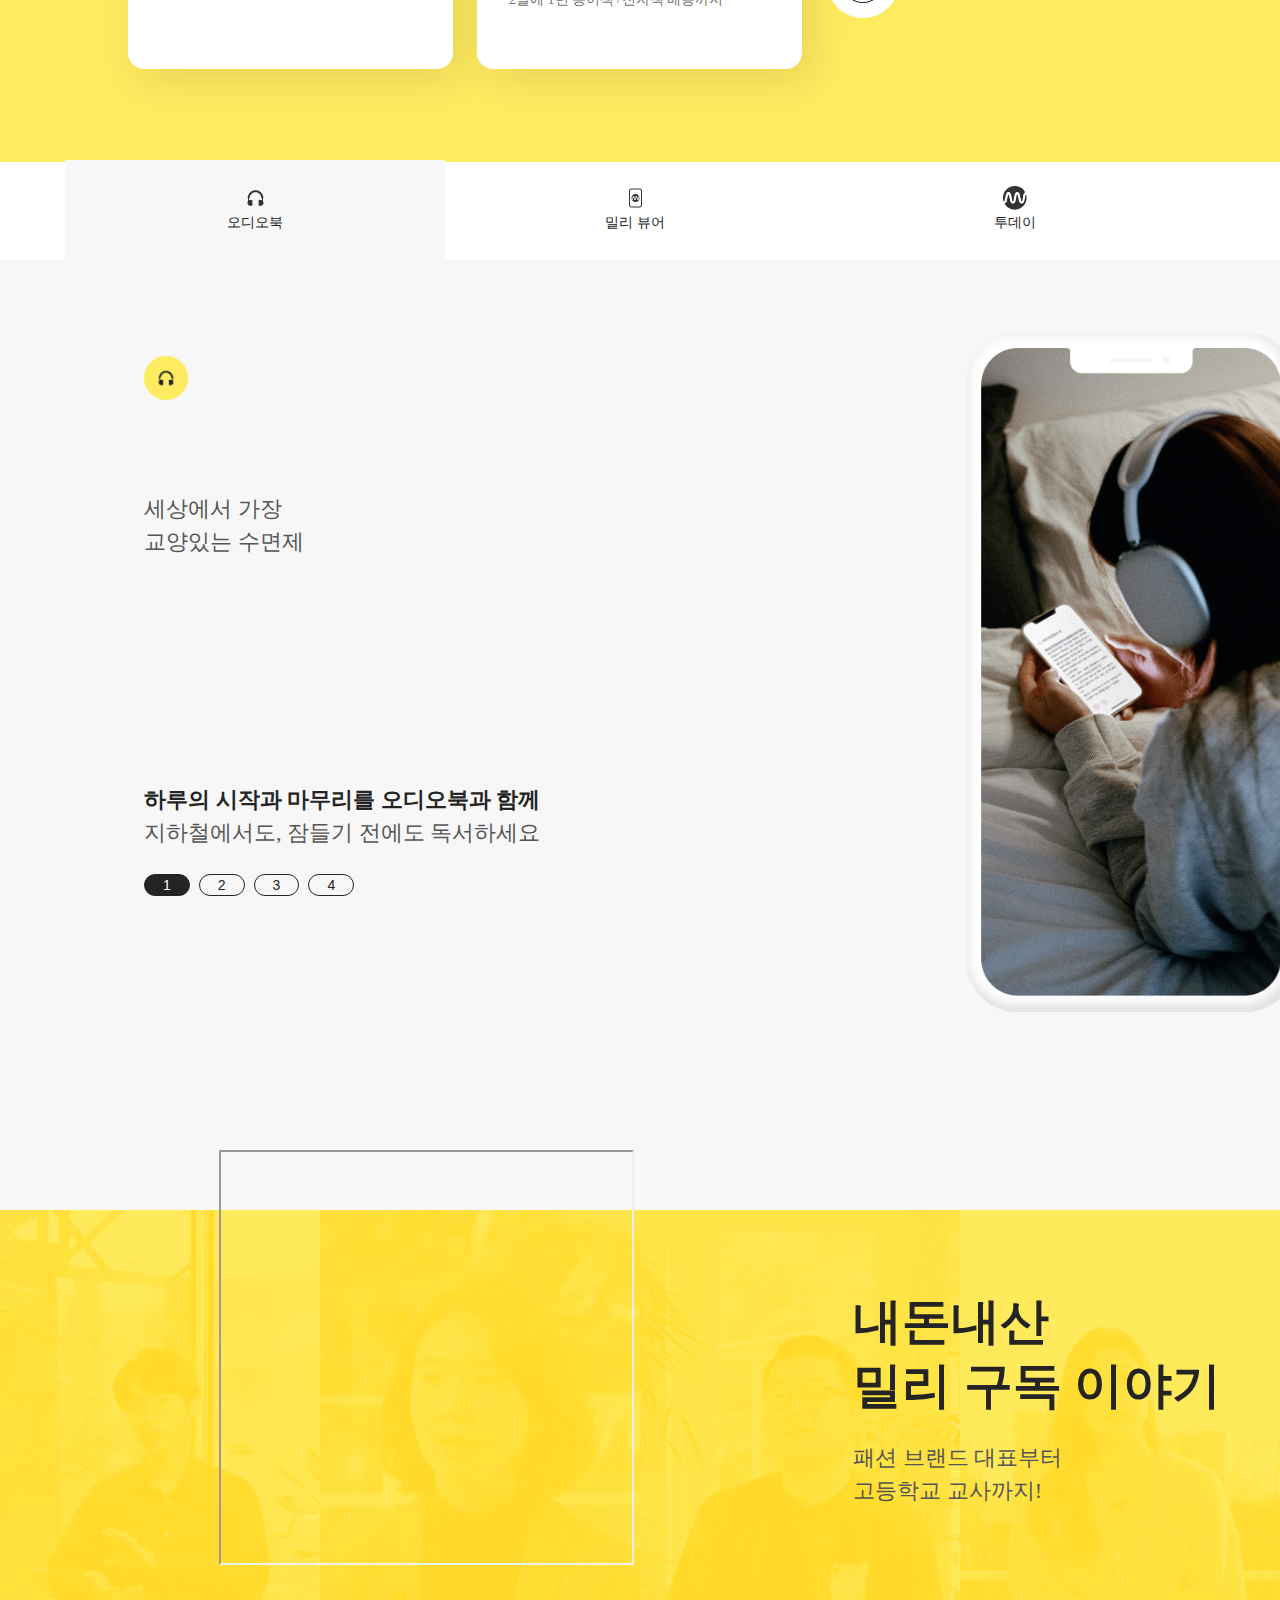
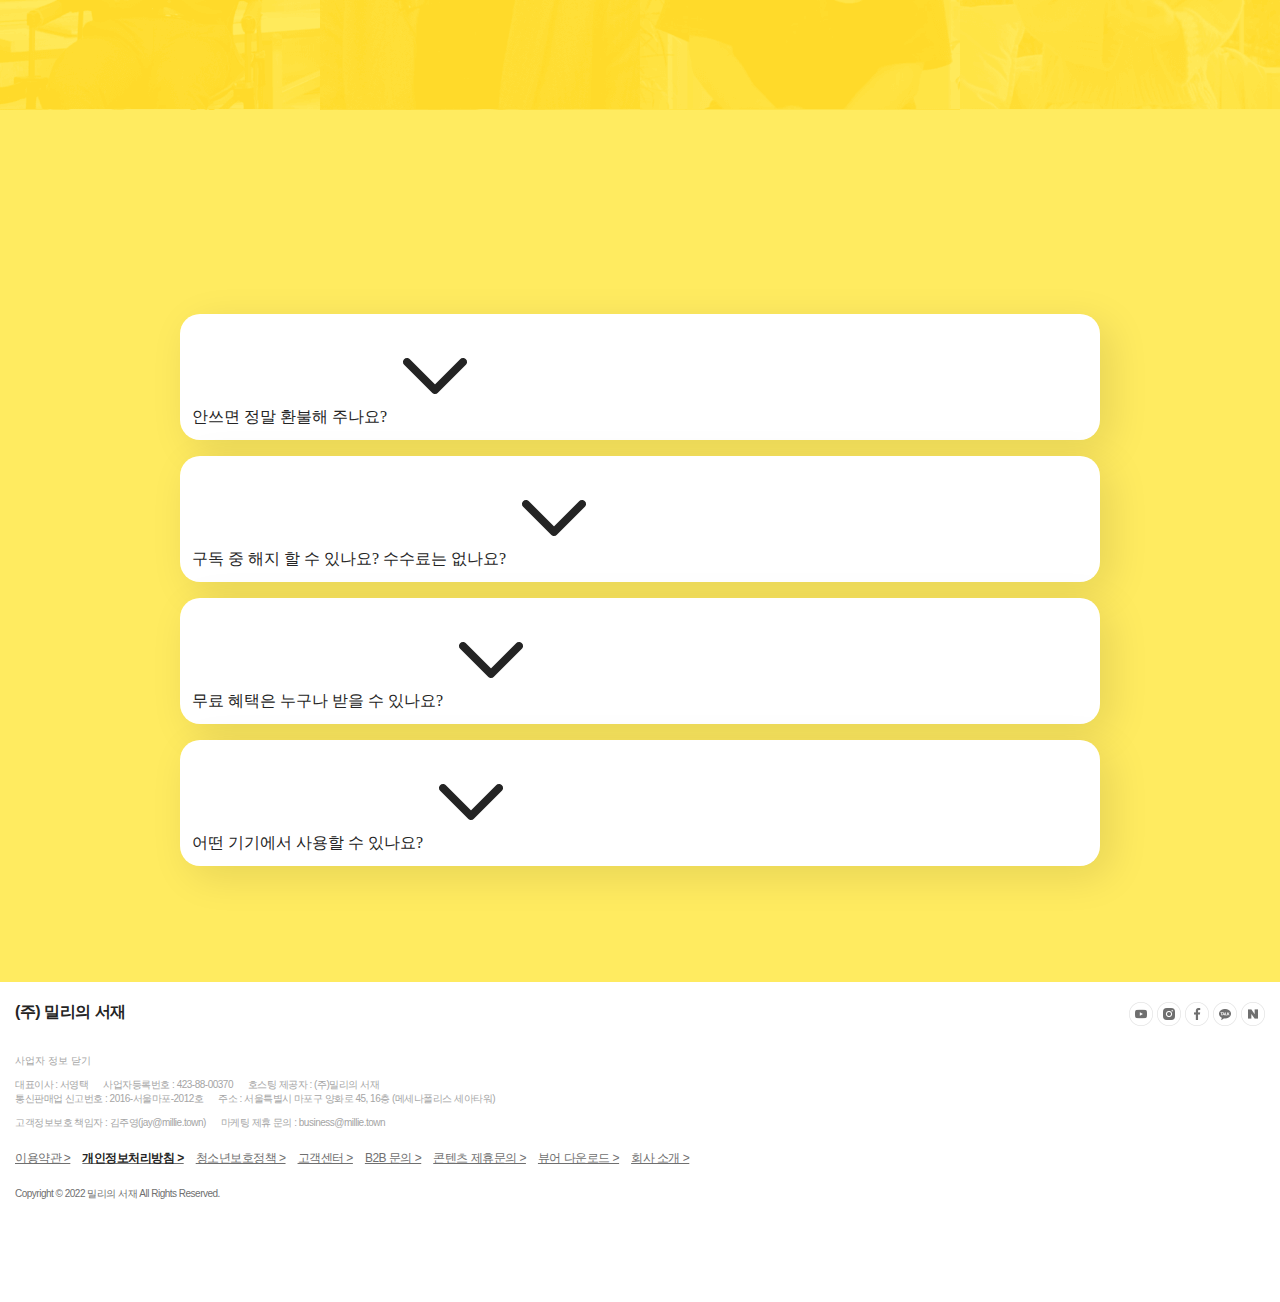
==== commit 6229e5ce: "08/28" ====
--- a/index.html
+++ b/index.html
@@ -321,17 +321,17 @@
 
             <div class="item8-5">
                 <div class="item8-5-1">
-                    <div class="phone_screen1 s_s">
+                    <div class="item8-phone1 phone-item">
                         <img src="img/item8-6.png" alt="">
                     </div>
-                    <div class="phone_screen2 s_s">
+                    <div class="item8-phone2 phone-item">
                         <video src="img/item8-7.mp4" autoplay="autoplay" preload="auto" muted="muted" loop="loop"
                             style="width: 330px;"></video>
                     </div>
-                    <div class="phone_screen3 s_s">
+                    <div class="item8-phone3 phone-item">
                         <img src="img/item8-8.png" alt="">
                     </div>
-                    <div class="phone_screen4 s_s">
+                    <div class="item8-phone4 phone-item">
                         <img src="img/item8-9.png" alt="">
                     </div>
                 </div>
@@ -353,18 +353,18 @@
 
             <div class="item8-5">
                 <div class="item8-5-1">
-                    <div class="phone_screen1 s_s">
+                    <div class="phone_screen1 phone-item">
                         <video src="img/item8-10.mp4" autoplay="autoplay" preload="auto" muted="muted" loop="loop"
                             style="width: 330px;"></video>
                     </div>
-                    <div class="phone_screen2 s_s">
+                    <div class="phone_screen2 phone-item">
                         <img src="img/item8-11.png" alt="">
                     </div>
-                    <div class="phone_screen3 s_s">
+                    <div class="phone_screen3 phone-item">
                         <video src="img/item8-12.mp4" autoplay="autoplay" preload="auto" muted="muted" loop="loop"
                             style="width: 330px;"></video>
                     </div>
-                    <div class="phone_screen4 s_s">
+                    <div class="phone_screen4 phone-item">
                         <video src="img/item8-13.mp4" autoplay="autoplay" preload="auto" muted="muted" loop="loop"
                             style="width: 330px;"></video>
                     </div>
@@ -386,13 +386,13 @@
 
             <div class="item8-5">
                 <div class="item8-5-1">
-                    <div class="phone_screen1 s_s">
+                    <div class="phone_screen1 phone-item">
                         <img src="img/item8-15.png" alt="">
                     </div>
-                    <div class="phone_screen2 s_s">
+                    <div class="phone_screen2 phone-item">
                         <img src="img/item8-16.png" alt="">
                     </div>
-                    <div class="phone_screen3 s_s">
+                    <div class="phone_screen3 phone-item">
                         <img src="img/item8-17.png" alt="">
                     </div>
                 </div>
@@ -425,33 +425,33 @@
     <div id="item10">
         <h2>자주 묻는 질문</h2>
         <ul>
-            <li class="qna1">
-                <div class="q1 q">안쓰면 정말 환불해 주나요?<img src="img/item10.png" alt=""></div>
-                <div class="a1 a">
+            <li class="item10-1">
+                <div class="item10-a1 item10-b1">안쓰면 정말 환불해 주나요?<img src="img/item10.png" alt=""></div>
+                <div class="item10-c1 a">
                     물론입니다. 결제 후 콘텐츠 다운로드 및 열람을 하지 않으셨다면 전액 환불해 드리고 있어요. <br>
                     <b>[밀리 > 관리 > 구독관리 > 결제 내역 확인]</b>에서 직접 환불이 가능하며, <br>
                     해결이 어려운 경우 고객센터로 문의해 주세요.
                 </div>
             </li>
-            <li class="qna2">
-                <div class="q2 q">구독 중 해지 할 수 있나요? 수수료는 없나요?<img src="img/item10.png" alt=""></div>
-                <div class="a2 a">
+            <li class="item10-2">
+                <div class="item10-a2 item10-b2">구독 중 해지 할 수 있나요? 수수료는 없나요?<img src="img/item10.png" alt=""></div>
+                <div class="item10-c1 a">
                     다음달 부터 결제되지 않도록 수수료 없이 언제든지 해지하실 수 있습니다. <br>
                     <b>[밀리 > 관리 > 구독관리 > 자동결제 해지]</b>메뉴를 통해 기간에 상관없이 직접 가능해요.
                 </div>
             </li>
-            <li class="qna3">
-                <div class="q3 q">무료 혜택은 누구나 받을 수 있나요?<img src="img/item10.png" alt=""></div>
-                <div class="a3 a">
+            <li class="item10-3">
+                <div class="item10-a3 item10-b3">무료 혜택은 누구나 받을 수 있나요?<img src="img/item10.png" alt=""></div>
+                <div class="item10-c1 a">
                     네, 밀리 회원이라면 누구나 첫 정기구독 신청 시 1회 제공됩니다. <br>
                     첫 달 무료 또는 첫 주 무료 중 선택이 가능하며 무료 기간에 따라 가격이 달라집니다. <br>
                     종이책+전자책 정기구독의 경우 첫 주 무료 혜택만 제공됩니다. <br>
                     아직 신청하지 않으셨다면 바로 구독신청으로 혜택을 받아 보세요.
                 </div>
             </li>
-            <li class="qna4">
-                <div class="q4 q">어떤 기기에서 사용할 수 있나요?<img src="img/item10.png" alt=""></div>
-                <div class="a4 a">
+            <li class="item10-4">
+                <div class="item10-a4 item10-b4">어떤 기기에서 사용할 수 있나요?<img src="img/item10.png" alt=""></div>
+                <div class="item10-c1 a">
                     아래 기기와 버전에서 밀리를 사용할 수 있습니다. <br><br>
                     - 휴대폰 / 태블릿 : iOS13, Android 6 이상 지원 <br>
                     - PC : Mac Yosemite, Window 10 이상 지원 <br>
